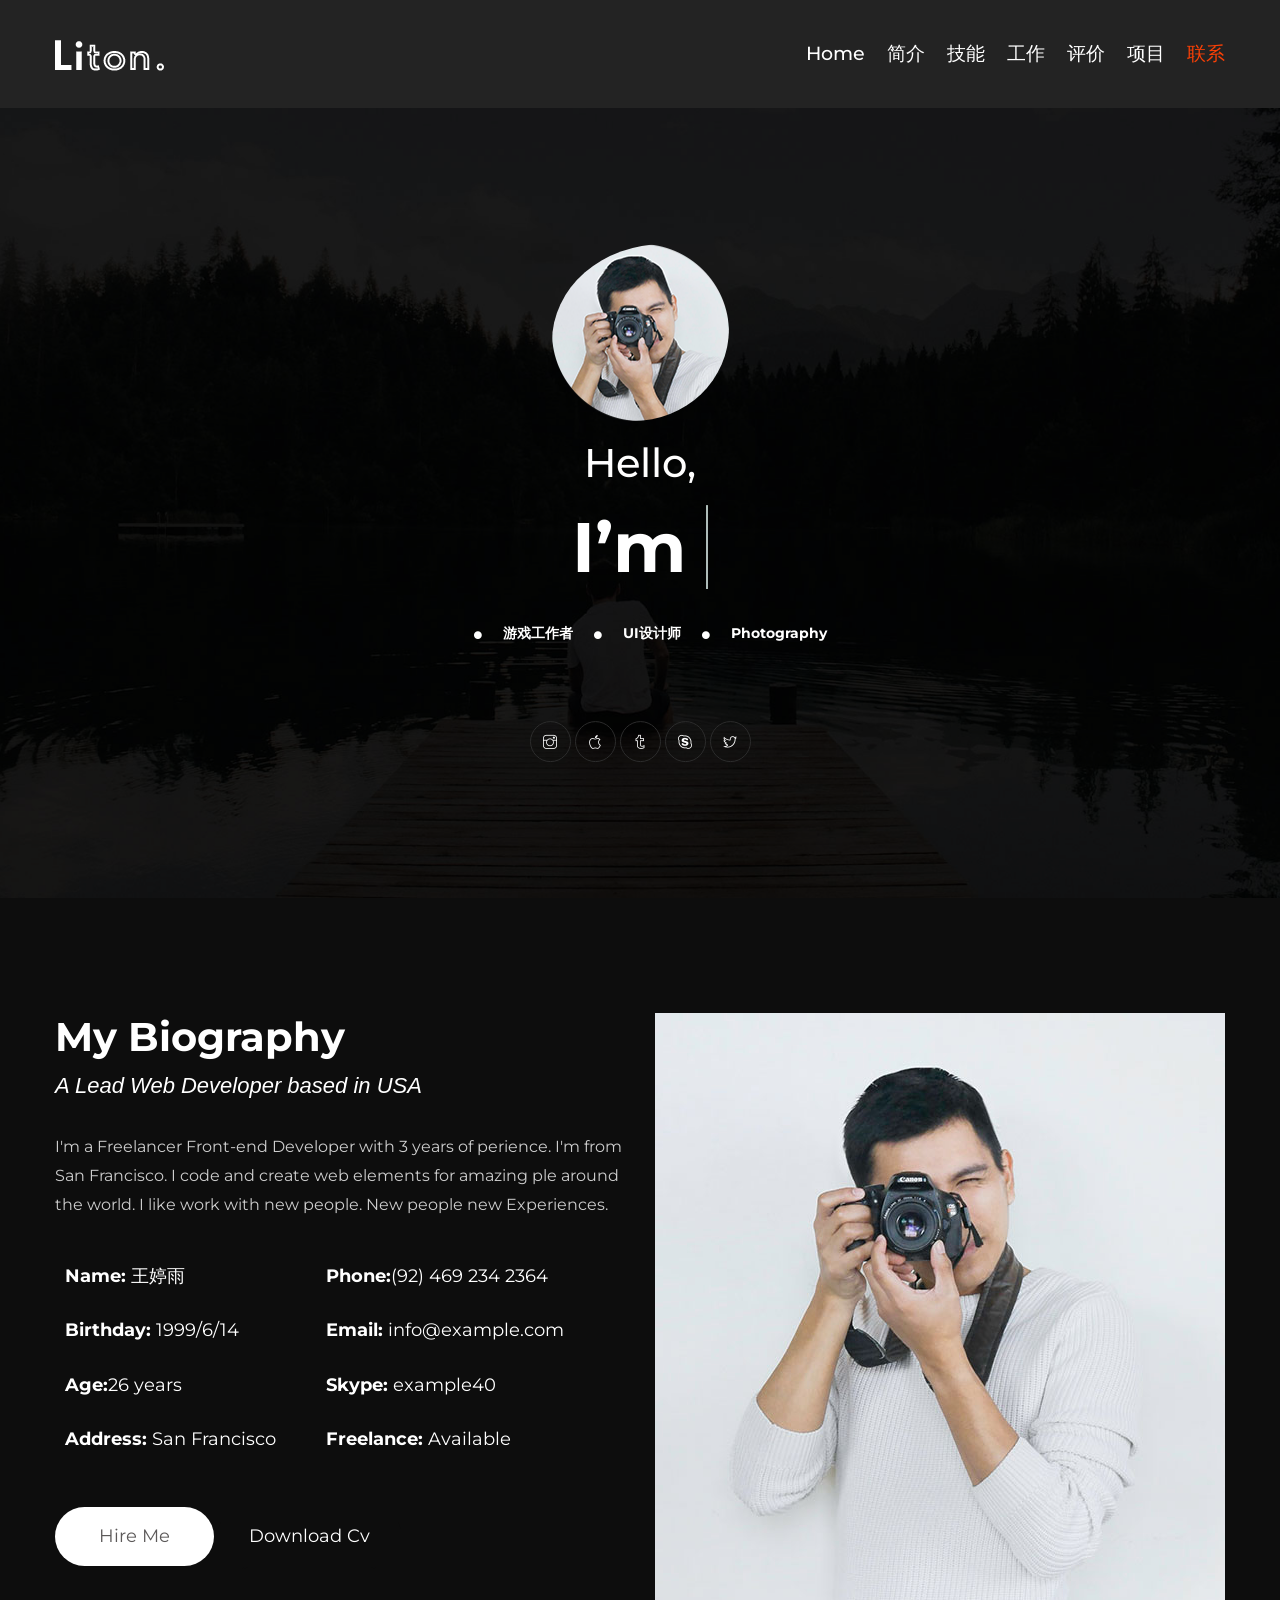
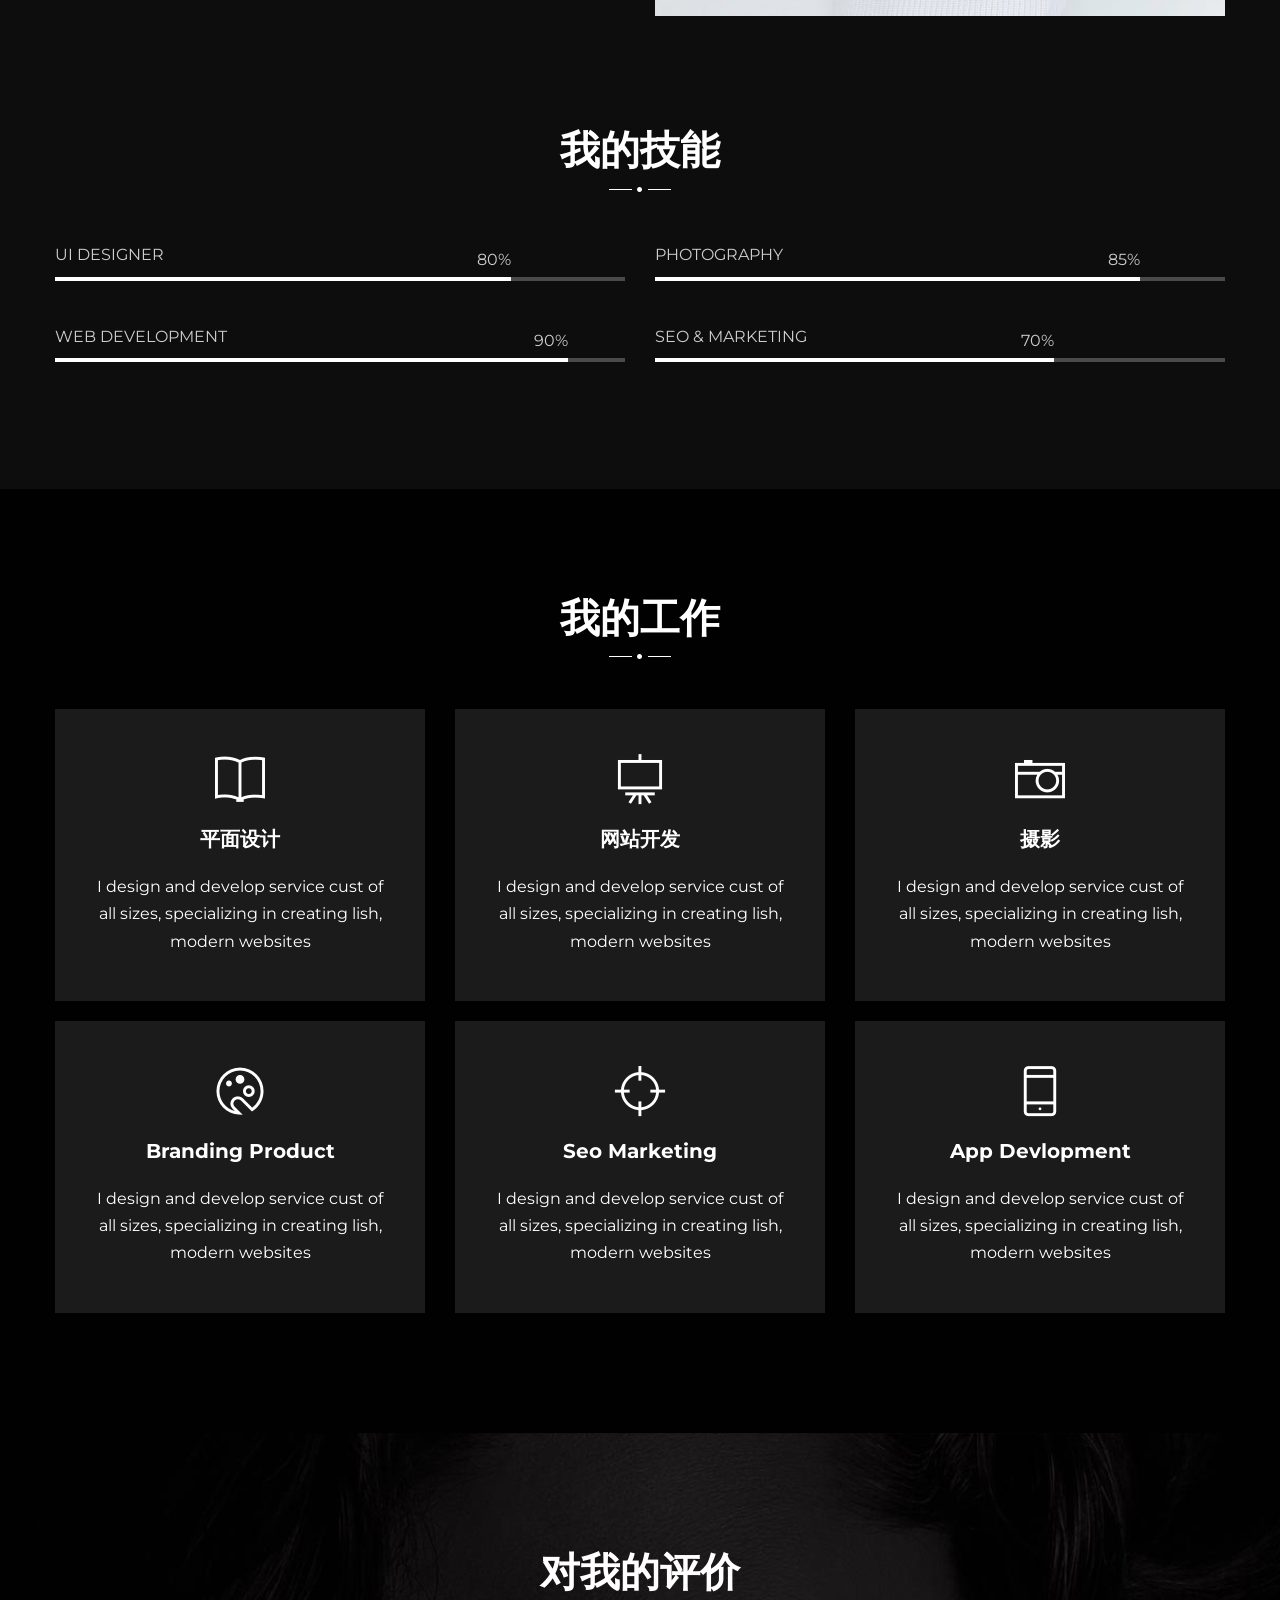
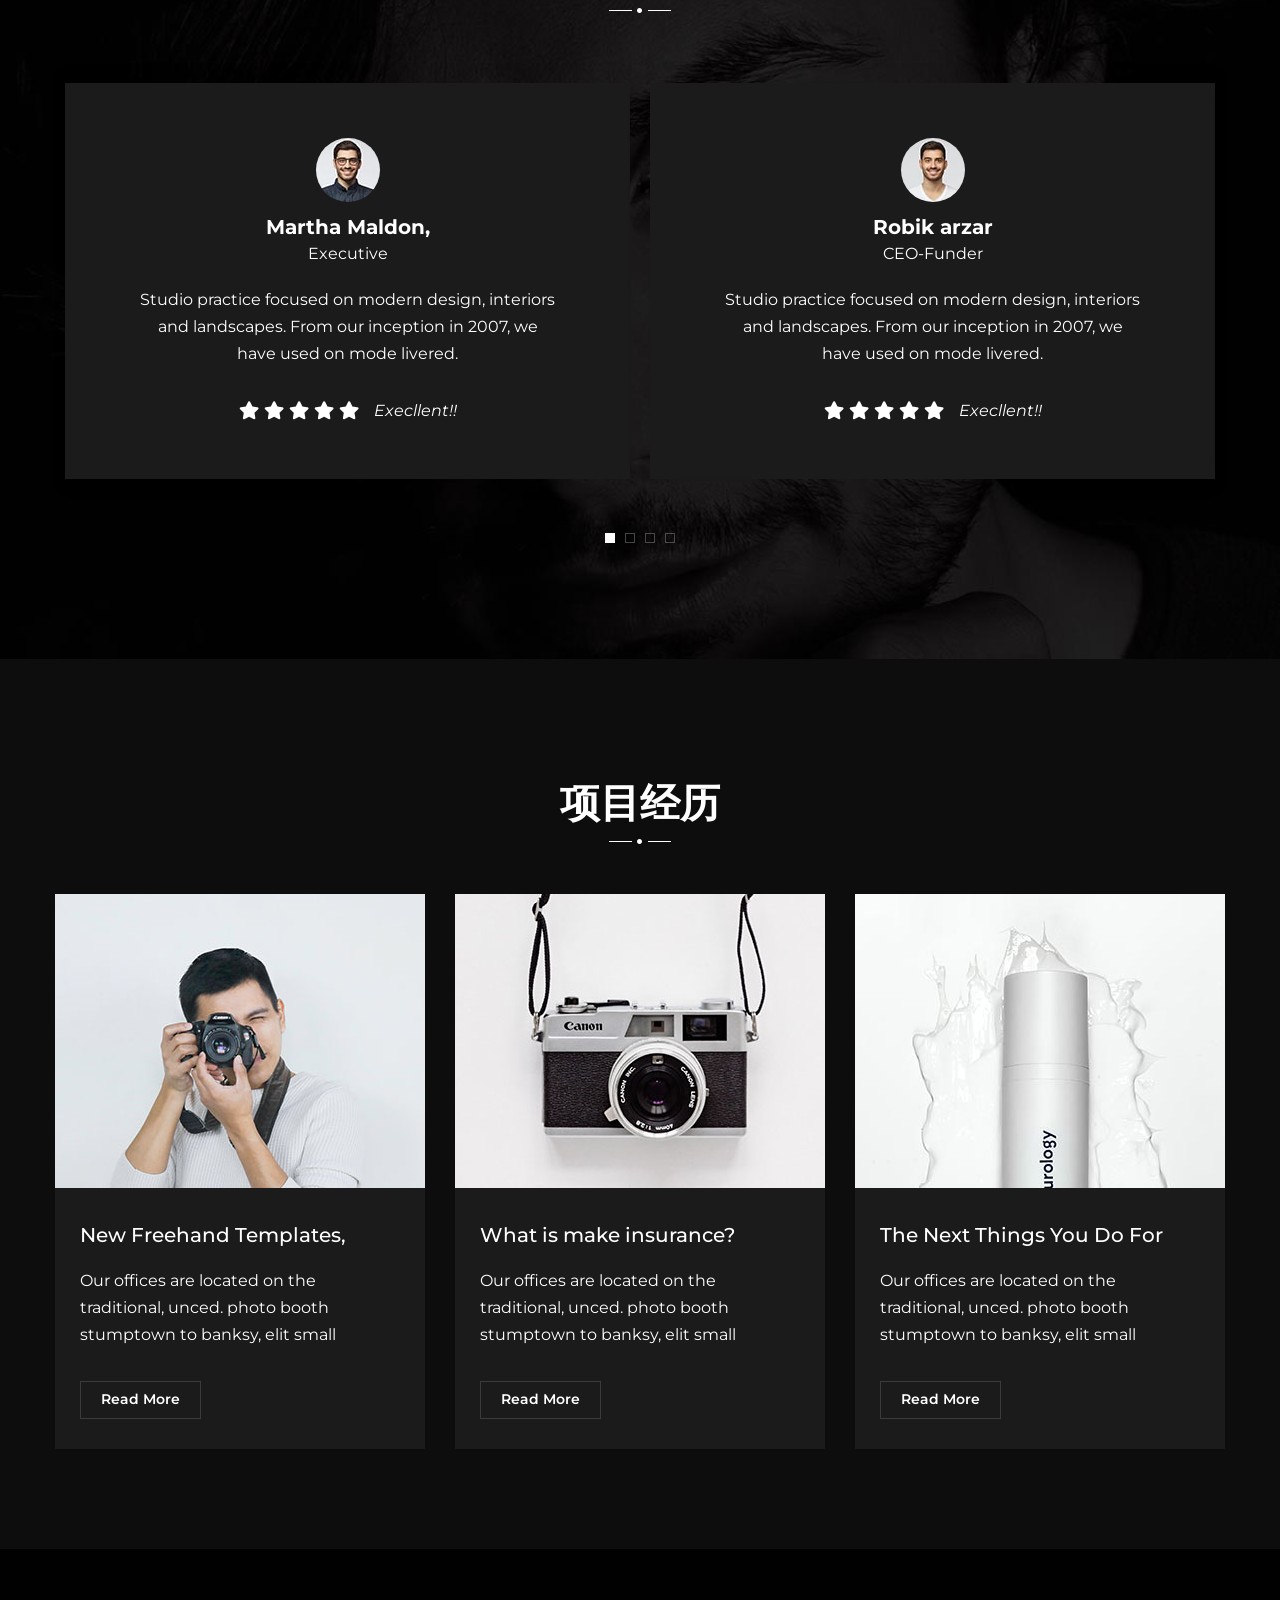
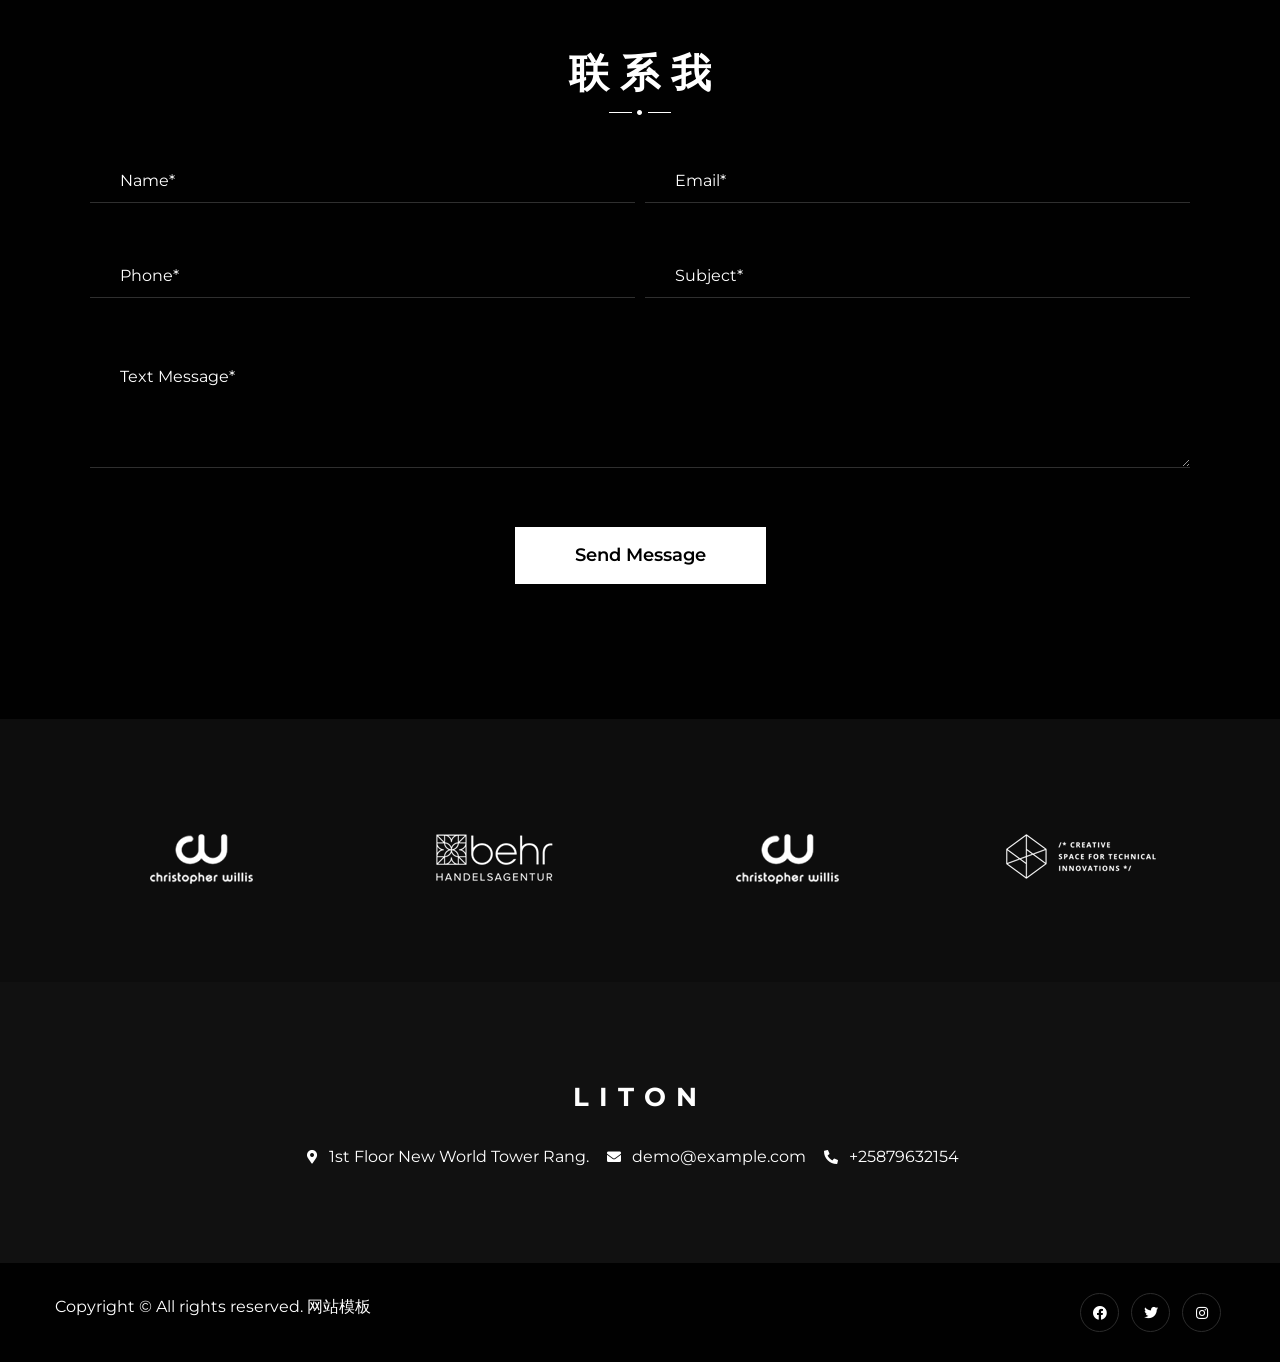
==== index.html @ f8c14c82 "init" ====
<!DOCTYPE HTML>
<html lang="zh-cn">
    <head>
		<meta charset="UTF-8">
		<meta http-equiv="x-ua-compatible" content="ie=edge">
		<title> Liton – Personal &amp; CV Responsive Website Template </title>
		<meta name="description" content="">
		<meta name="viewport" content="width=device-width, initial-scale=1">
		<!-- Favicon Icon -->
        <link rel="icon"  type="image/png" href="assets/images/favicon.png">		
        <link rel="stylesheet" type="text/css" href="assets/css/bootstrap.min.css"/>
        <link rel="stylesheet" type="text/css" href="venobox/venobox.css"/>
        <link rel="stylesheet" type="text/css" href="assets/css/plugin_theme_css.css"/>
		<link rel="stylesheet" type="text/css" href="style.css"/>
		<link rel="stylesheet" type="text/css" href="assets/css/responsive.css"/>
		<!-- modernizr js -->	
        <script src="assets/js/vendor/modernizr-2.8.3.min.js"></script>		
    </head>
<body>
<div class="em40_header_area_main">
	<!-- END HEADER TOP AREA -->
 	<div class="liton-main-menu one_page  witr_h_h10">
		<div class="liton_nav_area scroll_fixed postfix">
			<div class="container">
				<div class="row logo-left">				
					<div class="col-md-3 col-sm-3 col-xs-4">
						<div class="logo">
							<a class="main_sticky_main_l" href="index.html" title="liton">
								<img src="assets/images/logo.png" alt="liton">
							</a>
							<a class="main_sticky_l" href="index.html" title="liton">
								<img src="assets/images/logo.png" alt="liton">
							</a>
						</div>	
					</div>
					<!-- MAIN MENU -->
					<div class="col-md-9 col-sm-9 col-xs-8">
						<div class="tx_mmenu_together">
							<nav class="liton_menu">
								<ul class="sub-menu nav_scroll">
									<li><a href="index.html">Home</a>
										<!-- <ul class="sub-menu">
											<li><a href="index.html">Home One</a></li>
											<li><a href="home-two.html">Home Two</a></li>
											<li><a href="home-video.html">Home Video </a></li>
										</ul> -->
									</li>
									<li><a href="#about">简介</a></li>
									<li><a href="#id_skill">技能</a></li>
									<li><a href="#service">工作</a></li>
									<li><a href="#client">评价</a></li>
									<li><a href="#blog">项目</a></li>
									<li><a href="#contact">联系</a></li>
								</ul>
							</nav>
						</div>
					</div>
				</div>
			</div>
		</div>
	</div>
</div>
<!-- MOBILE MENU Logo AREA -->
<div class="mobile_logo_area hidden-md hidden-lg">
	<div class="container">
		<div class="row">
			<div class="col-sm-12">
				<div class="mobile_menu_logo text-center">
					<a href="index.html" title="logo">
						<img src="assets/images/logo2.png" alt="logo">
					</a>		
				</div>
			</div>
		</div>
	</div>
</div>
<!-- MOBILE MENU AREA -->
<div class="home-2 mbm hidden-md hidden-lg  header_area main-menu-area">
	<div class="menu_area mobile-menu">
		<nav class="liton_menu">						
			<ul class="sub-menu nav_scroll">
				<li class="menu-item-has-children"><a href="index.html">Home</a>
					<ul class="sub-menu">
						<li><a href="index.html">Home One</a></li>
						<li><a href="home-two.html">Home Two</a></li>
						<li><a href="home-video.html">Home Video </a></li>
					</ul>
				</li>
				<li><a href="#about">About</a></li>
				<li><a href="#service">Service</a></li>
				<li><a href="#portfolio">Portfolio</a></li>
				<li><a href="#client">Client</a></li>
				<li><a href="#blog">Blog</a></li>
				<li><a href="#contact">Contact</a></li>
			</ul>
		</nav>	
	</div>					
</div>
<!-- END MOBILE MENU AREA  -->
<!-- SLIDER New Banner AREA -->
<div class="animate_banner_main_area">
	<div class="container-fulied">
		<div class="row">
			<div class="col-lg-12">
				<div class="animate_banner_image_area">
					<div class="witr_banner_slider_active">
						<div class=" animate_image_height " style="background-image:url(assets/images/slider1.jpg);"></div>
					</div>	
					<!-- animate_banner_text -->					
					<div class="animate_banner_slider banner-content text-center">
						<div class="lt_content_inner">
							<div class="single_image_area">
								<div class="single_image single_line_option single_img_ani">
									<!-- image -->
									<img src="assets/images/slider.png" alt="image">
								</div>
							</div>
						</div>
						<h2 class="animate_title">Hello,</h2>	
						<div class="witr_animate_content ">							
							<h1 class="cd-headline clip is-full-width">	
							I’m	
								<span class="cd-words-wrapper witr_ani_text">
									<b class="is-hidden">王婷雨</b> 
									<b class="is-visible"> 网站设计师 </b>
									<b class="is-hidden"> UI设计师 </b> 
									<b class="is-hidden"> Photographyr</b>
									<b class="is-hidden"> 游戏工作者 </b>
								</span>		 	
							</h1>								
						</div>		
						<ul class="animate_list">
							<li class="animate_icon_list_iteam">
								<span class="animate_list_icon">
									<i class="fas fa-circle"></i>
								</span>
								<span class="animate_icon_list_text">游戏工作者</span>
							</li>
							<li class="animate_icon_list_iteam">
								<span class="animate_list_icon">
									<i class="fas fa-circle"></i>
								</span>
								<span class="animate_icon_list_text">UI设计师</span>
							</li>
							<li class="animate_icon_list_iteam">
								<span class="animate_list_icon">
									<i class="fas fa-circle"></i>
								</span>
								<span class="animate_icon_list_text">Photography</span>
							</li>
						</ul>
						<!-- footer socials -->
						<div class="witr_custom_icons">
							<!-- custom icon -->
							<a href="#"><i class="ti-instagram"></i></a>
							<!-- custom icon -->
							<a href="#"><i class="ti-apple"></i></a>
							<!-- custom icon -->
							<a href="#"><i class="ti-tumblr"></i></a>
							<!-- custom icon -->
							<a href="#"><i class="ti-skype"></i></a>
							<!-- custom icon -->
							<a href="#"><i class="ti-twitter"></i></a>
						</div>	
						
					</div>					
				</div>
			</div>
		</div>
	</div>
</div>
<!-- end slider area -->
<!-- about area -->
<div class="lt_about_area" id="about">
	<div class="container">
		<div class="row">
			<div class="col-lg-6 col-md-6">
				<div class="about_left_content_inner">
					<!-- title left -->
					<div class="witr_section_title">
						<div class="witr_section_title_inner text-left">
							<!-- title middle -->
							<h3>My Biography</h3>		
							<h1>A Lead Web Developer based in USA</h1>		
							<!-- content -->
							<p>I'm a Freelancer Front-end Developer with 3 years of perience. I'm from San Francisco. I code and create web elements for amazing ple around the world. I like work with new people. New people new Experiences.</p>		
						</div>
					</div>
					<div class="department_flex">
						<div class="departmentList all_list_color">
							<!-- list -->
							<ul>
								<li><a ><b>Name:</b> 王婷雨</a></li>
								<li><a ><b>Birthday:</b> 1999/6/14 </a></li>
								<li><a ><b>Age:</b>26 years</a></li>
								<li><a ><b>Address:</b>  
								 San Francisco</a></li>
							</ul>										
						</div>	
						<div class="departmentList all_list_color">
							<!-- list -->
							<ul>
								<li><a ><b>Phone:</b>(92) 469 234 2364</a></li>
								<li><a ><b>Email:</b> info@example.com</a></li>
								<li><a ><b>Skype:</b> example40</a></li>
								<li><a ><b>Freelance:</b> Available</a></li>
							</ul>										
						</div>	
						<!-- area -->
					</div>
					<div class="witr_button_area">
						<!-- btn default style -->
						<div class="witr_btn_style mr">
							<div class="witr_btn_sinner">	
								<a  class="witr_btn">Hire Me</a>
								<a href="#" class="witr_bbtn">Download Cv</a>
							</div>						
						</div>
					</div>
					
				</div>
			</div>
			<div class="col-lg-6 col-md-6">
				<div class="about_right_image">
					<img src="assets/images/about.jpg" alt="image" />
				</div>
			</div>
		</div>
	</div>
</div>
<!-- skill area -->
<div class="skill_area" id="id_skill">
	<div class="container">
		<div class="row">
			<div class="col-lg-12">
				<!-- title center -->
				<div class="witr_section_title">
					<div class="witr_section_title_inner text-center">
						<h3> 我的技能 </h3>		
						<!-- image -->
						<div class="witr_image_title">								
							<img src="assets/images/bar.png" alt="">																	
						</div>
					</div>
				</div>
			</div>
			<div class="col-lg-6 col-md-6">
				<div class="witr_single_progress all_color_bar">
					<div class="witr_title2">
						<span class="witr_label">Ui Designer </span>	
					</div>		
					<div class="progress witr_progress-style2">
						<div class="progress-bar wow fadeInLeft animated animated" data-wow-duration="1.5s" data-wow-delay="0.2s" style="width: 80%; visibility: visible; animation-duration: 1.5s; animation-delay: 0.2s; animation-name: fadeInLeft;">
							<span class="witr_percent">80%</span>					
						</div>
					</div>				
				</div>
				<div class="witr_single_progress all_color_bar">
					<div class="witr_title2">
						<span class="witr_label">Web Development </span>	
					</div>		
					<div class="progress witr_progress-style2">
						<div class="progress-bar wow fadeInLeft animated animated" data-wow-duration="1.5s" data-wow-delay="0.2s" style="width: 90%; visibility: visible; animation-duration: 1.5s; animation-delay: 0.2s; animation-name: fadeInLeft;">
							<span class="witr_percent">90%</span>					
						</div>
					</div>				
				</div>	
			</div>
			<div class="col-lg-6 col-md-6">
				<div class="witr_single_progress all_color_bar">
					<div class="witr_title2">
						<span class="witr_label">Photography </span>	
					</div>		
					<div class="progress witr_progress-style2">
						<div class="progress-bar wow fadeInLeft animated animated" data-wow-duration="1.5s" data-wow-delay="0.2s" style="width: 85%; visibility: visible; animation-duration: 1.5s; animation-delay: 0.2s; animation-name: fadeInLeft;">
							<span class="witr_percent">85%</span>					
						</div>
					</div>				
				</div>	
				<div class="witr_single_progress all_color_bar">
					<div class="witr_title2">
						<span class="witr_label">SEO &amp; Marketing </span>	
					</div>		
					<div class="progress witr_progress-style2">
						<div class="progress-bar wow fadeInLeft animated animated" data-wow-duration="1.5s" data-wow-delay="0.2s" style="width: 70%; visibility: visible; animation-duration: 1.5s; animation-delay: 0.2s; animation-name: fadeInLeft;">
							<span class="witr_percent">70%</span>					
						</div>
					</div>				
				</div>	
			</div>
		</div>
	</div>
</div>
<!-- lt service area -->
<div class="lt_service_area" id="service">
	<div class="container">
		<div class="row">
			<div class="col-lg-12">
				<!-- title center -->
				<div class="witr_section_title">
					<div class="witr_section_title_inner text-center">
					<h3> 我的工作 </h3>		
						<!-- image -->
						<div class="witr_image_title">								
							<img src="assets/images/bar.png" alt="">																	
						</div>
					</div>
				</div>
			</div>
			<!-- single service -->
			<div class="col-lg-4 col-md-6">
				<div class="service-item all_color_service width_height_link_0 text-center  ">
					<div class="text_box all_icon_color">
						<!-- icon -->
						<i class="ti-book"></i>
						<!-- title -->
						<h3>平面设计 </h3>
						<!-- content -->
						<p>I design and develop service cust of all sizes, specializing in creating lish, modern websites </p>		
					</div> 						
				</div> 
			</div>
			<!-- 02 single service -->
			<div class="col-lg-4 col-md-6">
				<div class="service-item all_color_service width_height_link_0 text-center  ">
					<div class="text_box all_icon_color">
						<!-- icon -->
						<i class="ti-blackboard"></i>
						<!-- title -->
						<h3>网站开发 </h3>
						<!-- content -->
						<p>I design and develop service cust of all sizes, specializing in creating lish, modern websites </p>		
					</div> 						
				</div> 
			</div>
			<!-- 03 single service -->
			<div class="col-lg-4 col-md-6">
				<div class="service-item all_color_service width_height_link_0 text-center  ">
					<div class="text_box all_icon_color">
						<!-- icon -->
						<i class="ti-camera"></i>
						<!-- title -->
						<h3>摄影 </h3>
						<!-- content -->
						<p>I design and develop service cust of all sizes, specializing in creating lish, modern websites </p>		
					</div> 						
				</div> 
			</div>
			<!-- 04 single service -->
			<div class="col-lg-4 col-md-6">
				<div class="service-item all_color_service width_height_link_0 text-center  ">
					<div class="text_box all_icon_color">
						<!-- icon -->
						<i class="ti-palette"></i>
						<!-- title -->
						<h3>Branding Product </h3>
						<!-- content -->
						<p>I design and develop service cust of all sizes, specializing in creating lish, modern websites </p>		
					</div> 						
				</div> 
			</div>
			<!-- 05 single service -->
			<div class="col-lg-4 col-md-6">
				<div class="service-item all_color_service width_height_link_0 text-center  ">
					<div class="text_box all_icon_color">
						<!-- icon -->
						<i class="ti-target"></i>
						<!-- title -->
						<h3>Seo Marketing </h3>
						<!-- content -->
						<p>I design and develop service cust of all sizes, specializing in creating lish, modern websites </p>		
					</div> 						
				</div> 
			</div>
			<!-- 06 single service -->
			<div class="col-lg-4 col-md-6">
				<div class="service-item all_color_service width_height_link_0 text-center  ">
					<div class="service_top_image"></div>
					<div class="text_box all_icon_color">
						<!-- icon -->
						<i class="ti-mobile"></i>
						<!-- title -->
						<h3>App Devlopment</h3>
						<!-- content -->
						<p>I design and develop service cust of all sizes, specializing in creating lish, modern websites </p>		
					</div> 						
				</div> 
			</div>
			
		</div>
	</div>
</div>

<!-- testimonial area -->
<div class="testimonial_area" id="client">
	<div class="container">
		<div class="row">
			<div class="col-lg-12">
				<!-- title center -->
				<div class="witr_section_title">
					<div class="witr_section_title_inner text-center">
						<!-- title middle -->
						<h3> 对我的评价 </h3>		
						<!-- image -->
						<div class="witr_image_title">								
							<img src="assets/images/bar.png" alt="">
						</div>
					</div>
				</div>
			</div>
			<div class="col-lg-12">
				<div class="testimonial_active tshover">	
					<!-- single testimonial -->
					<div class="witr_testi_itemt testi-width all_color_testimonial">	
						<div class="em_single_testimonial">
							<img src="assets/images/testi1.jpg" alt="image" />
							<div class="em_testi_title">
								<h2>Martha Maldon, <span>Executive</span></h2>
							</div>
							<div class="em_testi_logo">
								<div class="em_testilogo_inner">
								</div>
							</div>
							<div class="em_testi_content">
								<div class="em_testi_text">
									<!-- content -->	
									<p>Studio practice focused on modern design, interiors and landscapes. From our inception in 2007, we have used on mode livered.</p>
								</div>
							</div>
							<div class="test-part">
								<ul>
									<li>
										<div class="execllent_toggol">
											<div class="em_crating">
												<i class="fas fa-star active"></i>
												<i class="fas fa-star active"></i>
												<i class="fas fa-star active"></i>
												<i class="fas fa-star active"></i>
												<i class="fas fa-star active"></i>
											</div>
											<div class="execllent_star">
												<h3>Execllent!!</h3>
											</div>
										</div>
									</li>
								</ul>										
							</div>										
						</div>										
					</div>
					<!-- 02 single testimonial -->
					<div class="witr_testi_itemt testi-width all_color_testimonial">	
						<div class="em_single_testimonial">
							<img src="assets/images/testi2.jpg" alt="image" />
							<div class="em_testi_title">
								<h2>Robik arzar  <span>CEO-Funder</span></h2>
							</div>
							<div class="em_testi_logo">
								<div class="em_testilogo_inner">
								</div>
							</div>
							<div class="em_testi_content">
								<div class="em_testi_text">
									<!-- content -->	
									<p>Studio practice focused on modern design, interiors and landscapes. From our inception in 2007, we have used on mode livered.</p>
								</div>
							</div>
							<div class="test-part">
								<ul>
									<li>
										<div class="execllent_toggol">
											<div class="em_crating">
												<i class="fas fa-star active"></i>
												<i class="fas fa-star active"></i>
												<i class="fas fa-star active"></i>
												<i class="fas fa-star active"></i>
												<i class="fas fa-star active"></i>
											</div>
											<div class="execllent_star">
												<h3>Execllent!!</h3>
											</div>
										</div>
									</li>
								</ul>										
							</div>										
						</div>										
					</div>
					<!-- 03 single testimonial -->
					<div class="witr_testi_itemt testi-width all_color_testimonial">	
						<div class="em_single_testimonial">
							<img src="assets/images/testi1.jpg" alt="image" />
							<div class="em_testi_title">
								<h2>Martha Maldon, <span>Executive</span></h2>
							</div>
							<div class="em_testi_logo">
								<div class="em_testilogo_inner">
								</div>
							</div>
							<div class="em_testi_content">
								<div class="em_testi_text">
									<!-- content -->	
									<p>Studio practice focused on modern design, interiors and landscapes. From our inception in 2007, we have used on mode livered.</p>
								</div>
							</div>
							<div class="test-part">
								<ul>
									<li>
										<div class="execllent_toggol">
											<div class="em_crating">
												<i class="fas fa-star active"></i>
												<i class="fas fa-star active"></i>
												<i class="fas fa-star active"></i>
												<i class="fas fa-star active"></i>
												<i class="fas fa-star active"></i>
											</div>
											<div class="execllent_star">
												<h3>Execllent!!</h3>
											</div>
										</div>
									</li>
								</ul>										
							</div>										
						</div>										
					</div>
					<!-- 04 single testimonial -->
					<div class="witr_testi_itemt testi-width all_color_testimonial">	
						<div class="em_single_testimonial">
							<img src="assets/images/testi2.jpg" alt="image" />
							<div class="em_testi_title">
								<h2>Robik arzar <span>CEO-Funder</span></h2>
							</div>
							<div class="em_testi_logo">
								<div class="em_testilogo_inner">
								</div>
							</div>
							<div class="em_testi_content">
								<div class="em_testi_text">
									<!-- content -->	
									<p>Studio practice focused on modern design, interiors and landscapes. From our inception in 2007, we have used on mode livered.</p>
								</div>
							</div>
							<div class="test-part">
								<ul>
									<li>
										<div class="execllent_toggol">
											<div class="em_crating">
												<i class="fas fa-star active"></i>
												<i class="fas fa-star active"></i>
												<i class="fas fa-star active"></i>
												<i class="fas fa-star active"></i>
												<i class="fas fa-star active"></i>
											</div>
											<div class="execllent_star">
												<h3>Execllent!!</h3>
											</div>
										</div>
									</li>
								</ul>										
							</div>										
						</div>										
					</div>

				</div>
			</div>
		</div>
	</div>
</div>


<!-- blog area -->
<div class="blog_area" id="blog">
	<div class="container">
		<div class="row">
			<div class="col-lg-12">
				<!-- title center -->
				<div class="witr_section_title">
					<div class="witr_section_title_inner text-center">
						<!-- title middle -->
						<h3> 项目经历 </h3>		
						<div class="witr_image_title">								
							<img src="assets/images/bar.png" alt="image" />																
						</div>
					</div>
				</div>
			</div>
			<div class="col-lg-12">
				<div class="bgimgload">	
					<div class="row blog-messonary">
						<!-- single blog -->
						<div class="witr_nth_child col-lg-4  col-md-6 col-sm-8 grid-item   witr_all_mb_30">
							<div class="blog-part all_blog_color">
								<div class="blog_part_inner">
									<div class="witr_blog_imags">
										<!-- image -->
										<div class="blog-img">
											<a href="proj/proj1.html"> <img src="assets/images/prot2.jpg" alt="image" /> </a>
										</div>
									</div>
									<div class="wblog-content blog-content-2 all_blog_color">
										<!-- title -->
										<h5><a href="proj/proj1.html">New Freehand Templates,</a></h5>
										<!-- content -->
										<p>Our offices are located on the traditional, unced. photo booth stumptown to banksy, elit small</p>
										<a class="btn2" href="proj/proj1.html">Read More</a>
									</div>
								</div>
							</div>
						</div>
						<!-- 02 single blog -->
						<div class="witr_nth_child col-lg-4  col-md-6 col-sm-8 grid-item   witr_all_mb_30">
							<div class="blog-part all_blog_color">
								<div class="blog_part_inner">
									<div class="witr_blog_imags">
										<!-- image -->
										<div class="blog-img">
											<a href="proj/proj1.html"> <img src="assets/images/prot6.jpg" alt="image" /> </a>
										</div>
									</div>
									<div class="wblog-content blog-content-2 all_blog_color">
										<!-- title -->
										<h5><a href="proj/proj1.html">What is make insurance?</a></h5>
										<!-- content -->
										<p>Our offices are located on the traditional, unced. photo booth stumptown to banksy, elit small</p>
										<a class="btn2" href="proj/proj1.html">Read More</a>
									</div>
								</div>
							</div>
						</div>
						<!-- 03 single blog -->
						<div class="witr_nth_child col-lg-4  col-md-6 col-sm-8 grid-item   witr_all_mb_30">
							<div class="blog-part all_blog_color">
								<div class="blog_part_inner">
									<div class="witr_blog_imags">
										<!-- image -->
										<div class="blog-img">
											<a href="proj/proj1.html"> <img src="assets/images/prot3.jpg" alt="image" /> </a>
										</div>
									</div>
									<div class="wblog-content blog-content-2 all_blog_color">
										<!-- title -->
										<h5><a href="proj/proj1.html">The Next Things You Do For</a></h5>
										<!-- content -->
										<p>Our offices are located on the traditional, unced. photo booth stumptown to banksy, elit small</p>
										<a class="btn2" href="proj/proj1.html">Read More</a>
									</div>
								</div>
							</div>
						</div>
						
					</div>
                </div>
			</div>
		</div>
	</div>
</div>
<!-- contact area -->
<div class="contact_area" id="contact">
	<div class="container">
		<div class="row">
			<div class="col-lg-12">
				<!-- title center -->
				<div class="witr_section_title">
					<div class="witr_section_title_inner text-center">
						<h3> 联   系   我 </h3>		
						<div class="witr_image_title">								
							<img src="assets/images/bar.png" alt="image">
						</div>
					</div>
				</div>
			</div>
			<div class="col-lg-12">
				<div class="apartment_area">					
					<div class="witr_apartment_form">
						<div class="wpcf7" >
							<form action="mail.php" method="post" id="contact-form">
								<div class="form-row">
									<div class="form-group col-md-6">
										<input type="text" name="name" placeholder="Name*">
									</div>
									<div class="form-group col-md-6">
										<input type="email" name="email" placeholder="Email*">
									</div>
								</div>
								<div class="form-row">
									<div class="form-group col-md-6">
										<input type="number" name="number" placeholder="Phone*">
									</div>
									<div class="form-group col-md-6">
										<input type="text" name="subject" placeholder="Subject*">
									</div>
								</div>
								<div class="form-group text-center">
									<textarea name="comment" placeholder="Text Message*"></textarea>
									<button type="submit" name="ok" class="btn">Send Message</button>
								</div>
								
								<div class="col-lg-12 text-center">
									<p class="form-messege"></p>
								</div>
							</form>
						</div>						
					</div>	
				</div>	
			</div>
		</div>
	</div>
</div>
<!-- brand area -->
<div class="brand_area">
	<div class="container">
		<div class="row">
			<div class="col-lg-12">
				<div class="carousel_imagess_area">
					<div class="brand_active">
						<!-- single brand -->
						<div class="col-lg-12">
							<div class="slide_items false witr_grayscaleh">
								<!-- image -->
								<img src="assets/images/b1.png" alt="image" />
							</div>
						</div>
						<!-- 02 single brand -->
						<div class="col-lg-12">
							<div class="slide_items false witr_grayscaleh">
								<!-- image -->
								<img src="assets/images/b2.png" alt="image" />
							</div>
						</div>
						<!-- 03 single brand -->
						<div class="col-lg-12">
							<div class="slide_items false witr_grayscaleh">
								<!-- image -->
								<img src="assets/images/b3.png" alt="image" />
							</div>
						</div>
						<!-- 04 single brand -->
						<div class="col-lg-12">
							<div class="slide_items false witr_grayscaleh">
								<!-- image -->
								<img src="assets/images/b4.png" alt="image" />
							</div>
						</div>
						<!-- 05 single brand -->
						<div class="col-lg-12">
							<div class="slide_items false witr_grayscaleh">
								<!-- image -->
								<img src="assets/images/b5.png" alt="image" />
							</div>
						</div>
						<!-- 06 single brand -->
						<div class="col-lg-12">
							<div class="slide_items false witr_grayscaleh">
								<!-- image -->
								<img src="assets/images/b2.png" alt="image" />
							</div>
						</div>
						
					</div>						
				</div> 
			</div>
		</div>
	</div>
</div>
<!-- top address area -->
<div class="top-address-area">
	<div class="container">
		<div class="row">
			<div class="col-md-12">
				<div class="footer-top-address">
					<!-- SOCIAL TEXT LOGO -->
					<h2 class="text-center">													
						liton														
					</h2>
				</div>
				<div class="top_address_content">
					<span><i class="fas fa-map-marker-alt"></i>1st Floor New World Tower Rang.</span>
					<a href="mailto:demo@example.com"><i class="fas fa-envelope"></i>demo@example.com</a>
					<a href="tel:+25879632154"><i class="fas fa-phone-alt"></i>+25879632154</a>
				</div>
			</div>
		</div>
	</div>
</div>
<!-- footer bottom area -->
<div class="footer-bottom">
	<div class="container">
		<div class="row">
			<!-- FOOTER COPYRIGHT STYLE 1 -->		
			<div class="col-lg-6 col-md-6  col-sm-12">
				<div class="copy-right-text">
					<!-- FOOTER COPYRIGHT TEXT -->
					<p>
						Copyright &copy; All rights reserved. <a target="_blank" href="https://www.mobanwang.com/" title="网站模板" class="text-white">网站模板</a>
					</p>
				</div>
			</div>
			<div class="col-lg-6 col-md-6  col-sm-12">				
				<div class="footer-menu">
					<!-- FOOTER COPYRIGHT SOCIAL MENU -->
					<ul class="text-right">
						<li><a class="facebook-f social-icon" href="#" title="Facebook-f"><i class="fab fa-facebook-f"></i></a></li>
						<li><a class="twitter social-icon" href="#" title="Twitter"><i class="fab fa-twitter"></i></a></li>
						<li><a class="instagram social-icon" href="#" title="Instagram"><i class="fab fa-instagram"></i></a></li>
					</ul>				
				</div>
			</div>
		</div>
	</div>
</div>

	<!-- Include All JS -->
	<script src="assets/js/vendor/jquery-3.5.1.min.js"></script>
	<script src="assets/js/bootstrap.min.js"></script>
	<script src="assets/js/isotope.pkgd.min.js"></script>
	<script src="assets/js/slick.min.js"></script>
	<script src="assets/js/imagesloaded.pkgd.min.js"></script>
	<script src="venobox/venobox.min.js"></script>
	<script src="assets/js/jquery.appear.js"></script>
	<script src="assets/js/theme-pluginjs.js"></script>
	<script src="assets/js/jquery.meanmenu.js"></script>
	<script src="assets/js/ajax-mail.js"></script>		
	<script src="assets/js/theme.js"></script>
	
</body>
</html>
---- assets/css/plugin_theme_css.css ----
@charset "UTF-8";/*!
 * animate.css -http://daneden.me/animate
 * Version - 3.5.2
 * Licensed under the MIT license - http://opensource.org/licenses/MIT
 *
 * Copyright (c) 2018 Daniel Eden
 */.animated{animation-duration:1s;animation-fill-mode:both}.animated.infinite{animation-iteration-count:infinite}.animated.hinge{animation-duration:2s}.animated.bounceIn,.animated.bounceOut,.animated.flipOutX,.animated.flipOutY{animation-duration:.75s}@keyframes bounce{20%,53%,80%,from,to{animation-timing-function:cubic-bezier(.215,.61,.355,1);transform:translate3d(0,0,0)}40%,43%{animation-timing-function:cubic-bezier(.755,.050,.855,.060);transform:translate3d(0,-30px,0)}70%{animation-timing-function:cubic-bezier(.755,.050,.855,.060);transform:translate3d(0,-15px,0)}90%{transform:translate3d(0,-4px,0)}}.bounce{animation-name:bounce;transform-origin:center bottom}@keyframes flash{50%,from,to{opacity:1}25%,75%{opacity:0}}.flash{animation-name:flash}@keyframes pulse{from,to{transform:scale3d(1,1,1)}50%{transform:scale3d(1.05,1.05,1.05)}}.pulse{animation-name:pulse}@keyframes rubberBand{from,to{transform:scale3d(1,1,1)}30%{transform:scale3d(1.25,.75,1)}40%{transform:scale3d(.75,1.25,1)}50%{transform:scale3d(1.15,.85,1)}65%{transform:scale3d(.95,1.05,1)}75%{transform:scale3d(1.05,.95,1)}}.rubberBand{animation-name:rubberBand}@keyframes shake{from,to{transform:translate3d(0,0,0)}10%,30%,50%,70%,90%{transform:translate3d(-10px,0,0)}20%,40%,60%,80%{transform:translate3d(10px,0,0)}}.shake{animation-name:shake}@keyframes headShake{0%{transform:translateX(0)}6.5%{transform:translateX(-6px) rotateY(-9deg)}18.5%{transform:translateX(5px) rotateY(7deg)}31.5%{transform:translateX(-3px) rotateY(-5deg)}43.5%{transform:translateX(2px) rotateY(3deg)}50%{transform:translateX(0)}}.headShake{animation-timing-function:ease-in-out;animation-name:headShake}@keyframes swing{20%{transform:rotate3d(0,0,1,15deg)}40%{transform:rotate3d(0,0,1,-10deg)}60%{transform:rotate3d(0,0,1,5deg)}80%{transform:rotate3d(0,0,1,-5deg)}to{transform:rotate3d(0,0,1,0deg)}}.swing{transform-origin:top center;animation-name:swing}@keyframes tada{from,to{transform:scale3d(1,1,1)}10%,20%{transform:scale3d(.9,.9,.9) rotate3d(0,0,1,-3deg)}30%,50%,70%,90%{transform:scale3d(1.1,1.1,1.1) rotate3d(0,0,1,3deg)}40%,60%,80%{transform:scale3d(1.1,1.1,1.1) rotate3d(0,0,1,-3deg)}}.tada{animation-name:tada}@keyframes wobble{from,to{transform:none}15%{transform:translate3d(-25%,0,0) rotate3d(0,0,1,-5deg)}30%{transform:translate3d(20%,0,0) rotate3d(0,0,1,3deg)}45%{transform:translate3d(-15%,0,0) rotate3d(0,0,1,-3deg)}60%{transform:translate3d(10%,0,0) rotate3d(0,0,1,2deg)}75%{transform:translate3d(-5%,0,0) rotate3d(0,0,1,-1deg)}}.wobble{animation-name:wobble}@keyframes jello{11.1%,from,to{transform:none}22.2%{transform:skewX(-12.5deg) skewY(-12.5deg)}33.3%{transform:skewX(6.25deg) skewY(6.25deg)}44.4%{transform:skewX(-3.125deg) skewY(-3.125deg)}55.5%{transform:skewX(1.5625deg) skewY(1.5625deg)}66.6%{transform:skewX(-.78125deg) skewY(-.78125deg)}77.7%{transform:skewX(.390625deg) skewY(.390625deg)}88.8%{transform:skewX(-.1953125deg) skewY(-.1953125deg)}}.jello{animation-name:jello;transform-origin:center}@keyframes bounceIn{20%,40%,60%,80%,from,to{animation-timing-function:cubic-bezier(.215,.61,.355,1)}0%{opacity:0;transform:scale3d(.3,.3,.3)}20%{transform:scale3d(1.1,1.1,1.1)}40%{transform:scale3d(.9,.9,.9)}60%{opacity:1;transform:scale3d(1.03,1.03,1.03)}80%{transform:scale3d(.97,.97,.97)}to{opacity:1;transform:scale3d(1,1,1)}}.bounceIn{animation-name:bounceIn}@keyframes bounceInDown{60%,75%,90%,from,to{animation-timing-function:cubic-bezier(.215,.61,.355,1)}0%{opacity:0;transform:translate3d(0,-3000px,0)}60%{opacity:1;transform:translate3d(0,25px,0)}75%{transform:translate3d(0,-10px,0)}90%{transform:translate3d(0,5px,0)}to{transform:none}}.bounceInDown{animation-name:bounceInDown}@keyframes bounceInLeft{60%,75%,90%,from,to{animation-timing-function:cubic-bezier(.215,.61,.355,1)}0%{opacity:0;transform:translate3d(-3000px,0,0)}60%{opacity:1;transform:translate3d(25px,0,0)}75%{transform:translate3d(-10px,0,0)}90%{transform:translate3d(5px,0,0)}to{transform:none}}.bounceInLeft{animation-name:bounceInLeft}@keyframes bounceInRight{60%,75%,90%,from,to{animation-timing-function:cubic-bezier(.215,.61,.355,1)}from{opacity:0;transform:translate3d(3000px,0,0)}60%{opacity:1;transform:translate3d(-25px,0,0)}75%{transform:translate3d(10px,0,0)}90%{transform:translate3d(-5px,0,0)}to{transform:none}}.bounceInRight{animation-name:bounceInRight}@keyframes bounceInUp{60%,75%,90%,from,to{animation-timing-function:cubic-bezier(.215,.61,.355,1)}from{opacity:0;transform:translate3d(0,3000px,0)}60%{opacity:1;transform:translate3d(0,-20px,0)}75%{transform:translate3d(0,10px,0)}90%{transform:translate3d(0,-5px,0)}to{transform:translate3d(0,0,0)}}.bounceInUp{animation-name:bounceInUp}@keyframes bounceOut{20%{transform:scale3d(.9,.9,.9)}50%,55%{opacity:1;transform:scale3d(1.1,1.1,1.1)}to{opacity:0;transform:scale3d(.3,.3,.3)}}.bounceOut{animation-name:bounceOut}@keyframes bounceOutDown{20%{transform:translate3d(0,10px,0)}40%,45%{opacity:1;transform:translate3d(0,-20px,0)}to{opacity:0;transform:translate3d(0,2000px,0)}}.bounceOutDown{animation-name:bounceOutDown}@keyframes bounceOutLeft{20%{opacity:1;transform:translate3d(20px,0,0)}to{opacity:0;transform:translate3d(-2000px,0,0)}}.bounceOutLeft{animation-name:bounceOutLeft}@keyframes bounceOutRight{20%{opacity:1;transform:translate3d(-20px,0,0)}to{opacity:0;transform:translate3d(2000px,0,0)}}.bounceOutRight{animation-name:bounceOutRight}@keyframes bounceOutUp{20%{transform:translate3d(0,-10px,0)}40%,45%{opacity:1;transform:translate3d(0,20px,0)}to{opacity:0;transform:translate3d(0,-2000px,0)}}.bounceOutUp{animation-name:bounceOutUp}@keyframes fadeIn{from{opacity:0}to{opacity:1}}.fadeIn{animation-name:fadeIn}@keyframes fadeInDown{from{opacity:0;transform:translate3d(0,-100%,0)}to{opacity:1;transform:none}}.fadeInDown{animation-name:fadeInDown}@keyframes fadeInDownBig{from{opacity:0;transform:translate3d(0,-2000px,0)}to{opacity:1;transform:none}}.fadeInDownBig{animation-name:fadeInDownBig}@keyframes fadeInLeft{from{opacity:0;transform:translate3d(-100%,0,0)}to{opacity:1;transform:none}}.fadeInLeft{animation-name:fadeInLeft}@keyframes fadeInLeftBig{from{opacity:0;transform:translate3d(-2000px,0,0)}to{opacity:1;transform:none}}.fadeInLeftBig{animation-name:fadeInLeftBig}@keyframes fadeInRight{from{opacity:0;transform:translate3d(100%,0,0)}to{opacity:1;transform:none}}.fadeInRight{animation-name:fadeInRight}@keyframes fadeInRightBig{from{opacity:0;transform:translate3d(2000px,0,0)}to{opacity:1;transform:none}}.fadeInRightBig{animation-name:fadeInRightBig}@keyframes fadeInUp{from{opacity:0;transform:translate3d(0,100%,0)}to{opacity:1;transform:none}}.fadeInUp{animation-name:fadeInUp}@keyframes fadeInUpBig{from{opacity:0;transform:translate3d(0,2000px,0)}to{opacity:1;transform:none}}.fadeInUpBig{animation-name:fadeInUpBig}@keyframes fadeOut{from{opacity:1}to{opacity:0}}.fadeOut{animation-name:fadeOut}@keyframes fadeOutDown{from{opacity:1}to{opacity:0;transform:translate3d(0,100%,0)}}.fadeOutDown{animation-name:fadeOutDown}@keyframes fadeOutDownBig{from{opacity:1}to{opacity:0;transform:translate3d(0,2000px,0)}}.fadeOutDownBig{animation-name:fadeOutDownBig}@keyframes fadeOutLeft{from{opacity:1}to{opacity:0;transform:translate3d(-100%,0,0)}}.fadeOutLeft{animation-name:fadeOutLeft}@keyframes fadeOutLeftBig{from{opacity:1}to{opacity:0;transform:translate3d(-2000px,0,0)}}.fadeOutLeftBig{animation-name:fadeOutLeftBig}@keyframes fadeOutRight{from{opacity:1}to{opacity:0;transform:translate3d(100%,0,0)}}.fadeOutRight{animation-name:fadeOutRight}@keyframes fadeOutRightBig{from{opacity:1}to{opacity:0;transform:translate3d(2000px,0,0)}}.fadeOutRightBig{animation-name:fadeOutRightBig}@keyframes fadeOutUp{from{opacity:1}to{opacity:0;transform:translate3d(0,-100%,0)}}.fadeOutUp{animation-name:fadeOutUp}@keyframes fadeOutUpBig{from{opacity:1}to{opacity:0;transform:translate3d(0,-2000px,0)}}.fadeOutUpBig{animation-name:fadeOutUpBig}@keyframes flip{from{transform:perspective(400px) rotate3d(0,1,0,-360deg);animation-timing-function:ease-out}40%{transform:perspective(400px) translate3d(0,0,150px) rotate3d(0,1,0,-190deg);animation-timing-function:ease-out}50%{transform:perspective(400px) translate3d(0,0,150px) rotate3d(0,1,0,-170deg);animation-timing-function:ease-in}80%{transform:perspective(400px) scale3d(.95,.95,.95);animation-timing-function:ease-in}to{transform:perspective(400px);animation-timing-function:ease-in}}.animated.flip{-webkit-backface-visibility:visible;backface-visibility:visible;animation-name:flip}@keyframes flipInX{from{transform:perspective(400px) rotate3d(1,0,0,90deg);animation-timing-function:ease-in;opacity:0}40%{transform:perspective(400px) rotate3d(1,0,0,-20deg);animation-timing-function:ease-in}60%{transform:perspective(400px) rotate3d(1,0,0,10deg);opacity:1}80%{transform:perspective(400px) rotate3d(1,0,0,-5deg)}to{transform:perspective(400px)}}.flipInX{-webkit-backface-visibility:visible!important;backface-visibility:visible!important;animation-name:flipInX}.flipInY,.flipOutX{-webkit-backface-visibility:visible!important}@keyframes flipInY{from{transform:perspective(400px) rotate3d(0,1,0,90deg);animation-timing-function:ease-in;opacity:0}40%{transform:perspective(400px) rotate3d(0,1,0,-20deg);animation-timing-function:ease-in}60%{transform:perspective(400px) rotate3d(0,1,0,10deg);opacity:1}80%{transform:perspective(400px) rotate3d(0,1,0,-5deg)}to{transform:perspective(400px)}}.flipInY{backface-visibility:visible!important;animation-name:flipInY}@keyframes flipOutX{from{transform:perspective(400px)}30%{transform:perspective(400px) rotate3d(1,0,0,-20deg);opacity:1}to{transform:perspective(400px) rotate3d(1,0,0,90deg);opacity:0}}.flipOutX{animation-name:flipOutX;backface-visibility:visible!important}@keyframes flipOutY{from{transform:perspective(400px)}30%{transform:perspective(400px) rotate3d(0,1,0,-15deg);opacity:1}to{transform:perspective(400px) rotate3d(0,1,0,90deg);opacity:0}}.flipOutY{-webkit-backface-visibility:visible!important;backface-visibility:visible!important;animation-name:flipOutY}@keyframes lightSpeedIn{from{transform:translate3d(100%,0,0) skewX(-30deg);opacity:0}60%{transform:skewX(20deg);opacity:1}80%{transform:skewX(-5deg);opacity:1}to{transform:none;opacity:1}}.lightSpeedIn{animation-name:lightSpeedIn;animation-timing-function:ease-out}@keyframes lightSpeedOut{from{opacity:1}to{transform:translate3d(100%,0,0) skewX(30deg);opacity:0}}.lightSpeedOut{animation-name:lightSpeedOut;animation-timing-function:ease-in}@keyframes rotateIn{from{transform-origin:center;transform:rotate3d(0,0,1,-200deg);opacity:0}to{transform-origin:center;transform:none;opacity:1}}.rotateIn{animation-name:rotateIn}@keyframes rotateInDownLeft{from{transform-origin:left bottom;transform:rotate3d(0,0,1,-45deg);opacity:0}to{transform-origin:left bottom;transform:none;opacity:1}}.rotateInDownLeft{animation-name:rotateInDownLeft}@keyframes rotateInDownRight{from{transform-origin:right bottom;transform:rotate3d(0,0,1,45deg);opacity:0}to{transform-origin:right bottom;transform:none;opacity:1}}.rotateInDownRight{animation-name:rotateInDownRight}@keyframes rotateInUpLeft{from{transform-origin:left bottom;transform:rotate3d(0,0,1,45deg);opacity:0}to{transform-origin:left bottom;transform:none;opacity:1}}.rotateInUpLeft{animation-name:rotateInUpLeft}@keyframes rotateInUpRight{from{transform-origin:right bottom;transform:rotate3d(0,0,1,-90deg);opacity:0}to{transform-origin:right bottom;transform:none;opacity:1}}.rotateInUpRight{animation-name:rotateInUpRight}@keyframes rotateOut{from{transform-origin:center;opacity:1}to{transform-origin:center;transform:rotate3d(0,0,1,200deg);opacity:0}}.rotateOut{animation-name:rotateOut}@keyframes rotateOutDownLeft{from{transform-origin:left bottom;opacity:1}to{transform-origin:left bottom;transform:rotate3d(0,0,1,45deg);opacity:0}}.rotateOutDownLeft{animation-name:rotateOutDownLeft}@keyframes rotateOutDownRight{from{transform-origin:right bottom;opacity:1}to{transform-origin:right bottom;transform:rotate3d(0,0,1,-45deg);opacity:0}}.rotateOutDownRight{animation-name:rotateOutDownRight}@keyframes rotateOutUpLeft{from{transform-origin:left bottom;opacity:1}to{transform-origin:left bottom;transform:rotate3d(0,0,1,-45deg);opacity:0}}.rotateOutUpLeft{animation-name:rotateOutUpLeft}@keyframes rotateOutUpRight{from{transform-origin:right bottom;opacity:1}to{transform-origin:right bottom;transform:rotate3d(0,0,1,90deg);opacity:0}}.rotateOutUpRight{animation-name:rotateOutUpRight}@keyframes hinge{0%{transform-origin:top left;animation-timing-function:ease-in-out}20%,60%{transform:rotate3d(0,0,1,80deg);transform-origin:top left;animation-timing-function:ease-in-out}40%,80%{transform:rotate3d(0,0,1,60deg);transform-origin:top left;animation-timing-function:ease-in-out;opacity:1}to{transform:translate3d(0,700px,0);opacity:0}}.hinge{animation-name:hinge}@keyframes jackInTheBox{from{opacity:0;transform:scale(.1) rotate(30deg);transform-origin:center bottom}50%{transform:rotate(-10deg)}70%{transform:rotate(3deg)}to{opacity:1;transform:scale(1)}}.jackInTheBox{animation-name:jackInTheBox}@keyframes rollIn{from{opacity:0;transform:translate3d(-100%,0,0) rotate3d(0,0,1,-120deg)}to{opacity:1;transform:none}}.rollIn{animation-name:rollIn}@keyframes rollOut{from{opacity:1}to{opacity:0;transform:translate3d(100%,0,0) rotate3d(0,0,1,120deg)}}.rollOut{animation-name:rollOut}@keyframes zoomIn{from{opacity:0;transform:scale3d(.3,.3,.3)}50%{opacity:1}}.zoomIn{animation-name:zoomIn}@keyframes zoomInDown{from{opacity:0;transform:scale3d(.1,.1,.1) translate3d(0,-1000px,0);animation-timing-function:cubic-bezier(.55,.055,.675,.19)}60%{opacity:1;transform:scale3d(.475,.475,.475) translate3d(0,60px,0);animation-timing-function:cubic-bezier(.175,.885,.32,1)}}.zoomInDown{animation-name:zoomInDown}@keyframes zoomInLeft{from{opacity:0;transform:scale3d(.1,.1,.1) translate3d(-1000px,0,0);animation-timing-function:cubic-bezier(.55,.055,.675,.19)}60%{opacity:1;transform:scale3d(.475,.475,.475) translate3d(10px,0,0);animation-timing-function:cubic-bezier(.175,.885,.32,1)}}.zoomInLeft{animation-name:zoomInLeft}@keyframes zoomInRight{from{opacity:0;transform:scale3d(.1,.1,.1) translate3d(1000px,0,0);animation-timing-function:cubic-bezier(.55,.055,.675,.19)}60%{opacity:1;transform:scale3d(.475,.475,.475) translate3d(-10px,0,0);animation-timing-function:cubic-bezier(.175,.885,.32,1)}}.zoomInRight{animation-name:zoomInRight}@keyframes zoomInUp{from{opacity:0;transform:scale3d(.1,.1,.1) translate3d(0,1000px,0);animation-timing-function:cubic-bezier(.55,.055,.675,.19)}60%{opacity:1;transform:scale3d(.475,.475,.475) translate3d(0,-60px,0);animation-timing-function:cubic-bezier(.175,.885,.32,1)}}.zoomInUp{animation-name:zoomInUp}@keyframes zoomOut{from{opacity:1}50%{opacity:0;transform:scale3d(.3,.3,.3)}to{opacity:0}}.zoomOut{animation-name:zoomOut}@keyframes zoomOutDown{40%{opacity:1;transform:scale3d(.475,.475,.475) translate3d(0,-60px,0);animation-timing-function:cubic-bezier(.55,.055,.675,.19)}to{opacity:0;transform:scale3d(.1,.1,.1) translate3d(0,2000px,0);transform-origin:center bottom;animation-timing-function:cubic-bezier(.175,.885,.32,1)}}.zoomOutDown{animation-name:zoomOutDown}@keyframes zoomOutLeft{40%{opacity:1;transform:scale3d(.475,.475,.475) translate3d(42px,0,0)}to{opacity:0;transform:scale(.1) translate3d(-2000px,0,0);transform-origin:left center}}.zoomOutLeft{animation-name:zoomOutLeft}@keyframes zoomOutRight{40%{opacity:1;transform:scale3d(.475,.475,.475) translate3d(-42px,0,0)}to{opacity:0;transform:scale(.1) translate3d(2000px,0,0);transform-origin:right center}}.zoomOutRight{animation-name:zoomOutRight}@keyframes zoomOutUp{40%{opacity:1;transform:scale3d(.475,.475,.475) translate3d(0,60px,0);animation-timing-function:cubic-bezier(.55,.055,.675,.19)}to{opacity:0;transform:scale3d(.1,.1,.1) translate3d(0,-2000px,0);transform-origin:center bottom;animation-timing-function:cubic-bezier(.175,.885,.32,1)}}.zoomOutUp{animation-name:zoomOutUp}@keyframes slideInDown{from{transform:translate3d(0,-100%,0);visibility:visible}to{transform:translate3d(0,0,0)}}.slideInDown{animation-name:slideInDown}@keyframes slideInLeft{from{transform:translate3d(-100%,0,0);visibility:visible}to{transform:translate3d(0,0,0)}}.slideInLeft{animation-name:slideInLeft}@keyframes slideInRight{from{transform:translate3d(100%,0,0);visibility:visible}to{transform:translate3d(0,0,0)}}.slideInRight{animation-name:slideInRight}@keyframes slideInUp{from{transform:translate3d(0,100%,0);visibility:visible}to{transform:translate3d(0,0,0)}}.slideInUp{animation-name:slideInUp}@keyframes slideOutDown{from{transform:translate3d(0,0,0)}to{visibility:hidden;transform:translate3d(0,100%,0)}}.slideOutDown{animation-name:slideOutDown}@keyframes slideOutLeft{from{transform:translate3d(0,0,0)}to{visibility:hidden;transform:translate3d(-100%,0,0)}}.slideOutLeft{animation-name:slideOutLeft}@keyframes slideOutRight{from{transform:translate3d(0,0,0)}to{visibility:hidden;transform:translate3d(100%,0,0)}}.slideOutRight{animation-name:slideOutRight}@keyframes slideOutUp{from{transform:translate3d(0,0,0)}to{visibility:hidden;transform:translate3d(0,-100%,0)}}.slideOutUp{animation-name:slideOutUp}
 
 
 /*  animate headline */
 
 .cd-words-wrapper{display:inline-block;position:relative;text-align:left}.cd-words-wrapper b{display:inline-block;position:absolute;white-space:nowrap;left:0;top:0}.cd-words-wrapper b.is-visible{position:relative}.no-js .cd-words-wrapper b{opacity:0}.no-js .cd-words-wrapper b.is-visible{opacity:1}.cd-headline.rotate-1 .cd-words-wrapper{-webkit-perspective:300px;-moz-perspective:300px;perspective:300px}.cd-headline.rotate-1 b{opacity:0;-webkit-transform-origin:50% 100%;-moz-transform-origin:50% 100%;-ms-transform-origin:50% 100%;-o-transform-origin:50% 100%;transform-origin:50% 100%;-webkit-transform:rotateX(180deg);-moz-transform:rotateX(180deg);-ms-transform:rotateX(180deg);-o-transform:rotateX(180deg);transform:rotateX(180deg)}.cd-headline.rotate-1 b.is-visible{opacity:1;-webkit-transform:rotateX(0deg);-moz-transform:rotateX(0deg);-ms-transform:rotateX(0deg);-o-transform:rotateX(0deg);transform:rotateX(0deg);-webkit-animation:cd-rotate-1-in 1.2s;-moz-animation:cd-rotate-1-in 1.2s;animation:cd-rotate-1-in 1.2s}.cd-headline.rotate-1 b.is-hidden{-webkit-transform:rotateX(180deg);-moz-transform:rotateX(180deg);-ms-transform:rotateX(180deg);-o-transform:rotateX(180deg);transform:rotateX(180deg);-webkit-animation:cd-rotate-1-out 1.2s;-moz-animation:cd-rotate-1-out 1.2s;animation:cd-rotate-1-out 1.2s}@-webkit-keyframes cd-rotate-1-in{0%{-webkit-transform:rotateX(180deg);opacity:0}35%{-webkit-transform:rotateX(120deg);opacity:0}65%{opacity:0}100%{-webkit-transform:rotateX(360deg);opacity:1}}@-moz-keyframes cd-rotate-1-in{0%{-moz-transform:rotateX(180deg);opacity:0}35%{-moz-transform:rotateX(120deg);opacity:0}65%{opacity:0}100%{-moz-transform:rotateX(360deg);opacity:1}}@keyframes cd-rotate-1-in{0%{-webkit-transform:rotateX(180deg);-moz-transform:rotateX(180deg);-ms-transform:rotateX(180deg);-o-transform:rotateX(180deg);transform:rotateX(180deg);opacity:0}35%{-webkit-transform:rotateX(120deg);-moz-transform:rotateX(120deg);-ms-transform:rotateX(120deg);-o-transform:rotateX(120deg);transform:rotateX(120deg);opacity:0}65%{opacity:0}100%{-webkit-transform:rotateX(360deg);-moz-transform:rotateX(360deg);-ms-transform:rotateX(360deg);-o-transform:rotateX(360deg);transform:rotateX(360deg);opacity:1}}@-webkit-keyframes cd-rotate-1-out{0%{-webkit-transform:rotateX(0deg);opacity:1}35%{-webkit-transform:rotateX(-40deg);opacity:1}65%{opacity:0}100%{-webkit-transform:rotateX(180deg);opacity:0}}@-moz-keyframes cd-rotate-1-out{0%{-moz-transform:rotateX(0deg);opacity:1}35%{-moz-transform:rotateX(-40deg);opacity:1}65%{opacity:0}100%{-moz-transform:rotateX(180deg);opacity:0}}@keyframes cd-rotate-1-out{0%{-webkit-transform:rotateX(0deg);-moz-transform:rotateX(0deg);-ms-transform:rotateX(0deg);-o-transform:rotateX(0deg);transform:rotateX(0deg);opacity:1}35%{-webkit-transform:rotateX(-40deg);-moz-transform:rotateX(-40deg);-ms-transform:rotateX(-40deg);-o-transform:rotateX(-40deg);transform:rotateX(-40deg);opacity:1}65%{opacity:0}100%{-webkit-transform:rotateX(180deg);-moz-transform:rotateX(180deg);-ms-transform:rotateX(180deg);-o-transform:rotateX(180deg);transform:rotateX(180deg);opacity:0}}.cd-headline.type .cd-words-wrapper{vertical-align:top;overflow:hidden}.cd-headline.type .cd-words-wrapper::after{content:'';position:absolute;right:0;top:50%;bottom:auto;-webkit-transform:translateY(-50%);-moz-transform:translateY(-50%);-ms-transform:translateY(-50%);-o-transform:translateY(-50%);transform:translateY(-50%);height:90%;width:1px;background-color:#aebcb9}.cd-headline.type .cd-words-wrapper.waiting::after{-webkit-animation:cd-pulse 1s infinite;-moz-animation:cd-pulse 1s infinite;animation:cd-pulse 1s infinite}.cd-headline.type .cd-words-wrapper.selected{background-color:#aebcb9}.cd-headline.type .cd-words-wrapper.selected::after{visibility:hidden}.cd-headline.type .cd-words-wrapper.selected b{color:#0d0d0d}.cd-headline.type b{visibility:hidden}.cd-headline.type b.is-visible{visibility:visible}.cd-headline.type i{position:absolute;visibility:hidden}.cd-headline.type i.in{position:relative;visibility:visible}@-webkit-keyframes cd-pulse{0%{-webkit-transform:translateY(-50%) scale(1);opacity:1}40%{-webkit-transform:translateY(-50%) scale(0.9);opacity:0}100%{-webkit-transform:translateY(-50%) scale(0);opacity:0}}@-moz-keyframes cd-pulse{0%{-moz-transform:translateY(-50%) scale(1);opacity:1}40%{-moz-transform:translateY(-50%) scale(0.9);opacity:0}100%{-moz-transform:translateY(-50%) scale(0);opacity:0}}@keyframes cd-pulse{0%{-webkit-transform:translateY(-50%) scale(1);-moz-transform:translateY(-50%) scale(1);-ms-transform:translateY(-50%) scale(1);-o-transform:translateY(-50%) scale(1);transform:translateY(-50%) scale(1);opacity:1}40%{-webkit-transform:translateY(-50%) scale(0.9);-moz-transform:translateY(-50%) scale(0.9);-ms-transform:translateY(-50%) scale(0.9);-o-transform:translateY(-50%) scale(0.9);transform:translateY(-50%) scale(0.9);opacity:0}100%{-webkit-transform:translateY(-50%) scale(0);-moz-transform:translateY(-50%) scale(0);-ms-transform:translateY(-50%) scale(0);-o-transform:translateY(-50%) scale(0);transform:translateY(-50%) scale(0);opacity:0}}.cd-headline.rotate-2 .cd-words-wrapper{-webkit-perspective:300px;-moz-perspective:300px;perspective:300px}.cd-headline.rotate-2 i, .cd-headline.rotate-2 em{display:inline-block;-webkit-backface-visibility:hidden;backface-visibility:hidden}.cd-headline.rotate-2 b{opacity:0}.cd-headline.rotate-2 i{-webkit-transform-style:preserve-3d;-moz-transform-style:preserve-3d;-ms-transform-style:preserve-3d;-o-transform-style:preserve-3d;transform-style:preserve-3d;-webkit-transform:translateZ(-20px) rotateX(90deg);-moz-transform:translateZ(-20px) rotateX(90deg);-ms-transform:translateZ(-20px) rotateX(90deg);-o-transform:translateZ(-20px) rotateX(90deg);transform:translateZ(-20px) rotateX(90deg);opacity:0}.is-visible .cd-headline.rotate-2 i{opacity:1}.cd-headline.rotate-2 i.in{-webkit-animation:cd-rotate-2-in 0.4s forwards;-moz-animation:cd-rotate-2-in 0.4s forwards;animation:cd-rotate-2-in 0.4s forwards}.cd-headline.rotate-2 i.out{-webkit-animation:cd-rotate-2-out 0.4s forwards;-moz-animation:cd-rotate-2-out 0.4s forwards;animation:cd-rotate-2-out 0.4s forwards}.cd-headline.rotate-2 em{-webkit-transform:translateZ(20px);-moz-transform:translateZ(20px);-ms-transform:translateZ(20px);-o-transform:translateZ(20px);transform:translateZ(20px)}.no-csstransitions .cd-headline.rotate-2 i{-webkit-transform:rotateX(0deg);-moz-transform:rotateX(0deg);-ms-transform:rotateX(0deg);-o-transform:rotateX(0deg);transform:rotateX(0deg);opacity:0}.no-csstransitions .cd-headline.rotate-2 i em{-webkit-transform:scale(1);-moz-transform:scale(1);-ms-transform:scale(1);-o-transform:scale(1);transform:scale(1)}.no-csstransitions .cd-headline.rotate-2 .is-visible i{opacity:1}@-webkit-keyframes cd-rotate-2-in{0%{opacity:0;-webkit-transform:translateZ(-20px) rotateX(90deg)}60%{opacity:1;-webkit-transform:translateZ(-20px) rotateX(-10deg)}100%{opacity:1;-webkit-transform:translateZ(-20px) rotateX(0deg)}}@-moz-keyframes cd-rotate-2-in{0%{opacity:0;-moz-transform:translateZ(-20px) rotateX(90deg)}60%{opacity:1;-moz-transform:translateZ(-20px) rotateX(-10deg)}100%{opacity:1;-moz-transform:translateZ(-20px) rotateX(0deg)}}@keyframes cd-rotate-2-in{0%{opacity:0;-webkit-transform:translateZ(-20px) rotateX(90deg);-moz-transform:translateZ(-20px) rotateX(90deg);-ms-transform:translateZ(-20px) rotateX(90deg);-o-transform:translateZ(-20px) rotateX(90deg);transform:translateZ(-20px) rotateX(90deg)}60%{opacity:1;-webkit-transform:translateZ(-20px) rotateX(-10deg);-moz-transform:translateZ(-20px) rotateX(-10deg);-ms-transform:translateZ(-20px) rotateX(-10deg);-o-transform:translateZ(-20px) rotateX(-10deg);transform:translateZ(-20px) rotateX(-10deg)}100%{opacity:1;-webkit-transform:translateZ(-20px) rotateX(0deg);-moz-transform:translateZ(-20px) rotateX(0deg);-ms-transform:translateZ(-20px) rotateX(0deg);-o-transform:translateZ(-20px) rotateX(0deg);transform:translateZ(-20px) rotateX(0deg)}}@-webkit-keyframes cd-rotate-2-out{0%{opacity:1;-webkit-transform:translateZ(-20px) rotateX(0)}60%{opacity:0;-webkit-transform:translateZ(-20px) rotateX(-100deg)}100%{opacity:0;-webkit-transform:translateZ(-20px) rotateX(-90deg)}}@-moz-keyframes cd-rotate-2-out{0%{opacity:1;-moz-transform:translateZ(-20px) rotateX(0)}60%{opacity:0;-moz-transform:translateZ(-20px) rotateX(-100deg)}100%{opacity:0;-moz-transform:translateZ(-20px) rotateX(-90deg)}}@keyframes cd-rotate-2-out{0%{opacity:1;-webkit-transform:translateZ(-20px) rotateX(0);-moz-transform:translateZ(-20px) rotateX(0);-ms-transform:translateZ(-20px) rotateX(0);-o-transform:translateZ(-20px) rotateX(0);transform:translateZ(-20px) rotateX(0)}60%{opacity:0;-webkit-transform:translateZ(-20px) rotateX(-100deg);-moz-transform:translateZ(-20px) rotateX(-100deg);-ms-transform:translateZ(-20px) rotateX(-100deg);-o-transform:translateZ(-20px) rotateX(-100deg);transform:translateZ(-20px) rotateX(-100deg)}100%{opacity:0;-webkit-transform:translateZ(-20px) rotateX(-90deg);-moz-transform:translateZ(-20px) rotateX(-90deg);-ms-transform:translateZ(-20px) rotateX(-90deg);-o-transform:translateZ(-20px) rotateX(-90deg);transform:translateZ(-20px) rotateX(-90deg)}}.cd-headline.loading-bar span{display:inline-block;padding: .2em 0}.cd-headline.loading-bar .cd-words-wrapper{overflow:hidden;vertical-align:top}.cd-headline.loading-bar .cd-words-wrapper::after{content:'';position:absolute;left:0;bottom:0;height:3px;width:0;background:#0096a7;z-index:2;-webkit-transition:width 0.3s -0.1s;-moz-transition:width 0.3s -0.1s;transition:width 0.3s -0.1s}.cd-headline.loading-bar .cd-words-wrapper.is-loading::after{width:100%;-webkit-transition:width 3s;-moz-transition:width 3s;transition:width 3s}.cd-headline.loading-bar b{top: .2em;opacity:0;-webkit-transition:opacity 0.3s;-moz-transition:opacity 0.3s;transition:opacity 0.3s}.cd-headline.loading-bar b.is-visible{opacity:1;top:0}.cd-headline.slide span{display:inline-block;padding: .2em 0}.cd-headline.slide .cd-words-wrapper{overflow:hidden;vertical-align:top}.cd-headline.slide b{opacity:0;top: .2em}.cd-headline.slide b.is-visible{top:0;opacity:1;-webkit-animation:slide-in 0.6s;-moz-animation:slide-in 0.6s;animation:slide-in 0.6s}.cd-headline.slide b.is-hidden{-webkit-animation:slide-out 0.6s;-moz-animation:slide-out 0.6s;animation:slide-out 0.6s}@-webkit-keyframes slide-in{0%{opacity:0;-webkit-transform:translateY(-100%)}60%{opacity:1;-webkit-transform:translateY(20%)}100%{opacity:1;-webkit-transform:translateY(0)}}@-moz-keyframes slide-in{0%{opacity:0;-moz-transform:translateY(-100%)}60%{opacity:1;-moz-transform:translateY(20%)}100%{opacity:1;-moz-transform:translateY(0)}}@keyframes slide-in{0%{opacity:0;-webkit-transform:translateY(-100%);-moz-transform:translateY(-100%);-ms-transform:translateY(-100%);-o-transform:translateY(-100%);transform:translateY(-100%)}60%{opacity:1;-webkit-transform:translateY(20%);-moz-transform:translateY(20%);-ms-transform:translateY(20%);-o-transform:translateY(20%);transform:translateY(20%)}100%{opacity:1;-webkit-transform:translateY(0);-moz-transform:translateY(0);-ms-transform:translateY(0);-o-transform:translateY(0);transform:translateY(0)}}@-webkit-keyframes slide-out{0%{opacity:1;-webkit-transform:translateY(0)}60%{opacity:0;-webkit-transform:translateY(120%)}100%{opacity:0;-webkit-transform:translateY(100%)}}@-moz-keyframes slide-out{0%{opacity:1;-moz-transform:translateY(0)}60%{opacity:0;-moz-transform:translateY(120%)}100%{opacity:0;-moz-transform:translateY(100%)}}@keyframes slide-out{0%{opacity:1;-webkit-transform:translateY(0);-moz-transform:translateY(0);-ms-transform:translateY(0);-o-transform:translateY(0);transform:translateY(0)}60%{opacity:0;-webkit-transform:translateY(120%);-moz-transform:translateY(120%);-ms-transform:translateY(120%);-o-transform:translateY(120%);transform:translateY(120%)}100%{opacity:0;-webkit-transform:translateY(100%);-moz-transform:translateY(100%);-ms-transform:translateY(100%);-o-transform:translateY(100%);transform:translateY(100%)}}.cd-headline.clip span{display:inline-block;padding: 0}.cd-headline.clip .cd-words-wrapper{overflow:hidden;vertical-align:top}.cd-headline.clip .cd-words-wrapper::after{content:'';position:absolute;top:0;right:0;width:2px;height:100%;background-color:#aebcb9}.cd-headline.clip b{opacity:0}.cd-headline.clip b.is-visible{opacity:1}.cd-headline.zoom .cd-words-wrapper{-webkit-perspective:300px;-moz-perspective:300px;perspective:300px}.cd-headline.zoom b{opacity:0}.cd-headline.zoom b.is-visible{opacity:1;-webkit-animation:zoom-in 0.8s;-moz-animation:zoom-in 0.8s;animation:zoom-in 0.8s}.cd-headline.zoom b.is-hidden{-webkit-animation:zoom-out 0.8s;-moz-animation:zoom-out 0.8s;animation:zoom-out 0.8s}@-webkit-keyframes zoom-in{0%{opacity:0;-webkit-transform:translateZ(100px)}100%{opacity:1;-webkit-transform:translateZ(0)}}@-moz-keyframes zoom-in{0%{opacity:0;-moz-transform:translateZ(100px)}100%{opacity:1;-moz-transform:translateZ(0)}}@keyframes zoom-in{0%{opacity:0;-webkit-transform:translateZ(100px);-moz-transform:translateZ(100px);-ms-transform:translateZ(100px);-o-transform:translateZ(100px);transform:translateZ(100px)}100%{opacity:1;-webkit-transform:translateZ(0);-moz-transform:translateZ(0);-ms-transform:translateZ(0);-o-transform:translateZ(0);transform:translateZ(0)}}@-webkit-keyframes zoom-out{0%{opacity:1;-webkit-transform:translateZ(0)}100%{opacity:0;-webkit-transform:translateZ(-100px)}}@-moz-keyframes zoom-out{0%{opacity:1;-moz-transform:translateZ(0)}100%{opacity:0;-moz-transform:translateZ(-100px)}}@keyframes zoom-out{0%{opacity:1;-webkit-transform:translateZ(0);-moz-transform:translateZ(0);-ms-transform:translateZ(0);-o-transform:translateZ(0);transform:translateZ(0)}100%{opacity:0;-webkit-transform:translateZ(-100px);-moz-transform:translateZ(-100px);-ms-transform:translateZ(-100px);-o-transform:translateZ(-100px);transform:translateZ(-100px)}}.cd-headline.rotate-3 .cd-words-wrapper{-webkit-perspective:300px;-moz-perspective:300px;perspective:300px}.cd-headline.rotate-3 b{opacity:0}.cd-headline.rotate-3 i{display:inline-block;-webkit-transform:rotateY(180deg);-moz-transform:rotateY(180deg);-ms-transform:rotateY(180deg);-o-transform:rotateY(180deg);transform:rotateY(180deg);-webkit-backface-visibility:hidden;backface-visibility:hidden}.is-visible .cd-headline.rotate-3 i{-webkit-transform:rotateY(0deg);-moz-transform:rotateY(0deg);-ms-transform:rotateY(0deg);-o-transform:rotateY(0deg);transform:rotateY(0deg)}.cd-headline.rotate-3 i.in{-webkit-animation:cd-rotate-3-in 0.6s forwards;-moz-animation:cd-rotate-3-in 0.6s forwards;animation:cd-rotate-3-in 0.6s forwards}.cd-headline.rotate-3 i.out{-webkit-animation:cd-rotate-3-out 0.6s forwards;-moz-animation:cd-rotate-3-out 0.6s forwards;animation:cd-rotate-3-out 0.6s forwards}.no-csstransitions .cd-headline.rotate-3 i{-webkit-transform:rotateY(0deg);-moz-transform:rotateY(0deg);-ms-transform:rotateY(0deg);-o-transform:rotateY(0deg);transform:rotateY(0deg);opacity:0}.no-csstransitions .cd-headline.rotate-3 .is-visible i{opacity:1}@-webkit-keyframes cd-rotate-3-in{0%{-webkit-transform:rotateY(180deg)}100%{-webkit-transform:rotateY(0deg)}}@-moz-keyframes cd-rotate-3-in{0%{-moz-transform:rotateY(180deg)}100%{-moz-transform:rotateY(0deg)}}@keyframes cd-rotate-3-in{0%{-webkit-transform:rotateY(180deg);-moz-transform:rotateY(180deg);-ms-transform:rotateY(180deg);-o-transform:rotateY(180deg);transform:rotateY(180deg)}100%{-webkit-transform:rotateY(0deg);-moz-transform:rotateY(0deg);-ms-transform:rotateY(0deg);-o-transform:rotateY(0deg);transform:rotateY(0deg)}}@-webkit-keyframes cd-rotate-3-out{0%{-webkit-transform:rotateY(0)}100%{-webkit-transform:rotateY(-180deg)}}@-moz-keyframes cd-rotate-3-out{0%{-moz-transform:rotateY(0)}100%{-moz-transform:rotateY(-180deg)}}@keyframes cd-rotate-3-out{0%{-webkit-transform:rotateY(0);-moz-transform:rotateY(0);-ms-transform:rotateY(0);-o-transform:rotateY(0);transform:rotateY(0)}100%{-webkit-transform:rotateY(-180deg);-moz-transform:rotateY(-180deg);-ms-transform:rotateY(-180deg);-o-transform:rotateY(-180deg);transform:rotateY(-180deg)}}.cd-headline.scale b{opacity:0}.cd-headline.scale i{display:inline-block;opacity:0;-webkit-transform:scale(0);-moz-transform:scale(0);-ms-transform:scale(0);-o-transform:scale(0);transform:scale(0)}.is-visible .cd-headline.scale i{opacity:1}.cd-headline.scale i.in{-webkit-animation:scale-up 0.6s forwards;-moz-animation:scale-up 0.6s forwards;animation:scale-up 0.6s forwards}.cd-headline.scale i.out{-webkit-animation:scale-down 0.6s forwards;-moz-animation:scale-down 0.6s forwards;animation:scale-down 0.6s forwards}.no-csstransitions .cd-headline.scale i{-webkit-transform:scale(1);-moz-transform:scale(1);-ms-transform:scale(1);-o-transform:scale(1);transform:scale(1);opacity:0}.no-csstransitions .cd-headline.scale .is-visible i{opacity:1}@-webkit-keyframes scale-up{0%{-webkit-transform:scale(0);opacity:0}60%{-webkit-transform:scale(1.2);opacity:1}100%{-webkit-transform:scale(1);opacity:1}}@-moz-keyframes scale-up{0%{-moz-transform:scale(0);opacity:0}60%{-moz-transform:scale(1.2);opacity:1}100%{-moz-transform:scale(1);opacity:1}}@keyframes scale-up{0%{-webkit-transform:scale(0);-moz-transform:scale(0);-ms-transform:scale(0);-o-transform:scale(0);transform:scale(0);opacity:0}60%{-webkit-transform:scale(1.2);-moz-transform:scale(1.2);-ms-transform:scale(1.2);-o-transform:scale(1.2);transform:scale(1.2);opacity:1}100%{-webkit-transform:scale(1);-moz-transform:scale(1);-ms-transform:scale(1);-o-transform:scale(1);transform:scale(1);opacity:1}}@-webkit-keyframes scale-down{0%{-webkit-transform:scale(1);opacity:1}60%{-webkit-transform:scale(0);opacity:0}}@-moz-keyframes scale-down{0%{-moz-transform:scale(1);opacity:1}60%{-moz-transform:scale(0);opacity:0}}@keyframes scale-down{0%{-webkit-transform:scale(1);-moz-transform:scale(1);-ms-transform:scale(1);-o-transform:scale(1);transform:scale(1);opacity:1}60%{-webkit-transform:scale(0);-moz-transform:scale(0);-ms-transform:scale(0);-o-transform:scale(0);transform:scale(0);opacity:0}}.cd-headline.push b{opacity:0}.cd-headline.push b.is-visible{opacity:1;-webkit-animation:push-in 0.6s;-moz-animation:push-in 0.6s;animation:push-in 0.6s}.cd-headline.push b.is-hidden{-webkit-animation:push-out 0.6s;-moz-animation:push-out 0.6s;animation:push-out 0.6s}@-webkit-keyframes push-in{0%{opacity:0;-webkit-transform:translateX(-100%)}60%{opacity:1;-webkit-transform:translateX(10%)}100%{opacity:1;-webkit-transform:translateX(0)}}@-moz-keyframes push-in{0%{opacity:0;-moz-transform:translateX(-100%)}60%{opacity:1;-moz-transform:translateX(10%)}100%{opacity:1;-moz-transform:translateX(0)}}@keyframes push-in{0%{opacity:0;-webkit-transform:translateX(-100%);-moz-transform:translateX(-100%);-ms-transform:translateX(-100%);-o-transform:translateX(-100%);transform:translateX(-100%)}60%{opacity:1;-webkit-transform:translateX(10%);-moz-transform:translateX(10%);-ms-transform:translateX(10%);-o-transform:translateX(10%);transform:translateX(10%)}100%{opacity:1;-webkit-transform:translateX(0);-moz-transform:translateX(0);-ms-transform:translateX(0);-o-transform:translateX(0);transform:translateX(0)}}@-webkit-keyframes push-out{0%{opacity:1;-webkit-transform:translateX(0)}60%{opacity:0;-webkit-transform:translateX(110%)}100%{opacity:0;-webkit-transform:translateX(100%)}}@-moz-keyframes push-out{0%{opacity:1;-moz-transform:translateX(0)}60%{opacity:0;-moz-transform:translateX(110%)}100%{opacity:0;-moz-transform:translateX(100%)}}@keyframes push-out{0%{opacity:1;-webkit-transform:translateX(0);-moz-transform:translateX(0);-ms-transform:translateX(0);-o-transform:translateX(0);transform:translateX(0)}60%{opacity:0;-webkit-transform:translateX(110%);-moz-transform:translateX(110%);-ms-transform:translateX(110%);-o-transform:translateX(110%);transform:translateX(110%)}100%{opacity:0;-webkit-transform:translateX(100%);-moz-transform:translateX(100%);-ms-transform:translateX(100%);-o-transform:translateX(100%);transform:translateX(100%)}}


/* meanmenu css */
a.meanmenu-reveal{display:none}.mean-container .mean-bar{background:#0f99de;float:left;min-height:60px;padding:4px 0 0;position:relative;width:100%;z-index:999999}.mean-container a.meanmenu-reveal{width:22px;height:22px;padding:18px;top:0;right:0;cursor:pointer;color:#fff;text-decoration:none;font-size:16px;text-indent:-9999em;line-height:22px;font-size:1px;display:block;font-family:Arial,Helvetica,sans-serif;font-weight:700;float:right}.mean-container a.meanmenu-reveal span{display:block;background:#fff;height:3px;margin-top:4px}.mean-container .mean-nav{float:left;width:100%;background:#0c1923}.mean-container .mean-nav ul{padding:0;margin:0;width:100%;list-style-type:none}.mean-container .mean-nav ul li{background:#f8f8f8 none repeat scroll 0 0;float:left;position:relative;width:100%;border-top:1px solid#ddd}.mean-container .mean-nav ul li a{background:#f8f8f8 none repeat scroll 0 0;color:#666;display:block;float:left;font-size:13px;margin:0;padding:1em 5%;text-align:left;text-decoration:none;text-transform:uppercase;width:90%;font-weight:700}.mobile-menu-area{background:#262626}.mean-container .mean-nav ul li li a{border-top:1px solid rgba(255,255,255,.25);opacity:.75;padding:1em 10%;text-shadow:none!important;visibility:visible;width:80%;font-weight:500;text-transform:capitalize;color:#444}.mean-container .mean-nav ul li.mean-last a{border-bottom:0;margin-bottom:0}.mean-container .mean-nav ul li li li a{width:70%;padding:1em 15%}.mean-container .mean-nav ul li li li li a{width:60%;padding:1em 20%}.mean-container .mean-nav ul li li li li li a{width:50%;padding:1em 25%}.mean-container .mean-nav ul li a:hover{background:#f8f8f8 none repeat scroll 0 0;color:#f47e1e}.mean-container .mean-nav ul li a.mean-expand{width:100%;height:18px; line-height:1;margin-top:1px;padding:12px!important;text-align:right;position:absolute;right:0;top:0;z-index:2;font-weight:700;background:rgba(255,255,255,.1);border:0!important;background:#f8f8f8}.mean-container .mean-nav ul li a.mean-expand:hover{background:#f8f8f8}.mean-container .mean-push{float:left;width:100%;padding:0;margin:0;clear:both}.mean-nav .wrapper{width:100%;padding:0;margin:0}.mean-container .mean-bar,.mean-container .mean-bar *{-webkit-box-sizing:content-box;-moz-box-sizing:content-box;box-sizing:content-box}.mean-remove{display:none!important}.mean-container .mean-bar::after{color:#fff;content:"MENU";font-size:21px;left:5%;position:absolute;top:12px}.mean-container .mean-bar::after{display:none}.mean-container .mean-nav ul li a:hover{color:#f47e1e;border-radius:0}.mean-container a.meanmenu-reveal span{background:#fff}.mobile-menu-area{background:#fff none repeat scroll 0 0;border-top:3px solid #2bcdc1}.mean-container .mean-nav ul li a{background:#fff;color:#444;display:block}.mean-container .mean-nav ul li a.mean-expand{ background:0;top:0px}.mean-container .mean-nav ul li a.mean-expand:hover{background:0 0}.mean-container .mean-nav ul li{background:#444}.mean-container .mean-nav ul li li a{opacity:.9;border-top:0}.mean-container a.meanmenu-reveal{color:#fff}.meanmenu-reveal.meanclose:hover{color:#fff!important}.mean-container a.meanmenu-reveal:hover span{background:#fff}.mean-container .mean-bar::before{color:#fff;content:"Menu";font-size:18px;font-weight:700;left:10px;position:absolute;top:13px}




/* slick css */

.slick-slider{position:relative;display:block;box-sizing:border-box;-webkit-user-select:none;-moz-user-select:none;-ms-user-select:none;user-select:none;-webkit-touch-callout:none;-khtml-user-select:none;-ms-touch-action:pan-y;touch-action:pan-y;-webkit-tap-highlight-color:transparent}.slick-list{position:relative;display:block;overflow:hidden;margin:0;padding:0}.slick-list:focus{outline:0}.slick-list.dragging{cursor:pointer;cursor:hand}.slick-slider .slick-list,.slick-slider .slick-track{-webkit-transform:translate3d(0,0,0);-moz-transform:translate3d(0,0,0);-ms-transform:translate3d(0,0,0);-o-transform:translate3d(0,0,0);transform:translate3d(0,0,0)}.slick-track{position:relative;top:0;left:0;display:block;margin-left:auto;margin-right:auto}.slick-track:after,.slick-track:before{display:table;content:''}.slick-track:after{clear:both}.slick-loading .slick-track{visibility:hidden}.slick-slide{display:none;float:left;height:100%;min-height:1px}[dir=rtl] .slick-slide{float:right}.slick-slide.slick-loading img{display:none}.slick-slide.dragging img{pointer-events:none}.slick-initialized .slick-slide{display:block}.slick-loading .slick-slide{visibility:hidden}.slick-vertical .slick-slide{display:block;height:auto;border:1px solid transparent}.slick-arrow.slick-hidden{display:none}
.slick-slide {padding-top: 15px}

/* aprova icon */

@font-face{font-family:aprova;src:url(../fonts/aprova0698.eot?ef1ywa);src:url(../fonts/aprova0698.eot?ef1ywa#iefix) format('embedded-opentype'),url(../fonts/aprova0698.ttf?ef1ywa) format('truetype'),url(../fonts/aprova0698.woff?ef1ywa) format('woff'),url(../fonts/aprova0698.svg?ef1ywa#aprova) format('svg');font-weight:400;font-style:normal;font-display:block}[class*=" aprova-"],[class^=aprova-]{font-family:aprova!important;speak:none;font-style:normal;font-weight:400;font-variant:normal;text-transform:none;line-height:1;-webkit-font-smoothing:antialiased;-moz-osx-font-smoothing:grayscale}.aprova-landing:before{content:"\e900"}.aprova-bar-chart:before{content:"\e901"}.aprova-website:before{content:"\e902"}.aprova-objective:before{content:"\e903"}.aprova-lightbulb:before{content:"\e904"}.aprova-analysis:before{content:"\e905"}.aprova-startup1:before{content:"\e906"}.aprova-website-1:before{content:"\e907"}.aprova-profits:before{content:"\e908"}.aprova-research:before{content:"\e909"}.aprova-analysis-1:before{content:"\e90a"}.aprova-doctor1:before{content:"\e90b"}.aprova-research-1:before{content:"\e90c"}.aprova-team:before{content:"\e90d"}.aprova-vaccine:before{content:"\e90e"}.aprova-medicine:before{content:"\e90f"}.aprova-drug:before{content:"\e910"}.aprova-dose:before{content:"\e911"}.aprova-prize:before{content:"\e912"}.aprova-reward:before{content:"\e913"}.aprova-plaster:before{content:"\e914"}.aprova-medicine1:before{content:"\e915"}.aprova-chemical:before{content:"\e916"}.aprova-medicine-1:before{content:"\e917"}.aprova-doctor:before{content:"\e918"}.aprova-data:before{content:"\e919"}.aprova-brain:before{content:"\e91a"}.aprova-lung:before{content:"\e91b"}.aprova-kidney:before{content:"\e91c"}.aprova-mri:before{content:"\e91d"}.aprova-trophy:before{content:"\e91e"}.aprova-envelope-with-a-letter:before{content:"\e91f"}.aprova-verified-text-paper:before{content:"\e920"}.aprova-calculator-interface-symbol:before{content:"\e921"}.aprova-clock:before{content:"\e922"}.aprova-class-with-students-and-whiteboard:before{content:"\e923"}.aprova-target1:before{content:"\e924"}.aprova-worldwide:before{content:"\e925"}.aprova-award:before{content:"\e926"}.aprova-map:before{content:"\e927"}.aprova-roof:before{content:"\e928"}.aprova-clock-1:before{content:"\e929"}.aprova-wash:before{content:"\e92a"}.aprova-dinner:before{content:"\e92b"}.aprova-food:before{content:"\e92c"}.aprova-shower:before{content:"\e92d"}.aprova-frying-pan-cooking:before{content:"\e92e"}.aprova-music:before{content:"\e92f"}.aprova-fan:before{content:"\e930"}.aprova-screen:before{content:"\e931"}.aprova-digital-marketing:before{content:"\e932"}.aprova-startup:before{content:"\e933"}.aprova-prize-1:before{content:"\e934"}.aprova-circular:before{content:"\e935"}.aprova-computer:before{content:"\e936"}.aprova-research1:before{content:"\e937"}.aprova-analytics:before{content:"\e938"}.aprova-bitcoin:before{content:"\e939"}.aprova-talk:before{content:"\e93a"}.aprova-bitcoin-1:before{content:"\e93b"}.aprova-bitcoin-2:before{content:"\e93c"}.aprova-bitcoin-3:before{content:"\e93d"}.aprova-bitcoin-4:before{content:"\e93e"}.aprova-bitcoin-5:before{content:"\e93f"}.aprova-bitcoin-6:before{content:"\e940"}.aprova-password:before{content:"\e941"}.aprova-bitcoin-7:before{content:"\e942"}.aprova-blockchain:before{content:"\e943"}.aprova-ui:before{content:"\e944"}.aprova-shaver:before{content:"\e945"}.aprova-shave:before{content:"\e946"}.aprova-chair:before{content:"\e947"}.aprova-woman:before{content:"\e948"}.aprova-gym:before{content:"\e949"}.aprova-down:before{content:"\e94a"}.aprova-earth-grid-symbol-and-three-persons:before{content:"\e94b"}.aprova-weightlifting:before{content:"\e94c"}.aprova-partner:before{content:"\e94d"}.aprova-city-hall:before{content:"\e94e"}.aprova-shake-hands:before{content:"\e94f"}.aprova-avatar:before{content:"\e950"}.aprova-target:before{content:"\e951"}.aprova-contract:before{content:"\e952"}.aprova-investment:before{content:"\e953"}.flaticon-arrows:before{content:"\f100"}.aprova-test:before{content:"\e953"}

/* themify icon */

@font-face{font-family:themify;src:url(../fonts/themify.eot?-fvbane);src:url(../fonts/themify.eot?#iefix-fvbane) format('embedded-opentype'),url(../fonts/themify.woff?-fvbane) format('woff'),url(../fonts/themify.ttf?-fvbane) format('truetype'),url(../fonts/themify.svg?-fvbane#themify) format('svg');font-weight:400;font-style:normal}[class*=" ti-"],[class^=ti-]{font-family:themify;speak:none;font-style:normal;font-weight:400;font-variant:normal;text-transform:none;line-height:1;-webkit-font-smoothing:antialiased;-moz-osx-font-smoothing:grayscale}.ti-wand:before{content:"\e600"}.ti-volume:before{content:"\e601"}.ti-user:before{content:"\e602"}.ti-unlock:before{content:"\e603"}.ti-unlink:before{content:"\e604"}.ti-trash:before{content:"\e605"}.ti-thought:before{content:"\e606"}.ti-target:before{content:"\e607"}.ti-tag:before{content:"\e608"}.ti-tablet:before{content:"\e609"}.ti-star:before{content:"\e60a"}.ti-spray:before{content:"\e60b"}.ti-signal:before{content:"\e60c"}.ti-shopping-cart:before{content:"\e60d"}.ti-shopping-cart-full:before{content:"\e60e"}.ti-settings:before{content:"\e60f"}.ti-search:before{content:"\e610"}.ti-zoom-in:before{content:"\e611"}.ti-zoom-out:before{content:"\e612"}.ti-cut:before{content:"\e613"}.ti-ruler:before{content:"\e614"}.ti-ruler-pencil:before{content:"\e615"}.ti-ruler-alt:before{content:"\e616"}.ti-bookmark:before{content:"\e617"}.ti-bookmark-alt:before{content:"\e618"}.ti-reload:before{content:"\e619"}.ti-plus:before{content:"\e61a"}.ti-pin:before{content:"\e61b"}.ti-pencil:before{content:"\e61c"}.ti-pencil-alt:before{content:"\e61d"}.ti-paint-roller:before{content:"\e61e"}.ti-paint-bucket:before{content:"\e61f"}.ti-na:before{content:"\e620"}.ti-mobile:before{content:"\e621"}.ti-minus:before{content:"\e622"}.ti-medall:before{content:"\e623"}.ti-medall-alt:before{content:"\e624"}.ti-marker:before{content:"\e625"}.ti-marker-alt:before{content:"\e626"}.ti-arrow-up:before{content:"\e627"}.ti-arrow-right:before{content:"\e628"}.ti-arrow-left:before{content:"\e629"}.ti-arrow-down:before{content:"\e62a"}.ti-lock:before{content:"\e62b"}.ti-location-arrow:before{content:"\e62c"}.ti-link:before{content:"\e62d"}.ti-layout:before{content:"\e62e"}.ti-layers:before{content:"\e62f"}.ti-layers-alt:before{content:"\e630"}.ti-key:before{content:"\e631"}.ti-import:before{content:"\e632"}.ti-image:before{content:"\e633"}.ti-heart:before{content:"\e634"}.ti-heart-broken:before{content:"\e635"}.ti-hand-stop:before{content:"\e636"}.ti-hand-open:before{content:"\e637"}.ti-hand-drag:before{content:"\e638"}.ti-folder:before{content:"\e639"}.ti-flag:before{content:"\e63a"}.ti-flag-alt:before{content:"\e63b"}.ti-flag-alt-2:before{content:"\e63c"}.ti-eye:before{content:"\e63d"}.ti-export:before{content:"\e63e"}.ti-exchange-vertical:before{content:"\e63f"}.ti-desktop:before{content:"\e640"}.ti-cup:before{content:"\e641"}.ti-crown:before{content:"\e642"}.ti-comments:before{content:"\e643"}.ti-comment:before{content:"\e644"}.ti-comment-alt:before{content:"\e645"}.ti-close:before{content:"\e646"}.ti-clip:before{content:"\e647"}.ti-angle-up:before{content:"\e648"}.ti-angle-right:before{content:"\e649"}.ti-angle-left:before{content:"\e64a"}.ti-angle-down:before{content:"\e64b"}.ti-check:before{content:"\e64c"}.ti-check-box:before{content:"\e64d"}.ti-camera:before{content:"\e64e"}.ti-announcement:before{content:"\e64f"}.ti-brush:before{content:"\e650"}.ti-briefcase:before{content:"\e651"}.ti-bolt:before{content:"\e652"}.ti-bolt-alt:before{content:"\e653"}.ti-blackboard:before{content:"\e654"}.ti-bag:before{content:"\e655"}.ti-move:before{content:"\e656"}.ti-arrows-vertical:before{content:"\e657"}.ti-arrows-horizontal:before{content:"\e658"}.ti-fullscreen:before{content:"\e659"}.ti-arrow-top-right:before{content:"\e65a"}.ti-arrow-top-left:before{content:"\e65b"}.ti-arrow-circle-up:before{content:"\e65c"}.ti-arrow-circle-right:before{content:"\e65d"}.ti-arrow-circle-left:before{content:"\e65e"}.ti-arrow-circle-down:before{content:"\e65f"}.ti-angle-double-up:before{content:"\e660"}.ti-angle-double-right:before{content:"\e661"}.ti-angle-double-left:before{content:"\e662"}.ti-angle-double-down:before{content:"\e663"}.ti-zip:before{content:"\e664"}.ti-world:before{content:"\e665"}.ti-wheelchair:before{content:"\e666"}.ti-view-list:before{content:"\e667"}.ti-view-list-alt:before{content:"\e668"}.ti-view-grid:before{content:"\e669"}.ti-uppercase:before{content:"\e66a"}.ti-upload:before{content:"\e66b"}.ti-underline:before{content:"\e66c"}.ti-truck:before{content:"\e66d"}.ti-timer:before{content:"\e66e"}.ti-ticket:before{content:"\e66f"}.ti-thumb-up:before{content:"\e670"}.ti-thumb-down:before{content:"\e671"}.ti-text:before{content:"\e672"}.ti-stats-up:before{content:"\e673"}.ti-stats-down:before{content:"\e674"}.ti-split-v:before{content:"\e675"}.ti-split-h:before{content:"\e676"}.ti-smallcap:before{content:"\e677"}.ti-shine:before{content:"\e678"}.ti-shift-right:before{content:"\e679"}.ti-shift-left:before{content:"\e67a"}.ti-shield:before{content:"\e67b"}.ti-notepad:before{content:"\e67c"}.ti-server:before{content:"\e67d"}.ti-quote-right:before{content:"\e67e"}.ti-quote-left:before{content:"\e67f"}.ti-pulse:before{content:"\e680"}.ti-printer:before{content:"\e681"}.ti-power-off:before{content:"\e682"}.ti-plug:before{content:"\e683"}.ti-pie-chart:before{content:"\e684"}.ti-paragraph:before{content:"\e685"}.ti-panel:before{content:"\e686"}.ti-package:before{content:"\e687"}.ti-music:before{content:"\e688"}.ti-music-alt:before{content:"\e689"}.ti-mouse:before{content:"\e68a"}.ti-mouse-alt:before{content:"\e68b"}.ti-money:before{content:"\e68c"}.ti-microphone:before{content:"\e68d"}.ti-menu:before{content:"\e68e"}.ti-menu-alt:before{content:"\e68f"}.ti-map:before{content:"\e690"}.ti-map-alt:before{content:"\e691"}.ti-loop:before{content:"\e692"}.ti-location-pin:before{content:"\e693"}.ti-list:before{content:"\e694"}.ti-light-bulb:before{content:"\e695"}.ti-Italic:before{content:"\e696"}.ti-info:before{content:"\e697"}.ti-infinite:before{content:"\e698"}.ti-id-badge:before{content:"\e699"}.ti-hummer:before{content:"\e69a"}.ti-home:before{content:"\e69b"}.ti-help:before{content:"\e69c"}.ti-headphone:before{content:"\e69d"}.ti-harddrives:before{content:"\e69e"}.ti-harddrive:before{content:"\e69f"}.ti-gift:before{content:"\e6a0"}.ti-game:before{content:"\e6a1"}.ti-filter:before{content:"\e6a2"}.ti-files:before{content:"\e6a3"}.ti-file:before{content:"\e6a4"}.ti-eraser:before{content:"\e6a5"}.ti-envelope:before{content:"\e6a6"}.ti-download:before{content:"\e6a7"}.ti-direction:before{content:"\e6a8"}.ti-direction-alt:before{content:"\e6a9"}.ti-dashboard:before{content:"\e6aa"}.ti-control-stop:before{content:"\e6ab"}.ti-control-shuffle:before{content:"\e6ac"}.ti-control-play:before{content:"\e6ad"}.ti-control-pause:before{content:"\e6ae"}.ti-control-forward:before{content:"\e6af"}.ti-control-backward:before{content:"\e6b0"}.ti-cloud:before{content:"\e6b1"}.ti-cloud-up:before{content:"\e6b2"}.ti-cloud-down:before{content:"\e6b3"}.ti-clipboard:before{content:"\e6b4"}.ti-car:before{content:"\e6b5"}.ti-calendar:before{content:"\e6b6"}.ti-book:before{content:"\e6b7"}.ti-bell:before{content:"\e6b8"}.ti-basketball:before{content:"\e6b9"}.ti-bar-chart:before{content:"\e6ba"}.ti-bar-chart-alt:before{content:"\e6bb"}.ti-back-right:before{content:"\e6bc"}.ti-back-left:before{content:"\e6bd"}.ti-arrows-corner:before{content:"\e6be"}.ti-archive:before{content:"\e6bf"}.ti-anchor:before{content:"\e6c0"}.ti-align-right:before{content:"\e6c1"}.ti-align-left:before{content:"\e6c2"}.ti-align-justify:before{content:"\e6c3"}.ti-align-center:before{content:"\e6c4"}.ti-alert:before{content:"\e6c5"}.ti-alarm-clock:before{content:"\e6c6"}.ti-agenda:before{content:"\e6c7"}.ti-write:before{content:"\e6c8"}.ti-window:before{content:"\e6c9"}.ti-widgetized:before{content:"\e6ca"}.ti-widget:before{content:"\e6cb"}.ti-widget-alt:before{content:"\e6cc"}.ti-wallet:before{content:"\e6cd"}.ti-video-clapper:before{content:"\e6ce"}.ti-video-camera:before{content:"\e6cf"}.ti-vector:before{content:"\e6d0"}.ti-themify-logo:before{content:"\e6d1"}.ti-themify-favicon:before{content:"\e6d2"}.ti-themify-favicon-alt:before{content:"\e6d3"}.ti-support:before{content:"\e6d4"}.ti-stamp:before{content:"\e6d5"}.ti-split-v-alt:before{content:"\e6d6"}.ti-slice:before{content:"\e6d7"}.ti-shortcode:before{content:"\e6d8"}.ti-shift-right-alt:before{content:"\e6d9"}.ti-shift-left-alt:before{content:"\e6da"}.ti-ruler-alt-2:before{content:"\e6db"}.ti-receipt:before{content:"\e6dc"}.ti-pin2:before{content:"\e6dd"}.ti-pin-alt:before{content:"\e6de"}.ti-pencil-alt2:before{content:"\e6df"}.ti-palette:before{content:"\e6e0"}.ti-more:before{content:"\e6e1"}.ti-more-alt:before{content:"\e6e2"}.ti-microphone-alt:before{content:"\e6e3"}.ti-magnet:before{content:"\e6e4"}.ti-line-double:before{content:"\e6e5"}.ti-line-dotted:before{content:"\e6e6"}.ti-line-dashed:before{content:"\e6e7"}.ti-layout-width-full:before{content:"\e6e8"}.ti-layout-width-default:before{content:"\e6e9"}.ti-layout-width-default-alt:before{content:"\e6ea"}.ti-layout-tab:before{content:"\e6eb"}.ti-layout-tab-window:before{content:"\e6ec"}.ti-layout-tab-v:before{content:"\e6ed"}.ti-layout-tab-min:before{content:"\e6ee"}.ti-layout-slider:before{content:"\e6ef"}.ti-layout-slider-alt:before{content:"\e6f0"}.ti-layout-sidebar-right:before{content:"\e6f1"}.ti-layout-sidebar-none:before{content:"\e6f2"}.ti-layout-sidebar-left:before{content:"\e6f3"}.ti-layout-placeholder:before{content:"\e6f4"}.ti-layout-menu:before{content:"\e6f5"}.ti-layout-menu-v:before{content:"\e6f6"}.ti-layout-menu-separated:before{content:"\e6f7"}.ti-layout-menu-full:before{content:"\e6f8"}.ti-layout-media-right-alt:before{content:"\e6f9"}.ti-layout-media-right:before{content:"\e6fa"}.ti-layout-media-overlay:before{content:"\e6fb"}.ti-layout-media-overlay-alt:before{content:"\e6fc"}.ti-layout-media-overlay-alt-2:before{content:"\e6fd"}.ti-layout-media-left-alt:before{content:"\e6fe"}.ti-layout-media-left:before{content:"\e6ff"}.ti-layout-media-center-alt:before{content:"\e700"}.ti-layout-media-center:before{content:"\e701"}.ti-layout-list-thumb:before{content:"\e702"}.ti-layout-list-thumb-alt:before{content:"\e703"}.ti-layout-list-post:before{content:"\e704"}.ti-layout-list-large-image:before{content:"\e705"}.ti-layout-line-solid:before{content:"\e706"}.ti-layout-grid4:before{content:"\e707"}.ti-layout-grid3:before{content:"\e708"}.ti-layout-grid2:before{content:"\e709"}.ti-layout-grid2-thumb:before{content:"\e70a"}.ti-layout-cta-right:before{content:"\e70b"}.ti-layout-cta-left:before{content:"\e70c"}.ti-layout-cta-center:before{content:"\e70d"}.ti-layout-cta-btn-right:before{content:"\e70e"}.ti-layout-cta-btn-left:before{content:"\e70f"}.ti-layout-column4:before{content:"\e710"}.ti-layout-column3:before{content:"\e711"}.ti-layout-column2:before{content:"\e712"}.ti-layout-accordion-separated:before{content:"\e713"}.ti-layout-accordion-merged:before{content:"\e714"}.ti-layout-accordion-list:before{content:"\e715"}.ti-ink-pen:before{content:"\e716"}.ti-info-alt:before{content:"\e717"}.ti-help-alt:before{content:"\e718"}.ti-headphone-alt:before{content:"\e719"}.ti-hand-point-up:before{content:"\e71a"}.ti-hand-point-right:before{content:"\e71b"}.ti-hand-point-left:before{content:"\e71c"}.ti-hand-point-down:before{content:"\e71d"}.ti-gallery:before{content:"\e71e"}.ti-face-smile:before{content:"\e71f"}.ti-face-sad:before{content:"\e720"}.ti-credit-card:before{content:"\e721"}.ti-control-skip-forward:before{content:"\e722"}.ti-control-skip-backward:before{content:"\e723"}.ti-control-record:before{content:"\e724"}.ti-control-eject:before{content:"\e725"}.ti-comments-smiley:before{content:"\e726"}.ti-brush-alt:before{content:"\e727"}.ti-youtube:before{content:"\e728"}.ti-vimeo:before{content:"\e729"}.ti-twitter:before{content:"\e72a"}.ti-time:before{content:"\e72b"}.ti-tumblr:before{content:"\e72c"}.ti-skype:before{content:"\e72d"}.ti-share:before{content:"\e72e"}.ti-share-alt:before{content:"\e72f"}.ti-rocket:before{content:"\e730"}.ti-pinterest:before{content:"\e731"}.ti-new-window:before{content:"\e732"}.ti-microsoft:before{content:"\e733"}.ti-list-ol:before{content:"\e734"}.ti-linkedin:before{content:"\e735"}.ti-layout-sidebar-2:before{content:"\e736"}.ti-layout-grid4-alt:before{content:"\e737"}.ti-layout-grid3-alt:before{content:"\e738"}.ti-layout-grid2-alt:before{content:"\e739"}.ti-layout-column4-alt:before{content:"\e73a"}.ti-layout-column3-alt:before{content:"\e73b"}.ti-layout-column2-alt:before{content:"\e73c"}.ti-instagram:before{content:"\e73d"}.ti-google:before{content:"\e73e"}.ti-github:before{content:"\e73f"}.ti-flickr:before{content:"\e740"}.ti-facebook:before{content:"\e741"}.ti-dropbox:before{content:"\e742"}.ti-dribbble:before{content:"\e743"}.ti-apple:before{content:"\e744"}.ti-android:before{content:"\e745"}.ti-save:before{content:"\e746"}.ti-save-alt:before{content:"\e747"}.ti-yahoo:before{content:"\e748"}.ti-wordpress:before{content:"\e749"}.ti-vimeo-alt:before{content:"\e74a"}.ti-twitter-alt:before{content:"\e74b"}.ti-tumblr-alt:before{content:"\e74c"}.ti-trello:before{content:"\e74d"}.ti-stack-overflow:before{content:"\e74e"}.ti-soundcloud:before{content:"\e74f"}.ti-sharethis:before{content:"\e750"}.ti-sharethis-alt:before{content:"\e751"}.ti-reddit:before{content:"\e752"}.ti-pinterest-alt:before{content:"\e753"}.ti-microsoft-alt:before{content:"\e754"}.ti-linux:before{content:"\e755"}.ti-jsfiddle:before{content:"\e756"}.ti-joomla:before{content:"\e757"}.ti-html5:before{content:"\e758"}.ti-flickr-alt:before{content:"\e759"}.ti-email:before{content:"\e75a"}.ti-drupal:before{content:"\e75b"}.ti-dropbox-alt:before{content:"\e75c"}.ti-css3:before{content:"\e75d"}.ti-rss:before{content:"\e75e"}.ti-rss-alt:before{content:"\e75f"}


/*! 
* @package IcoFont 
* @version 1.0.1 
* @author IcoFont ://icofont.com 
* @copyright Copyright (c) 2015 - 2018 IcoFont 
* @license - ://icofont.com/license/
*/@font-face{font-family:IcoFont;font-weight:400;font-style:Regular;src:url(../fonts/icofont.woff2) format("woff2"),url(../fonts/icofont.woff) format("woff")}[class*=" icofont-"],[class^=icofont-]{font-family:IcoFont!important;speak:none;font-style:normal;font-weight:400;font-variant:normal;text-transform:none;white-space:nowrap;word-wrap:normal;direction:ltr;line-height:1;-webkit-font-feature-settings:"liga";-webkit-font-smoothing:antialiased}.icofont-angry-monster:before{content:"\e800"}.icofont-bathtub:before{content:"\e801"}.icofont-bird-wings:before{content:"\e802"}.icofont-bow:before{content:"\e803"}.icofont-castle:before{content:"\e804"}.icofont-circuit:before{content:"\e805"}.icofont-crown-king:before{content:"\e806"}.icofont-crown-queen:before{content:"\e807"}.icofont-dart:before{content:"\e808"}.icofont-disability-race:before{content:"\e809"}.icofont-diving-goggle:before{content:"\e80a"}.icofont-eye-open:before{content:"\e80b"}.icofont-flora-flower:before{content:"\e80c"}.icofont-flora:before{content:"\e80d"}.icofont-gift-box:before{content:"\e80e"}.icofont-halloween-pumpkin:before{content:"\e80f"}.icofont-hand-power:before{content:"\e810"}.icofont-hand-thunder:before{content:"\e811"}.icofont-king-monster:before{content:"\e812"}.icofont-love:before{content:"\e813"}.icofont-magician-hat:before{content:"\e814"}.icofont-native-american:before{content:"\e815"}.icofont-owl-look:before{content:"\e816"}.icofont-phoenix:before{content:"\e817"}.icofont-robot-face:before{content:"\e818"}.icofont-sand-clock:before{content:"\e819"}.icofont-shield-alt:before{content:"\e81a"}.icofont-ship-wheel:before{content:"\e81b"}.icofont-skull-danger:before{content:"\e81c"}.icofont-skull-face:before{content:"\e81d"}.icofont-snowmobile:before{content:"\e81e"}.icofont-space-shuttle:before{content:"\e81f"}.icofont-star-shape:before{content:"\e820"}.icofont-swirl:before{content:"\e821"}.icofont-tattoo-wing:before{content:"\e822"}.icofont-throne:before{content:"\e823"}.icofont-tree-alt:before{content:"\e824"}.icofont-triangle:before{content:"\e825"}.icofont-unity-hand:before{content:"\e826"}.icofont-weed:before{content:"\e827"}.icofont-woman-bird:before{content:"\e828"}.icofont-bat:before{content:"\e829"}.icofont-bear-face:before{content:"\e82a"}.icofont-bear-tracks:before{content:"\e82b"}.icofont-bear:before{content:"\e82c"}.icofont-bird-alt:before{content:"\e82d"}.icofont-bird-flying:before{content:"\e82e"}.icofont-bird:before{content:"\e82f"}.icofont-birds:before{content:"\e830"}.icofont-bone:before{content:"\e831"}.icofont-bull:before{content:"\e832"}.icofont-butterfly-alt:before{content:"\e833"}.icofont-butterfly:before{content:"\e834"}.icofont-camel-alt:before{content:"\e835"}.icofont-camel-head:before{content:"\e836"}.icofont-camel:before{content:"\e837"}.icofont-cat-alt-1:before{content:"\e838"}.icofont-cat-alt-2:before{content:"\e839"}.icofont-cat-alt-3:before{content:"\e83a"}.icofont-cat-dog:before{content:"\e83b"}.icofont-cat-face:before{content:"\e83c"}.icofont-cat:before{content:"\e83d"}.icofont-cow-head:before{content:"\e83e"}.icofont-cow:before{content:"\e83f"}.icofont-crab:before{content:"\e840"}.icofont-crocodile:before{content:"\e841"}.icofont-deer-head:before{content:"\e842"}.icofont-dog-alt:before{content:"\e843"}.icofont-dog-barking:before{content:"\e844"}.icofont-dog:before{content:"\e845"}.icofont-dolphin:before{content:"\e846"}.icofont-duck-tracks:before{content:"\e847"}.icofont-eagle-head:before{content:"\e848"}.icofont-eaten-fish:before{content:"\e849"}.icofont-elephant-alt:before{content:"\e84a"}.icofont-elephant-head-alt:before{content:"\e84b"}.icofont-elephant-head:before{content:"\e84c"}.icofont-elephant:before{content:"\e84d"}.icofont-elk:before{content:"\e84e"}.icofont-fish-1:before{content:"\e84f"}.icofont-fish-2:before{content:"\e850"}.icofont-fish-3:before{content:"\e851"}.icofont-fish-4:before{content:"\e852"}.icofont-fish-5:before{content:"\e853"}.icofont-fish:before{content:"\e854"}.icofont-fox-alt:before{content:"\e855"}.icofont-fox:before{content:"\e856"}.icofont-frog-tracks:before{content:"\e857"}.icofont-frog:before{content:"\e858"}.icofont-froggy:before{content:"\e859"}.icofont-giraffe-head-1:before{content:"\e85a"}.icofont-giraffe-head-2:before{content:"\e85b"}.icofont-giraffe-head:before{content:"\e85c"}.icofont-giraffe:before{content:"\e85d"}.icofont-goat-head:before{content:"\e85e"}.icofont-gorilla:before{content:"\e85f"}.icofont-hen-tracks:before{content:"\e860"}.icofont-horse-head-1:before{content:"\e861"}.icofont-horse-head-2:before{content:"\e862"}.icofont-horse-head:before{content:"\e863"}.icofont-horse-tracks:before{content:"\e864"}.icofont-jellyfish:before{content:"\e865"}.icofont-kangaroo:before{content:"\e866"}.icofont-lemur:before{content:"\e867"}.icofont-lion-head-1:before{content:"\e868"}.icofont-lion-head-2:before{content:"\e869"}.icofont-lion-head:before{content:"\e86a"}.icofont-lion:before{content:"\e86b"}.icofont-monkey-2:before{content:"\e86c"}.icofont-monkey-3:before{content:"\e86d"}.icofont-monkey-face:before{content:"\e86e"}.icofont-monkey:before{content:"\e86f"}.icofont-octopus-alt:before{content:"\e870"}.icofont-octopus:before{content:"\e871"}.icofont-owl:before{content:"\e872"}.icofont-panda-face:before{content:"\e873"}.icofont-panda:before{content:"\e874"}.icofont-panther:before{content:"\e875"}.icofont-parrot-lip:before{content:"\e876"}.icofont-parrot:before{content:"\e877"}.icofont-paw:before{content:"\e878"}.icofont-pelican:before{content:"\e879"}.icofont-penguin:before{content:"\e87a"}.icofont-pig-face:before{content:"\e87b"}.icofont-pig:before{content:"\e87c"}.icofont-pigeon-1:before{content:"\e87d"}.icofont-pigeon-2:before{content:"\e87e"}.icofont-pigeon:before{content:"\e87f"}.icofont-rabbit:before{content:"\e880"}.icofont-rat:before{content:"\e881"}.icofont-rhino-head:before{content:"\e882"}.icofont-rhino:before{content:"\e883"}.icofont-rooster:before{content:"\e884"}.icofont-seahorse:before{content:"\e885"}.icofont-seal:before{content:"\e886"}.icofont-shrimp-alt:before{content:"\e887"}.icofont-shrimp:before{content:"\e888"}.icofont-snail-1:before{content:"\e889"}.icofont-snail-2:before{content:"\e88a"}.icofont-snail-3:before{content:"\e88b"}.icofont-snail:before{content:"\e88c"}.icofont-snake:before{content:"\e88d"}.icofont-squid:before{content:"\e88e"}.icofont-squirrel:before{content:"\e88f"}.icofont-tiger-face:before{content:"\e890"}.icofont-tiger:before{content:"\e891"}.icofont-turtle:before{content:"\e892"}.icofont-whale:before{content:"\e893"}.icofont-woodpecker:before{content:"\e894"}.icofont-zebra:before{content:"\e895"}.icofont-brand-acer:before{content:"\e896"}.icofont-brand-adidas:before{content:"\e897"}.icofont-brand-adobe:before{content:"\e898"}.icofont-brand-air-new-zealand:before{content:"\e899"}.icofont-brand-airbnb:before{content:"\e89a"}.icofont-brand-aircell:before{content:"\e89b"}.icofont-brand-airtel:before{content:"\e89c"}.icofont-brand-alcatel:before{content:"\e89d"}.icofont-brand-alibaba:before{content:"\e89e"}.icofont-brand-aliexpress:before{content:"\e89f"}.icofont-brand-alipay:before{content:"\e8a0"}.icofont-brand-amazon:before{content:"\e8a1"}.icofont-brand-amd:before{content:"\e8a2"}.icofont-brand-american-airlines:before{content:"\e8a3"}.icofont-brand-android-robot:before{content:"\e8a4"}.icofont-brand-android:before{content:"\e8a5"}.icofont-brand-aol:before{content:"\e8a6"}.icofont-brand-apple:before{content:"\e8a7"}.icofont-brand-appstore:before{content:"\e8a8"}.icofont-brand-asus:before{content:"\e8a9"}.icofont-brand-ati:before{content:"\e8aa"}.icofont-brand-att:before{content:"\e8ab"}.icofont-brand-audi:before{content:"\e8ac"}.icofont-brand-axiata:before{content:"\e8ad"}.icofont-brand-bada:before{content:"\e8ae"}.icofont-brand-bbc:before{content:"\e8af"}.icofont-brand-bing:before{content:"\e8b0"}.icofont-brand-blackberry:before{content:"\e8b1"}.icofont-brand-bmw:before{content:"\e8b2"}.icofont-brand-box:before{content:"\e8b3"}.icofont-brand-burger-king:before{content:"\e8b4"}.icofont-brand-business-insider:before{content:"\e8b5"}.icofont-brand-buzzfeed:before{content:"\e8b6"}.icofont-brand-cannon:before{content:"\e8b7"}.icofont-brand-casio:before{content:"\e8b8"}.icofont-brand-china-mobile:before{content:"\e8b9"}.icofont-brand-china-telecom:before{content:"\e8ba"}.icofont-brand-china-unicom:before{content:"\e8bb"}.icofont-brand-cisco:before{content:"\e8bc"}.icofont-brand-citibank:before{content:"\e8bd"}.icofont-brand-cnet:before{content:"\e8be"}.icofont-brand-cnn:before{content:"\e8bf"}.icofont-brand-cocal-cola:before{content:"\e8c0"}.icofont-brand-compaq:before{content:"\e8c1"}.icofont-brand-debian:before{content:"\e8c2"}.icofont-brand-delicious:before{content:"\e8c3"}.icofont-brand-dell:before{content:"\e8c4"}.icofont-brand-designbump:before{content:"\e8c5"}.icofont-brand-designfloat:before{content:"\e8c6"}.icofont-brand-disney:before{content:"\e8c7"}.icofont-brand-dodge:before{content:"\e8c8"}.icofont-brand-dove:before{content:"\e8c9"}.icofont-brand-drupal:before{content:"\e8ca"}.icofont-brand-ebay:before{content:"\e8cb"}.icofont-brand-eleven:before{content:"\e8cc"}.icofont-brand-emirates:before{content:"\e8cd"}.icofont-brand-espn:before{content:"\e8ce"}.icofont-brand-etihad-airways:before{content:"\e8cf"}.icofont-brand-etisalat:before{content:"\e8d0"}.icofont-brand-etsy:before{content:"\e8d1"}.icofont-brand-fastrack:before{content:"\e8d2"}.icofont-brand-fedex:before{content:"\e8d3"}.icofont-brand-ferrari:before{content:"\e8d4"}.icofont-brand-fitbit:before{content:"\e8d5"}.icofont-brand-flikr:before{content:"\e8d6"}.icofont-brand-forbes:before{content:"\e8d7"}.icofont-brand-foursquare:before{content:"\e8d8"}.icofont-brand-foxconn:before{content:"\e8d9"}.icofont-brand-fujitsu:before{content:"\e8da"}.icofont-brand-general-electric:before{content:"\e8db"}.icofont-brand-gillette:before{content:"\e8dc"}.icofont-brand-gizmodo:before{content:"\e8dd"}.icofont-brand-gnome:before{content:"\e8de"}.icofont-brand-google:before{content:"\e8df"}.icofont-brand-gopro:before{content:"\e8e0"}.icofont-brand-gucci:before{content:"\e8e1"}.icofont-brand-hallmark:before{content:"\e8e2"}.icofont-brand-hi5:before{content:"\e8e3"}.icofont-brand-honda:before{content:"\e8e4"}.icofont-brand-hp:before{content:"\e8e5"}.icofont-brand-hsbc:before{content:"\e8e6"}.icofont-brand-htc:before{content:"\e8e7"}.icofont-brand-huawei:before{content:"\e8e8"}.icofont-brand-hulu:before{content:"\e8e9"}.icofont-brand-hyundai:before{content:"\e8ea"}.icofont-brand-ibm:before{content:"\e8eb"}.icofont-brand-icofont:before{content:"\e8ec"}.icofont-brand-icq:before{content:"\e8ed"}.icofont-brand-ikea:before{content:"\e8ee"}.icofont-brand-imdb:before{content:"\e8ef"}.icofont-brand-indiegogo:before{content:"\e8f0"}.icofont-brand-intel:before{content:"\e8f1"}.icofont-brand-ipair:before{content:"\e8f2"}.icofont-brand-jaguar:before{content:"\e8f3"}.icofont-brand-java:before{content:"\e8f4"}.icofont-brand-joomla:before{content:"\e8f5"}.icofont-brand-kickstarter:before{content:"\e8f6"}.icofont-brand-kik:before{content:"\e8f7"}.icofont-brand-lastfm:before{content:"\e8f8"}.icofont-brand-lego:before{content:"\e8f9"}.icofont-brand-lenovo:before{content:"\e8fa"}.icofont-brand-levis:before{content:"\e8fb"}.icofont-brand-lexus:before{content:"\e8fc"}.icofont-brand-lg:before{content:"\e8fd"}.icofont-brand-life-hacker:before{content:"\e8fe"}.icofont-brand-linux-mint:before{content:"\e8ff"}.icofont-brand-linux:before{content:"\e900"}.icofont-brand-lionix:before{content:"\e901"}.icofont-brand-loreal:before{content:"\e902"}.icofont-brand-louis-vuitton:before{content:"\e903"}.icofont-brand-mac-os:before{content:"\e904"}.icofont-brand-marvel-app:before{content:"\e905"}.icofont-brand-mashable:before{content:"\e906"}.icofont-brand-mazda:before{content:"\e907"}.icofont-brand-mcdonals:before{content:"\e908"}.icofont-brand-mercedes:before{content:"\e909"}.icofont-brand-micromax:before{content:"\e90a"}.icofont-brand-microsoft:before{content:"\e90b"}.icofont-brand-mobileme:before{content:"\e90c"}.icofont-brand-mobily:before{content:"\e90d"}.icofont-brand-motorola:before{content:"\e90e"}.icofont-brand-msi:before{content:"\e90f"}.icofont-brand-mts:before{content:"\e910"}.icofont-brand-myspace:before{content:"\e911"}.icofont-brand-mytv:before{content:"\e912"}.icofont-brand-nasa:before{content:"\e913"}.icofont-brand-natgeo:before{content:"\e914"}.icofont-brand-nbc:before{content:"\e915"}.icofont-brand-nescafe:before{content:"\e916"}.icofont-brand-nestle:before{content:"\e917"}.icofont-brand-netflix:before{content:"\e918"}.icofont-brand-nexus:before{content:"\e919"}.icofont-brand-nike:before{content:"\e91a"}.icofont-brand-nokia:before{content:"\e91b"}.icofont-brand-nvidia:before{content:"\e91c"}.icofont-brand-omega:before{content:"\e91d"}.icofont-brand-opensuse:before{content:"\e91e"}.icofont-brand-oracle:before{content:"\e91f"}.icofont-brand-panasonic:before{content:"\e920"}.icofont-brand-paypal:before{content:"\e921"}.icofont-brand-pepsi:before{content:"\e922"}.icofont-brand-philips:before{content:"\e923"}.icofont-brand-pizza-hut:before{content:"\e924"}.icofont-brand-playstation:before{content:"\e925"}.icofont-brand-puma:before{content:"\e926"}.icofont-brand-qatar-air:before{content:"\e927"}.icofont-brand-qvc:before{content:"\e928"}.icofont-brand-readernaut:before{content:"\e929"}.icofont-brand-redbull:before{content:"\e92a"}.icofont-brand-reebok:before{content:"\e92b"}.icofont-brand-reuters:before{content:"\e92c"}.icofont-brand-samsung:before{content:"\e92d"}.icofont-brand-sap:before{content:"\e92e"}.icofont-brand-saudia-airlines:before{content:"\e92f"}.icofont-brand-scribd:before{content:"\e930"}.icofont-brand-shell:before{content:"\e931"}.icofont-brand-siemens:before{content:"\e932"}.icofont-brand-sk-telecom:before{content:"\e933"}.icofont-brand-slideshare:before{content:"\e934"}.icofont-brand-smashing-magazine:before{content:"\e935"}.icofont-brand-snapchat:before{content:"\e936"}.icofont-brand-sony-ericsson:before{content:"\e937"}.icofont-brand-sony:before{content:"\e938"}.icofont-brand-soundcloud:before{content:"\e939"}.icofont-brand-sprint:before{content:"\e93a"}.icofont-brand-squidoo:before{content:"\e93b"}.icofont-brand-starbucks:before{content:"\e93c"}.icofont-brand-stc:before{content:"\e93d"}.icofont-brand-steam:before{content:"\e93e"}.icofont-brand-suzuki:before{content:"\e93f"}.icofont-brand-symbian:before{content:"\e940"}.icofont-brand-t-mobile:before{content:"\e941"}.icofont-brand-tango:before{content:"\e942"}.icofont-brand-target:before{content:"\e943"}.icofont-brand-tata-indicom:before{content:"\e944"}.icofont-brand-techcrunch:before{content:"\e945"}.icofont-brand-telenor:before{content:"\e946"}.icofont-brand-teliasonera:before{content:"\e947"}.icofont-brand-tesla:before{content:"\e948"}.icofont-brand-the-verge:before{content:"\e949"}.icofont-brand-thenextweb:before{content:"\e94a"}.icofont-brand-toshiba:before{content:"\e94b"}.icofont-brand-toyota:before{content:"\e94c"}.icofont-brand-tribenet:before{content:"\e94d"}.icofont-brand-ubuntu:before{content:"\e94e"}.icofont-brand-unilever:before{content:"\e94f"}.icofont-brand-vaio:before{content:"\e950"}.icofont-brand-verizon:before{content:"\e951"}.icofont-brand-viber:before{content:"\e952"}.icofont-brand-vodafone:before{content:"\e953"}.icofont-brand-volkswagen:before{content:"\e954"}.icofont-brand-walmart:before{content:"\e955"}.icofont-brand-warnerbros:before{content:"\e956"}.icofont-brand-whatsapp:before{content:"\e957"}.icofont-brand-wikipedia:before{content:"\e958"}.icofont-brand-windows:before{content:"\e959"}.icofont-brand-wire:before{content:"\e95a"}.icofont-brand-wordpress:before{content:"\e95b"}.icofont-brand-xiaomi:before{content:"\e95c"}.icofont-brand-yahoobuzz:before{content:"\e95d"}.icofont-brand-yamaha:before{content:"\e95e"}.icofont-brand-youtube:before{content:"\e95f"}.icofont-brand-zain:before{content:"\e960"}.icofont-bank-alt:before{content:"\e961"}.icofont-bank:before{content:"\e962"}.icofont-barcode:before{content:"\e963"}.icofont-bill-alt:before{content:"\e964"}.icofont-billboard:before{content:"\e965"}.icofont-briefcase-1:before{content:"\e966"}.icofont-briefcase-2:before{content:"\e967"}.icofont-businessman:before{content:"\e968"}.icofont-businesswoman:before{content:"\e969"}.icofont-chair:before{content:"\e96a"}.icofont-coins:before{content:"\e96b"}.icofont-company:before{content:"\e96c"}.icofont-contact-add:before{content:"\e96d"}.icofont-files-stack:before{content:"\e96e"}.icofont-handshake-deal:before{content:"\e96f"}.icofont-id-card:before{content:"\e970"}.icofont-meeting-add:before{content:"\e971"}.icofont-money-bag:before{content:"\e972"}.icofont-pie-chart:before{content:"\e973"}.icofont-presentation-alt:before{content:"\e974"}.icofont-presentation:before{content:"\e975"}.icofont-stamp:before{content:"\e976"}.icofont-stock-mobile:before{content:"\e977"}.icofont-chart-arrows-axis:before{content:"\e978"}.icofont-chart-bar-graph:before{content:"\e979"}.icofont-chart-flow-1:before{content:"\e97a"}.icofont-chart-flow-2:before{content:"\e97b"}.icofont-chart-flow:before{content:"\e97c"}.icofont-chart-growth:before{content:"\e97d"}.icofont-chart-histogram-alt:before{content:"\e97e"}.icofont-chart-histogram:before{content:"\e97f"}.icofont-chart-line-alt:before{content:"\e980"}.icofont-chart-line:before{content:"\e981"}.icofont-chart-pie-alt:before{content:"\e982"}.icofont-chart-pie:before{content:"\e983"}.icofont-chart-radar-graph:before{content:"\e984"}.icofont-architecture-alt:before{content:"\e985"}.icofont-architecture:before{content:"\e986"}.icofont-barricade:before{content:"\e987"}.icofont-bolt:before{content:"\e988"}.icofont-bricks:before{content:"\e989"}.icofont-building-alt:before{content:"\e98a"}.icofont-bull-dozer:before{content:"\e98b"}.icofont-calculations:before{content:"\e98c"}.icofont-cement-mix:before{content:"\e98d"}.icofont-cement-mixer:before{content:"\e98e"}.icofont-concrete-mixer:before{content:"\e98f"}.icofont-danger-zone:before{content:"\e990"}.icofont-drill:before{content:"\e991"}.icofont-eco-energy:before{content:"\e992"}.icofont-eco-environmen:before{content:"\e993"}.icofont-energy-air:before{content:"\e994"}.icofont-energy-oil:before{content:"\e995"}.icofont-energy-savings:before{content:"\e996"}.icofont-energy-solar:before{content:"\e997"}.icofont-energy-water:before{content:"\e998"}.icofont-engineer:before{content:"\e999"}.icofont-fire-extinguisher-alt:before{content:"\e99a"}.icofont-fire-extinguisher:before{content:"\e99b"}.icofont-fix-tools:before{content:"\e99c"}.icofont-fork-lift:before{content:"\e99d"}.icofont-glue-oil:before{content:"\e99e"}.icofont-hammer-alt:before{content:"\e99f"}.icofont-hammer:before{content:"\e9a0"}.icofont-help-robot:before{content:"\e9a1"}.icofont-industries-1:before{content:"\e9a2"}.icofont-industries-2:before{content:"\e9a3"}.icofont-industries-3:before{content:"\e9a4"}.icofont-industries-4:before{content:"\e9a5"}.icofont-industries-5:before{content:"\e9a6"}.icofont-industries:before{content:"\e9a7"}.icofont-labour:before{content:"\e9a8"}.icofont-mining:before{content:"\e9a9"}.icofont-paint-brush:before{content:"\e9aa"}.icofont-pollution:before{content:"\e9ab"}.icofont-power-zone:before{content:"\e9ac"}.icofont-radio-active:before{content:"\e9ad"}.icofont-recycle-alt:before{content:"\e9ae"}.icofont-recycling-man:before{content:"\e9af"}.icofont-safety-hat-light:before{content:"\e9b0"}.icofont-safety-hat:before{content:"\e9b1"}.icofont-saw:before{content:"\e9b2"}.icofont-screw-driver:before{content:"\e9b3"}.icofont-tools-1:before{content:"\e9b4"}.icofont-tools-bag:before{content:"\e9b5"}.icofont-tow-truck:before{content:"\e9b6"}.icofont-trolley:before{content:"\e9b7"}.icofont-trowel:before{content:"\e9b8"}.icofont-under-construction-alt:before{content:"\e9b9"}.icofont-under-construction:before{content:"\e9ba"}.icofont-vehicle-cement:before{content:"\e9bb"}.icofont-vehicle-crane:before{content:"\e9bc"}.icofont-vehicle-delivery-van:before{content:"\e9bd"}.icofont-vehicle-dozer:before{content:"\e9be"}.icofont-vehicle-excavator:before{content:"\e9bf"}.icofont-vehicle-trucktor:before{content:"\e9c0"}.icofont-vehicle-wrecking:before{content:"\e9c1"}.icofont-worker:before{content:"\e9c2"}.icofont-workers-group:before{content:"\e9c3"}.icofont-wrench:before{content:"\e9c4"}.icofont-afghani-false:before{content:"\e9c5"}.icofont-afghani-minus:before{content:"\e9c6"}.icofont-afghani-plus:before{content:"\e9c7"}.icofont-afghani-true:before{content:"\e9c8"}.icofont-afghani:before{content:"\e9c9"}.icofont-baht-false:before{content:"\e9ca"}.icofont-baht-minus:before{content:"\e9cb"}.icofont-baht-plus:before{content:"\e9cc"}.icofont-baht-true:before{content:"\e9cd"}.icofont-baht:before{content:"\e9ce"}.icofont-bitcoin-false:before{content:"\e9cf"}.icofont-bitcoin-minus:before{content:"\e9d0"}.icofont-bitcoin-plus:before{content:"\e9d1"}.icofont-bitcoin-true:before{content:"\e9d2"}.icofont-bitcoin:before{content:"\e9d3"}.icofont-dollar-flase:before{content:"\e9d4"}.icofont-dollar-minus:before{content:"\e9d5"}.icofont-dollar-plus:before{content:"\e9d6"}.icofont-dollar-true:before{content:"\e9d7"}.icofont-dollar:before{content:"\e9d8"}.icofont-dong-false:before{content:"\e9d9"}.icofont-dong-minus:before{content:"\e9da"}.icofont-dong-plus:before{content:"\e9db"}.icofont-dong-true:before{content:"\e9dc"}.icofont-dong:before{content:"\e9dd"}.icofont-euro-false:before{content:"\e9de"}.icofont-euro-minus:before{content:"\e9df"}.icofont-euro-plus:before{content:"\e9e0"}.icofont-euro-true:before{content:"\e9e1"}.icofont-euro:before{content:"\e9e2"}.icofont-frank-false:before{content:"\e9e3"}.icofont-frank-minus:before{content:"\e9e4"}.icofont-frank-plus:before{content:"\e9e5"}.icofont-frank-true:before{content:"\e9e6"}.icofont-frank:before{content:"\e9e7"}.icofont-hryvnia-false:before{content:"\e9e8"}.icofont-hryvnia-minus:before{content:"\e9e9"}.icofont-hryvnia-plus:before{content:"\e9ea"}.icofont-hryvnia-true:before{content:"\e9eb"}.icofont-hryvnia:before{content:"\e9ec"}.icofont-lira-false:before{content:"\e9ed"}.icofont-lira-minus:before{content:"\e9ee"}.icofont-lira-plus:before{content:"\e9ef"}.icofont-lira-true:before{content:"\e9f0"}.icofont-lira:before{content:"\e9f1"}.icofont-peseta-false:before{content:"\e9f2"}.icofont-peseta-minus:before{content:"\e9f3"}.icofont-peseta-plus:before{content:"\e9f4"}.icofont-peseta-true:before{content:"\e9f5"}.icofont-peseta:before{content:"\e9f6"}.icofont-peso-false:before{content:"\e9f7"}.icofont-peso-minus:before{content:"\e9f8"}.icofont-peso-plus:before{content:"\e9f9"}.icofont-peso-true:before{content:"\e9fa"}.icofont-peso:before{content:"\e9fb"}.icofont-pound-false:before{content:"\e9fc"}.icofont-pound-minus:before{content:"\e9fd"}.icofont-pound-plus:before{content:"\e9fe"}.icofont-pound-true:before{content:"\e9ff"}.icofont-pound:before{content:"\ea00"}.icofont-renminbi-false:before{content:"\ea01"}.icofont-renminbi-minus:before{content:"\ea02"}.icofont-renminbi-plus:before{content:"\ea03"}.icofont-renminbi-true:before{content:"\ea04"}.icofont-renminbi:before{content:"\ea05"}.icofont-riyal-false:before{content:"\ea06"}.icofont-riyal-minus:before{content:"\ea07"}.icofont-riyal-plus:before{content:"\ea08"}.icofont-riyal-true:before{content:"\ea09"}.icofont-riyal:before{content:"\ea0a"}.icofont-rouble-false:before{content:"\ea0b"}.icofont-rouble-minus:before{content:"\ea0c"}.icofont-rouble-plus:before{content:"\ea0d"}.icofont-rouble-true:before{content:"\ea0e"}.icofont-rouble:before{content:"\ea0f"}.icofont-rupee-false:before{content:"\ea10"}.icofont-rupee-minus:before{content:"\ea11"}.icofont-rupee-plus:before{content:"\ea12"}.icofont-rupee-true:before{content:"\ea13"}.icofont-rupee:before{content:"\ea14"}.icofont-taka-false:before{content:"\ea15"}.icofont-taka-minus:before{content:"\ea16"}.icofont-taka-plus:before{content:"\ea17"}.icofont-taka-true:before{content:"\ea18"}.icofont-taka:before{content:"\ea19"}.icofont-turkish-lira-false:before{content:"\ea1a"}.icofont-turkish-lira-minus:before{content:"\ea1b"}.icofont-turkish-lira-plus:before{content:"\ea1c"}.icofont-turkish-lira-true:before{content:"\ea1d"}.icofont-turkish-lira:before{content:"\ea1e"}.icofont-won-false:before{content:"\ea1f"}.icofont-won-minus:before{content:"\ea20"}.icofont-won-plus:before{content:"\ea21"}.icofont-won-true:before{content:"\ea22"}.icofont-won:before{content:"\ea23"}.icofont-yen-false:before{content:"\ea24"}.icofont-yen-minus:before{content:"\ea25"}.icofont-yen-plus:before{content:"\ea26"}.icofont-yen-true:before{content:"\ea27"}.icofont-yen:before{content:"\ea28"}.icofont-android-nexus:before{content:"\ea29"}.icofont-android-tablet:before{content:"\ea2a"}.icofont-apple-watch:before{content:"\ea2b"}.icofont-drawing-tablet:before{content:"\ea2c"}.icofont-earphone:before{content:"\ea2d"}.icofont-flash-drive:before{content:"\ea2e"}.icofont-game-console:before{content:"\ea2f"}.icofont-game-controller:before{content:"\ea30"}.icofont-game-pad:before{content:"\ea31"}.icofont-game:before{content:"\ea32"}.icofont-headphone-alt-1:before{content:"\ea33"}.icofont-headphone-alt-2:before{content:"\ea34"}.icofont-headphone-alt-3:before{content:"\ea35"}.icofont-headphone-alt:before{content:"\ea36"}.icofont-headphone:before{content:"\ea37"}.icofont-htc-one:before{content:"\ea38"}.icofont-imac:before{content:"\ea39"}.icofont-ipad:before{content:"\ea3a"}.icofont-iphone:before{content:"\ea3b"}.icofont-ipod-nano:before{content:"\ea3c"}.icofont-ipod-touch:before{content:"\ea3d"}.icofont-keyboard-alt:before{content:"\ea3e"}.icofont-keyboard-wireless:before{content:"\ea3f"}.icofont-keyboard:before{content:"\ea40"}.icofont-laptop-alt:before{content:"\ea41"}.icofont-laptop:before{content:"\ea42"}.icofont-macbook:before{content:"\ea43"}.icofont-magic-mouse:before{content:"\ea44"}.icofont-micro-chip:before{content:"\ea45"}.icofont-microphone-alt:before{content:"\ea46"}.icofont-microphone:before{content:"\ea47"}.icofont-monitor:before{content:"\ea48"}.icofont-mouse:before{content:"\ea49"}.icofont-mp3-player:before{content:"\ea4a"}.icofont-nintendo:before{content:"\ea4b"}.icofont-playstation-alt:before{content:"\ea4c"}.icofont-psvita:before{content:"\ea4d"}.icofont-radio-mic:before{content:"\ea4e"}.icofont-radio:before{content:"\ea4f"}.icofont-refrigerator:before{content:"\ea50"}.icofont-samsung-galaxy:before{content:"\ea51"}.icofont-surface-tablet:before{content:"\ea52"}.icofont-ui-head-phone:before{content:"\ea53"}.icofont-ui-keyboard:before{content:"\ea54"}.icofont-washing-machine:before{content:"\ea55"}.icofont-wifi-router:before{content:"\ea56"}.icofont-wii-u:before{content:"\ea57"}.icofont-windows-lumia:before{content:"\ea58"}.icofont-wireless-mouse:before{content:"\ea59"}.icofont-xbox-360:before{content:"\ea5a"}.icofont-arrow-down:before{content:"\ea5b"}.icofont-arrow-left:before{content:"\ea5c"}.icofont-arrow-right:before{content:"\ea5d"}.icofont-arrow-up:before{content:"\ea5e"}.icofont-block-down:before{content:"\ea5f"}.icofont-block-left:before{content:"\ea60"}.icofont-block-right:before{content:"\ea61"}.icofont-block-up:before{content:"\ea62"}.icofont-bubble-down:before{content:"\ea63"}.icofont-bubble-left:before{content:"\ea64"}.icofont-bubble-right:before{content:"\ea65"}.icofont-bubble-up:before{content:"\ea66"}.icofont-caret-down:before{content:"\ea67"}.icofont-caret-left:before{content:"\ea68"}.icofont-caret-right:before{content:"\ea69"}.icofont-caret-up:before{content:"\ea6a"}.icofont-circled-down:before{content:"\ea6b"}.icofont-circled-left:before{content:"\ea6c"}.icofont-circled-right:before{content:"\ea6d"}.icofont-circled-up:before{content:"\ea6e"}.icofont-collapse:before{content:"\ea6f"}.icofont-cursor-drag:before{content:"\ea70"}.icofont-curved-double-left:before{content:"\ea71"}.icofont-curved-double-right:before{content:"\ea72"}.icofont-curved-down:before{content:"\ea73"}.icofont-curved-left:before{content:"\ea74"}.icofont-curved-right:before{content:"\ea75"}.icofont-curved-up:before{content:"\ea76"}.icofont-dotted-down:before{content:"\ea77"}.icofont-dotted-left:before{content:"\ea78"}.icofont-dotted-right:before{content:"\ea79"}.icofont-dotted-up:before{content:"\ea7a"}.icofont-double-left:before{content:"\ea7b"}.icofont-double-right:before{content:"\ea7c"}.icofont-expand-alt:before{content:"\ea7d"}.icofont-hand-down:before{content:"\ea7e"}.icofont-hand-drag:before{content:"\ea7f"}.icofont-hand-drag1:before{content:"\ea80"}.icofont-hand-drag2:before{content:"\ea81"}.icofont-hand-drawn-alt-down:before{content:"\ea82"}.icofont-hand-drawn-alt-left:before{content:"\ea83"}.icofont-hand-drawn-alt-right:before{content:"\ea84"}.icofont-hand-drawn-alt-up:before{content:"\ea85"}.icofont-hand-drawn-down:before{content:"\ea86"}.icofont-hand-drawn-left:before{content:"\ea87"}.icofont-hand-drawn-right:before{content:"\ea88"}.icofont-hand-drawn-up:before{content:"\ea89"}.icofont-hand-grippers:before{content:"\ea8a"}.icofont-hand-left:before{content:"\ea8b"}.icofont-hand-right:before{content:"\ea8c"}.icofont-hand-up:before{content:"\ea8d"}.icofont-line-block-down:before{content:"\ea8e"}.icofont-line-block-left:before{content:"\ea8f"}.icofont-line-block-right:before{content:"\ea90"}.icofont-line-block-up:before{content:"\ea91"}.icofont-long-arrow-down:before{content:"\ea92"}.icofont-long-arrow-left:before{content:"\ea93"}.icofont-long-arrow-right:before{content:"\ea94"}.icofont-long-arrow-up:before{content:"\ea95"}.icofont-rounded-collapse:before{content:"\ea96"}.icofont-rounded-double-left:before{content:"\ea97"}.icofont-rounded-double-right:before{content:"\ea98"}.icofont-rounded-down:before{content:"\ea99"}.icofont-rounded-expand:before{content:"\ea9a"}.icofont-rounded-left-down:before{content:"\ea9b"}.icofont-rounded-left-up:before{content:"\ea9c"}.icofont-rounded-left:before{content:"\ea9d"}.icofont-rounded-right-down:before{content:"\ea9e"}.icofont-rounded-right-up:before{content:"\ea9f"}.icofont-rounded-right:before{content:"\eaa0"}.icofont-rounded-up:before{content:"\eaa1"}.icofont-scroll-bubble-down:before{content:"\eaa2"}.icofont-scroll-bubble-left:before{content:"\eaa3"}.icofont-scroll-bubble-right:before{content:"\eaa4"}.icofont-scroll-bubble-up:before{content:"\eaa5"}.icofont-scroll-double-down:before{content:"\eaa6"}.icofont-scroll-double-left:before{content:"\eaa7"}.icofont-scroll-double-right:before{content:"\eaa8"}.icofont-scroll-double-up:before{content:"\eaa9"}.icofont-scroll-down:before{content:"\eaaa"}.icofont-scroll-left:before{content:"\eaab"}.icofont-scroll-long-down:before{content:"\eaac"}.icofont-scroll-long-left:before{content:"\eaad"}.icofont-scroll-long-right:before{content:"\eaae"}.icofont-scroll-long-up:before{content:"\eaaf"}.icofont-scroll-right:before{content:"\eab0"}.icofont-scroll-up:before{content:"\eab1"}.icofont-simple-down:before{content:"\eab2"}.icofont-simple-left-down:before{content:"\eab3"}.icofont-simple-left-up:before{content:"\eab4"}.icofont-simple-left:before{content:"\eab5"}.icofont-simple-right-down:before{content:"\eab6"}.icofont-simple-right-up:before{content:"\eab7"}.icofont-simple-right:before{content:"\eab8"}.icofont-simple-up:before{content:"\eab9"}.icofont-square-down:before{content:"\eaba"}.icofont-square-left:before{content:"\eabb"}.icofont-square-right:before{content:"\eabc"}.icofont-square-up:before{content:"\eabd"}.icofont-stylish-down:before{content:"\eabe"}.icofont-stylish-left:before{content:"\eabf"}.icofont-stylish-right:before{content:"\eac0"}.icofont-stylish-up:before{content:"\eac1"}.icofont-swoosh-down:before{content:"\eac2"}.icofont-swoosh-left:before{content:"\eac3"}.icofont-swoosh-right:before{content:"\eac4"}.icofont-swoosh-up:before{content:"\eac5"}.icofont-thin-double-left:before{content:"\eac6"}.icofont-thin-double-right:before{content:"\eac7"}.icofont-thin-down:before{content:"\eac8"}.icofont-thin-left:before{content:"\eac9"}.icofont-thin-right:before{content:"\eaca"}.icofont-thin-up:before{content:"\eacb"}.icofont-abc:before{content:"\eacc"}.icofont-atom:before{content:"\eacd"}.icofont-award:before{content:"\eace"}.icofont-bell-alt:before{content:"\eacf"}.icofont-black-board:before{content:"\ead0"}.icofont-book-alt:before{content:"\ead1"}.icofont-book:before{content:"\ead2"}.icofont-brainstorming:before{content:"\ead3"}.icofont-certificate-alt-1:before{content:"\ead4"}.icofont-certificate-alt-2:before{content:"\ead5"}.icofont-certificate:before{content:"\ead6"}.icofont-education:before{content:"\ead7"}.icofont-electron:before{content:"\ead8"}.icofont-fountain-pen:before{content:"\ead9"}.icofont-globe-alt:before{content:"\eada"}.icofont-graduate-alt:before{content:"\eadb"}.icofont-graduate:before{content:"\eadc"}.icofont-group-students:before{content:"\eadd"}.icofont-hat-alt:before{content:"\eade"}.icofont-hat:before{content:"\eadf"}.icofont-instrument:before{content:"\eae0"}.icofont-lamp-light:before{content:"\eae1"}.icofont-medal:before{content:"\eae2"}.icofont-microscope-alt:before{content:"\eae3"}.icofont-microscope:before{content:"\eae4"}.icofont-paper:before{content:"\eae5"}.icofont-pen-alt-4:before{content:"\eae6"}.icofont-pen-nib:before{content:"\eae7"}.icofont-pencil-alt-5:before{content:"\eae8"}.icofont-quill-pen:before{content:"\eae9"}.icofont-read-book-alt:before{content:"\eaea"}.icofont-read-book:before{content:"\eaeb"}.icofont-school-bag:before{content:"\eaec"}.icofont-school-bus:before{content:"\eaed"}.icofont-student-alt:before{content:"\eaee"}.icofont-student:before{content:"\eaef"}.icofont-teacher:before{content:"\eaf0"}.icofont-test-bulb:before{content:"\eaf1"}.icofont-test-tube-alt:before{content:"\eaf2"}.icofont-university:before{content:"\eaf3"}.icofont-angry:before{content:"\eaf4"}.icofont-astonished:before{content:"\eaf5"}.icofont-confounded:before{content:"\eaf6"}.icofont-confused:before{content:"\eaf7"}.icofont-crying:before{content:"\eaf8"}.icofont-dizzy:before{content:"\eaf9"}.icofont-expressionless:before{content:"\eafa"}.icofont-heart-eyes:before{content:"\eafb"}.icofont-laughing:before{content:"\eafc"}.icofont-nerd-smile:before{content:"\eafd"}.icofont-open-mouth:before{content:"\eafe"}.icofont-rage:before{content:"\eaff"}.icofont-rolling-eyes:before{content:"\eb00"}.icofont-sad:before{content:"\eb01"}.icofont-simple-smile:before{content:"\eb02"}.icofont-slightly-smile:before{content:"\eb03"}.icofont-smirk:before{content:"\eb04"}.icofont-stuck-out-tongue:before{content:"\eb05"}.icofont-wink-smile:before{content:"\eb06"}.icofont-worried:before{content:"\eb07"}.icofont-file-alt:before{content:"\eb08"}.icofont-file-audio:before{content:"\eb09"}.icofont-file-avi-mp4:before{content:"\eb0a"}.icofont-file-bmp:before{content:"\eb0b"}.icofont-file-code:before{content:"\eb0c"}.icofont-file-css:before{content:"\eb0d"}.icofont-file-document:before{content:"\eb0e"}.icofont-file-eps:before{content:"\eb0f"}.icofont-file-excel:before{content:"\eb10"}.icofont-file-exe:before{content:"\eb11"}.icofont-file-file:before{content:"\eb12"}.icofont-file-flv:before{content:"\eb13"}.icofont-file-gif:before{content:"\eb14"}.icofont-file-html5:before{content:"\eb15"}.icofont-file-image:before{content:"\eb16"}.icofont-file-iso:before{content:"\eb17"}.icofont-file-java:before{content:"\eb18"}.icofont-file-javascript:before{content:"\eb19"}.icofont-file-jpg:before{content:"\eb1a"}.icofont-file-midi:before{content:"\eb1b"}.icofont-file-mov:before{content:"\eb1c"}.icofont-file-mp3:before{content:"\eb1d"}.icofont-file-pdf:before{content:"\eb1e"}.icofont-file-php:before{content:"\eb1f"}.icofont-file-png:before{content:"\eb20"}.icofont-file-powerpoint:before{content:"\eb21"}.icofont-file-presentation:before{content:"\eb22"}.icofont-file-psb:before{content:"\eb23"}.icofont-file-psd:before{content:"\eb24"}.icofont-file-python:before{content:"\eb25"}.icofont-file-ruby:before{content:"\eb26"}.icofont-file-spreadsheet:before{content:"\eb27"}.icofont-file-sql:before{content:"\eb28"}.icofont-file-svg:before{content:"\eb29"}.icofont-file-text:before{content:"\eb2a"}.icofont-file-tiff:before{content:"\eb2b"}.icofont-file-video:before{content:"\eb2c"}.icofont-file-wave:before{content:"\eb2d"}.icofont-file-wmv:before{content:"\eb2e"}.icofont-file-word:before{content:"\eb2f"}.icofont-file-zip:before{content:"\eb30"}.icofont-cycling-alt:before{content:"\eb31"}.icofont-cycling:before{content:"\eb32"}.icofont-dumbbell:before{content:"\eb33"}.icofont-dumbbells:before{content:"\eb34"}.icofont-gym-alt-1:before{content:"\eb35"}.icofont-gym-alt-2:before{content:"\eb36"}.icofont-gym-alt-3:before{content:"\eb37"}.icofont-gym:before{content:"\eb38"}.icofont-muscle-weight:before{content:"\eb39"}.icofont-muscle:before{content:"\eb3a"}.icofont-apple:before{content:"\eb3b"}.icofont-arabian-coffee:before{content:"\eb3c"}.icofont-artichoke:before{content:"\eb3d"}.icofont-asparagus:before{content:"\eb3e"}.icofont-avocado:before{content:"\eb3f"}.icofont-baby-food:before{content:"\eb40"}.icofont-banana:before{content:"\eb41"}.icofont-bbq:before{content:"\eb42"}.icofont-beans:before{content:"\eb43"}.icofont-beer:before{content:"\eb44"}.icofont-bell-pepper-capsicum:before{content:"\eb45"}.icofont-birthday-cake:before{content:"\eb46"}.icofont-bread:before{content:"\eb47"}.icofont-broccoli:before{content:"\eb48"}.icofont-burger:before{content:"\eb49"}.icofont-cabbage:before{content:"\eb4a"}.icofont-carrot:before{content:"\eb4b"}.icofont-cauli-flower:before{content:"\eb4c"}.icofont-cheese:before{content:"\eb4d"}.icofont-chef:before{content:"\eb4e"}.icofont-cherry:before{content:"\eb4f"}.icofont-chicken-fry:before{content:"\eb50"}.icofont-chicken:before{content:"\eb51"}.icofont-cocktail:before{content:"\eb52"}.icofont-coconut-water:before{content:"\eb53"}.icofont-coconut:before{content:"\eb54"}.icofont-coffee-alt:before{content:"\eb55"}.icofont-coffee-cup:before{content:"\eb56"}.icofont-coffee-mug:before{content:"\eb57"}.icofont-coffee-pot:before{content:"\eb58"}.icofont-cola:before{content:"\eb59"}.icofont-corn:before{content:"\eb5a"}.icofont-croissant:before{content:"\eb5b"}.icofont-crop-plant:before{content:"\eb5c"}.icofont-cucumber:before{content:"\eb5d"}.icofont-culinary:before{content:"\eb5e"}.icofont-cup-cake:before{content:"\eb5f"}.icofont-dining-table:before{content:"\eb60"}.icofont-donut:before{content:"\eb61"}.icofont-egg-plant:before{content:"\eb62"}.icofont-egg-poached:before{content:"\eb63"}.icofont-farmer-alt:before{content:"\eb64"}.icofont-farmer:before{content:"\eb65"}.icofont-fast-food:before{content:"\eb66"}.icofont-food-basket:before{content:"\eb67"}.icofont-food-cart:before{content:"\eb68"}.icofont-fork-and-knife:before{content:"\eb69"}.icofont-french-fries:before{content:"\eb6a"}.icofont-fruits:before{content:"\eb6b"}.icofont-grapes:before{content:"\eb6c"}.icofont-honey:before{content:"\eb6d"}.icofont-hot-dog:before{content:"\eb6e"}.icofont-ice-cream-alt:before{content:"\eb6f"}.icofont-ice-cream:before{content:"\eb70"}.icofont-juice:before{content:"\eb71"}.icofont-ketchup:before{content:"\eb72"}.icofont-kiwi:before{content:"\eb73"}.icofont-layered-cake:before{content:"\eb74"}.icofont-lemon-alt:before{content:"\eb75"}.icofont-lemon:before{content:"\eb76"}.icofont-lobster:before{content:"\eb77"}.icofont-mango:before{content:"\eb78"}.icofont-milk:before{content:"\eb79"}.icofont-mushroom:before{content:"\eb7a"}.icofont-noodles:before{content:"\eb7b"}.icofont-onion:before{content:"\eb7c"}.icofont-orange:before{content:"\eb7d"}.icofont-pear:before{content:"\eb7e"}.icofont-peas:before{content:"\eb7f"}.icofont-pepper:before{content:"\eb80"}.icofont-pie-alt:before{content:"\eb81"}.icofont-pie:before{content:"\eb82"}.icofont-pineapple:before{content:"\eb83"}.icofont-pizza-slice:before{content:"\eb84"}.icofont-pizza:before{content:"\eb85"}.icofont-plant:before{content:"\eb86"}.icofont-popcorn:before{content:"\eb87"}.icofont-potato:before{content:"\eb88"}.icofont-pumpkin:before{content:"\eb89"}.icofont-raddish:before{content:"\eb8a"}.icofont-restaurant-menu:before{content:"\eb8b"}.icofont-restaurant:before{content:"\eb8c"}.icofont-salt-and-pepper:before{content:"\eb8d"}.icofont-sandwich:before{content:"\eb8e"}.icofont-sausage:before{content:"\eb8f"}.icofont-soft-drinks:before{content:"\eb90"}.icofont-soup-bowl:before{content:"\eb91"}.icofont-spoon-and-fork:before{content:"\eb92"}.icofont-steak:before{content:"\eb93"}.icofont-strawberry:before{content:"\eb94"}.icofont-sub-sandwich:before{content:"\eb95"}.icofont-sushi:before{content:"\eb96"}.icofont-taco:before{content:"\eb97"}.icofont-tea-pot:before{content:"\eb98"}.icofont-tea:before{content:"\eb99"}.icofont-tomato:before{content:"\eb9a"}.icofont-watermelon:before{content:"\eb9b"}.icofont-wheat:before{content:"\eb9c"}.icofont-baby-backpack:before{content:"\eb9d"}.icofont-baby-cloth:before{content:"\eb9e"}.icofont-baby-milk-bottle:before{content:"\eb9f"}.icofont-baby-trolley:before{content:"\eba0"}.icofont-baby:before{content:"\eba1"}.icofont-candy:before{content:"\eba2"}.icofont-holding-hands:before{content:"\eba3"}.icofont-infant-nipple:before{content:"\eba4"}.icofont-kids-scooter:before{content:"\eba5"}.icofont-safety-pin:before{content:"\eba6"}.icofont-teddy-bear:before{content:"\eba7"}.icofont-toy-ball:before{content:"\eba8"}.icofont-toy-cat:before{content:"\eba9"}.icofont-toy-duck:before{content:"\ebaa"}.icofont-toy-elephant:before{content:"\ebab"}.icofont-toy-hand:before{content:"\ebac"}.icofont-toy-horse:before{content:"\ebad"}.icofont-toy-lattu:before{content:"\ebae"}.icofont-toy-train:before{content:"\ebaf"}.icofont-burglar:before{content:"\ebb0"}.icofont-cannon-firing:before{content:"\ebb1"}.icofont-cc-camera:before{content:"\ebb2"}.icofont-cop-badge:before{content:"\ebb3"}.icofont-cop:before{content:"\ebb4"}.icofont-court-hammer:before{content:"\ebb5"}.icofont-court:before{content:"\ebb6"}.icofont-finger-print:before{content:"\ebb7"}.icofont-gavel:before{content:"\ebb8"}.icofont-handcuff-alt:before{content:"\ebb9"}.icofont-handcuff:before{content:"\ebba"}.icofont-investigation:before{content:"\ebbb"}.icofont-investigator:before{content:"\ebbc"}.icofont-jail:before{content:"\ebbd"}.icofont-judge:before{content:"\ebbe"}.icofont-law-alt-1:before{content:"\ebbf"}.icofont-law-alt-2:before{content:"\ebc0"}.icofont-law-alt-3:before{content:"\ebc1"}.icofont-law-book:before{content:"\ebc2"}.icofont-law-document:before{content:"\ebc3"}.icofont-law-order:before{content:"\ebc4"}.icofont-law-protect:before{content:"\ebc5"}.icofont-law-scales:before{content:"\ebc6"}.icofont-law:before{content:"\ebc7"}.icofont-lawyer-alt-1:before{content:"\ebc8"}.icofont-lawyer-alt-2:before{content:"\ebc9"}.icofont-lawyer:before{content:"\ebca"}.icofont-legal:before{content:"\ebcb"}.icofont-pistol:before{content:"\ebcc"}.icofont-police-badge:before{content:"\ebcd"}.icofont-police-cap:before{content:"\ebce"}.icofont-police-car-alt-1:before{content:"\ebcf"}.icofont-police-car-alt-2:before{content:"\ebd0"}.icofont-police-car:before{content:"\ebd1"}.icofont-police-hat:before{content:"\ebd2"}.icofont-police-van:before{content:"\ebd3"}.icofont-police:before{content:"\ebd4"}.icofont-thief-alt:before{content:"\ebd5"}.icofont-thief:before{content:"\ebd6"}.icofont-abacus-alt:before{content:"\ebd7"}.icofont-abacus:before{content:"\ebd8"}.icofont-angle-180:before{content:"\ebd9"}.icofont-angle-45:before{content:"\ebda"}.icofont-angle-90:before{content:"\ebdb"}.icofont-angle:before{content:"\ebdc"}.icofont-calculator-alt-1:before{content:"\ebdd"}.icofont-calculator-alt-2:before{content:"\ebde"}.icofont-calculator:before{content:"\ebdf"}.icofont-circle-ruler-alt:before{content:"\ebe0"}.icofont-circle-ruler:before{content:"\ebe1"}.icofont-compass-alt-1:before{content:"\ebe2"}.icofont-compass-alt-2:before{content:"\ebe3"}.icofont-compass-alt-3:before{content:"\ebe4"}.icofont-compass-alt-4:before{content:"\ebe5"}.icofont-golden-ratio:before{content:"\ebe6"}.icofont-marker-alt-1:before{content:"\ebe7"}.icofont-marker-alt-2:before{content:"\ebe8"}.icofont-marker-alt-3:before{content:"\ebe9"}.icofont-marker:before{content:"\ebea"}.icofont-math:before{content:"\ebeb"}.icofont-mathematical-alt-1:before{content:"\ebec"}.icofont-mathematical-alt-2:before{content:"\ebed"}.icofont-mathematical:before{content:"\ebee"}.icofont-pen-alt-1:before{content:"\ebef"}.icofont-pen-alt-2:before{content:"\ebf0"}.icofont-pen-alt-3:before{content:"\ebf1"}.icofont-pen-holder-alt-1:before{content:"\ebf2"}.icofont-pen-holder:before{content:"\ebf3"}.icofont-pen:before{content:"\ebf4"}.icofont-pencil-alt-1:before{content:"\ebf5"}.icofont-pencil-alt-2:before{content:"\ebf6"}.icofont-pencil-alt-3:before{content:"\ebf7"}.icofont-pencil-alt-4:before{content:"\ebf8"}.icofont-pencil:before{content:"\ebf9"}.icofont-ruler-alt-1:before{content:"\ebfa"}.icofont-ruler-alt-2:before{content:"\ebfb"}.icofont-ruler-compass-alt:before{content:"\ebfc"}.icofont-ruler-compass:before{content:"\ebfd"}.icofont-ruler-pencil-alt-1:before{content:"\ebfe"}.icofont-ruler-pencil-alt-2:before{content:"\ebff"}.icofont-ruler-pencil:before{content:"\ec00"}.icofont-ruler:before{content:"\ec01"}.icofont-rulers-alt:before{content:"\ec02"}.icofont-rulers:before{content:"\ec03"}.icofont-square-root:before{content:"\ec04"}.icofont-ui-calculator:before{content:"\ec05"}.icofont-aids:before{content:"\ec06"}.icofont-ambulance-crescent:before{content:"\ec07"}.icofont-ambulance-cross:before{content:"\ec08"}.icofont-ambulance:before{content:"\ec09"}.icofont-autism:before{content:"\ec0a"}.icofont-bandage:before{content:"\ec0b"}.icofont-blind:before{content:"\ec0c"}.icofont-blood-drop:before{content:"\ec0d"}.icofont-blood-test:before{content:"\ec0e"}.icofont-blood:before{content:"\ec0f"}.icofont-brain-alt:before{content:"\ec10"}.icofont-brain:before{content:"\ec11"}.icofont-capsule:before{content:"\ec12"}.icofont-crutch:before{content:"\ec13"}.icofont-disabled:before{content:"\ec14"}.icofont-dna-alt-1:before{content:"\ec15"}.icofont-dna-alt-2:before{content:"\ec16"}.icofont-dna:before{content:"\ec17"}.icofont-doctor-alt:before{content:"\ec18"}.icofont-doctor:before{content:"\ec19"}.icofont-drug-pack:before{content:"\ec1a"}.icofont-drug:before{content:"\ec1b"}.icofont-first-aid-alt:before{content:"\ec1c"}.icofont-first-aid:before{content:"\ec1d"}.icofont-heart-beat-alt:before{content:"\ec1e"}.icofont-heart-beat:before{content:"\ec1f"}.icofont-heartbeat:before{content:"\ec20"}.icofont-herbal:before{content:"\ec21"}.icofont-hospital:before{content:"\ec22"}.icofont-icu:before{content:"\ec23"}.icofont-injection-syringe:before{content:"\ec24"}.icofont-laboratory:before{content:"\ec25"}.icofont-medical-sign-alt:before{content:"\ec26"}.icofont-medical-sign:before{content:"\ec27"}.icofont-nurse-alt:before{content:"\ec28"}.icofont-nurse:before{content:"\ec29"}.icofont-nursing-home:before{content:"\ec2a"}.icofont-operation-theater:before{content:"\ec2b"}.icofont-paralysis-disability:before{content:"\ec2c"}.icofont-patient-bed:before{content:"\ec2d"}.icofont-patient-file:before{content:"\ec2e"}.icofont-pills:before{content:"\ec2f"}.icofont-prescription:before{content:"\ec30"}.icofont-pulse:before{content:"\ec31"}.icofont-stethoscope-alt:before{content:"\ec32"}.icofont-stethoscope:before{content:"\ec33"}.icofont-stretcher:before{content:"\ec34"}.icofont-surgeon-alt:before{content:"\ec35"}.icofont-surgeon:before{content:"\ec36"}.icofont-tablets:before{content:"\ec37"}.icofont-test-bottle:before{content:"\ec38"}.icofont-test-tube:before{content:"\ec39"}.icofont-thermometer-alt:before{content:"\ec3a"}.icofont-thermometer:before{content:"\ec3b"}.icofont-tooth:before{content:"\ec3c"}.icofont-xray:before{content:"\ec3d"}.icofont-ui-add:before{content:"\ec3e"}.icofont-ui-alarm:before{content:"\ec3f"}.icofont-ui-battery:before{content:"\ec40"}.icofont-ui-block:before{content:"\ec41"}.icofont-ui-bluetooth:before{content:"\ec42"}.icofont-ui-brightness:before{content:"\ec43"}.icofont-ui-browser:before{content:"\ec44"}.icofont-ui-calendar:before{content:"\ec45"}.icofont-ui-call:before{content:"\ec46"}.icofont-ui-camera:before{content:"\ec47"}.icofont-ui-cart:before{content:"\ec48"}.icofont-ui-cell-phone:before{content:"\ec49"}.icofont-ui-chat:before{content:"\ec4a"}.icofont-ui-check:before{content:"\ec4b"}.icofont-ui-clip-board:before{content:"\ec4c"}.icofont-ui-clip:before{content:"\ec4d"}.icofont-ui-clock:before{content:"\ec4e"}.icofont-ui-close:before{content:"\ec4f"}.icofont-ui-contact-list:before{content:"\ec50"}.icofont-ui-copy:before{content:"\ec51"}.icofont-ui-cut:before{content:"\ec52"}.icofont-ui-delete:before{content:"\ec53"}.icofont-ui-dial-phone:before{content:"\ec54"}.icofont-ui-edit:before{content:"\ec55"}.icofont-ui-email:before{content:"\ec56"}.icofont-ui-file:before{content:"\ec57"}.icofont-ui-fire-wall:before{content:"\ec58"}.icofont-ui-flash-light:before{content:"\ec59"}.icofont-ui-flight:before{content:"\ec5a"}.icofont-ui-folder:before{content:"\ec5b"}.icofont-ui-game:before{content:"\ec5c"}.icofont-ui-handicapped:before{content:"\ec5d"}.icofont-ui-home:before{content:"\ec5e"}.icofont-ui-image:before{content:"\ec5f"}.icofont-ui-laoding:before{content:"\ec60"}.icofont-ui-lock:before{content:"\ec61"}.icofont-ui-love-add:before{content:"\ec62"}.icofont-ui-love-broken:before{content:"\ec63"}.icofont-ui-love-remove:before{content:"\ec64"}.icofont-ui-love:before{content:"\ec65"}.icofont-ui-map:before{content:"\ec66"}.icofont-ui-message:before{content:"\ec67"}.icofont-ui-messaging:before{content:"\ec68"}.icofont-ui-movie:before{content:"\ec69"}.icofont-ui-music-player:before{content:"\ec6a"}.icofont-ui-music:before{content:"\ec6b"}.icofont-ui-mute:before{content:"\ec6c"}.icofont-ui-network:before{content:"\ec6d"}.icofont-ui-next:before{content:"\ec6e"}.icofont-ui-note:before{content:"\ec6f"}.icofont-ui-office:before{content:"\ec70"}.icofont-ui-password:before{content:"\ec71"}.icofont-ui-pause:before{content:"\ec72"}.icofont-ui-play-stop:before{content:"\ec73"}.icofont-ui-play:before{content:"\ec74"}.icofont-ui-pointer:before{content:"\ec75"}.icofont-ui-power:before{content:"\ec76"}.icofont-ui-press:before{content:"\ec77"}.icofont-ui-previous:before{content:"\ec78"}.icofont-ui-rate-add:before{content:"\ec79"}.icofont-ui-rate-blank:before{content:"\ec7a"}.icofont-ui-rate-remove:before{content:"\ec7b"}.icofont-ui-rating:before{content:"\ec7c"}.icofont-ui-record:before{content:"\ec7d"}.icofont-ui-remove:before{content:"\ec7e"}.icofont-ui-reply:before{content:"\ec7f"}.icofont-ui-rotation:before{content:"\ec80"}.icofont-ui-rss:before{content:"\ec81"}.icofont-ui-search:before{content:"\ec82"}.icofont-ui-settings:before{content:"\ec83"}.icofont-ui-social-link:before{content:"\ec84"}.icofont-ui-tag:before{content:"\ec85"}.icofont-ui-text-chat:before{content:"\ec86"}.icofont-ui-text-loading:before{content:"\ec87"}.icofont-ui-theme:before{content:"\ec88"}.icofont-ui-timer:before{content:"\ec89"}.icofont-ui-touch-phone:before{content:"\ec8a"}.icofont-ui-travel:before{content:"\ec8b"}.icofont-ui-unlock:before{content:"\ec8c"}.icofont-ui-user-group:before{content:"\ec8d"}.icofont-ui-user:before{content:"\ec8e"}.icofont-ui-v-card:before{content:"\ec8f"}.icofont-ui-video-chat:before{content:"\ec90"}.icofont-ui-video-message:before{content:"\ec91"}.icofont-ui-video-play:before{content:"\ec92"}.icofont-ui-video:before{content:"\ec93"}.icofont-ui-volume:before{content:"\ec94"}.icofont-ui-weather:before{content:"\ec95"}.icofont-ui-wifi:before{content:"\ec96"}.icofont-ui-zoom-in:before{content:"\ec97"}.icofont-ui-zoom-out:before{content:"\ec98"}.icofont-cassette-player:before{content:"\ec99"}.icofont-cassette:before{content:"\ec9a"}.icofont-forward:before{content:"\ec9b"}.icofont-guiter:before{content:"\ec9c"}.icofont-movie:before{content:"\ec9d"}.icofont-multimedia:before{content:"\ec9e"}.icofont-music-alt:before{content:"\ec9f"}.icofont-music-disk:before{content:"\eca0"}.icofont-music-note:before{content:"\eca1"}.icofont-music-notes:before{content:"\eca2"}.icofont-music:before{content:"\eca3"}.icofont-mute-volume:before{content:"\eca4"}.icofont-pause:before{content:"\eca5"}.icofont-play-alt-1:before{content:"\eca6"}.icofont-play-alt-2:before{content:"\eca7"}.icofont-play-alt-3:before{content:"\eca8"}.icofont-play-pause:before{content:"\eca9"}.icofont-play:before{content:"\ecaa"}.icofont-record:before{content:"\ecab"}.icofont-retro-music-disk:before{content:"\ecac"}.icofont-rewind:before{content:"\ecad"}.icofont-song-notes:before{content:"\ecae"}.icofont-sound-wave-alt:before{content:"\ecaf"}.icofont-sound-wave:before{content:"\ecb0"}.icofont-stop:before{content:"\ecb1"}.icofont-video-alt:before{content:"\ecb2"}.icofont-video-cam:before{content:"\ecb3"}.icofont-video-clapper:before{content:"\ecb4"}.icofont-video:before{content:"\ecb5"}.icofont-volume-bar:before{content:"\ecb6"}.icofont-volume-down:before{content:"\ecb7"}.icofont-volume-mute:before{content:"\ecb8"}.icofont-volume-off:before{content:"\ecb9"}.icofont-volume-up:before{content:"\ecba"}.icofont-youtube-play:before{content:"\ecbb"}.icofont-2checkout-alt:before{content:"\ecbc"}.icofont-2checkout:before{content:"\ecbd"}.icofont-amazon-alt:before{content:"\ecbe"}.icofont-amazon:before{content:"\ecbf"}.icofont-american-express-alt:before{content:"\ecc0"}.icofont-american-express:before{content:"\ecc1"}.icofont-apple-pay-alt:before{content:"\ecc2"}.icofont-apple-pay:before{content:"\ecc3"}.icofont-bank-transfer-alt:before{content:"\ecc4"}.icofont-bank-transfer:before{content:"\ecc5"}.icofont-braintree-alt:before{content:"\ecc6"}.icofont-braintree:before{content:"\ecc7"}.icofont-cash-on-delivery-alt:before{content:"\ecc8"}.icofont-cash-on-delivery:before{content:"\ecc9"}.icofont-diners-club-alt-1:before{content:"\ecca"}.icofont-diners-club-alt-2:before{content:"\eccb"}.icofont-diners-club-alt-3:before{content:"\eccc"}.icofont-diners-club:before{content:"\eccd"}.icofont-discover-alt:before{content:"\ecce"}.icofont-discover:before{content:"\eccf"}.icofont-eway-alt:before{content:"\ecd0"}.icofont-eway:before{content:"\ecd1"}.icofont-google-wallet-alt-1:before{content:"\ecd2"}.icofont-google-wallet-alt-2:before{content:"\ecd3"}.icofont-google-wallet-alt-3:before{content:"\ecd4"}.icofont-google-wallet:before{content:"\ecd5"}.icofont-jcb-alt:before{content:"\ecd6"}.icofont-jcb:before{content:"\ecd7"}.icofont-maestro-alt:before{content:"\ecd8"}.icofont-maestro:before{content:"\ecd9"}.icofont-mastercard-alt:before{content:"\ecda"}.icofont-mastercard:before{content:"\ecdb"}.icofont-payoneer-alt:before{content:"\ecdc"}.icofont-payoneer:before{content:"\ecdd"}.icofont-paypal-alt:before{content:"\ecde"}.icofont-paypal:before{content:"\ecdf"}.icofont-sage-alt:before{content:"\ece0"}.icofont-sage:before{content:"\ece1"}.icofont-skrill-alt:before{content:"\ece2"}.icofont-skrill:before{content:"\ece3"}.icofont-stripe-alt:before{content:"\ece4"}.icofont-stripe:before{content:"\ece5"}.icofont-visa-alt:before{content:"\ece6"}.icofont-visa-electron:before{content:"\ece7"}.icofont-visa:before{content:"\ece8"}.icofont-western-union-alt:before{content:"\ece9"}.icofont-western-union:before{content:"\ecea"}.icofont-boy:before{content:"\eceb"}.icofont-business-man-alt-1:before{content:"\ecec"}.icofont-business-man-alt-2:before{content:"\eced"}.icofont-business-man-alt-3:before{content:"\ecee"}.icofont-business-man:before{content:"\ecef"}.icofont-female:before{content:"\ecf0"}.icofont-funky-man:before{content:"\ecf1"}.icofont-girl-alt:before{content:"\ecf2"}.icofont-girl:before{content:"\ecf3"}.icofont-group:before{content:"\ecf4"}.icofont-hotel-boy-alt:before{content:"\ecf5"}.icofont-hotel-boy:before{content:"\ecf6"}.icofont-kid:before{content:"\ecf7"}.icofont-man-in-glasses:before{content:"\ecf8"}.icofont-people:before{content:"\ecf9"}.icofont-support:before{content:"\ecfa"}.icofont-user-alt-1:before{content:"\ecfb"}.icofont-user-alt-2:before{content:"\ecfc"}.icofont-user-alt-3:before{content:"\ecfd"}.icofont-user-alt-4:before{content:"\ecfe"}.icofont-user-alt-5:before{content:"\ecff"}.icofont-user-alt-6:before{content:"\ed00"}.icofont-user-alt-7:before{content:"\ed01"}.icofont-user-female:before{content:"\ed02"}.icofont-user-male:before{content:"\ed03"}.icofont-user-suited:before{content:"\ed04"}.icofont-user:before{content:"\ed05"}.icofont-users-alt-1:before{content:"\ed06"}.icofont-users-alt-2:before{content:"\ed07"}.icofont-users-alt-3:before{content:"\ed08"}.icofont-users-alt-4:before{content:"\ed09"}.icofont-users-alt-5:before{content:"\ed0a"}.icofont-users-alt-6:before{content:"\ed0b"}.icofont-users-social:before{content:"\ed0c"}.icofont-users:before{content:"\ed0d"}.icofont-waiter-alt:before{content:"\ed0e"}.icofont-waiter:before{content:"\ed0f"}.icofont-woman-in-glasses:before{content:"\ed10"}.icofont-search-1:before{content:"\ed11"}.icofont-search-2:before{content:"\ed12"}.icofont-search-document:before{content:"\ed13"}.icofont-search-folder:before{content:"\ed14"}.icofont-search-job:before{content:"\ed15"}.icofont-search-map:before{content:"\ed16"}.icofont-search-property:before{content:"\ed17"}.icofont-search-restaurant:before{content:"\ed18"}.icofont-search-stock:before{content:"\ed19"}.icofont-search-user:before{content:"\ed1a"}.icofont-search:before{content:"\ed1b"}.icofont-500px:before{content:"\ed1c"}.icofont-aim:before{content:"\ed1d"}.icofont-badoo:before{content:"\ed1e"}.icofont-baidu-tieba:before{content:"\ed1f"}.icofont-bbm-messenger:before{content:"\ed20"}.icofont-bebo:before{content:"\ed21"}.icofont-behance:before{content:"\ed22"}.icofont-blogger:before{content:"\ed23"}.icofont-bootstrap:before{content:"\ed24"}.icofont-brightkite:before{content:"\ed25"}.icofont-cloudapp:before{content:"\ed26"}.icofont-concrete5:before{content:"\ed27"}.icofont-delicious:before{content:"\ed28"}.icofont-designbump:before{content:"\ed29"}.icofont-designfloat:before{content:"\ed2a"}.icofont-deviantart:before{content:"\ed2b"}.icofont-digg:before{content:"\ed2c"}.icofont-dotcms:before{content:"\ed2d"}.icofont-dribbble:before{content:"\ed2e"}.icofont-dribble:before{content:"\ed2f"}.icofont-dropbox:before{content:"\ed30"}.icofont-ebuddy:before{content:"\ed31"}.icofont-ello:before{content:"\ed32"}.icofont-ember:before{content:"\ed33"}.icofont-envato:before{content:"\ed34"}.icofont-evernote:before{content:"\ed35"}.icofont-facebook-messenger:before{content:"\ed36"}.icofont-facebook:before{content:"\ed37"}.icofont-feedburner:before{content:"\ed38"}.icofont-flikr:before{content:"\ed39"}.icofont-folkd:before{content:"\ed3a"}.icofont-foursquare:before{content:"\ed3b"}.icofont-friendfeed:before{content:"\ed3c"}.icofont-ghost:before{content:"\ed3d"}.icofont-github:before{content:"\ed3e"}.icofont-gnome:before{content:"\ed3f"}.icofont-google-buzz:before{content:"\ed40"}.icofont-google-hangouts:before{content:"\ed41"}.icofont-google-map:before{content:"\ed42"}.icofont-google-plus:before{content:"\ed43"}.icofont-google-talk:before{content:"\ed44"}.icofont-hype-machine:before{content:"\ed45"}.icofont-instagram:before{content:"\ed46"}.icofont-kakaotalk:before{content:"\ed47"}.icofont-kickstarter:before{content:"\ed48"}.icofont-kik:before{content:"\ed49"}.icofont-kiwibox:before{content:"\ed4a"}.icofont-line-messenger:before{content:"\ed4b"}.icofont-line:before{content:"\ed4c"}.icofont-linkedin:before{content:"\ed4d"}.icofont-linux-mint:before{content:"\ed4e"}.icofont-live-messenger:before{content:"\ed4f"}.icofont-livejournal:before{content:"\ed50"}.icofont-magento:before{content:"\ed51"}.icofont-meetme:before{content:"\ed52"}.icofont-meetup:before{content:"\ed53"}.icofont-mixx:before{content:"\ed54"}.icofont-newsvine:before{content:"\ed55"}.icofont-nimbuss:before{content:"\ed56"}.icofont-odnoklassniki:before{content:"\ed57"}.icofont-opencart:before{content:"\ed58"}.icofont-oscommerce:before{content:"\ed59"}.icofont-pandora:before{content:"\ed5a"}.icofont-photobucket:before{content:"\ed5b"}.icofont-picasa:before{content:"\ed5c"}.icofont-pinterest:before{content:"\ed5d"}.icofont-prestashop:before{content:"\ed5e"}.icofont-qik:before{content:"\ed5f"}.icofont-qq:before{content:"\ed60"}.icofont-readernaut:before{content:"\ed61"}.icofont-reddit:before{content:"\ed62"}.icofont-renren:before{content:"\ed63"}.icofont-rss:before{content:"\ed64"}.icofont-shopify:before{content:"\ed65"}.icofont-silverstripe:before{content:"\ed66"}.icofont-skype:before{content:"\ed67"}.icofont-slack:before{content:"\ed68"}.icofont-slashdot:before{content:"\ed69"}.icofont-slidshare:before{content:"\ed6a"}.icofont-smugmug:before{content:"\ed6b"}.icofont-snapchat:before{content:"\ed6c"}.icofont-soundcloud:before{content:"\ed6d"}.icofont-spotify:before{content:"\ed6e"}.icofont-stack-exchange:before{content:"\ed6f"}.icofont-stack-overflow:before{content:"\ed70"}.icofont-steam:before{content:"\ed71"}.icofont-stumbleupon:before{content:"\ed72"}.icofont-tagged:before{content:"\ed73"}.icofont-technorati:before{content:"\ed74"}.icofont-telegram:before{content:"\ed75"}.icofont-tinder:before{content:"\ed76"}.icofont-trello:before{content:"\ed77"}.icofont-tumblr:before{content:"\ed78"}.icofont-twitch:before{content:"\ed79"}.icofont-twitter:before{content:"\ed7a"}.icofont-typo3:before{content:"\ed7b"}.icofont-ubercart:before{content:"\ed7c"}.icofont-viber:before{content:"\ed7d"}.icofont-viddler:before{content:"\ed7e"}.icofont-vimeo:before{content:"\ed7f"}.icofont-vine:before{content:"\ed80"}.icofont-virb:before{content:"\ed81"}.icofont-virtuemart:before{content:"\ed82"}.icofont-vk:before{content:"\ed83"}.icofont-wechat:before{content:"\ed84"}.icofont-weibo:before{content:"\ed85"}.icofont-whatsapp:before{content:"\ed86"}.icofont-xing:before{content:"\ed87"}.icofont-yahoo:before{content:"\ed88"}.icofont-yelp:before{content:"\ed89"}.icofont-youku:before{content:"\ed8a"}.icofont-youtube:before{content:"\ed8b"}.icofont-zencart:before{content:"\ed8c"}.icofont-badminton-birdie:before{content:"\ed8d"}.icofont-baseball:before{content:"\ed8e"}.icofont-baseballer:before{content:"\ed8f"}.icofont-basketball-hoop:before{content:"\ed90"}.icofont-basketball:before{content:"\ed91"}.icofont-billiard-ball:before{content:"\ed92"}.icofont-boot-alt-1:before{content:"\ed93"}.icofont-boot-alt-2:before{content:"\ed94"}.icofont-boot:before{content:"\ed95"}.icofont-bowling-alt:before{content:"\ed96"}.icofont-bowling:before{content:"\ed97"}.icofont-canoe:before{content:"\ed98"}.icofont-cheer-leader:before{content:"\ed99"}.icofont-climbing:before{content:"\ed9a"}.icofont-corner:before{content:"\ed9b"}.icofont-field-alt:before{content:"\ed9c"}.icofont-field:before{content:"\ed9d"}.icofont-football-alt:before{content:"\ed9e"}.icofont-football-american:before{content:"\ed9f"}.icofont-football:before{content:"\eda0"}.icofont-foul:before{content:"\eda1"}.icofont-goal-keeper:before{content:"\eda2"}.icofont-goal:before{content:"\eda3"}.icofont-golf-alt:before{content:"\eda4"}.icofont-golf-bag:before{content:"\eda5"}.icofont-golf-cart:before{content:"\eda6"}.icofont-golf-field:before{content:"\eda7"}.icofont-golf:before{content:"\eda8"}.icofont-golfer:before{content:"\eda9"}.icofont-helmet:before{content:"\edaa"}.icofont-hockey-alt:before{content:"\edab"}.icofont-hockey:before{content:"\edac"}.icofont-ice-skate:before{content:"\edad"}.icofont-jersey-alt:before{content:"\edae"}.icofont-jersey:before{content:"\edaf"}.icofont-jumping:before{content:"\edb0"}.icofont-kick:before{content:"\edb1"}.icofont-leg:before{content:"\edb2"}.icofont-match-review:before{content:"\edb3"}.icofont-medal-sport:before{content:"\edb4"}.icofont-offside:before{content:"\edb5"}.icofont-olympic-logo:before{content:"\edb6"}.icofont-olympic:before{content:"\edb7"}.icofont-padding:before{content:"\edb8"}.icofont-penalty-card:before{content:"\edb9"}.icofont-racer:before{content:"\edba"}.icofont-racing-car:before{content:"\edbb"}.icofont-racing-flag-alt:before{content:"\edbc"}.icofont-racing-flag:before{content:"\edbd"}.icofont-racings-wheel:before{content:"\edbe"}.icofont-referee:before{content:"\edbf"}.icofont-refree-jersey:before{content:"\edc0"}.icofont-result-sport:before{content:"\edc1"}.icofont-rugby-ball:before{content:"\edc2"}.icofont-rugby-player:before{content:"\edc3"}.icofont-rugby:before{content:"\edc4"}.icofont-runner-alt-1:before{content:"\edc5"}.icofont-runner-alt-2:before{content:"\edc6"}.icofont-runner:before{content:"\edc7"}.icofont-score-board:before{content:"\edc8"}.icofont-skiing-man:before{content:"\edc9"}.icofont-skydiving-goggles:before{content:"\edca"}.icofont-snow-mobile:before{content:"\edcb"}.icofont-steering:before{content:"\edcc"}.icofont-stopwatch:before{content:"\edcd"}.icofont-substitute:before{content:"\edce"}.icofont-swimmer:before{content:"\edcf"}.icofont-table-tennis:before{content:"\edd0"}.icofont-team-alt:before{content:"\edd1"}.icofont-team:before{content:"\edd2"}.icofont-tennis-player:before{content:"\edd3"}.icofont-tennis:before{content:"\edd4"}.icofont-tracking:before{content:"\edd5"}.icofont-trophy-alt:before{content:"\edd6"}.icofont-trophy:before{content:"\edd7"}.icofont-volleyball-alt:before{content:"\edd8"}.icofont-volleyball-fire:before{content:"\edd9"}.icofont-volleyball:before{content:"\edda"}.icofont-water-bottle:before{content:"\eddb"}.icofont-whistle-alt:before{content:"\eddc"}.icofont-whistle:before{content:"\eddd"}.icofont-win-trophy:before{content:"\edde"}.icofont-align-center:before{content:"\eddf"}.icofont-align-left:before{content:"\ede0"}.icofont-align-right:before{content:"\ede1"}.icofont-all-caps:before{content:"\ede2"}.icofont-bold:before{content:"\ede3"}.icofont-brush:before{content:"\ede4"}.icofont-clip-board:before{content:"\ede5"}.icofont-code-alt:before{content:"\ede6"}.icofont-color-bucket:before{content:"\ede7"}.icofont-color-picker:before{content:"\ede8"}.icofont-copy-invert:before{content:"\ede9"}.icofont-copy:before{content:"\edea"}.icofont-cut:before{content:"\edeb"}.icofont-delete-alt:before{content:"\edec"}.icofont-edit-alt:before{content:"\eded"}.icofont-eraser-alt:before{content:"\edee"}.icofont-font:before{content:"\edef"}.icofont-heading:before{content:"\edf0"}.icofont-indent:before{content:"\edf1"}.icofont-italic-alt:before{content:"\edf2"}.icofont-italic:before{content:"\edf3"}.icofont-justify-all:before{content:"\edf4"}.icofont-justify-center:before{content:"\edf5"}.icofont-justify-left:before{content:"\edf6"}.icofont-justify-right:before{content:"\edf7"}.icofont-link-broken:before{content:"\edf8"}.icofont-outdent:before{content:"\edf9"}.icofont-paper-clip:before{content:"\edfa"}.icofont-paragraph:before{content:"\edfb"}.icofont-pin:before{content:"\edfc"}.icofont-printer:before{content:"\edfd"}.icofont-redo:before{content:"\edfe"}.icofont-rotation:before{content:"\edff"}.icofont-save:before{content:"\ee00"}.icofont-small-cap:before{content:"\ee01"}.icofont-strike-through:before{content:"\ee02"}.icofont-sub-listing:before{content:"\ee03"}.icofont-subscript:before{content:"\ee04"}.icofont-superscript:before{content:"\ee05"}.icofont-table:before{content:"\ee06"}.icofont-text-height:before{content:"\ee07"}.icofont-text-width:before{content:"\ee08"}.icofont-trash:before{content:"\ee09"}.icofont-underline:before{content:"\ee0a"}.icofont-undo:before{content:"\ee0b"}.icofont-air-balloon:before{content:"\ee0c"}.icofont-airplane-alt:before{content:"\ee0d"}.icofont-airplane:before{content:"\ee0e"}.icofont-articulated-truck:before{content:"\ee0f"}.icofont-auto-mobile:before{content:"\ee10"}.icofont-auto-rickshaw:before{content:"\ee11"}.icofont-bicycle-alt-1:before{content:"\ee12"}.icofont-bicycle-alt-2:before{content:"\ee13"}.icofont-bicycle:before{content:"\ee14"}.icofont-bus-alt-1:before{content:"\ee15"}.icofont-bus-alt-2:before{content:"\ee16"}.icofont-bus-alt-3:before{content:"\ee17"}.icofont-bus:before{content:"\ee18"}.icofont-cab:before{content:"\ee19"}.icofont-cable-car:before{content:"\ee1a"}.icofont-car-alt-1:before{content:"\ee1b"}.icofont-car-alt-2:before{content:"\ee1c"}.icofont-car-alt-3:before{content:"\ee1d"}.icofont-car-alt-4:before{content:"\ee1e"}.icofont-car:before{content:"\ee1f"}.icofont-delivery-time:before{content:"\ee20"}.icofont-fast-delivery:before{content:"\ee21"}.icofont-fire-truck-alt:before{content:"\ee22"}.icofont-fire-truck:before{content:"\ee23"}.icofont-free-delivery:before{content:"\ee24"}.icofont-helicopter:before{content:"\ee25"}.icofont-motor-bike-alt:before{content:"\ee26"}.icofont-motor-bike:before{content:"\ee27"}.icofont-motor-biker:before{content:"\ee28"}.icofont-oil-truck:before{content:"\ee29"}.icofont-rickshaw:before{content:"\ee2a"}.icofont-rocket-alt-1:before{content:"\ee2b"}.icofont-rocket-alt-2:before{content:"\ee2c"}.icofont-rocket:before{content:"\ee2d"}.icofont-sail-boat-alt-1:before{content:"\ee2e"}.icofont-sail-boat-alt-2:before{content:"\ee2f"}.icofont-sail-boat:before{content:"\ee30"}.icofont-scooter:before{content:"\ee31"}.icofont-sea-plane:before{content:"\ee32"}.icofont-ship-alt:before{content:"\ee33"}.icofont-ship:before{content:"\ee34"}.icofont-speed-boat:before{content:"\ee35"}.icofont-taxi:before{content:"\ee36"}.icofont-tractor:before{content:"\ee37"}.icofont-train-line:before{content:"\ee38"}.icofont-train-steam:before{content:"\ee39"}.icofont-tram:before{content:"\ee3a"}.icofont-truck-alt:before{content:"\ee3b"}.icofont-truck-loaded:before{content:"\ee3c"}.icofont-truck:before{content:"\ee3d"}.icofont-van-alt:before{content:"\ee3e"}.icofont-van:before{content:"\ee3f"}.icofont-yacht:before{content:"\ee40"}.icofont-5-star-hotel:before{content:"\ee41"}.icofont-air-ticket:before{content:"\ee42"}.icofont-beach-bed:before{content:"\ee43"}.icofont-beach:before{content:"\ee44"}.icofont-camping-vest:before{content:"\ee45"}.icofont-direction-sign:before{content:"\ee46"}.icofont-hill-side:before{content:"\ee47"}.icofont-hill:before{content:"\ee48"}.icofont-hotel:before{content:"\ee49"}.icofont-island-alt:before{content:"\ee4a"}.icofont-island:before{content:"\ee4b"}.icofont-sandals-female:before{content:"\ee4c"}.icofont-sandals-male:before{content:"\ee4d"}.icofont-travelling:before{content:"\ee4e"}.icofont-breakdown:before{content:"\ee4f"}.icofont-celsius:before{content:"\ee50"}.icofont-clouds:before{content:"\ee51"}.icofont-cloudy:before{content:"\ee52"}.icofont-dust:before{content:"\ee53"}.icofont-eclipse:before{content:"\ee54"}.icofont-fahrenheit:before{content:"\ee55"}.icofont-forest-fire:before{content:"\ee56"}.icofont-full-night:before{content:"\ee57"}.icofont-full-sunny:before{content:"\ee58"}.icofont-hail-night:before{content:"\ee59"}.icofont-hail-rainy-night:before{content:"\ee5a"}.icofont-hail-rainy-sunny:before{content:"\ee5b"}.icofont-hail-rainy:before{content:"\ee5c"}.icofont-hail-sunny:before{content:"\ee5d"}.icofont-hail-thunder-night:before{content:"\ee5e"}.icofont-hail-thunder-sunny:before{content:"\ee5f"}.icofont-hail-thunder:before{content:"\ee60"}.icofont-hail:before{content:"\ee61"}.icofont-hill-night:before{content:"\ee62"}.icofont-hill-sunny:before{content:"\ee63"}.icofont-hurricane:before{content:"\ee64"}.icofont-meteor:before{content:"\ee65"}.icofont-night:before{content:"\ee66"}.icofont-rainy-night:before{content:"\ee67"}.icofont-rainy-sunny:before{content:"\ee68"}.icofont-rainy-thunder:before{content:"\ee69"}.icofont-rainy:before{content:"\ee6a"}.icofont-snow-alt:before{content:"\ee6b"}.icofont-snow-flake:before{content:"\ee6c"}.icofont-snow-temp:before{content:"\ee6d"}.icofont-snow:before{content:"\ee6e"}.icofont-snowy-hail:before{content:"\ee6f"}.icofont-snowy-night-hail:before{content:"\ee70"}.icofont-snowy-night-rainy:before{content:"\ee71"}.icofont-snowy-night:before{content:"\ee72"}.icofont-snowy-rainy:before{content:"\ee73"}.icofont-snowy-sunny-hail:before{content:"\ee74"}.icofont-snowy-sunny-rainy:before{content:"\ee75"}.icofont-snowy-sunny:before{content:"\ee76"}.icofont-snowy-thunder-night:before{content:"\ee77"}.icofont-snowy-thunder-sunny:before{content:"\ee78"}.icofont-snowy-thunder:before{content:"\ee79"}.icofont-snowy-windy-night:before{content:"\ee7a"}.icofont-snowy-windy-sunny:before{content:"\ee7b"}.icofont-snowy-windy:before{content:"\ee7c"}.icofont-snowy:before{content:"\ee7d"}.icofont-sun-alt:before{content:"\ee7e"}.icofont-sun-rise:before{content:"\ee7f"}.icofont-sun-set:before{content:"\ee80"}.icofont-sun:before{content:"\ee81"}.icofont-sunny-day-temp:before{content:"\ee82"}.icofont-sunny:before{content:"\ee83"}.icofont-thunder-light:before{content:"\ee84"}.icofont-tornado:before{content:"\ee85"}.icofont-umbrella-alt:before{content:"\ee86"}.icofont-umbrella:before{content:"\ee87"}.icofont-volcano:before{content:"\ee88"}.icofont-wave:before{content:"\ee89"}.icofont-wind-scale-0:before{content:"\ee8a"}.icofont-wind-scale-1:before{content:"\ee8b"}.icofont-wind-scale-10:before{content:"\ee8c"}.icofont-wind-scale-11:before{content:"\ee8d"}.icofont-wind-scale-12:before{content:"\ee8e"}.icofont-wind-scale-2:before{content:"\ee8f"}.icofont-wind-scale-3:before{content:"\ee90"}.icofont-wind-scale-4:before{content:"\ee91"}.icofont-wind-scale-5:before{content:"\ee92"}.icofont-wind-scale-6:before{content:"\ee93"}.icofont-wind-scale-7:before{content:"\ee94"}.icofont-wind-scale-8:before{content:"\ee95"}.icofont-wind-scale-9:before{content:"\ee96"}.icofont-wind-waves:before{content:"\ee97"}.icofont-wind:before{content:"\ee98"}.icofont-windy-hail:before{content:"\ee99"}.icofont-windy-night:before{content:"\ee9a"}.icofont-windy-raining:before{content:"\ee9b"}.icofont-windy-sunny:before{content:"\ee9c"}.icofont-windy-thunder-raining:before{content:"\ee9d"}.icofont-windy-thunder:before{content:"\ee9e"}.icofont-windy:before{content:"\ee9f"}.icofont-addons:before{content:"\eea0"}.icofont-address-book:before{content:"\eea1"}.icofont-adjust:before{content:"\eea2"}.icofont-alarm:before{content:"\eea3"}.icofont-anchor:before{content:"\eea4"}.icofont-archive:before{content:"\eea5"}.icofont-at:before{content:"\eea6"}.icofont-attachment:before{content:"\eea7"}.icofont-audio:before{content:"\eea8"}.icofont-automation:before{content:"\eea9"}.icofont-badge:before{content:"\eeaa"}.icofont-bag-alt:before{content:"\eeab"}.icofont-bag:before{content:"\eeac"}.icofont-ban:before{content:"\eead"}.icofont-bar-code:before{content:"\eeae"}.icofont-bars:before{content:"\eeaf"}.icofont-basket:before{content:"\eeb0"}.icofont-battery-empty:before{content:"\eeb1"}.icofont-battery-full:before{content:"\eeb2"}.icofont-battery-half:before{content:"\eeb3"}.icofont-battery-low:before{content:"\eeb4"}.icofont-beaker:before{content:"\eeb5"}.icofont-beard:before{content:"\eeb6"}.icofont-bed:before{content:"\eeb7"}.icofont-bell:before{content:"\eeb8"}.icofont-beverage:before{content:"\eeb9"}.icofont-bill:before{content:"\eeba"}.icofont-bin:before{content:"\eebb"}.icofont-binary:before{content:"\eebc"}.icofont-binoculars:before{content:"\eebd"}.icofont-bluetooth:before{content:"\eebe"}.icofont-bomb:before{content:"\eebf"}.icofont-book-mark:before{content:"\eec0"}.icofont-box:before{content:"\eec1"}.icofont-briefcase:before{content:"\eec2"}.icofont-broken:before{content:"\eec3"}.icofont-bucket:before{content:"\eec4"}.icofont-bucket1:before{content:"\eec5"}.icofont-bucket2:before{content:"\eec6"}.icofont-bug:before{content:"\eec7"}.icofont-building:before{content:"\eec8"}.icofont-bulb-alt:before{content:"\eec9"}.icofont-bullet:before{content:"\eeca"}.icofont-bullhorn:before{content:"\eecb"}.icofont-bullseye:before{content:"\eecc"}.icofont-calendar:before{content:"\eecd"}.icofont-camera-alt:before{content:"\eece"}.icofont-camera:before{content:"\eecf"}.icofont-card:before{content:"\eed0"}.icofont-cart-alt:before{content:"\eed1"}.icofont-cart:before{content:"\eed2"}.icofont-cc:before{content:"\eed3"}.icofont-charging:before{content:"\eed4"}.icofont-chat:before{content:"\eed5"}.icofont-check-alt:before{content:"\eed6"}.icofont-check-circled:before{content:"\eed7"}.icofont-check:before{content:"\eed8"}.icofont-checked:before{content:"\eed9"}.icofont-children-care:before{content:"\eeda"}.icofont-clip:before{content:"\eedb"}.icofont-clock-time:before{content:"\eedc"}.icofont-close-circled:before{content:"\eedd"}.icofont-close-line-circled:before{content:"\eede"}.icofont-close-line-squared-alt:before{content:"\eedf"}.icofont-close-line-squared:before{content:"\eee0"}.icofont-close-line:before{content:"\eee1"}.icofont-close-squared-alt:before{content:"\eee2"}.icofont-close-squared:before{content:"\eee3"}.icofont-close:before{content:"\eee4"}.icofont-cloud-download:before{content:"\eee5"}.icofont-cloud-refresh:before{content:"\eee6"}.icofont-cloud-upload:before{content:"\eee7"}.icofont-cloud:before{content:"\eee8"}.icofont-code-not-allowed:before{content:"\eee9"}.icofont-code:before{content:"\eeea"}.icofont-comment:before{content:"\eeeb"}.icofont-compass-alt:before{content:"\eeec"}.icofont-compass:before{content:"\eeed"}.icofont-computer:before{content:"\eeee"}.icofont-connection:before{content:"\eeef"}.icofont-console:before{content:"\eef0"}.icofont-contacts:before{content:"\eef1"}.icofont-contrast:before{content:"\eef2"}.icofont-copyright:before{content:"\eef3"}.icofont-credit-card:before{content:"\eef4"}.icofont-crop:before{content:"\eef5"}.icofont-crown:before{content:"\eef6"}.icofont-cube:before{content:"\eef7"}.icofont-cubes:before{content:"\eef8"}.icofont-dashboard-web:before{content:"\eef9"}.icofont-dashboard:before{content:"\eefa"}.icofont-data:before{content:"\eefb"}.icofont-database-add:before{content:"\eefc"}.icofont-database-locked:before{content:"\eefd"}.icofont-database-remove:before{content:"\eefe"}.icofont-database:before{content:"\eeff"}.icofont-delete:before{content:"\ef00"}.icofont-diamond:before{content:"\ef01"}.icofont-dice-multiple:before{content:"\ef02"}.icofont-dice:before{content:"\ef03"}.icofont-disc:before{content:"\ef04"}.icofont-diskette:before{content:"\ef05"}.icofont-document-folder:before{content:"\ef06"}.icofont-download-alt:before{content:"\ef07"}.icofont-download:before{content:"\ef08"}.icofont-downloaded:before{content:"\ef09"}.icofont-drag:before{content:"\ef0a"}.icofont-drag1:before{content:"\ef0b"}.icofont-drag2:before{content:"\ef0c"}.icofont-drag3:before{content:"\ef0d"}.icofont-earth:before{content:"\ef0e"}.icofont-ebook:before{content:"\ef0f"}.icofont-edit:before{content:"\ef10"}.icofont-eject:before{content:"\ef11"}.icofont-email:before{content:"\ef12"}.icofont-envelope-open:before{content:"\ef13"}.icofont-envelope:before{content:"\ef14"}.icofont-eraser:before{content:"\ef15"}.icofont-error:before{content:"\ef16"}.icofont-excavator:before{content:"\ef17"}.icofont-exchange:before{content:"\ef18"}.icofont-exclamation-circle:before{content:"\ef19"}.icofont-exclamation-square:before{content:"\ef1a"}.icofont-exclamation-tringle:before{content:"\ef1b"}.icofont-exclamation:before{content:"\ef1c"}.icofont-exit:before{content:"\ef1d"}.icofont-expand:before{content:"\ef1e"}.icofont-external-link:before{content:"\ef1f"}.icofont-external:before{content:"\ef20"}.icofont-eye-alt:before{content:"\ef21"}.icofont-eye-blocked:before{content:"\ef22"}.icofont-eye-dropper:before{content:"\ef23"}.icofont-eye:before{content:"\ef24"}.icofont-favourite:before{content:"\ef25"}.icofont-fax:before{content:"\ef26"}.icofont-file-fill:before{content:"\ef27"}.icofont-film:before{content:"\ef28"}.icofont-filter:before{content:"\ef29"}.icofont-fire-alt:before{content:"\ef2a"}.icofont-fire-burn:before{content:"\ef2b"}.icofont-fire:before{content:"\ef2c"}.icofont-flag-alt-1:before{content:"\ef2d"}.icofont-flag-alt-2:before{content:"\ef2e"}.icofont-flag:before{content:"\ef2f"}.icofont-flame-torch:before{content:"\ef30"}.icofont-flash-light:before{content:"\ef31"}.icofont-flash:before{content:"\ef32"}.icofont-flask:before{content:"\ef33"}.icofont-focus:before{content:"\ef34"}.icofont-folder-open:before{content:"\ef35"}.icofont-folder:before{content:"\ef36"}.icofont-foot-print:before{content:"\ef37"}.icofont-garbage:before{content:"\ef38"}.icofont-gear-alt:before{content:"\ef39"}.icofont-gear:before{content:"\ef3a"}.icofont-gears:before{content:"\ef3b"}.icofont-gift:before{content:"\ef3c"}.icofont-glass:before{content:"\ef3d"}.icofont-globe:before{content:"\ef3e"}.icofont-graffiti:before{content:"\ef3f"}.icofont-grocery:before{content:"\ef40"}.icofont-hand:before{content:"\ef41"}.icofont-hanger:before{content:"\ef42"}.icofont-hard-disk:before{content:"\ef43"}.icofont-heart-alt:before{content:"\ef44"}.icofont-heart:before{content:"\ef45"}.icofont-history:before{content:"\ef46"}.icofont-home:before{content:"\ef47"}.icofont-horn:before{content:"\ef48"}.icofont-hour-glass:before{content:"\ef49"}.icofont-id:before{content:"\ef4a"}.icofont-image:before{content:"\ef4b"}.icofont-inbox:before{content:"\ef4c"}.icofont-infinite:before{content:"\ef4d"}.icofont-info-circle:before{content:"\ef4e"}.icofont-info-square:before{content:"\ef4f"}.icofont-info:before{content:"\ef50"}.icofont-institution:before{content:"\ef51"}.icofont-interface:before{content:"\ef52"}.icofont-invisible:before{content:"\ef53"}.icofont-jacket:before{content:"\ef54"}.icofont-jar:before{content:"\ef55"}.icofont-jewlery:before{content:"\ef56"}.icofont-karate:before{content:"\ef57"}.icofont-key-hole:before{content:"\ef58"}.icofont-key:before{content:"\ef59"}.icofont-label:before{content:"\ef5a"}.icofont-lamp:before{content:"\ef5b"}.icofont-layers:before{content:"\ef5c"}.icofont-layout:before{content:"\ef5d"}.icofont-leaf:before{content:"\ef5e"}.icofont-leaflet:before{content:"\ef5f"}.icofont-learn:before{content:"\ef60"}.icofont-lego:before{content:"\ef61"}.icofont-lens:before{content:"\ef62"}.icofont-letter:before{content:"\ef63"}.icofont-letterbox:before{content:"\ef64"}.icofont-library:before{content:"\ef65"}.icofont-license:before{content:"\ef66"}.icofont-life-bouy:before{content:"\ef67"}.icofont-life-buoy:before{content:"\ef68"}.icofont-life-jacket:before{content:"\ef69"}.icofont-life-ring:before{content:"\ef6a"}.icofont-light-bulb:before{content:"\ef6b"}.icofont-lighter:before{content:"\ef6c"}.icofont-lightning-ray:before{content:"\ef6d"}.icofont-like:before{content:"\ef6e"}.icofont-line-height:before{content:"\ef6f"}.icofont-link-alt:before{content:"\ef70"}.icofont-link:before{content:"\ef71"}.icofont-list:before{content:"\ef72"}.icofont-listening:before{content:"\ef73"}.icofont-listine-dots:before{content:"\ef74"}.icofont-listing-box:before{content:"\ef75"}.icofont-listing-number:before{content:"\ef76"}.icofont-live-support:before{content:"\ef77"}.icofont-location-arrow:before{content:"\ef78"}.icofont-location-pin:before{content:"\ef79"}.icofont-lock:before{content:"\ef7a"}.icofont-login:before{content:"\ef7b"}.icofont-logout:before{content:"\ef7c"}.icofont-lollipop:before{content:"\ef7d"}.icofont-long-drive:before{content:"\ef7e"}.icofont-look:before{content:"\ef7f"}.icofont-loop:before{content:"\ef80"}.icofont-luggage:before{content:"\ef81"}.icofont-lunch:before{content:"\ef82"}.icofont-lungs:before{content:"\ef83"}.icofont-magic-alt:before{content:"\ef84"}.icofont-magic:before{content:"\ef85"}.icofont-magnet:before{content:"\ef86"}.icofont-mail-box:before{content:"\ef87"}.icofont-mail:before{content:"\ef88"}.icofont-male:before{content:"\ef89"}.icofont-map-pins:before{content:"\ef8a"}.icofont-map:before{content:"\ef8b"}.icofont-maximize:before{content:"\ef8c"}.icofont-measure:before{content:"\ef8d"}.icofont-medicine:before{content:"\ef8e"}.icofont-mega-phone:before{content:"\ef8f"}.icofont-megaphone-alt:before{content:"\ef90"}.icofont-megaphone:before{content:"\ef91"}.icofont-memorial:before{content:"\ef92"}.icofont-memory-card:before{content:"\ef93"}.icofont-mic-mute:before{content:"\ef94"}.icofont-mic:before{content:"\ef95"}.icofont-military:before{content:"\ef96"}.icofont-mill:before{content:"\ef97"}.icofont-minus-circle:before{content:"\ef98"}.icofont-minus-square:before{content:"\ef99"}.icofont-minus:before{content:"\ef9a"}.icofont-mobile-phone:before{content:"\ef9b"}.icofont-molecule:before{content:"\ef9c"}.icofont-money:before{content:"\ef9d"}.icofont-moon:before{content:"\ef9e"}.icofont-mop:before{content:"\ef9f"}.icofont-muffin:before{content:"\efa0"}.icofont-mustache:before{content:"\efa1"}.icofont-navigation-menu:before{content:"\efa2"}.icofont-navigation:before{content:"\efa3"}.icofont-network-tower:before{content:"\efa4"}.icofont-network:before{content:"\efa5"}.icofont-news:before{content:"\efa6"}.icofont-newspaper:before{content:"\efa7"}.icofont-no-smoking:before{content:"\efa8"}.icofont-not-allowed:before{content:"\efa9"}.icofont-notebook:before{content:"\efaa"}.icofont-notepad:before{content:"\efab"}.icofont-notification:before{content:"\efac"}.icofont-numbered:before{content:"\efad"}.icofont-opposite:before{content:"\efae"}.icofont-optic:before{content:"\efaf"}.icofont-options:before{content:"\efb0"}.icofont-package:before{content:"\efb1"}.icofont-page:before{content:"\efb2"}.icofont-paint:before{content:"\efb3"}.icofont-paper-plane:before{content:"\efb4"}.icofont-paperclip:before{content:"\efb5"}.icofont-papers:before{content:"\efb6"}.icofont-pay:before{content:"\efb7"}.icofont-penguin-linux:before{content:"\efb8"}.icofont-pestle:before{content:"\efb9"}.icofont-phone-circle:before{content:"\efba"}.icofont-phone:before{content:"\efbb"}.icofont-picture:before{content:"\efbc"}.icofont-pine:before{content:"\efbd"}.icofont-pixels:before{content:"\efbe"}.icofont-plugin:before{content:"\efbf"}.icofont-plus-circle:before{content:"\efc0"}.icofont-plus-square:before{content:"\efc1"}.icofont-plus:before{content:"\efc2"}.icofont-polygonal:before{content:"\efc3"}.icofont-power:before{content:"\efc4"}.icofont-price:before{content:"\efc5"}.icofont-print:before{content:"\efc6"}.icofont-puzzle:before{content:"\efc7"}.icofont-qr-code:before{content:"\efc8"}.icofont-queen:before{content:"\efc9"}.icofont-question-circle:before{content:"\efca"}.icofont-question-square:before{content:"\efcb"}.icofont-question:before{content:"\efcc"}.icofont-quote-left:before{content:"\efcd"}.icofont-quote-right:before{content:"\efce"}.icofont-random:before{content:"\efcf"}.icofont-recycle:before{content:"\efd0"}.icofont-refresh:before{content:"\efd1"}.icofont-repair:before{content:"\efd2"}.icofont-reply-all:before{content:"\efd3"}.icofont-reply:before{content:"\efd4"}.icofont-resize:before{content:"\efd5"}.icofont-responsive:before{content:"\efd6"}.icofont-retweet:before{content:"\efd7"}.icofont-road:before{content:"\efd8"}.icofont-robot:before{content:"\efd9"}.icofont-royal:before{content:"\efda"}.icofont-rss-feed:before{content:"\efdb"}.icofont-safety:before{content:"\efdc"}.icofont-sale-discount:before{content:"\efdd"}.icofont-satellite:before{content:"\efde"}.icofont-send-mail:before{content:"\efdf"}.icofont-server:before{content:"\efe0"}.icofont-settings-alt:before{content:"\efe1"}.icofont-settings:before{content:"\efe2"}.icofont-share-alt:before{content:"\efe3"}.icofont-share-boxed:before{content:"\efe4"}.icofont-share:before{content:"\efe5"}.icofont-shield:before{content:"\efe6"}.icofont-shopping-cart:before{content:"\efe7"}.icofont-sign-in:before{content:"\efe8"}.icofont-sign-out:before{content:"\efe9"}.icofont-signal:before{content:"\efea"}.icofont-site-map:before{content:"\efeb"}.icofont-smart-phone:before{content:"\efec"}.icofont-soccer:before{content:"\efed"}.icofont-sort-alt:before{content:"\efee"}.icofont-sort:before{content:"\efef"}.icofont-space:before{content:"\eff0"}.icofont-spanner:before{content:"\eff1"}.icofont-speech-comments:before{content:"\eff2"}.icofont-speed-meter:before{content:"\eff3"}.icofont-spinner-alt-1:before{content:"\eff4"}.icofont-spinner-alt-2:before{content:"\eff5"}.icofont-spinner-alt-3:before{content:"\eff6"}.icofont-spinner-alt-4:before{content:"\eff7"}.icofont-spinner-alt-5:before{content:"\eff8"}.icofont-spinner-alt-6:before{content:"\eff9"}.icofont-spinner:before{content:"\effa"}.icofont-spreadsheet:before{content:"\effb"}.icofont-square:before{content:"\effc"}.icofont-ssl-security:before{content:"\effd"}.icofont-star-alt-1:before{content:"\effe"}.icofont-star-alt-2:before{content:"\efff"}.icofont-star:before{content:"\f000"}.icofont-street-view:before{content:"\f001"}.icofont-support-faq:before{content:"\f002"}.icofont-tack-pin:before{content:"\f003"}.icofont-tag:before{content:"\f004"}.icofont-tags:before{content:"\f005"}.icofont-tasks-alt:before{content:"\f006"}.icofont-tasks:before{content:"\f007"}.icofont-telephone:before{content:"\f008"}.icofont-telescope:before{content:"\f009"}.icofont-terminal:before{content:"\f00a"}.icofont-thumbs-down:before{content:"\f00b"}.icofont-thumbs-up:before{content:"\f00c"}.icofont-tick-boxed:before{content:"\f00d"}.icofont-tick-mark:before{content:"\f00e"}.icofont-ticket:before{content:"\f00f"}.icofont-tie:before{content:"\f010"}.icofont-toggle-off:before{content:"\f011"}.icofont-toggle-on:before{content:"\f012"}.icofont-tools-alt-2:before{content:"\f013"}.icofont-tools:before{content:"\f014"}.icofont-touch:before{content:"\f015"}.icofont-traffic-light:before{content:"\f016"}.icofont-transparent:before{content:"\f017"}.icofont-tree:before{content:"\f018"}.icofont-unique-idea:before{content:"\f019"}.icofont-unlock:before{content:"\f01a"}.icofont-unlocked:before{content:"\f01b"}.icofont-upload-alt:before{content:"\f01c"}.icofont-upload:before{content:"\f01d"}.icofont-usb-drive:before{content:"\f01e"}.icofont-usb:before{content:"\f01f"}.icofont-vector-path:before{content:"\f020"}.icofont-verification-check:before{content:"\f021"}.icofont-wall-clock:before{content:"\f022"}.icofont-wall:before{content:"\f023"}.icofont-wallet:before{content:"\f024"}.icofont-warning-alt:before{content:"\f025"}.icofont-warning:before{content:"\f026"}.icofont-water-drop:before{content:"\f027"}.icofont-web:before{content:"\f028"}.icofont-wheelchair:before{content:"\f029"}.icofont-wifi-alt:before{content:"\f02a"}.icofont-wifi:before{content:"\f02b"}.icofont-world:before{content:"\f02c"}.icofont-zigzag:before{content:"\f02d"}.icofont-zipped:before{content:"\f02e"}.icofont-xs{font-size:.5em}.icofont-sm{font-size:.75em}.icofont-md{font-size:1.25em}.icofont-lg{font-size:1.5em}.icofont-1x{font-size:1em}.icofont-2x{font-size:2em}.icofont-3x{font-size:3em}.icofont-4x{font-size:4em}.icofont-5x{font-size:5em}.icofont-6x{font-size:6em}.icofont-7x{font-size:7em}.icofont-8x{font-size:8em}.icofont-9x{font-size:9em}.icofont-10x{font-size:10em}.icofont-fw{text-align:center;width:1.25em}.icofont-ul{list-style-type:none;padding-left:0;margin-left:0}.icofont-ul>li{position:relative;line-height:2em}.icofont-ul>li .icofont{display:inline-block;vertical-align:middle}.icofont-border{border:solid .08em #f1f1f1;border-radius:.1em;padding:.2em .25em .15em}.icofont-pull-left{float:left}.icofont-pull-right{float:right}.icofont.icofont-pull-left{margin-right:.3em}.icofont.icofont-pull-right{margin-left:.3em}.icofont-spin{-webkit-animation:icofont-spin 2s infinite linear;animation:icofont-spin 2s infinite linear;display:inline-block}.icofont-pulse{-webkit-animation:icofont-spin 1s infinite steps(8);animation:icofont-spin 1s infinite steps(8);display:inline-block}@-webkit-keyframes icofont-spin{0%{-webkit-transform:rotate(0);transform:rotate(0)}100%{-webkit-transform:rotate(360deg);transform:rotate(360deg)}}@keyframes icofont-spin{0%{-webkit-transform:rotate(0);transform:rotate(0)}100%{-webkit-transform:rotate(360deg);transform:rotate(360deg)}}.icofont-rotate-90{-webkit-transform:rotate(90deg);transform:rotate(90deg)}.icofont-rotate-180{-webkit-transform:rotate(180deg);transform:rotate(180deg)}.icofont-rotate-270{-webkit-transform:rotate(270deg);transform:rotate(270deg)}.icofont-flip-horizontal{-webkit-transform:scale(-1,1);transform:scale(-1,1)}.icofont-flip-vertical{-webkit-transform:scale(1,-1);transform:scale(1,-1)}.icofont-flip-horizontal.icofont-flip-vertical{-webkit-transform:scale(-1,-1);transform:scale(-1,-1)}:root .icofont-flip-horizontal,:root .icofont-flip-vertical,:root .icofont-rotate-180,:root .icofont-rotate-270,:root .icofont-rotate-90{-webkit-filter:none;filter:none;display:inline-block}.icofont-inverse{color:#fff}.sr-only{border:0;clip:rect(0,0,0,0);height:1px;margin:-1px;overflow:hidden;padding:0;position:absolute;width:1px}.sr-only-focusable:active,.sr-only-focusable:focus{clip:auto;height:auto;margin:0;overflow:visible;position:static;width:auto}




/*!
 * Font Awesome Free 5.11.2 by @fontawesome - ://fontawesome.com
 * License - ://fontawesome.com/license/free (Icons: CC BY 4.0, Fonts: SIL OFL 1.1, Code: MIT License)
 */
.fa,.fab,.fad,.fal,.far,.fas{-moz-osx-font-smoothing:grayscale;-webkit-font-smoothing:antialiased;display:inline-block;font-style:normal;font-variant:normal;text-rendering:auto;line-height:1}.fa-lg{font-size:1.33333em;line-height:.75em;vertical-align:-.0667em}.fa-xs{font-size:.75em}.fa-sm{font-size:.875em}.fa-1x{font-size:1em}.fa-2x{font-size:2em}.fa-3x{font-size:3em}.fa-4x{font-size:4em}.fa-5x{font-size:5em}.fa-6x{font-size:6em}.fa-7x{font-size:7em}.fa-8x{font-size:8em}.fa-9x{font-size:9em}.fa-10x{font-size:10em}.fa-fw{text-align:center;width:1.25em}.fa-ul{list-style-type:none;margin-left:2.5em;padding-left:0}.fa-ul>li{position:relative}.fa-li{left:-2em;position:absolute;text-align:center;width:2em;line-height:inherit}.fa-border{border:.08em solid #eee;border-radius:.1em;padding:.2em .25em .15em}.fa-pull-left{float:left}.fa-pull-right{float:right}.fa.fa-pull-left,.fab.fa-pull-left,.fal.fa-pull-left,.far.fa-pull-left,.fas.fa-pull-left{margin-right:.3em}.fa.fa-pull-right,.fab.fa-pull-right,.fal.fa-pull-right,.far.fa-pull-right,.fas.fa-pull-right{margin-left:.3em}.fa-spin{-webkit-animation:fa-spin 2s linear infinite;animation:fa-spin 2s linear infinite}.fa-pulse{-webkit-animation:fa-spin 1s steps(8) infinite;animation:fa-spin 1s steps(8) infinite}@-webkit-keyframes fa-spin{0%{-webkit-transform:rotate(0deg);transform:rotate(0deg)}to{-webkit-transform:rotate(1turn);transform:rotate(1turn)}}@keyframes fa-spin{0%{-webkit-transform:rotate(0deg);transform:rotate(0deg)}to{-webkit-transform:rotate(1turn);transform:rotate(1turn)}}.fa-rotate-90{-ms-filter:"progid:DXImageTransform.Microsoft.BasicImage(rotation=1)";-webkit-transform:rotate(90deg);transform:rotate(90deg)}.fa-rotate-180{-ms-filter:"progid:DXImageTransform.Microsoft.BasicImage(rotation=2)";-webkit-transform:rotate(180deg);transform:rotate(180deg)}.fa-rotate-270{-ms-filter:"progid:DXImageTransform.Microsoft.BasicImage(rotation=3)";-webkit-transform:rotate(270deg);transform:rotate(270deg)}.fa-flip-horizontal{-ms-filter:"progid:DXImageTransform.Microsoft.BasicImage(rotation=0, mirror=1)";-webkit-transform:scaleX(-1);transform:scaleX(-1)}.fa-flip-vertical{-webkit-transform:scaleY(-1);transform:scaleY(-1)}.fa-flip-both,.fa-flip-horizontal.fa-flip-vertical,.fa-flip-vertical{-ms-filter:"progid:DXImageTransform.Microsoft.BasicImage(rotation=2, mirror=1)"}.fa-flip-both,.fa-flip-horizontal.fa-flip-vertical{-webkit-transform:scale(-1);transform:scale(-1)}:root .fa-flip-both,:root .fa-flip-horizontal,:root .fa-flip-vertical,:root .fa-rotate-90,:root .fa-rotate-180,:root .fa-rotate-270{-webkit-filter:none;filter:none}.fa-stack{display:inline-block;height:2em;line-height:2em;position:relative;vertical-align:middle;width:2.5em}.fa-stack-1x,.fa-stack-2x{left:0;position:absolute;text-align:center;width:100%}.fa-stack-1x{line-height:inherit}.fa-stack-2x{font-size:2em}.fa-inverse{color:#fff}.fa-500px:before{content:"\f26e"}.fa-accessible-icon:before{content:"\f368"}.fa-accusoft:before{content:"\f369"}.fa-acquisitions-incorporated:before{content:"\f6af"}.fa-ad:before{content:"\f641"}.fa-address-book:before{content:"\f2b9"}.fa-address-card:before{content:"\f2bb"}.fa-adjust:before{content:"\f042"}.fa-adn:before{content:"\f170"}.fa-adobe:before{content:"\f778"}.fa-adversal:before{content:"\f36a"}.fa-affiliatetheme:before{content:"\f36b"}.fa-air-freshener:before{content:"\f5d0"}.fa-airbnb:before{content:"\f834"}.fa-algolia:before{content:"\f36c"}.fa-align-center:before{content:"\f037"}.fa-align-justify:before{content:"\f039"}.fa-align-left:before{content:"\f036"}.fa-align-right:before{content:"\f038"}.fa-alipay:before{content:"\f642"}.fa-allergies:before{content:"\f461"}.fa-amazon:before{content:"\f270"}.fa-amazon-pay:before{content:"\f42c"}.fa-ambulance:before{content:"\f0f9"}.fa-american-sign-language-interpreting:before{content:"\f2a3"}.fa-amilia:before{content:"\f36d"}.fa-anchor:before{content:"\f13d"}.fa-android:before{content:"\f17b"}.fa-angellist:before{content:"\f209"}.fa-angle-double-down:before{content:"\f103"}.fa-angle-double-left:before{content:"\f100"}.fa-angle-double-right:before{content:"\f101"}.fa-angle-double-up:before{content:"\f102"}.fa-angle-down:before{content:"\f107"}.fa-angle-left:before{content:"\f104"}.fa-angle-right:before{content:"\f105"}.fa-angle-up:before{content:"\f106"}.fa-angry:before{content:"\f556"}.fa-angrycreative:before{content:"\f36e"}.fa-angular:before{content:"\f420"}.fa-ankh:before{content:"\f644"}.fa-app-store:before{content:"\f36f"}.fa-app-store-ios:before{content:"\f370"}.fa-apper:before{content:"\f371"}.fa-apple:before{content:"\f179"}.fa-apple-alt:before{content:"\f5d1"}.fa-apple-pay:before{content:"\f415"}.fa-archive:before{content:"\f187"}.fa-archway:before{content:"\f557"}.fa-arrow-alt-circle-down:before{content:"\f358"}.fa-arrow-alt-circle-left:before{content:"\f359"}.fa-arrow-alt-circle-right:before{content:"\f35a"}.fa-arrow-alt-circle-up:before{content:"\f35b"}.fa-arrow-circle-down:before{content:"\f0ab"}.fa-arrow-circle-left:before{content:"\f0a8"}.fa-arrow-circle-right:before{content:"\f0a9"}.fa-arrow-circle-up:before{content:"\f0aa"}.fa-arrow-down:before{content:"\f063"}.fa-arrow-left:before{content:"\f060"}.fa-arrow-right:before{content:"\f061"}.fa-arrow-up:before{content:"\f062"}.fa-arrows-alt:before{content:"\f0b2"}.fa-arrows-alt-h:before{content:"\f337"}.fa-arrows-alt-v:before{content:"\f338"}.fa-artstation:before{content:"\f77a"}.fa-assistive-listening-systems:before{content:"\f2a2"}.fa-asterisk:before{content:"\f069"}.fa-asymmetrik:before{content:"\f372"}.fa-at:before{content:"\f1fa"}.fa-atlas:before{content:"\f558"}.fa-atlassian:before{content:"\f77b"}.fa-atom:before{content:"\f5d2"}.fa-audible:before{content:"\f373"}.fa-audio-description:before{content:"\f29e"}.fa-autoprefixer:before{content:"\f41c"}.fa-avianex:before{content:"\f374"}.fa-aviato:before{content:"\f421"}.fa-award:before{content:"\f559"}.fa-aws:before{content:"\f375"}.fa-baby:before{content:"\f77c"}.fa-baby-carriage:before{content:"\f77d"}.fa-backspace:before{content:"\f55a"}.fa-backward:before{content:"\f04a"}.fa-bacon:before{content:"\f7e5"}.fa-balance-scale:before{content:"\f24e"}.fa-balance-scale-left:before{content:"\f515"}.fa-balance-scale-right:before{content:"\f516"}.fa-ban:before{content:"\f05e"}.fa-band-aid:before{content:"\f462"}.fa-bandcamp:before{content:"\f2d5"}.fa-barcode:before{content:"\f02a"}.fa-bars:before{content:"\f0c9"}.fa-baseball-ball:before{content:"\f433"}.fa-basketball-ball:before{content:"\f434"}.fa-bath:before{content:"\f2cd"}.fa-battery-empty:before{content:"\f244"}.fa-battery-full:before{content:"\f240"}.fa-battery-half:before{content:"\f242"}.fa-battery-quarter:before{content:"\f243"}.fa-battery-three-quarters:before{content:"\f241"}.fa-battle-net:before{content:"\f835"}.fa-bed:before{content:"\f236"}.fa-beer:before{content:"\f0fc"}.fa-behance:before{content:"\f1b4"}.fa-behance-square:before{content:"\f1b5"}.fa-bell:before{content:"\f0f3"}.fa-bell-slash:before{content:"\f1f6"}.fa-bezier-curve:before{content:"\f55b"}.fa-bible:before{content:"\f647"}.fa-bicycle:before{content:"\f206"}.fa-biking:before{content:"\f84a"}.fa-bimobject:before{content:"\f378"}.fa-binoculars:before{content:"\f1e5"}.fa-biohazard:before{content:"\f780"}.fa-birthday-cake:before{content:"\f1fd"}.fa-bitbucket:before{content:"\f171"}.fa-bitcoin:before{content:"\f379"}.fa-bity:before{content:"\f37a"}.fa-black-tie:before{content:"\f27e"}.fa-blackberry:before{content:"\f37b"}.fa-blender:before{content:"\f517"}.fa-blender-phone:before{content:"\f6b6"}.fa-blind:before{content:"\f29d"}.fa-blog:before{content:"\f781"}.fa-blogger:before{content:"\f37c"}.fa-blogger-b:before{content:"\f37d"}.fa-bluetooth:before{content:"\f293"}.fa-bluetooth-b:before{content:"\f294"}.fa-bold:before{content:"\f032"}.fa-bolt:before{content:"\f0e7"}.fa-bomb:before{content:"\f1e2"}.fa-bone:before{content:"\f5d7"}.fa-bong:before{content:"\f55c"}.fa-book:before{content:"\f02d"}.fa-book-dead:before{content:"\f6b7"}.fa-book-medical:before{content:"\f7e6"}.fa-book-open:before{content:"\f518"}.fa-book-reader:before{content:"\f5da"}.fa-bookmark:before{content:"\f02e"}.fa-bootstrap:before{content:"\f836"}.fa-border-all:before{content:"\f84c"}.fa-border-none:before{content:"\f850"}.fa-border-style:before{content:"\f853"}.fa-bowling-ball:before{content:"\f436"}.fa-box:before{content:"\f466"}.fa-box-open:before{content:"\f49e"}.fa-boxes:before{content:"\f468"}.fa-braille:before{content:"\f2a1"}.fa-brain:before{content:"\f5dc"}.fa-bread-slice:before{content:"\f7ec"}.fa-briefcase:before{content:"\f0b1"}.fa-briefcase-medical:before{content:"\f469"}.fa-broadcast-tower:before{content:"\f519"}.fa-broom:before{content:"\f51a"}.fa-brush:before{content:"\f55d"}.fa-btc:before{content:"\f15a"}.fa-buffer:before{content:"\f837"}.fa-bug:before{content:"\f188"}.fa-building:before{content:"\f1ad"}.fa-bullhorn:before{content:"\f0a1"}.fa-bullseye:before{content:"\f140"}.fa-burn:before{content:"\f46a"}.fa-buromobelexperte:before{content:"\f37f"}.fa-bus:before{content:"\f207"}.fa-bus-alt:before{content:"\f55e"}.fa-business-time:before{content:"\f64a"}.fa-buy-n-large:before{content:"\f8a6"}.fa-buysellads:before{content:"\f20d"}.fa-calculator:before{content:"\f1ec"}.fa-calendar:before{content:"\f133"}.fa-calendar-alt:before{content:"\f073"}.fa-calendar-check:before{content:"\f274"}.fa-calendar-day:before{content:"\f783"}.fa-calendar-minus:before{content:"\f272"}.fa-calendar-plus:before{content:"\f271"}.fa-calendar-times:before{content:"\f273"}.fa-calendar-week:before{content:"\f784"}.fa-camera:before{content:"\f030"}.fa-camera-retro:before{content:"\f083"}.fa-campground:before{content:"\f6bb"}.fa-canadian-maple-leaf:before{content:"\f785"}.fa-candy-cane:before{content:"\f786"}.fa-cannabis:before{content:"\f55f"}.fa-capsules:before{content:"\f46b"}.fa-car:before{content:"\f1b9"}.fa-car-alt:before{content:"\f5de"}.fa-car-battery:before{content:"\f5df"}.fa-car-crash:before{content:"\f5e1"}.fa-car-side:before{content:"\f5e4"}.fa-caret-down:before{content:"\f0d7"}.fa-caret-left:before{content:"\f0d9"}.fa-caret-right:before{content:"\f0da"}.fa-caret-square-down:before{content:"\f150"}.fa-caret-square-left:before{content:"\f191"}.fa-caret-square-right:before{content:"\f152"}.fa-caret-square-up:before{content:"\f151"}.fa-caret-up:before{content:"\f0d8"}.fa-carrot:before{content:"\f787"}.fa-cart-arrow-down:before{content:"\f218"}.fa-cart-plus:before{content:"\f217"}.fa-cash-register:before{content:"\f788"}.fa-cat:before{content:"\f6be"}.fa-cc-amazon-pay:before{content:"\f42d"}.fa-cc-amex:before{content:"\f1f3"}.fa-cc-apple-pay:before{content:"\f416"}.fa-cc-diners-club:before{content:"\f24c"}.fa-cc-discover:before{content:"\f1f2"}.fa-cc-jcb:before{content:"\f24b"}.fa-cc-mastercard:before{content:"\f1f1"}.fa-cc-paypal:before{content:"\f1f4"}.fa-cc-stripe:before{content:"\f1f5"}.fa-cc-visa:before{content:"\f1f0"}.fa-centercode:before{content:"\f380"}.fa-centos:before{content:"\f789"}.fa-certificate:before{content:"\f0a3"}.fa-chair:before{content:"\f6c0"}.fa-chalkboard:before{content:"\f51b"}.fa-chalkboard-teacher:before{content:"\f51c"}.fa-charging-station:before{content:"\f5e7"}.fa-chart-area:before{content:"\f1fe"}.fa-chart-bar:before{content:"\f080"}.fa-chart-line:before{content:"\f201"}.fa-chart-pie:before{content:"\f200"}.fa-check:before{content:"\f00c"}.fa-check-circle:before{content:"\f058"}.fa-check-double:before{content:"\f560"}.fa-check-square:before{content:"\f14a"}.fa-cheese:before{content:"\f7ef"}.fa-chess:before{content:"\f439"}.fa-chess-bishop:before{content:"\f43a"}.fa-chess-board:before{content:"\f43c"}.fa-chess-king:before{content:"\f43f"}.fa-chess-knight:before{content:"\f441"}.fa-chess-pawn:before{content:"\f443"}.fa-chess-queen:before{content:"\f445"}.fa-chess-rook:before{content:"\f447"}.fa-chevron-circle-down:before{content:"\f13a"}.fa-chevron-circle-left:before{content:"\f137"}.fa-chevron-circle-right:before{content:"\f138"}.fa-chevron-circle-up:before{content:"\f139"}.fa-chevron-down:before{content:"\f078"}.fa-chevron-left:before{content:"\f053"}.fa-chevron-right:before{content:"\f054"}.fa-chevron-up:before{content:"\f077"}.fa-child:before{content:"\f1ae"}.fa-chrome:before{content:"\f268"}.fa-chromecast:before{content:"\f838"}.fa-church:before{content:"\f51d"}.fa-circle:before{content:"\f111"}.fa-circle-notch:before{content:"\f1ce"}.fa-city:before{content:"\f64f"}.fa-clinic-medical:before{content:"\f7f2"}.fa-clipboard:before{content:"\f328"}.fa-clipboard-check:before{content:"\f46c"}.fa-clipboard-list:before{content:"\f46d"}.fa-clock:before{content:"\f017"}.fa-clone:before{content:"\f24d"}.fa-closed-captioning:before{content:"\f20a"}.fa-cloud:before{content:"\f0c2"}.fa-cloud-download-alt:before{content:"\f381"}.fa-cloud-meatball:before{content:"\f73b"}.fa-cloud-moon:before{content:"\f6c3"}.fa-cloud-moon-rain:before{content:"\f73c"}.fa-cloud-rain:before{content:"\f73d"}.fa-cloud-showers-heavy:before{content:"\f740"}.fa-cloud-sun:before{content:"\f6c4"}.fa-cloud-sun-rain:before{content:"\f743"}.fa-cloud-upload-alt:before{content:"\f382"}.fa-cloudscale:before{content:"\f383"}.fa-cloudsmith:before{content:"\f384"}.fa-cloudversify:before{content:"\f385"}.fa-cocktail:before{content:"\f561"}.fa-code:before{content:"\f121"}.fa-code-branch:before{content:"\f126"}.fa-codepen:before{content:"\f1cb"}.fa-codiepie:before{content:"\f284"}.fa-coffee:before{content:"\f0f4"}.fa-cog:before{content:"\f013"}.fa-cogs:before{content:"\f085"}.fa-coins:before{content:"\f51e"}.fa-columns:before{content:"\f0db"}.fa-comment:before{content:"\f075"}.fa-comment-alt:before{content:"\f27a"}.fa-comment-dollar:before{content:"\f651"}.fa-comment-dots:before{content:"\f4ad"}.fa-comment-medical:before{content:"\f7f5"}.fa-comment-slash:before{content:"\f4b3"}.fa-comments:before{content:"\f086"}.fa-comments-dollar:before{content:"\f653"}.fa-compact-disc:before{content:"\f51f"}.fa-compass:before{content:"\f14e"}.fa-compress:before{content:"\f066"}.fa-compress-arrows-alt:before{content:"\f78c"}.fa-concierge-bell:before{content:"\f562"}.fa-confluence:before{content:"\f78d"}.fa-connectdevelop:before{content:"\f20e"}.fa-contao:before{content:"\f26d"}.fa-cookie:before{content:"\f563"}.fa-cookie-bite:before{content:"\f564"}.fa-copy:before{content:"\f0c5"}.fa-copyright:before{content:"\f1f9"}.fa-cotton-bureau:before{content:"\f89e"}.fa-couch:before{content:"\f4b8"}.fa-cpanel:before{content:"\f388"}.fa-creative-commons:before{content:"\f25e"}.fa-creative-commons-by:before{content:"\f4e7"}.fa-creative-commons-nc:before{content:"\f4e8"}.fa-creative-commons-nc-eu:before{content:"\f4e9"}.fa-creative-commons-nc-jp:before{content:"\f4ea"}.fa-creative-commons-nd:before{content:"\f4eb"}.fa-creative-commons-pd:before{content:"\f4ec"}.fa-creative-commons-pd-alt:before{content:"\f4ed"}.fa-creative-commons-remix:before{content:"\f4ee"}.fa-creative-commons-sa:before{content:"\f4ef"}.fa-creative-commons-sampling:before{content:"\f4f0"}.fa-creative-commons-sampling-plus:before{content:"\f4f1"}.fa-creative-commons-share:before{content:"\f4f2"}.fa-creative-commons-zero:before{content:"\f4f3"}.fa-credit-card:before{content:"\f09d"}.fa-critical-role:before{content:"\f6c9"}.fa-crop:before{content:"\f125"}.fa-crop-alt:before{content:"\f565"}.fa-cross:before{content:"\f654"}.fa-crosshairs:before{content:"\f05b"}.fa-crow:before{content:"\f520"}.fa-crown:before{content:"\f521"}.fa-crutch:before{content:"\f7f7"}.fa-css3:before{content:"\f13c"}.fa-css3-alt:before{content:"\f38b"}.fa-cube:before{content:"\f1b2"}.fa-cubes:before{content:"\f1b3"}.fa-cut:before{content:"\f0c4"}.fa-cuttlefish:before{content:"\f38c"}.fa-d-and-d:before{content:"\f38d"}.fa-d-and-d-beyond:before{content:"\f6ca"}.fa-dashcube:before{content:"\f210"}.fa-database:before{content:"\f1c0"}.fa-deaf:before{content:"\f2a4"}.fa-delicious:before{content:"\f1a5"}.fa-democrat:before{content:"\f747"}.fa-deploydog:before{content:"\f38e"}.fa-deskpro:before{content:"\f38f"}.fa-desktop:before{content:"\f108"}.fa-dev:before{content:"\f6cc"}.fa-deviantart:before{content:"\f1bd"}.fa-dharmachakra:before{content:"\f655"}.fa-dhl:before{content:"\f790"}.fa-diagnoses:before{content:"\f470"}.fa-diaspora:before{content:"\f791"}.fa-dice:before{content:"\f522"}.fa-dice-d20:before{content:"\f6cf"}.fa-dice-d6:before{content:"\f6d1"}.fa-dice-five:before{content:"\f523"}.fa-dice-four:before{content:"\f524"}.fa-dice-one:before{content:"\f525"}.fa-dice-six:before{content:"\f526"}.fa-dice-three:before{content:"\f527"}.fa-dice-two:before{content:"\f528"}.fa-digg:before{content:"\f1a6"}.fa-digital-ocean:before{content:"\f391"}.fa-digital-tachograph:before{content:"\f566"}.fa-directions:before{content:"\f5eb"}.fa-discord:before{content:"\f392"}.fa-discourse:before{content:"\f393"}.fa-divide:before{content:"\f529"}.fa-dizzy:before{content:"\f567"}.fa-dna:before{content:"\f471"}.fa-dochub:before{content:"\f394"}.fa-docker:before{content:"\f395"}.fa-dog:before{content:"\f6d3"}.fa-dollar-sign:before{content:"\f155"}.fa-dolly:before{content:"\f472"}.fa-dolly-flatbed:before{content:"\f474"}.fa-donate:before{content:"\f4b9"}.fa-door-closed:before{content:"\f52a"}.fa-door-open:before{content:"\f52b"}.fa-dot-circle:before{content:"\f192"}.fa-dove:before{content:"\f4ba"}.fa-download:before{content:"\f019"}.fa-draft2digital:before{content:"\f396"}.fa-drafting-compass:before{content:"\f568"}.fa-dragon:before{content:"\f6d5"}.fa-draw-polygon:before{content:"\f5ee"}.fa-dribbble:before{content:"\f17d"}.fa-dribbble-square:before{content:"\f397"}.fa-dropbox:before{content:"\f16b"}.fa-drum:before{content:"\f569"}.fa-drum-steelpan:before{content:"\f56a"}.fa-drumstick-bite:before{content:"\f6d7"}.fa-drupal:before{content:"\f1a9"}.fa-dumbbell:before{content:"\f44b"}.fa-dumpster:before{content:"\f793"}.fa-dumpster-fire:before{content:"\f794"}.fa-dungeon:before{content:"\f6d9"}.fa-dyalog:before{content:"\f399"}.fa-earlybirds:before{content:"\f39a"}.fa-ebay:before{content:"\f4f4"}.fa-edge:before{content:"\f282"}.fa-edit:before{content:"\f044"}.fa-egg:before{content:"\f7fb"}.fa-eject:before{content:"\f052"}.fa-elementor:before{content:"\f430"}.fa-ellipsis-h:before{content:"\f141"}.fa-ellipsis-v:before{content:"\f142"}.fa-ello:before{content:"\f5f1"}.fa-ember:before{content:"\f423"}.fa-empire:before{content:"\f1d1"}.fa-envelope:before{content:"\f0e0"}.fa-envelope-open:before{content:"\f2b6"}.fa-envelope-open-text:before{content:"\f658"}.fa-envelope-square:before{content:"\f199"}.fa-envira:before{content:"\f299"}.fa-equals:before{content:"\f52c"}.fa-eraser:before{content:"\f12d"}.fa-erlang:before{content:"\f39d"}.fa-ethereum:before{content:"\f42e"}.fa-ethernet:before{content:"\f796"}.fa-etsy:before{content:"\f2d7"}.fa-euro-sign:before{content:"\f153"}.fa-evernote:before{content:"\f839"}.fa-exchange-alt:before{content:"\f362"}.fa-exclamation:before{content:"\f12a"}.fa-exclamation-circle:before{content:"\f06a"}.fa-exclamation-triangle:before{content:"\f071"}.fa-expand:before{content:"\f065"}.fa-expand-arrows-alt:before{content:"\f31e"}.fa-expeditedssl:before{content:"\f23e"}.fa-external-link-alt:before{content:"\f35d"}.fa-external-link-square-alt:before{content:"\f360"}.fa-eye:before{content:"\f06e"}.fa-eye-dropper:before{content:"\f1fb"}.fa-eye-slash:before{content:"\f070"}.fa-facebook:before{content:"\f09a"}.fa-facebook-f:before{content:"\f39e"}.fa-facebook-messenger:before{content:"\f39f"}.fa-facebook-square:before{content:"\f082"}.fa-fan:before{content:"\f863"}.fa-fantasy-flight-games:before{content:"\f6dc"}.fa-fast-backward:before{content:"\f049"}.fa-fast-forward:before{content:"\f050"}.fa-fax:before{content:"\f1ac"}.fa-feather:before{content:"\f52d"}.fa-feather-alt:before{content:"\f56b"}.fa-fedex:before{content:"\f797"}.fa-fedora:before{content:"\f798"}.fa-female:before{content:"\f182"}.fa-fighter-jet:before{content:"\f0fb"}.fa-figma:before{content:"\f799"}.fa-file:before{content:"\f15b"}.fa-file-alt:before{content:"\f15c"}.fa-file-archive:before{content:"\f1c6"}.fa-file-audio:before{content:"\f1c7"}.fa-file-code:before{content:"\f1c9"}.fa-file-contract:before{content:"\f56c"}.fa-file-csv:before{content:"\f6dd"}.fa-file-download:before{content:"\f56d"}.fa-file-excel:before{content:"\f1c3"}.fa-file-export:before{content:"\f56e"}.fa-file-image:before{content:"\f1c5"}.fa-file-import:before{content:"\f56f"}.fa-file-invoice:before{content:"\f570"}.fa-file-invoice-dollar:before{content:"\f571"}.fa-file-medical:before{content:"\f477"}.fa-file-medical-alt:before{content:"\f478"}.fa-file-pdf:before{content:"\f1c1"}.fa-file-powerpoint:before{content:"\f1c4"}.fa-file-prescription:before{content:"\f572"}.fa-file-signature:before{content:"\f573"}.fa-file-upload:before{content:"\f574"}.fa-file-video:before{content:"\f1c8"}.fa-file-word:before{content:"\f1c2"}.fa-fill:before{content:"\f575"}.fa-fill-drip:before{content:"\f576"}.fa-film:before{content:"\f008"}.fa-filter:before{content:"\f0b0"}.fa-fingerprint:before{content:"\f577"}.fa-fire:before{content:"\f06d"}.fa-fire-alt:before{content:"\f7e4"}.fa-fire-extinguisher:before{content:"\f134"}.fa-firefox:before{content:"\f269"}.fa-first-aid:before{content:"\f479"}.fa-first-order:before{content:"\f2b0"}.fa-first-order-alt:before{content:"\f50a"}.fa-firstdraft:before{content:"\f3a1"}.fa-fish:before{content:"\f578"}.fa-fist-raised:before{content:"\f6de"}.fa-flag:before{content:"\f024"}.fa-flag-checkered:before{content:"\f11e"}.fa-flag-usa:before{content:"\f74d"}.fa-flask:before{content:"\f0c3"}.fa-flickr:before{content:"\f16e"}.fa-flipboard:before{content:"\f44d"}.fa-flushed:before{content:"\f579"}.fa-fly:before{content:"\f417"}.fa-folder:before{content:"\f07b"}.fa-folder-minus:before{content:"\f65d"}.fa-folder-open:before{content:"\f07c"}.fa-folder-plus:before{content:"\f65e"}.fa-font:before{content:"\f031"}.fa-font-awesome:before{content:"\f2b4"}.fa-font-awesome-alt:before{content:"\f35c"}.fa-font-awesome-flag:before{content:"\f425"}.fa-font-awesome-logo-full:before{content:"\f4e6"}.fa-fonticons:before{content:"\f280"}.fa-fonticons-fi:before{content:"\f3a2"}.fa-football-ball:before{content:"\f44e"}.fa-fort-awesome:before{content:"\f286"}.fa-fort-awesome-alt:before{content:"\f3a3"}.fa-forumbee:before{content:"\f211"}.fa-forward:before{content:"\f04e"}.fa-foursquare:before{content:"\f180"}.fa-free-code-camp:before{content:"\f2c5"}.fa-freebsd:before{content:"\f3a4"}.fa-frog:before{content:"\f52e"}.fa-frown:before{content:"\f119"}.fa-frown-open:before{content:"\f57a"}.fa-fulcrum:before{content:"\f50b"}.fa-funnel-dollar:before{content:"\f662"}.fa-futbol:before{content:"\f1e3"}.fa-galactic-republic:before{content:"\f50c"}.fa-galactic-senate:before{content:"\f50d"}.fa-gamepad:before{content:"\f11b"}.fa-gas-pump:before{content:"\f52f"}.fa-gavel:before{content:"\f0e3"}.fa-gem:before{content:"\f3a5"}.fa-genderless:before{content:"\f22d"}.fa-get-pocket:before{content:"\f265"}.fa-gg:before{content:"\f260"}.fa-gg-circle:before{content:"\f261"}.fa-ghost:before{content:"\f6e2"}.fa-gift:before{content:"\f06b"}.fa-gifts:before{content:"\f79c"}.fa-git:before{content:"\f1d3"}.fa-git-alt:before{content:"\f841"}.fa-git-square:before{content:"\f1d2"}.fa-github:before{content:"\f09b"}.fa-github-alt:before{content:"\f113"}.fa-github-square:before{content:"\f092"}.fa-gitkraken:before{content:"\f3a6"}.fa-gitlab:before{content:"\f296"}.fa-gitter:before{content:"\f426"}.fa-glass-cheers:before{content:"\f79f"}.fa-glass-martini:before{content:"\f000"}.fa-glass-martini-alt:before{content:"\f57b"}.fa-glass-whiskey:before{content:"\f7a0"}.fa-glasses:before{content:"\f530"}.fa-glide:before{content:"\f2a5"}.fa-glide-g:before{content:"\f2a6"}.fa-globe:before{content:"\f0ac"}.fa-globe-africa:before{content:"\f57c"}.fa-globe-americas:before{content:"\f57d"}.fa-globe-asia:before{content:"\f57e"}.fa-globe-europe:before{content:"\f7a2"}.fa-gofore:before{content:"\f3a7"}.fa-golf-ball:before{content:"\f450"}.fa-goodreads:before{content:"\f3a8"}.fa-goodreads-g:before{content:"\f3a9"}.fa-google:before{content:"\f1a0"}.fa-google-drive:before{content:"\f3aa"}.fa-google-play:before{content:"\f3ab"}.fa-google-plus:before{content:"\f2b3"}.fa-google-plus-g:before{content:"\f0d5"}.fa-google-plus-square:before{content:"\f0d4"}.fa-google-wallet:before{content:"\f1ee"}.fa-gopuram:before{content:"\f664"}.fa-graduation-cap:before{content:"\f19d"}.fa-gratipay:before{content:"\f184"}.fa-grav:before{content:"\f2d6"}.fa-greater-than:before{content:"\f531"}.fa-greater-than-equal:before{content:"\f532"}.fa-grimace:before{content:"\f57f"}.fa-grin:before{content:"\f580"}.fa-grin-alt:before{content:"\f581"}.fa-grin-beam:before{content:"\f582"}.fa-grin-beam-sweat:before{content:"\f583"}.fa-grin-hearts:before{content:"\f584"}.fa-grin-squint:before{content:"\f585"}.fa-grin-squint-tears:before{content:"\f586"}.fa-grin-stars:before{content:"\f587"}.fa-grin-tears:before{content:"\f588"}.fa-grin-tongue:before{content:"\f589"}.fa-grin-tongue-squint:before{content:"\f58a"}.fa-grin-tongue-wink:before{content:"\f58b"}.fa-grin-wink:before{content:"\f58c"}.fa-grip-horizontal:before{content:"\f58d"}.fa-grip-lines:before{content:"\f7a4"}.fa-grip-lines-vertical:before{content:"\f7a5"}.fa-grip-vertical:before{content:"\f58e"}.fa-gripfire:before{content:"\f3ac"}.fa-grunt:before{content:"\f3ad"}.fa-guitar:before{content:"\f7a6"}.fa-gulp:before{content:"\f3ae"}.fa-h-square:before{content:"\f0fd"}.fa-hacker-news:before{content:"\f1d4"}.fa-hacker-news-square:before{content:"\f3af"}.fa-hackerrank:before{content:"\f5f7"}.fa-hamburger:before{content:"\f805"}.fa-hammer:before{content:"\f6e3"}.fa-hamsa:before{content:"\f665"}.fa-hand-holding:before{content:"\f4bd"}.fa-hand-holding-heart:before{content:"\f4be"}.fa-hand-holding-usd:before{content:"\f4c0"}.fa-hand-lizard:before{content:"\f258"}.fa-hand-middle-finger:before{content:"\f806"}.fa-hand-paper:before{content:"\f256"}.fa-hand-peace:before{content:"\f25b"}.fa-hand-point-down:before{content:"\f0a7"}.fa-hand-point-left:before{content:"\f0a5"}.fa-hand-point-right:before{content:"\f0a4"}.fa-hand-point-up:before{content:"\f0a6"}.fa-hand-pointer:before{content:"\f25a"}.fa-hand-rock:before{content:"\f255"}.fa-hand-scissors:before{content:"\f257"}.fa-hand-spock:before{content:"\f259"}.fa-hands:before{content:"\f4c2"}.fa-hands-helping:before{content:"\f4c4"}.fa-handshake:before{content:"\f2b5"}.fa-hanukiah:before{content:"\f6e6"}.fa-hard-hat:before{content:"\f807"}.fa-hashtag:before{content:"\f292"}.fa-hat-cowboy:before{content:"\f8c0"}.fa-hat-cowboy-side:before{content:"\f8c1"}.fa-hat-wizard:before{content:"\f6e8"}.fa-haykal:before{content:"\f666"}.fa-hdd:before{content:"\f0a0"}.fa-heading:before{content:"\f1dc"}.fa-headphones:before{content:"\f025"}.fa-headphones-alt:before{content:"\f58f"}.fa-headset:before{content:"\f590"}.fa-heart:before{content:"\f004"}.fa-heart-broken:before{content:"\f7a9"}.fa-heartbeat:before{content:"\f21e"}.fa-helicopter:before{content:"\f533"}.fa-highlighter:before{content:"\f591"}.fa-hiking:before{content:"\f6ec"}.fa-hippo:before{content:"\f6ed"}.fa-hips:before{content:"\f452"}.fa-hire-a-helper:before{content:"\f3b0"}.fa-history:before{content:"\f1da"}.fa-hockey-puck:before{content:"\f453"}.fa-holly-berry:before{content:"\f7aa"}.fa-home:before{content:"\f015"}.fa-hooli:before{content:"\f427"}.fa-hornbill:before{content:"\f592"}.fa-horse:before{content:"\f6f0"}.fa-horse-head:before{content:"\f7ab"}.fa-hospital:before{content:"\f0f8"}.fa-hospital-alt:before{content:"\f47d"}.fa-hospital-symbol:before{content:"\f47e"}.fa-hot-tub:before{content:"\f593"}.fa-hotdog:before{content:"\f80f"}.fa-hotel:before{content:"\f594"}.fa-hotjar:before{content:"\f3b1"}.fa-hourglass:before{content:"\f254"}.fa-hourglass-end:before{content:"\f253"}.fa-hourglass-half:before{content:"\f252"}.fa-hourglass-start:before{content:"\f251"}.fa-house-damage:before{content:"\f6f1"}.fa-houzz:before{content:"\f27c"}.fa-hryvnia:before{content:"\f6f2"}.fa-html5:before{content:"\f13b"}.fa-hubspot:before{content:"\f3b2"}.fa-i-cursor:before{content:"\f246"}.fa-ice-cream:before{content:"\f810"}.fa-icicles:before{content:"\f7ad"}.fa-icons:before{content:"\f86d"}.fa-id-badge:before{content:"\f2c1"}.fa-id-card:before{content:"\f2c2"}.fa-id-card-alt:before{content:"\f47f"}.fa-igloo:before{content:"\f7ae"}.fa-image:before{content:"\f03e"}.fa-images:before{content:"\f302"}.fa-imdb:before{content:"\f2d8"}.fa-inbox:before{content:"\f01c"}.fa-indent:before{content:"\f03c"}.fa-industry:before{content:"\f275"}.fa-infinity:before{content:"\f534"}.fa-info:before{content:"\f129"}.fa-info-circle:before{content:"\f05a"}.fa-instagram:before{content:"\f16d"}.fa-intercom:before{content:"\f7af"}.fa-internet-explorer:before{content:"\f26b"}.fa-invision:before{content:"\f7b0"}.fa-ioxhost:before{content:"\f208"}.fa-italic:before{content:"\f033"}.fa-itch-io:before{content:"\f83a"}.fa-itunes:before{content:"\f3b4"}.fa-itunes-note:before{content:"\f3b5"}.fa-java:before{content:"\f4e4"}.fa-jedi:before{content:"\f669"}.fa-jedi-order:before{content:"\f50e"}.fa-jenkins:before{content:"\f3b6"}.fa-jira:before{content:"\f7b1"}.fa-joget:before{content:"\f3b7"}.fa-joint:before{content:"\f595"}.fa-joomla:before{content:"\f1aa"}.fa-journal-whills:before{content:"\f66a"}.fa-js:before{content:"\f3b8"}.fa-js-square:before{content:"\f3b9"}.fa-jsfiddle:before{content:"\f1cc"}.fa-kaaba:before{content:"\f66b"}.fa-kaggle:before{content:"\f5fa"}.fa-key:before{content:"\f084"}.fa-keybase:before{content:"\f4f5"}.fa-keyboard:before{content:"\f11c"}.fa-keycdn:before{content:"\f3ba"}.fa-khanda:before{content:"\f66d"}.fa-kickstarter:before{content:"\f3bb"}.fa-kickstarter-k:before{content:"\f3bc"}.fa-kiss:before{content:"\f596"}.fa-kiss-beam:before{content:"\f597"}.fa-kiss-wink-heart:before{content:"\f598"}.fa-kiwi-bird:before{content:"\f535"}.fa-korvue:before{content:"\f42f"}.fa-landmark:before{content:"\f66f"}.fa-language:before{content:"\f1ab"}.fa-laptop:before{content:"\f109"}.fa-laptop-code:before{content:"\f5fc"}.fa-laptop-medical:before{content:"\f812"}.fa-laravel:before{content:"\f3bd"}.fa-lastfm:before{content:"\f202"}.fa-lastfm-square:before{content:"\f203"}.fa-laugh:before{content:"\f599"}.fa-laugh-beam:before{content:"\f59a"}.fa-laugh-squint:before{content:"\f59b"}.fa-laugh-wink:before{content:"\f59c"}.fa-layer-group:before{content:"\f5fd"}.fa-leaf:before{content:"\f06c"}.fa-leanpub:before{content:"\f212"}.fa-lemon:before{content:"\f094"}.fa-less:before{content:"\f41d"}.fa-less-than:before{content:"\f536"}.fa-less-than-equal:before{content:"\f537"}.fa-level-down-alt:before{content:"\f3be"}.fa-level-up-alt:before{content:"\f3bf"}.fa-life-ring:before{content:"\f1cd"}.fa-lightbulb:before{content:"\f0eb"}.fa-line:before{content:"\f3c0"}.fa-link:before{content:"\f0c1"}.fa-linkedin:before{content:"\f08c"}.fa-linkedin-in:before{content:"\f0e1"}.fa-linode:before{content:"\f2b8"}.fa-linux:before{content:"\f17c"}.fa-lira-sign:before{content:"\f195"}.fa-list:before{content:"\f03a"}.fa-list-alt:before{content:"\f022"}.fa-list-ol:before{content:"\f0cb"}.fa-list-ul:before{content:"\f0ca"}.fa-location-arrow:before{content:"\f124"}.fa-lock:before{content:"\f023"}.fa-lock-open:before{content:"\f3c1"}.fa-long-arrow-alt-down:before{content:"\f309"}.fa-long-arrow-alt-left:before{content:"\f30a"}.fa-long-arrow-alt-right:before{content:"\f30b"}.fa-long-arrow-alt-up:before{content:"\f30c"}.fa-low-vision:before{content:"\f2a8"}.fa-luggage-cart:before{content:"\f59d"}.fa-lyft:before{content:"\f3c3"}.fa-magento:before{content:"\f3c4"}.fa-magic:before{content:"\f0d0"}.fa-magnet:before{content:"\f076"}.fa-mail-bulk:before{content:"\f674"}.fa-mailchimp:before{content:"\f59e"}.fa-male:before{content:"\f183"}.fa-mandalorian:before{content:"\f50f"}.fa-map:before{content:"\f279"}.fa-map-marked:before{content:"\f59f"}.fa-map-marked-alt:before{content:"\f5a0"}.fa-map-marker:before{content:"\f041"}.fa-map-marker-alt:before{content:"\f3c5"}.fa-map-pin:before{content:"\f276"}.fa-map-signs:before{content:"\f277"}.fa-markdown:before{content:"\f60f"}.fa-marker:before{content:"\f5a1"}.fa-mars:before{content:"\f222"}.fa-mars-double:before{content:"\f227"}.fa-mars-stroke:before{content:"\f229"}.fa-mars-stroke-h:before{content:"\f22b"}.fa-mars-stroke-v:before{content:"\f22a"}.fa-mask:before{content:"\f6fa"}.fa-mastodon:before{content:"\f4f6"}.fa-maxcdn:before{content:"\f136"}.fa-mdb:before{content:"\f8ca"}.fa-medal:before{content:"\f5a2"}.fa-medapps:before{content:"\f3c6"}.fa-medium:before{content:"\f23a"}.fa-medium-m:before{content:"\f3c7"}.fa-medkit:before{content:"\f0fa"}.fa-medrt:before{content:"\f3c8"}.fa-meetup:before{content:"\f2e0"}.fa-megaport:before{content:"\f5a3"}.fa-meh:before{content:"\f11a"}.fa-meh-blank:before{content:"\f5a4"}.fa-meh-rolling-eyes:before{content:"\f5a5"}.fa-memory:before{content:"\f538"}.fa-mendeley:before{content:"\f7b3"}.fa-menorah:before{content:"\f676"}.fa-mercury:before{content:"\f223"}.fa-meteor:before{content:"\f753"}.fa-microchip:before{content:"\f2db"}.fa-microphone:before{content:"\f130"}.fa-microphone-alt:before{content:"\f3c9"}.fa-microphone-alt-slash:before{content:"\f539"}.fa-microphone-slash:before{content:"\f131"}.fa-microscope:before{content:"\f610"}.fa-microsoft:before{content:"\f3ca"}.fa-minus:before{content:"\f068"}.fa-minus-circle:before{content:"\f056"}.fa-minus-square:before{content:"\f146"}.fa-mitten:before{content:"\f7b5"}.fa-mix:before{content:"\f3cb"}.fa-mixcloud:before{content:"\f289"}.fa-mizuni:before{content:"\f3cc"}.fa-mobile:before{content:"\f10b"}.fa-mobile-alt:before{content:"\f3cd"}.fa-modx:before{content:"\f285"}.fa-monero:before{content:"\f3d0"}.fa-money-bill:before{content:"\f0d6"}.fa-money-bill-alt:before{content:"\f3d1"}.fa-money-bill-wave:before{content:"\f53a"}.fa-money-bill-wave-alt:before{content:"\f53b"}.fa-money-check:before{content:"\f53c"}.fa-money-check-alt:before{content:"\f53d"}.fa-monument:before{content:"\f5a6"}.fa-moon:before{content:"\f186"}.fa-mortar-pestle:before{content:"\f5a7"}.fa-mosque:before{content:"\f678"}.fa-motorcycle:before{content:"\f21c"}.fa-mountain:before{content:"\f6fc"}.fa-mouse:before{content:"\f8cc"}.fa-mouse-pointer:before{content:"\f245"}.fa-mug-hot:before{content:"\f7b6"}.fa-music:before{content:"\f001"}.fa-napster:before{content:"\f3d2"}.fa-neos:before{content:"\f612"}.fa-network-wired:before{content:"\f6ff"}.fa-neuter:before{content:"\f22c"}.fa-newspaper:before{content:"\f1ea"}.fa-nimblr:before{content:"\f5a8"}.fa-node:before{content:"\f419"}.fa-node-js:before{content:"\f3d3"}.fa-not-equal:before{content:"\f53e"}.fa-notes-medical:before{content:"\f481"}.fa-npm:before{content:"\f3d4"}.fa-ns8:before{content:"\f3d5"}.fa-nutritionix:before{content:"\f3d6"}.fa-object-group:before{content:"\f247"}.fa-object-ungroup:before{content:"\f248"}.fa-odnoklassniki:before{content:"\f263"}.fa-odnoklassniki-square:before{content:"\f264"}.fa-oil-can:before{content:"\f613"}.fa-old-republic:before{content:"\f510"}.fa-om:before{content:"\f679"}.fa-opencart:before{content:"\f23d"}.fa-openid:before{content:"\f19b"}.fa-opera:before{content:"\f26a"}.fa-optin-monster:before{content:"\f23c"}.fa-orcid:before{content:"\f8d2"}.fa-osi:before{content:"\f41a"}.fa-otter:before{content:"\f700"}.fa-outdent:before{content:"\f03b"}.fa-page4:before{content:"\f3d7"}.fa-pagelines:before{content:"\f18c"}.fa-pager:before{content:"\f815"}.fa-paint-brush:before{content:"\f1fc"}.fa-paint-roller:before{content:"\f5aa"}.fa-palette:before{content:"\f53f"}.fa-palfed:before{content:"\f3d8"}.fa-pallet:before{content:"\f482"}.fa-paper-plane:before{content:"\f1d8"}.fa-paperclip:before{content:"\f0c6"}.fa-parachute-box:before{content:"\f4cd"}.fa-paragraph:before{content:"\f1dd"}.fa-parking:before{content:"\f540"}.fa-passport:before{content:"\f5ab"}.fa-pastafarianism:before{content:"\f67b"}.fa-paste:before{content:"\f0ea"}.fa-patreon:before{content:"\f3d9"}.fa-pause:before{content:"\f04c"}.fa-pause-circle:before{content:"\f28b"}.fa-paw:before{content:"\f1b0"}.fa-paypal:before{content:"\f1ed"}.fa-peace:before{content:"\f67c"}.fa-pen:before{content:"\f304"}.fa-pen-alt:before{content:"\f305"}.fa-pen-fancy:before{content:"\f5ac"}.fa-pen-nib:before{content:"\f5ad"}.fa-pen-square:before{content:"\f14b"}.fa-pencil-alt:before{content:"\f303"}.fa-pencil-ruler:before{content:"\f5ae"}.fa-penny-arcade:before{content:"\f704"}.fa-people-carry:before{content:"\f4ce"}.fa-pepper-hot:before{content:"\f816"}.fa-percent:before{content:"\f295"}.fa-percentage:before{content:"\f541"}.fa-periscope:before{content:"\f3da"}.fa-person-booth:before{content:"\f756"}.fa-phabricator:before{content:"\f3db"}.fa-phoenix-framework:before{content:"\f3dc"}.fa-phoenix-squadron:before{content:"\f511"}.fa-phone:before{content:"\f095"}.fa-phone-alt:before{content:"\f879"}.fa-phone-slash:before{content:"\f3dd"}.fa-phone-square:before{content:"\f098"}.fa-phone-square-alt:before{content:"\f87b"}.fa-phone-volume:before{content:"\f2a0"}.fa-photo-video:before{content:"\f87c"}.fa-php:before{content:"\f457"}.fa-pied-piper:before{content:"\f2ae"}.fa-pied-piper-alt:before{content:"\f1a8"}.fa-pied-piper-hat:before{content:"\f4e5"}.fa-pied-piper-pp:before{content:"\f1a7"}.fa-piggy-bank:before{content:"\f4d3"}.fa-pills:before{content:"\f484"}.fa-pinterest:before{content:"\f0d2"}.fa-pinterest-p:before{content:"\f231"}.fa-pinterest-square:before{content:"\f0d3"}.fa-pizza-slice:before{content:"\f818"}.fa-place-of-worship:before{content:"\f67f"}.fa-plane:before{content:"\f072"}.fa-plane-arrival:before{content:"\f5af"}.fa-plane-departure:before{content:"\f5b0"}.fa-play:before{content:"\f04b"}.fa-play-circle:before{content:"\f144"}.fa-playstation:before{content:"\f3df"}.fa-plug:before{content:"\f1e6"}.fa-plus:before{content:"\f067"}.fa-plus-circle:before{content:"\f055"}.fa-plus-square:before{content:"\f0fe"}.fa-podcast:before{content:"\f2ce"}.fa-poll:before{content:"\f681"}.fa-poll-h:before{content:"\f682"}.fa-poo:before{content:"\f2fe"}.fa-poo-storm:before{content:"\f75a"}.fa-poop:before{content:"\f619"}.fa-portrait:before{content:"\f3e0"}.fa-pound-sign:before{content:"\f154"}.fa-power-off:before{content:"\f011"}.fa-pray:before{content:"\f683"}.fa-praying-hands:before{content:"\f684"}.fa-prescription:before{content:"\f5b1"}.fa-prescription-bottle:before{content:"\f485"}.fa-prescription-bottle-alt:before{content:"\f486"}.fa-print:before{content:"\f02f"}.fa-procedures:before{content:"\f487"}.fa-product-hunt:before{content:"\f288"}.fa-project-diagram:before{content:"\f542"}.fa-pushed:before{content:"\f3e1"}.fa-puzzle-piece:before{content:"\f12e"}.fa-python:before{content:"\f3e2"}.fa-qq:before{content:"\f1d6"}.fa-qrcode:before{content:"\f029"}.fa-question:before{content:"\f128"}.fa-question-circle:before{content:"\f059"}.fa-quidditch:before{content:"\f458"}.fa-quinscape:before{content:"\f459"}.fa-quora:before{content:"\f2c4"}.fa-quote-left:before{content:"\f10d"}.fa-quote-right:before{content:"\f10e"}.fa-quran:before{content:"\f687"}.fa-r-project:before{content:"\f4f7"}.fa-radiation:before{content:"\f7b9"}.fa-radiation-alt:before{content:"\f7ba"}.fa-rainbow:before{content:"\f75b"}.fa-random:before{content:"\f074"}.fa-raspberry-pi:before{content:"\f7bb"}.fa-ravelry:before{content:"\f2d9"}.fa-react:before{content:"\f41b"}.fa-reacteurope:before{content:"\f75d"}.fa-readme:before{content:"\f4d5"}.fa-rebel:before{content:"\f1d0"}.fa-receipt:before{content:"\f543"}.fa-record-vinyl:before{content:"\f8d9"}.fa-recycle:before{content:"\f1b8"}.fa-red-river:before{content:"\f3e3"}.fa-reddit:before{content:"\f1a1"}.fa-reddit-alien:before{content:"\f281"}.fa-reddit-square:before{content:"\f1a2"}.fa-redhat:before{content:"\f7bc"}.fa-redo:before{content:"\f01e"}.fa-redo-alt:before{content:"\f2f9"}.fa-registered:before{content:"\f25d"}.fa-remove-format:before{content:"\f87d"}.fa-renren:before{content:"\f18b"}.fa-reply:before{content:"\f3e5"}.fa-reply-all:before{content:"\f122"}.fa-replyd:before{content:"\f3e6"}.fa-republican:before{content:"\f75e"}.fa-researchgate:before{content:"\f4f8"}.fa-resolving:before{content:"\f3e7"}.fa-restroom:before{content:"\f7bd"}.fa-retweet:before{content:"\f079"}.fa-rev:before{content:"\f5b2"}.fa-ribbon:before{content:"\f4d6"}.fa-ring:before{content:"\f70b"}.fa-road:before{content:"\f018"}.fa-robot:before{content:"\f544"}.fa-rocket:before{content:"\f135"}.fa-rocketchat:before{content:"\f3e8"}.fa-rockrms:before{content:"\f3e9"}.fa-route:before{content:"\f4d7"}.fa-rss:before{content:"\f09e"}.fa-rss-square:before{content:"\f143"}.fa-ruble-sign:before{content:"\f158"}.fa-ruler:before{content:"\f545"}.fa-ruler-combined:before{content:"\f546"}.fa-ruler-horizontal:before{content:"\f547"}.fa-ruler-vertical:before{content:"\f548"}.fa-running:before{content:"\f70c"}.fa-rupee-sign:before{content:"\f156"}.fa-sad-cry:before{content:"\f5b3"}.fa-sad-tear:before{content:"\f5b4"}.fa-safari:before{content:"\f267"}.fa-salesforce:before{content:"\f83b"}.fa-sass:before{content:"\f41e"}.fa-satellite:before{content:"\f7bf"}.fa-satellite-dish:before{content:"\f7c0"}.fa-save:before{content:"\f0c7"}.fa-schlix:before{content:"\f3ea"}.fa-school:before{content:"\f549"}.fa-screwdriver:before{content:"\f54a"}.fa-scribd:before{content:"\f28a"}.fa-scroll:before{content:"\f70e"}.fa-sd-card:before{content:"\f7c2"}.fa-search:before{content:"\f002"}.fa-search-dollar:before{content:"\f688"}.fa-search-location:before{content:"\f689"}.fa-search-minus:before{content:"\f010"}.fa-search-plus:before{content:"\f00e"}.fa-searchengin:before{content:"\f3eb"}.fa-seedling:before{content:"\f4d8"}.fa-sellcast:before{content:"\f2da"}.fa-sellsy:before{content:"\f213"}.fa-server:before{content:"\f233"}.fa-servicestack:before{content:"\f3ec"}.fa-shapes:before{content:"\f61f"}.fa-share:before{content:"\f064"}.fa-share-alt:before{content:"\f1e0"}.fa-share-alt-square:before{content:"\f1e1"}.fa-share-square:before{content:"\f14d"}.fa-shekel-sign:before{content:"\f20b"}.fa-shield-alt:before{content:"\f3ed"}.fa-ship:before{content:"\f21a"}.fa-shipping-fast:before{content:"\f48b"}.fa-shirtsinbulk:before{content:"\f214"}.fa-shoe-prints:before{content:"\f54b"}.fa-shopping-bag:before{content:"\f290"}.fa-shopping-basket:before{content:"\f291"}.fa-shopping-cart:before{content:"\f07a"}.fa-shopware:before{content:"\f5b5"}.fa-shower:before{content:"\f2cc"}.fa-shuttle-van:before{content:"\f5b6"}.fa-sign:before{content:"\f4d9"}.fa-sign-in-alt:before{content:"\f2f6"}.fa-sign-language:before{content:"\f2a7"}.fa-sign-out-alt:before{content:"\f2f5"}.fa-signal:before{content:"\f012"}.fa-signature:before{content:"\f5b7"}.fa-sim-card:before{content:"\f7c4"}.fa-simplybuilt:before{content:"\f215"}.fa-sistrix:before{content:"\f3ee"}.fa-sitemap:before{content:"\f0e8"}.fa-sith:before{content:"\f512"}.fa-skating:before{content:"\f7c5"}.fa-sketch:before{content:"\f7c6"}.fa-skiing:before{content:"\f7c9"}.fa-skiing-nordic:before{content:"\f7ca"}.fa-skull:before{content:"\f54c"}.fa-skull-crossbones:before{content:"\f714"}.fa-skyatlas:before{content:"\f216"}.fa-skype:before{content:"\f17e"}.fa-slack:before{content:"\f198"}.fa-slack-hash:before{content:"\f3ef"}.fa-slash:before{content:"\f715"}.fa-sleigh:before{content:"\f7cc"}.fa-sliders-h:before{content:"\f1de"}.fa-slideshare:before{content:"\f1e7"}.fa-smile:before{content:"\f118"}.fa-smile-beam:before{content:"\f5b8"}.fa-smile-wink:before{content:"\f4da"}.fa-smog:before{content:"\f75f"}.fa-smoking:before{content:"\f48d"}.fa-smoking-ban:before{content:"\f54d"}.fa-sms:before{content:"\f7cd"}.fa-snapchat:before{content:"\f2ab"}.fa-snapchat-ghost:before{content:"\f2ac"}.fa-snapchat-square:before{content:"\f2ad"}.fa-snowboarding:before{content:"\f7ce"}.fa-snowflake:before{content:"\f2dc"}.fa-snowman:before{content:"\f7d0"}.fa-snowplow:before{content:"\f7d2"}.fa-socks:before{content:"\f696"}.fa-solar-panel:before{content:"\f5ba"}.fa-sort:before{content:"\f0dc"}.fa-sort-alpha-down:before{content:"\f15d"}.fa-sort-alpha-down-alt:before{content:"\f881"}.fa-sort-alpha-up:before{content:"\f15e"}.fa-sort-alpha-up-alt:before{content:"\f882"}.fa-sort-amount-down:before{content:"\f160"}.fa-sort-amount-down-alt:before{content:"\f884"}.fa-sort-amount-up:before{content:"\f161"}.fa-sort-amount-up-alt:before{content:"\f885"}.fa-sort-down:before{content:"\f0dd"}.fa-sort-numeric-down:before{content:"\f162"}.fa-sort-numeric-down-alt:before{content:"\f886"}.fa-sort-numeric-up:before{content:"\f163"}.fa-sort-numeric-up-alt:before{content:"\f887"}.fa-sort-up:before{content:"\f0de"}.fa-soundcloud:before{content:"\f1be"}.fa-sourcetree:before{content:"\f7d3"}.fa-spa:before{content:"\f5bb"}.fa-space-shuttle:before{content:"\f197"}.fa-speakap:before{content:"\f3f3"}.fa-speaker-deck:before{content:"\f83c"}.fa-spell-check:before{content:"\f891"}.fa-spider:before{content:"\f717"}.fa-spinner:before{content:"\f110"}.fa-splotch:before{content:"\f5bc"}.fa-spotify:before{content:"\f1bc"}.fa-spray-can:before{content:"\f5bd"}.fa-square:before{content:"\f0c8"}.fa-square-full:before{content:"\f45c"}.fa-square-root-alt:before{content:"\f698"}.fa-squarespace:before{content:"\f5be"}.fa-stack-exchange:before{content:"\f18d"}.fa-stack-overflow:before{content:"\f16c"}.fa-stackpath:before{content:"\f842"}.fa-stamp:before{content:"\f5bf"}.fa-star:before{content:"\f005"}.fa-star-and-crescent:before{content:"\f699"}.fa-star-half:before{content:"\f089"}.fa-star-half-alt:before{content:"\f5c0"}.fa-star-of-david:before{content:"\f69a"}.fa-star-of-life:before{content:"\f621"}.fa-staylinked:before{content:"\f3f5"}.fa-steam:before{content:"\f1b6"}.fa-steam-square:before{content:"\f1b7"}.fa-steam-symbol:before{content:"\f3f6"}.fa-step-backward:before{content:"\f048"}.fa-step-forward:before{content:"\f051"}.fa-stethoscope:before{content:"\f0f1"}.fa-sticker-mule:before{content:"\f3f7"}.fa-sticky-note:before{content:"\f249"}.fa-stop:before{content:"\f04d"}.fa-stop-circle:before{content:"\f28d"}.fa-stopwatch:before{content:"\f2f2"}.fa-store:before{content:"\f54e"}.fa-store-alt:before{content:"\f54f"}.fa-strava:before{content:"\f428"}.fa-stream:before{content:"\f550"}.fa-street-view:before{content:"\f21d"}.fa-strikethrough:before{content:"\f0cc"}.fa-stripe:before{content:"\f429"}.fa-stripe-s:before{content:"\f42a"}.fa-stroopwafel:before{content:"\f551"}.fa-studiovinari:before{content:"\f3f8"}.fa-stumbleupon:before{content:"\f1a4"}.fa-stumbleupon-circle:before{content:"\f1a3"}.fa-subscript:before{content:"\f12c"}.fa-subway:before{content:"\f239"}.fa-suitcase:before{content:"\f0f2"}.fa-suitcase-rolling:before{content:"\f5c1"}.fa-sun:before{content:"\f185"}.fa-superpowers:before{content:"\f2dd"}.fa-superscript:before{content:"\f12b"}.fa-supple:before{content:"\f3f9"}.fa-surprise:before{content:"\f5c2"}.fa-suse:before{content:"\f7d6"}.fa-swatchbook:before{content:"\f5c3"}.fa-swift:before{content:"\f8e1"}.fa-swimmer:before{content:"\f5c4"}.fa-swimming-pool:before{content:"\f5c5"}.fa-symfony:before{content:"\f83d"}.fa-synagogue:before{content:"\f69b"}.fa-sync:before{content:"\f021"}.fa-sync-alt:before{content:"\f2f1"}.fa-syringe:before{content:"\f48e"}.fa-table:before{content:"\f0ce"}.fa-table-tennis:before{content:"\f45d"}.fa-tablet:before{content:"\f10a"}.fa-tablet-alt:before{content:"\f3fa"}.fa-tablets:before{content:"\f490"}.fa-tachometer-alt:before{content:"\f3fd"}.fa-tag:before{content:"\f02b"}.fa-tags:before{content:"\f02c"}.fa-tape:before{content:"\f4db"}.fa-tasks:before{content:"\f0ae"}.fa-taxi:before{content:"\f1ba"}.fa-teamspeak:before{content:"\f4f9"}.fa-teeth:before{content:"\f62e"}.fa-teeth-open:before{content:"\f62f"}.fa-telegram:before{content:"\f2c6"}.fa-telegram-plane:before{content:"\f3fe"}.fa-temperature-high:before{content:"\f769"}.fa-temperature-low:before{content:"\f76b"}.fa-tencent-weibo:before{content:"\f1d5"}.fa-tenge:before{content:"\f7d7"}.fa-terminal:before{content:"\f120"}.fa-text-height:before{content:"\f034"}.fa-text-width:before{content:"\f035"}.fa-th:before{content:"\f00a"}.fa-th-large:before{content:"\f009"}.fa-th-list:before{content:"\f00b"}.fa-the-red-yeti:before{content:"\f69d"}.fa-theater-masks:before{content:"\f630"}.fa-themeco:before{content:"\f5c6"}.fa-themeisle:before{content:"\f2b2"}.fa-thermometer:before{content:"\f491"}.fa-thermometer-empty:before{content:"\f2cb"}.fa-thermometer-full:before{content:"\f2c7"}.fa-thermometer-half:before{content:"\f2c9"}.fa-thermometer-quarter:before{content:"\f2ca"}.fa-thermometer-three-quarters:before{content:"\f2c8"}.fa-think-peaks:before{content:"\f731"}.fa-thumbs-down:before{content:"\f165"}.fa-thumbs-up:before{content:"\f164"}.fa-thumbtack:before{content:"\f08d"}.fa-ticket-alt:before{content:"\f3ff"}.fa-times:before{content:"\f00d"}.fa-times-circle:before{content:"\f057"}.fa-tint:before{content:"\f043"}.fa-tint-slash:before{content:"\f5c7"}.fa-tired:before{content:"\f5c8"}.fa-toggle-off:before{content:"\f204"}.fa-toggle-on:before{content:"\f205"}.fa-toilet:before{content:"\f7d8"}.fa-toilet-paper:before{content:"\f71e"}.fa-toolbox:before{content:"\f552"}.fa-tools:before{content:"\f7d9"}.fa-tooth:before{content:"\f5c9"}.fa-torah:before{content:"\f6a0"}.fa-torii-gate:before{content:"\f6a1"}.fa-tractor:before{content:"\f722"}.fa-trade-federation:before{content:"\f513"}.fa-trademark:before{content:"\f25c"}.fa-traffic-light:before{content:"\f637"}.fa-train:before{content:"\f238"}.fa-tram:before{content:"\f7da"}.fa-transgender:before{content:"\f224"}.fa-transgender-alt:before{content:"\f225"}.fa-trash:before{content:"\f1f8"}.fa-trash-alt:before{content:"\f2ed"}.fa-trash-restore:before{content:"\f829"}.fa-trash-restore-alt:before{content:"\f82a"}.fa-tree:before{content:"\f1bb"}.fa-trello:before{content:"\f181"}.fa-tripadvisor:before{content:"\f262"}.fa-trophy:before{content:"\f091"}.fa-truck:before{content:"\f0d1"}.fa-truck-loading:before{content:"\f4de"}.fa-truck-monster:before{content:"\f63b"}.fa-truck-moving:before{content:"\f4df"}.fa-truck-pickup:before{content:"\f63c"}.fa-tshirt:before{content:"\f553"}.fa-tty:before{content:"\f1e4"}.fa-tumblr:before{content:"\f173"}.fa-tumblr-square:before{content:"\f174"}.fa-tv:before{content:"\f26c"}.fa-twitch:before{content:"\f1e8"}.fa-twitter:before{content:"\f099"}.fa-twitter-square:before{content:"\f081"}.fa-typo3:before{content:"\f42b"}.fa-uber:before{content:"\f402"}.fa-ubuntu:before{content:"\f7df"}.fa-uikit:before{content:"\f403"}.fa-umbraco:before{content:"\f8e8"}.fa-umbrella:before{content:"\f0e9"}.fa-umbrella-beach:before{content:"\f5ca"}.fa-underline:before{content:"\f0cd"}.fa-undo:before{content:"\f0e2"}.fa-undo-alt:before{content:"\f2ea"}.fa-uniregistry:before{content:"\f404"}.fa-universal-access:before{content:"\f29a"}.fa-university:before{content:"\f19c"}.fa-unlink:before{content:"\f127"}.fa-unlock:before{content:"\f09c"}.fa-unlock-alt:before{content:"\f13e"}.fa-untappd:before{content:"\f405"}.fa-upload:before{content:"\f093"}.fa-ups:before{content:"\f7e0"}.fa-usb:before{content:"\f287"}.fa-user:before{content:"\f007"}.fa-user-alt:before{content:"\f406"}.fa-user-alt-slash:before{content:"\f4fa"}.fa-user-astronaut:before{content:"\f4fb"}.fa-user-check:before{content:"\f4fc"}.fa-user-circle:before{content:"\f2bd"}.fa-user-clock:before{content:"\f4fd"}.fa-user-cog:before{content:"\f4fe"}.fa-user-edit:before{content:"\f4ff"}.fa-user-friends:before{content:"\f500"}.fa-user-graduate:before{content:"\f501"}.fa-user-injured:before{content:"\f728"}.fa-user-lock:before{content:"\f502"}.fa-user-md:before{content:"\f0f0"}.fa-user-minus:before{content:"\f503"}.fa-user-ninja:before{content:"\f504"}.fa-user-nurse:before{content:"\f82f"}.fa-user-plus:before{content:"\f234"}.fa-user-secret:before{content:"\f21b"}.fa-user-shield:before{content:"\f505"}.fa-user-slash:before{content:"\f506"}.fa-user-tag:before{content:"\f507"}.fa-user-tie:before{content:"\f508"}.fa-user-times:before{content:"\f235"}.fa-users:before{content:"\f0c0"}.fa-users-cog:before{content:"\f509"}.fa-usps:before{content:"\f7e1"}.fa-ussunnah:before{content:"\f407"}.fa-utensil-spoon:before{content:"\f2e5"}.fa-utensils:before{content:"\f2e7"}.fa-vaadin:before{content:"\f408"}.fa-vector-square:before{content:"\f5cb"}.fa-venus:before{content:"\f221"}.fa-venus-double:before{content:"\f226"}.fa-venus-mars:before{content:"\f228"}.fa-viacoin:before{content:"\f237"}.fa-viadeo:before{content:"\f2a9"}.fa-viadeo-square:before{content:"\f2aa"}.fa-vial:before{content:"\f492"}.fa-vials:before{content:"\f493"}.fa-viber:before{content:"\f409"}.fa-video:before{content:"\f03d"}.fa-video-slash:before{content:"\f4e2"}.fa-vihara:before{content:"\f6a7"}.fa-vimeo:before{content:"\f40a"}.fa-vimeo-square:before{content:"\f194"}.fa-vimeo-v:before{content:"\f27d"}.fa-vine:before{content:"\f1ca"}.fa-vk:before{content:"\f189"}.fa-vnv:before{content:"\f40b"}.fa-voicemail:before{content:"\f897"}.fa-volleyball-ball:before{content:"\f45f"}.fa-volume-down:before{content:"\f027"}.fa-volume-mute:before{content:"\f6a9"}.fa-volume-off:before{content:"\f026"}.fa-volume-up:before{content:"\f028"}.fa-vote-yea:before{content:"\f772"}.fa-vr-cardboard:before{content:"\f729"}.fa-vuejs:before{content:"\f41f"}.fa-walking:before{content:"\f554"}.fa-wallet:before{content:"\f555"}.fa-warehouse:before{content:"\f494"}.fa-water:before{content:"\f773"}.fa-wave-square:before{content:"\f83e"}.fa-waze:before{content:"\f83f"}.fa-weebly:before{content:"\f5cc"}.fa-weibo:before{content:"\f18a"}.fa-weight:before{content:"\f496"}.fa-weight-hanging:before{content:"\f5cd"}.fa-weixin:before{content:"\f1d7"}.fa-whatsapp:before{content:"\f232"}.fa-whatsapp-square:before{content:"\f40c"}.fa-wheelchair:before{content:"\f193"}.fa-whmcs:before{content:"\f40d"}.fa-wifi:before{content:"\f1eb"}.fa-wikipedia-w:before{content:"\f266"}.fa-wind:before{content:"\f72e"}.fa-window-close:before{content:"\f410"}.fa-window-maximize:before{content:"\f2d0"}.fa-window-minimize:before{content:"\f2d1"}.fa-window-restore:before{content:"\f2d2"}.fa-windows:before{content:"\f17a"}.fa-wine-bottle:before{content:"\f72f"}.fa-wine-glass:before{content:"\f4e3"}.fa-wine-glass-alt:before{content:"\f5ce"}.fa-wix:before{content:"\f5cf"}.fa-wizards-of-the-coast:before{content:"\f730"}.fa-wolf-pack-battalion:before{content:"\f514"}.fa-won-sign:before{content:"\f159"}.fa-wordpress:before{content:"\f19a"}.fa-wordpress-simple:before{content:"\f411"}.fa-wpbeginner:before{content:"\f297"}.fa-wpexplorer:before{content:"\f2de"}.fa-wpforms:before{content:"\f298"}.fa-wpressr:before{content:"\f3e4"}.fa-wrench:before{content:"\f0ad"}.fa-x-ray:before{content:"\f497"}.fa-xbox:before{content:"\f412"}.fa-xing:before{content:"\f168"}.fa-xing-square:before{content:"\f169"}.fa-y-combinator:before{content:"\f23b"}.fa-yahoo:before{content:"\f19e"}.fa-yammer:before{content:"\f840"}.fa-yandex:before{content:"\f413"}.fa-yandex-international:before{content:"\f414"}.fa-yarn:before{content:"\f7e3"}.fa-yelp:before{content:"\f1e9"}.fa-yen-sign:before{content:"\f157"}.fa-yin-yang:before{content:"\f6ad"}.fa-yoast:before{content:"\f2b1"}.fa-youtube:before{content:"\f167"}.fa-youtube-square:before{content:"\f431"}.fa-zhihu:before{content:"\f63f"}.sr-only{border:0;clip:rect(0,0,0,0);height:1px;margin:-1px;overflow:hidden;padding:0;position:absolute;width:1px}.sr-only-focusable:active,.sr-only-focusable:focus{clip:auto;height:auto;margin:0;overflow:visible;position:static;width:auto}@font-face{font-family:"Font Awesome 5 Brands";font-style:normal;font-weight:normal;font-display:auto;src:url(../webfonts/fa-brands-400.eot);src:url(../webfonts/fa-brands-400.eot?#iefix) format("embedded-opentype"),url(../webfonts/fa-brands-400.woff2) format("woff2"),url(../webfonts/fa-brands-400.woff) format("woff"),url(../webfonts/fa-brands-400.ttf) format("truetype"),url(../webfonts/fa-brands-400.svg#fontawesome) format("svg")}.fab{font-family:"Font Awesome 5 Brands"}@font-face{font-family:"Font Awesome 5 Free";font-style:normal;font-weight:400;font-display:auto;src:url(../webfonts/fa-regular-400.eot);src:url(../webfonts/fa-regular-400.eot?#iefix) format("embedded-opentype"),url(../webfonts/fa-regular-400.woff2) format("woff2"),url(../webfonts/fa-regular-400.woff) format("woff"),url(../webfonts/fa-regular-400.ttf) format("truetype"),url(../webfonts/fa-regular-400.svg#fontawesome) format("svg")}.far{font-weight:400}@font-face{font-family:"Font Awesome 5 Free";font-style:normal;font-weight:900;font-display:auto;src:url(../webfonts/fa-solid-900.eot);src:url(../webfonts/fa-solid-900.eot?#iefix) format("embedded-opentype"),url(../webfonts/fa-solid-900.woff2) format("woff2"),url(../webfonts/fa-solid-900.woff) format("woff"),url(../webfonts/fa-solid-900.ttf) format("truetype"),url(../webfonts/fa-solid-900.svg#fontawesome) format("svg")}.fa,.far,.fas{font-family:"Font Awesome 5 Free"}.fa,.fas{font-weight:900}








/*!
 *  Font Awesome 4.5.0 by @davegandy - http://fontawesome.io - @fontawesome
 *  License - http://fontawesome.io/license (Font: SIL OFL 1.1, CSS: MIT License)
 */@font-face{font-family:'FontAwesome';src:url('../fonts/fontawesome-webfont3295.eot?v=4.5.0');src:url('../fonts/fontawesome-webfontd41d.eot?#iefix&v=4.5.0') format('embedded-opentype'),url('../fonts/fontawesome-webfont3295.woff2?v=4.5.0') format('woff2'),url('../fonts/fontawesome-webfont3295.woff?v=4.5.0') format('woff'),url('../fonts/fontawesome-webfont3295.ttf?v=4.5.0') format('truetype'),url('../fonts/fontawesome-webfont3295.svg?v=4.5.0#fontawesomeregular') format('svg');font-weight:normal;font-style:normal}.fa{display:inline-block;font:normal normal normal 14px/1 FontAwesome;font-size:inherit;text-rendering:auto;-webkit-font-smoothing:antialiased;-moz-osx-font-smoothing:grayscale}.fa-lg{font-size:1.33333333em;line-height:.75em;vertical-align:-15%}.fa-2x{font-size:2em}.fa-3x{font-size:3em}.fa-4x{font-size:4em}.fa-5x{font-size:5em}.fa-fw{width:1.28571429em;text-align:center}.fa-ul{padding-left:0;margin-left:2.14285714em;list-style-type:none}.fa-ul>li{position:relative}.fa-li{position:absolute;left:-2.14285714em;width:2.14285714em;top:.14285714em;text-align:center}.fa-li.fa-lg{left:-1.85714286em}.fa-border{padding:.2em .25em .15em;border:solid .08em #eee;border-radius:.1em}.fa-pull-left{float:left}.fa-pull-right{float:right}.fa.fa-pull-left{margin-right:.3em}.fa.fa-pull-right{margin-left:.3em}.pull-right{float:right}.pull-left{float:left}.fa.pull-left{margin-right:.3em}.fa.pull-right{margin-left:.3em}.fa-spin{-webkit-animation:fa-spin 2s infinite linear;animation:fa-spin 2s infinite linear}.fa-pulse{-webkit-animation:fa-spin 1s infinite steps(8);animation:fa-spin 1s infinite steps(8)}@-webkit-keyframes fa-spin{0%{-webkit-transform:rotate(0deg);transform:rotate(0deg)}100%{-webkit-transform:rotate(359deg);transform:rotate(359deg)}}@keyframes fa-spin{0%{-webkit-transform:rotate(0deg);transform:rotate(0deg)}100%{-webkit-transform:rotate(359deg);transform:rotate(359deg)}}.fa-rotate-90{filter:progid:DXImageTransform.Microsoft.BasicImage(rotation=1);-webkit-transform:rotate(90deg);-ms-transform:rotate(90deg);transform:rotate(90deg)}.fa-rotate-180{filter:progid:DXImageTransform.Microsoft.BasicImage(rotation=2);-webkit-transform:rotate(180deg);-ms-transform:rotate(180deg);transform:rotate(180deg)}.fa-rotate-270{filter:progid:DXImageTransform.Microsoft.BasicImage(rotation=3);-webkit-transform:rotate(270deg);-ms-transform:rotate(270deg);transform:rotate(270deg)}.fa-flip-horizontal{filter:progid:DXImageTransform.Microsoft.BasicImage(rotation=0, mirror=1);-webkit-transform:scale(-1, 1);-ms-transform:scale(-1, 1);transform:scale(-1, 1)}.fa-flip-vertical{filter:progid:DXImageTransform.Microsoft.BasicImage(rotation=2, mirror=1);-webkit-transform:scale(1, -1);-ms-transform:scale(1, -1);transform:scale(1, -1)}:root .fa-rotate-90,:root .fa-rotate-180,:root .fa-rotate-270,:root .fa-flip-horizontal,:root .fa-flip-vertical{filter:none}.fa-stack{position:relative;display:inline-block;width:2em;height:2em;line-height:2em;vertical-align:middle}.fa-stack-1x,.fa-stack-2x{position:absolute;left:0;width:100%;text-align:center}.fa-stack-1x{line-height:inherit}.fa-stack-2x{font-size:2em}.fa-inverse{color:#fff}.fa-glass:before{content:"\f000"}.fa-music:before{content:"\f001"}.fa-search:before{content:"\f002"}.fa-envelope-o:before{content:"\f003"}.fa-heart:before{content:"\f004"}.fa-star:before{content:"\f005"}.fa-star-o:before{content:"\f006"}.fa-user:before{content:"\f007"}.fa-film:before{content:"\f008"}.fa-th-large:before{content:"\f009"}.fa-th:before{content:"\f00a"}.fa-th-list:before{content:"\f00b"}.fa-check:before{content:"\f00c"}.fa-remove:before,.fa-close:before,.fa-times:before{content:"\f00d"}.fa-search-plus:before{content:"\f00e"}.fa-search-minus:before{content:"\f010"}.fa-power-off:before{content:"\f011"}.fa-signal:before{content:"\f012"}.fa-gear:before,.fa-cog:before{content:"\f013"}.fa-trash-o:before{content:"\f014"}.fa-home:before{content:"\f015"}.fa-file-o:before{content:"\f016"}.fa-clock-o:before{content:"\f017"}.fa-road:before{content:"\f018"}.fa-download:before{content:"\f019"}.fa-arrow-circle-o-down:before{content:"\f01a"}.fa-arrow-circle-o-up:before{content:"\f01b"}.fa-inbox:before{content:"\f01c"}.fa-play-circle-o:before{content:"\f01d"}.fa-rotate-right:before,.fa-repeat:before{content:"\f01e"}.fa-refresh:before{content:"\f021"}.fa-list-alt:before{content:"\f022"}.fa-lock:before{content:"\f023"}.fa-flag:before{content:"\f024"}.fa-headphones:before{content:"\f025"}.fa-volume-off:before{content:"\f026"}.fa-volume-down:before{content:"\f027"}.fa-volume-up:before{content:"\f028"}.fa-qrcode:before{content:"\f029"}.fa-barcode:before{content:"\f02a"}.fa-tag:before{content:"\f02b"}.fa-tags:before{content:"\f02c"}.fa-book:before{content:"\f02d"}.fa-bookmark:before{content:"\f02e"}.fa-print:before{content:"\f02f"}.fa-camera:before{content:"\f030"}.fa-font:before{content:"\f031"}.fa-bold:before{content:"\f032"}.fa-italic:before{content:"\f033"}.fa-text-height:before{content:"\f034"}.fa-text-width:before{content:"\f035"}.fa-align-left:before{content:"\f036"}.fa-align-center:before{content:"\f037"}.fa-align-right:before{content:"\f038"}.fa-align-justify:before{content:"\f039"}.fa-list:before{content:"\f03a"}.fa-dedent:before,.fa-outdent:before{content:"\f03b"}.fa-indent:before{content:"\f03c"}.fa-video-camera:before{content:"\f03d"}.fa-photo:before,.fa-image:before,.fa-picture-o:before{content:"\f03e"}.fa-pencil:before{content:"\f040"}.fa-map-marker:before{content:"\f041"}.fa-adjust:before{content:"\f042"}.fa-tint:before{content:"\f043"}.fa-edit:before,.fa-pencil-square-o:before{content:"\f044"}.fa-share-square-o:before{content:"\f045"}.fa-check-square-o:before{content:"\f046"}.fa-arrows:before{content:"\f047"}.fa-step-backward:before{content:"\f048"}.fa-fast-backward:before{content:"\f049"}.fa-backward:before{content:"\f04a"}.fa-play:before{content:"\f04b"}.fa-pause:before{content:"\f04c"}.fa-stop:before{content:"\f04d"}.fa-forward:before{content:"\f04e"}.fa-fast-forward:before{content:"\f050"}.fa-step-forward:before{content:"\f051"}.fa-eject:before{content:"\f052"}.fa-chevron-left:before{content:"\f053"}.fa-chevron-right:before{content:"\f054"}.fa-plus-circle:before{content:"\f055"}.fa-minus-circle:before{content:"\f056"}.fa-times-circle:before{content:"\f057"}.fa-check-circle:before{content:"\f058"}.fa-question-circle:before{content:"\f059"}.fa-info-circle:before{content:"\f05a"}.fa-crosshairs:before{content:"\f05b"}.fa-times-circle-o:before{content:"\f05c"}.fa-check-circle-o:before{content:"\f05d"}.fa-ban:before{content:"\f05e"}.fa-arrow-left:before{content:"\f060"}.fa-arrow-right:before{content:"\f061"}.fa-arrow-up:before{content:"\f062"}.fa-arrow-down:before{content:"\f063"}.fa-mail-forward:before,.fa-share:before{content:"\f064"}.fa-expand:before{content:"\f065"}.fa-compress:before{content:"\f066"}.fa-plus:before{content:"\f067"}.fa-minus:before{content:"\f068"}.fa-asterisk:before{content:"\f069"}.fa-exclamation-circle:before{content:"\f06a"}.fa-gift:before{content:"\f06b"}.fa-leaf:before{content:"\f06c"}.fa-fire:before{content:"\f06d"}.fa-eye:before{content:"\f06e"}.fa-eye-slash:before{content:"\f070"}.fa-warning:before,.fa-exclamation-triangle:before{content:"\f071"}.fa-plane:before{content:"\f072"}.fa-calendar:before{content:"\f073"}.fa-random:before{content:"\f074"}.fa-comment:before{content:"\f075"}.fa-magnet:before{content:"\f076"}.fa-chevron-up:before{content:"\f077"}.fa-chevron-down:before{content:"\f078"}.fa-retweet:before{content:"\f079"}.fa-shopping-cart:before{content:"\f07a"}.fa-folder:before{content:"\f07b"}.fa-folder-open:before{content:"\f07c"}.fa-arrows-v:before{content:"\f07d"}.fa-arrows-h:before{content:"\f07e"}.fa-bar-chart-o:before,.fa-bar-chart:before{content:"\f080"}.fa-twitter-square:before{content:"\f081"}.fa-facebook-square:before{content:"\f082"}.fa-camera-retro:before{content:"\f083"}.fa-key:before{content:"\f084"}.fa-gears:before,.fa-cogs:before{content:"\f085"}.fa-comments:before{content:"\f086"}.fa-thumbs-o-up:before{content:"\f087"}.fa-thumbs-o-down:before{content:"\f088"}.fa-star-half:before{content:"\f089"}.fa-heart-o:before{content:"\f08a"}.fa-sign-out:before{content:"\f08b"}.fa-linkedin-square:before{content:"\f08c"}.fa-thumb-tack:before{content:"\f08d"}.fa-external-link:before{content:"\f08e"}.fa-sign-in:before{content:"\f090"}.fa-trophy:before{content:"\f091"}.fa-github-square:before{content:"\f092"}.fa-upload:before{content:"\f093"}.fa-lemon-o:before{content:"\f094"}.fa-phone:before{content:"\f095"}.fa-square-o:before{content:"\f096"}.fa-bookmark-o:before{content:"\f097"}.fa-phone-square:before{content:"\f098"}.fa-twitter:before{content:"\f099"}.fa-facebook-f:before,.fa-facebook:before{content:"\f09a"}.fa-github:before{content:"\f09b"}.fa-unlock:before{content:"\f09c"}.fa-credit-card:before{content:"\f09d"}.fa-feed:before,.fa-rss:before{content:"\f09e"}.fa-hdd-o:before{content:"\f0a0"}.fa-bullhorn:before{content:"\f0a1"}.fa-bell:before{content:"\f0f3"}.fa-certificate:before{content:"\f0a3"}.fa-hand-o-right:before{content:"\f0a4"}.fa-hand-o-left:before{content:"\f0a5"}.fa-hand-o-up:before{content:"\f0a6"}.fa-hand-o-down:before{content:"\f0a7"}.fa-arrow-circle-left:before{content:"\f0a8"}.fa-arrow-circle-right:before{content:"\f0a9"}.fa-arrow-circle-up:before{content:"\f0aa"}.fa-arrow-circle-down:before{content:"\f0ab"}.fa-globe:before{content:"\f0ac"}.fa-wrench:before{content:"\f0ad"}.fa-tasks:before{content:"\f0ae"}.fa-filter:before{content:"\f0b0"}.fa-briefcase:before{content:"\f0b1"}.fa-arrows-alt:before{content:"\f0b2"}.fa-group:before,.fa-users:before{content:"\f0c0"}.fa-chain:before,.fa-link:before{content:"\f0c1"}.fa-cloud:before{content:"\f0c2"}.fa-flask:before{content:"\f0c3"}.fa-cut:before,.fa-scissors:before{content:"\f0c4"}.fa-copy:before,.fa-files-o:before{content:"\f0c5"}.fa-paperclip:before{content:"\f0c6"}.fa-save:before,.fa-floppy-o:before{content:"\f0c7"}.fa-square:before{content:"\f0c8"}.fa-navicon:before,.fa-reorder:before,.fa-bars:before{content:"\f0c9"}.fa-list-ul:before{content:"\f0ca"}.fa-list-ol:before{content:"\f0cb"}.fa-strikethrough:before{content:"\f0cc"}.fa-underline:before{content:"\f0cd"}.fa-table:before{content:"\f0ce"}.fa-magic:before{content:"\f0d0"}.fa-truck:before{content:"\f0d1"}.fa-pinterest:before{content:"\f0d2"}.fa-pinterest-square:before{content:"\f0d3"}.fa-google-plus-square:before{content:"\f0d4"}.fa-google-plus:before{content:"\f0d5"}.fa-money:before{content:"\f0d6"}.fa-caret-down:before{content:"\f0d7"}.fa-caret-up:before{content:"\f0d8"}.fa-caret-left:before{content:"\f0d9"}.fa-caret-right:before{content:"\f0da"}.fa-columns:before{content:"\f0db"}.fa-unsorted:before,.fa-sort:before{content:"\f0dc"}.fa-sort-down:before,.fa-sort-desc:before{content:"\f0dd"}.fa-sort-up:before,.fa-sort-asc:before{content:"\f0de"}.fa-envelope:before{content:"\f0e0"}.fa-linkedin:before{content:"\f0e1"}.fa-rotate-left:before,.fa-undo:before{content:"\f0e2"}.fa-legal:before,.fa-gavel:before{content:"\f0e3"}.fa-dashboard:before,.fa-tachometer:before{content:"\f0e4"}.fa-comment-o:before{content:"\f0e5"}.fa-comments-o:before{content:"\f0e6"}.fa-flash:before,.fa-bolt:before{content:"\f0e7"}.fa-sitemap:before{content:"\f0e8"}.fa-umbrella:before{content:"\f0e9"}.fa-paste:before,.fa-clipboard:before{content:"\f0ea"}.fa-lightbulb-o:before{content:"\f0eb"}.fa-exchange:before{content:"\f0ec"}.fa-cloud-download:before{content:"\f0ed"}.fa-cloud-upload:before{content:"\f0ee"}.fa-user-md:before{content:"\f0f0"}.fa-stethoscope:before{content:"\f0f1"}.fa-suitcase:before{content:"\f0f2"}.fa-bell-o:before{content:"\f0a2"}.fa-coffee:before{content:"\f0f4"}.fa-cutlery:before{content:"\f0f5"}.fa-file-text-o:before{content:"\f0f6"}.fa-building-o:before{content:"\f0f7"}.fa-hospital-o:before{content:"\f0f8"}.fa-ambulance:before{content:"\f0f9"}.fa-medkit:before{content:"\f0fa"}.fa-fighter-jet:before{content:"\f0fb"}.fa-beer:before{content:"\f0fc"}.fa-h-square:before{content:"\f0fd"}.fa-plus-square:before{content:"\f0fe"}.fa-angle-double-left:before{content:"\f100"}.fa-angle-double-right:before{content:"\f101"}.fa-angle-double-up:before{content:"\f102"}.fa-angle-double-down:before{content:"\f103"}.fa-angle-left:before{content:"\f104"}.fa-angle-right:before{content:"\f105"}.fa-angle-up:before{content:"\f106"}.fa-angle-down:before{content:"\f107"}.fa-desktop:before{content:"\f108"}.fa-laptop:before{content:"\f109"}.fa-tablet:before{content:"\f10a"}.fa-mobile-phone:before,.fa-mobile:before{content:"\f10b"}.fa-circle-o:before{content:"\f10c"}.fa-quote-left:before{content:"\f10d"}.fa-quote-right:before{content:"\f10e"}.fa-spinner:before{content:"\f110"}.fa-circle:before{content:"\f111"}.fa-mail-reply:before,.fa-reply:before{content:"\f112"}.fa-github-alt:before{content:"\f113"}.fa-folder-o:before{content:"\f114"}.fa-folder-open-o:before{content:"\f115"}.fa-smile-o:before{content:"\f118"}.fa-frown-o:before{content:"\f119"}.fa-meh-o:before{content:"\f11a"}.fa-gamepad:before{content:"\f11b"}.fa-keyboard-o:before{content:"\f11c"}.fa-flag-o:before{content:"\f11d"}.fa-flag-checkered:before{content:"\f11e"}.fa-terminal:before{content:"\f120"}.fa-code:before{content:"\f121"}.fa-mail-reply-all:before,.fa-reply-all:before{content:"\f122"}.fa-star-half-empty:before,.fa-star-half-full:before,.fa-star-half-o:before{content:"\f123"}.fa-location-arrow:before{content:"\f124"}.fa-crop:before{content:"\f125"}.fa-code-fork:before{content:"\f126"}.fa-unlink:before,.fa-chain-broken:before{content:"\f127"}.fa-question:before{content:"\f128"}.fa-info:before{content:"\f129"}.fa-exclamation:before{content:"\f12a"}.fa-superscript:before{content:"\f12b"}.fa-subscript:before{content:"\f12c"}.fa-eraser:before{content:"\f12d"}.fa-puzzle-piece:before{content:"\f12e"}.fa-microphone:before{content:"\f130"}.fa-microphone-slash:before{content:"\f131"}.fa-shield:before{content:"\f132"}.fa-calendar-o:before{content:"\f133"}.fa-fire-extinguisher:before{content:"\f134"}.fa-rocket:before{content:"\f135"}.fa-maxcdn:before{content:"\f136"}.fa-chevron-circle-left:before{content:"\f137"}.fa-chevron-circle-right:before{content:"\f138"}.fa-chevron-circle-up:before{content:"\f139"}.fa-chevron-circle-down:before{content:"\f13a"}.fa-html5:before{content:"\f13b"}.fa-css3:before{content:"\f13c"}.fa-anchor:before{content:"\f13d"}.fa-unlock-alt:before{content:"\f13e"}.fa-bullseye:before{content:"\f140"}.fa-ellipsis-h:before{content:"\f141"}.fa-ellipsis-v:before{content:"\f142"}.fa-rss-square:before{content:"\f143"}.fa-play-circle:before{content:"\f144"}.fa-ticket:before{content:"\f145"}.fa-minus-square:before{content:"\f146"}.fa-minus-square-o:before{content:"\f147"}.fa-level-up:before{content:"\f148"}.fa-level-down:before{content:"\f149"}.fa-check-square:before{content:"\f14a"}.fa-pencil-square:before{content:"\f14b"}.fa-external-link-square:before{content:"\f14c"}.fa-share-square:before{content:"\f14d"}.fa-compass:before{content:"\f14e"}.fa-toggle-down:before,.fa-caret-square-o-down:before{content:"\f150"}.fa-toggle-up:before,.fa-caret-square-o-up:before{content:"\f151"}.fa-toggle-right:before,.fa-caret-square-o-right:before{content:"\f152"}.fa-euro:before,.fa-eur:before{content:"\f153"}.fa-gbp:before{content:"\f154"}.fa-dollar:before,.fa-usd:before{content:"\f155"}.fa-rupee:before,.fa-inr:before{content:"\f156"}.fa-cny:before,.fa-rmb:before,.fa-yen:before,.fa-jpy:before{content:"\f157"}.fa-ruble:before,.fa-rouble:before,.fa-rub:before{content:"\f158"}.fa-won:before,.fa-krw:before{content:"\f159"}.fa-bitcoin:before,.fa-btc:before{content:"\f15a"}.fa-file:before{content:"\f15b"}.fa-file-text:before{content:"\f15c"}.fa-sort-alpha-asc:before{content:"\f15d"}.fa-sort-alpha-desc:before{content:"\f15e"}.fa-sort-amount-asc:before{content:"\f160"}.fa-sort-amount-desc:before{content:"\f161"}.fa-sort-numeric-asc:before{content:"\f162"}.fa-sort-numeric-desc:before{content:"\f163"}.fa-thumbs-up:before{content:"\f164"}.fa-thumbs-down:before{content:"\f165"}.fa-youtube-square:before{content:"\f166"}.fa-youtube:before{content:"\f167"}.fa-xing:before{content:"\f168"}.fa-xing-square:before{content:"\f169"}.fa-youtube-play:before{content:"\f16a"}.fa-dropbox:before{content:"\f16b"}.fa-stack-overflow:before{content:"\f16c"}.fa-instagram:before{content:"\f16d"}.fa-flickr:before{content:"\f16e"}.fa-adn:before{content:"\f170"}.fa-bitbucket:before{content:"\f171"}.fa-bitbucket-square:before{content:"\f172"}.fa-tumblr:before{content:"\f173"}.fa-tumblr-square:before{content:"\f174"}.fa-long-arrow-down:before{content:"\f175"}.fa-long-arrow-up:before{content:"\f176"}.fa-long-arrow-left:before{content:"\f177"}.fa-long-arrow-right:before{content:"\f178"}.fa-apple:before{content:"\f179"}.fa-windows:before{content:"\f17a"}.fa-android:before{content:"\f17b"}.fa-linux:before{content:"\f17c"}.fa-dribbble:before{content:"\f17d"}.fa-skype:before{content:"\f17e"}.fa-foursquare:before{content:"\f180"}.fa-trliton:before{content:"\f181"}.fa-female:before{content:"\f182"}.fa-male:before{content:"\f183"}.fa-gittip:before,.fa-gratipay:before{content:"\f184"}.fa-sun-o:before{content:"\f185"}.fa-moon-o:before{content:"\f186"}.fa-archive:before{content:"\f187"}.fa-bug:before{content:"\f188"}.fa-vk:before{content:"\f189"}.fa-weibo:before{content:"\f18a"}.fa-renren:before{content:"\f18b"}.fa-pagelines:before{content:"\f18c"}.fa-stack-exchange:before{content:"\f18d"}.fa-arrow-circle-o-right:before{content:"\f18e"}.fa-arrow-circle-o-left:before{content:"\f190"}.fa-toggle-left:before,.fa-caret-square-o-left:before{content:"\f191"}.fa-dot-circle-o:before{content:"\f192"}.fa-wheelchair:before{content:"\f193"}.fa-vimeo-square:before{content:"\f194"}.fa-turkish-lira:before,.fa-try:before{content:"\f195"}.fa-plus-square-o:before{content:"\f196"}.fa-space-shuttle:before{content:"\f197"}.fa-slack:before{content:"\f198"}.fa-envelope-square:before{content:"\f199"}.fa-wordpress:before{content:"\f19a"}.fa-openid:before{content:"\f19b"}.fa-institution:before,.fa-bank:before,.fa-university:before{content:"\f19c"}.fa-mortar-board:before,.fa-graduation-cap:before{content:"\f19d"}.fa-yahoo:before{content:"\f19e"}.fa-google:before{content:"\f1a0"}.fa-reddit:before{content:"\f1a1"}.fa-reddit-square:before{content:"\f1a2"}.fa-stumbleupon-circle:before{content:"\f1a3"}.fa-stumbleupon:before{content:"\f1a4"}.fa-delicious:before{content:"\f1a5"}.fa-digg:before{content:"\f1a6"}.fa-pied-piper:before{content:"\f1a7"}.fa-pied-piper-alt:before{content:"\f1a8"}.fa-drupal:before{content:"\f1a9"}.fa-joomla:before{content:"\f1aa"}.fa-language:before{content:"\f1ab"}.fa-fax:before{content:"\f1ac"}.fa-building:before{content:"\f1ad"}.fa-child:before{content:"\f1ae"}.fa-paw:before{content:"\f1b0"}.fa-spoon:before{content:"\f1b1"}.fa-cube:before{content:"\f1b2"}.fa-cubes:before{content:"\f1b3"}.fa-behance:before{content:"\f1b4"}.fa-behance-square:before{content:"\f1b5"}.fa-steam:before{content:"\f1b6"}.fa-steam-square:before{content:"\f1b7"}.fa-recycle:before{content:"\f1b8"}.fa-automobile:before,.fa-car:before{content:"\f1b9"}.fa-cab:before,.fa-taxi:before{content:"\f1ba"}.fa-tree:before{content:"\f1bb"}.fa-spotify:before{content:"\f1bc"}.fa-deviantart:before{content:"\f1bd"}.fa-soundcloud:before{content:"\f1be"}.fa-database:before{content:"\f1c0"}.fa-file-pdf-o:before{content:"\f1c1"}.fa-file-word-o:before{content:"\f1c2"}.fa-file-excel-o:before{content:"\f1c3"}.fa-file-powerpoint-o:before{content:"\f1c4"}.fa-file-photo-o:before,.fa-file-picture-o:before,.fa-file-image-o:before{content:"\f1c5"}.fa-file-zip-o:before,.fa-file-archive-o:before{content:"\f1c6"}.fa-file-sound-o:before,.fa-file-audio-o:before{content:"\f1c7"}.fa-file-movie-o:before,.fa-file-video-o:before{content:"\f1c8"}.fa-file-code-o:before{content:"\f1c9"}.fa-vine:before{content:"\f1ca"}.fa-codepen:before{content:"\f1cb"}.fa-jsfiddle:before{content:"\f1cc"}.fa-life-bouy:before,.fa-life-buoy:before,.fa-life-saver:before,.fa-support:before,.fa-life-ring:before{content:"\f1cd"}.fa-circle-o-notch:before{content:"\f1ce"}.fa-ra:before,.fa-rebel:before{content:"\f1d0"}.fa-ge:before,.fa-empire:before{content:"\f1d1"}.fa-git-square:before{content:"\f1d2"}.fa-git:before{content:"\f1d3"}.fa-y-combinator-square:before,.fa-yc-square:before,.fa-hacker-news:before{content:"\f1d4"}.fa-tencent-weibo:before{content:"\f1d5"}.fa-qq:before{content:"\f1d6"}.fa-wechat:before,.fa-weixin:before{content:"\f1d7"}.fa-send:before,.fa-paper-plane:before{content:"\f1d8"}.fa-send-o:before,.fa-paper-plane-o:before{content:"\f1d9"}.fa-history:before{content:"\f1da"}.fa-circle-thin:before{content:"\f1db"}.fa-header:before{content:"\f1dc"}.fa-paragraph:before{content:"\f1dd"}.fa-sliders:before{content:"\f1de"}.fa-share-alt:before{content:"\f1e0"}.fa-share-alt-square:before{content:"\f1e1"}.fa-bomb:before{content:"\f1e2"}.fa-soccer-ball-o:before,.fa-futbol-o:before{content:"\f1e3"}.fa-tty:before{content:"\f1e4"}.fa-binoculars:before{content:"\f1e5"}.fa-plug:before{content:"\f1e6"}.fa-slideshare:before{content:"\f1e7"}.fa-twitch:before{content:"\f1e8"}.fa-yelp:before{content:"\f1e9"}.fa-newspaper-o:before{content:"\f1ea"}.fa-wifi:before{content:"\f1eb"}.fa-calculator:before{content:"\f1ec"}.fa-paypal:before{content:"\f1ed"}.fa-google-wallet:before{content:"\f1ee"}.fa-cc-visa:before{content:"\f1f0"}.fa-cc-mastercard:before{content:"\f1f1"}.fa-cc-discover:before{content:"\f1f2"}.fa-cc-amex:before{content:"\f1f3"}.fa-cc-paypal:before{content:"\f1f4"}.fa-cc-stripe:before{content:"\f1f5"}.fa-bell-slash:before{content:"\f1f6"}.fa-bell-slash-o:before{content:"\f1f7"}.fa-trash:before{content:"\f1f8"}.fa-copyright:before{content:"\f1f9"}.fa-at:before{content:"\f1fa"}.fa-eyedropper:before{content:"\f1fb"}.fa-paint-brush:before{content:"\f1fc"}.fa-birthday-cake:before{content:"\f1fd"}.fa-area-chart:before{content:"\f1fe"}.fa-pie-chart:before{content:"\f200"}.fa-line-chart:before{content:"\f201"}.fa-lastfm:before{content:"\f202"}.fa-lastfm-square:before{content:"\f203"}.fa-toggle-off:before{content:"\f204"}.fa-toggle-on:before{content:"\f205"}.fa-bicycle:before{content:"\f206"}.fa-bus:before{content:"\f207"}.fa-ioxhost:before{content:"\f208"}.fa-angellist:before{content:"\f209"}.fa-cc:before{content:"\f20a"}.fa-shekel:before,.fa-sheqel:before,.fa-ils:before{content:"\f20b"}.fa-meanpath:before{content:"\f20c"}.fa-buysellads:before{content:"\f20d"}.fa-connectdevelop:before{content:"\f20e"}.fa-dashcube:before{content:"\f210"}.fa-forumbee:before{content:"\f211"}.fa-leanpub:before{content:"\f212"}.fa-sellsy:before{content:"\f213"}.fa-shirtsinbulk:before{content:"\f214"}.fa-simplybuilt:before{content:"\f215"}.fa-skyatlas:before{content:"\f216"}.fa-cart-plus:before{content:"\f217"}.fa-cart-arrow-down:before{content:"\f218"}.fa-diamond:before{content:"\f219"}.fa-ship:before{content:"\f21a"}.fa-user-secret:before{content:"\f21b"}.fa-motorcycle:before{content:"\f21c"}.fa-street-view:before{content:"\f21d"}.fa-heartbeat:before{content:"\f21e"}.fa-venus:before{content:"\f221"}.fa-mars:before{content:"\f222"}.fa-mercury:before{content:"\f223"}.fa-intersex:before,.fa-transgender:before{content:"\f224"}.fa-transgender-alt:before{content:"\f225"}.fa-venus-double:before{content:"\f226"}.fa-mars-double:before{content:"\f227"}.fa-venus-mars:before{content:"\f228"}.fa-mars-stroke:before{content:"\f229"}.fa-mars-stroke-v:before{content:"\f22a"}.fa-mars-stroke-h:before{content:"\f22b"}.fa-neuter:before{content:"\f22c"}.fa-genderless:before{content:"\f22d"}.fa-facebook-official:before{content:"\f230"}.fa-pinterest-p:before{content:"\f231"}.fa-whatsapp:before{content:"\f232"}.fa-server:before{content:"\f233"}.fa-user-plus:before{content:"\f234"}.fa-user-times:before{content:"\f235"}.fa-hotel:before,.fa-bed:before{content:"\f236"}.fa-viacoin:before{content:"\f237"}.fa-train:before{content:"\f238"}.fa-subway:before{content:"\f239"}.fa-medium:before{content:"\f23a"}.fa-yc:before,.fa-y-combinator:before{content:"\f23b"}.fa-optin-monster:before{content:"\f23c"}.fa-opencart:before{content:"\f23d"}.fa-expeditedssl:before{content:"\f23e"}.fa-battery-4:before,.fa-battery-full:before{content:"\f240"}.fa-battery-3:before,.fa-battery-three-quarters:before{content:"\f241"}.fa-battery-2:before,.fa-battery-half:before{content:"\f242"}.fa-battery-1:before,.fa-battery-quarter:before{content:"\f243"}.fa-battery-0:before,.fa-battery-empty:before{content:"\f244"}.fa-mouse-pointer:before{content:"\f245"}.fa-i-cursor:before{content:"\f246"}.fa-object-group:before{content:"\f247"}.fa-object-ungroup:before{content:"\f248"}.fa-sticky-note:before{content:"\f249"}.fa-sticky-note-o:before{content:"\f24a"}.fa-cc-jcb:before{content:"\f24b"}.fa-cc-diners-club:before{content:"\f24c"}.fa-clone:before{content:"\f24d"}.fa-balance-scale:before{content:"\f24e"}.fa-hourglass-o:before{content:"\f250"}.fa-hourglass-1:before,.fa-hourglass-start:before{content:"\f251"}.fa-hourglass-2:before,.fa-hourglass-half:before{content:"\f252"}.fa-hourglass-3:before,.fa-hourglass-end:before{content:"\f253"}.fa-hourglass:before{content:"\f254"}.fa-hand-grab-o:before,.fa-hand-rock-o:before{content:"\f255"}.fa-hand-stop-o:before,.fa-hand-paper-o:before{content:"\f256"}.fa-hand-scissors-o:before{content:"\f257"}.fa-hand-lizard-o:before{content:"\f258"}.fa-hand-spock-o:before{content:"\f259"}.fa-hand-pointer-o:before{content:"\f25a"}.fa-hand-peace-o:before{content:"\f25b"}.fa-trademark:before{content:"\f25c"}.fa-registered:before{content:"\f25d"}.fa-creative-commons:before{content:"\f25e"}.fa-gg:before{content:"\f260"}.fa-gg-circle:before{content:"\f261"}.fa-tripadvisor:before{content:"\f262"}.fa-odnoklassniki:before{content:"\f263"}.fa-odnoklassniki-square:before{content:"\f264"}.fa-get-pocket:before{content:"\f265"}.fa-wikipedia-w:before{content:"\f266"}.fa-safari:before{content:"\f267"}.fa-chrome:before{content:"\f268"}.fa-firefox:before{content:"\f269"}.fa-opera:before{content:"\f26a"}.fa-internet-explorer:before{content:"\f26b"}.fa-tv:before,.fa-television:before{content:"\f26c"}.fa-contao:before{content:"\f26d"}.fa-500px:before{content:"\f26e"}.fa-amazon:before{content:"\f270"}.fa-calendar-plus-o:before{content:"\f271"}.fa-calendar-minus-o:before{content:"\f272"}.fa-calendar-times-o:before{content:"\f273"}.fa-calendar-check-o:before{content:"\f274"}.fa-industry:before{content:"\f275"}.fa-map-pin:before{content:"\f276"}.fa-map-signs:before{content:"\f277"}.fa-map-o:before{content:"\f278"}.fa-map:before{content:"\f279"}.fa-commenting:before{content:"\f27a"}.fa-commenting-o:before{content:"\f27b"}.fa-houzz:before{content:"\f27c"}.fa-vimeo:before{content:"\f27d"}.fa-black-tie:before{content:"\f27e"}.fa-fonticons:before{content:"\f280"}.fa-reddit-alien:before{content:"\f281"}.fa-edge:before{content:"\f282"}.fa-credit-card-alt:before{content:"\f283"}.fa-codiepie:before{content:"\f284"}.fa-modx:before{content:"\f285"}.fa-fort-awesome:before{content:"\f286"}.fa-usb:before{content:"\f287"}.fa-product-hunt:before{content:"\f288"}.fa-mixcloud:before{content:"\f289"}.fa-scribd:before{content:"\f28a"}.fa-pause-circle:before{content:"\f28b"}.fa-pause-circle-o:before{content:"\f28c"}.fa-stop-circle:before{content:"\f28d"}.fa-stop-circle-o:before{content:"\f28e"}.fa-shopping-bag:before{content:"\f290"}.fa-shopping-basket:before{content:"\f291"}.fa-hashtag:before{content:"\f292"}.fa-bluetooth:before{content:"\f293"}.fa-bluetooth-b:before{content:"\f294"}.fa-percent:before{content:"\f295"}

	/*
  	Flaticon icon font: Flaticon
  	*/
@font-face{font-family:Flaticon;src:url(../fonts/Flaticon.woff2) format("woff2"),url(../fonts/Flaticon.woff) format("woff");font-weight:400;font-style:normal}[class*=" flaticon-"]:after,[class*=" flaticon-"]:before,[class^=flaticon-]:after,[class^=flaticon-]:before{font-family:Flaticon;font-style:normal}.flaticon-map:before{content:"\f100"}.flaticon-mail:before{content:"\f101"}.flaticon-call-answer:before{content:"\f102"}.flaticon-chat:before{content:"\f103"}.flaticon-left-arrow:before{content:"\f104"}.flaticon-right-arrow:before{content:"\f105"}.flaticon-back:before{content:"\f106"}.flaticon-next:before{content:"\f107"}.flaticon-play-button:before{content:"\f108"}.flaticon-play-button-1:before{content:"\f109"}.flaticon-upload:before{content:"\f10a"}.flaticon-back-1:before{content:"\f10b"}.flaticon-responsive:before{content:"\f10c"}.flaticon-add:before{content:"\f10d"}.flaticon-play-button-2:before{content:"\f10e"}.flaticon-android:before{content:"\f10f"}.flaticon-fire:before{content:"\f110"}.flaticon-layers:before{content:"\f111"}.flaticon-computer:before{content:"\f112"}.flaticon-chip:before{content:"\f113"}.flaticon-cogwheels:before{content:"\f114"}.flaticon-support:before{content:"\f115"}.flaticon-web:before{content:"\f116"}.flaticon-headset:before{content:"\f117"}.flaticon-facebook:before{content:"\f118"}.flaticon-drop-of-liquid:before{content:"\f119"}.flaticon-drop:before{content:"\f11a"}.flaticon-placeholder:before{content:"\f11b"}.flaticon-shield:before{content:"\f11c"}.flaticon-fountain-pen:before{content:"\f11d"}.flaticon-fountain-pen-1:before{content:"\f11e"}.flaticon-settings:before{content:"\f11f"}.flaticon-phone-call:before{content:"\f120"}.flaticon-call:before{content:"\f121"}.flaticon-settings-1:before{content:"\f122"}.flaticon-placeholder-1:before{content:"\f123"}.flaticon-pen:before{content:"\f124"}.flaticon-analytics:before{content:"\f125"}.flaticon-monitor:before{content:"\f126"}.flaticon-email:before{content:"\f127"}.flaticon-speech-bubble:before{content:"\f128"}.flaticon-suitcase:before{content:"\f129"}.flaticon-communications:before{content:"\f12a"}.flaticon-cash:before{content:"\f12b"}.flaticon-twitter:before{content:"\f12c"}.flaticon-twitter-2:before{content:"\f12d"}.flaticon-instagram-logo:before{content:"\f12e"}.flaticon-instagram-1:before{content:"\f12f"}.flaticon-whatsapp-1:before{content:"\f130"}.flaticon-linkedin-2:before{content:"\f131"}.flaticon-twitter-1:before{content:"\f132"}.flaticon-facebook-3:before{content:"\f133"}.flaticon-whatsapp-2:before{content:"\f134"}.flaticon-xiaomi:before{content:"\f135"}.flaticon-odnoklassniki:before{content:"\f136"}.flaticon-pinterest:before{content:"\f137"}.flaticon-pinterest-1:before{content:"\f138"}.flaticon-wifi:before{content:"\f139"}.flaticon-light-bulb:before{content:"\f13a"}.flaticon-project-management:before{content:"\f13b"}.flaticon-monitor-1:before{content:"\f13c"}.flaticon-camera:before{content:"\f13d"}.flaticon-user:before{content:"\f13e"}.flaticon-advertising:before{content:"\f13f"}.flaticon-select:before{content:"\f140"}.flaticon-snowflake:before{content:"\f141"}.flaticon-snowflake-1:before{content:"\f142"}.flaticon-travel-agency:before{content:"\f143"}.flaticon-bauble:before{content:"\f144"}.flaticon-temporary-agency:before{content:"\f145"}.flaticon-star:before{content:"\f146"}.flaticon-snow-globe:before{content:"\f147"}.flaticon-christmas-tree:before{content:"\f148"}.flaticon-gift:before{content:"\f149"}.flaticon-mortgage:before{content:"\f14a"}.flaticon-monitoring:before{content:"\f14b"}.flaticon-network-1:before{content:"\f14c"}.flaticon-neural:before{content:"\f14d"}.flaticon-networking:before{content:"\f14e"}.flaticon-cloud-computing:before{content:"\f14f"}.flaticon-cloud-computing-1:before{content:"\f150"}.flaticon-microchip:before{content:"\f151"}.flaticon-social-care:before{content:"\f152"}.flaticon-help:before{content:"\f153"}.flaticon-begging:before{content:"\f154"}.flaticon-customer-service:before{content:"\f155"}.flaticon-support-2:before{content:"\f156"}.flaticon-support-3:before{content:"\f157"}.flaticon-customer-service-1:before{content:"\f158"}.flaticon-customer-support:before{content:"\f159"}.flaticon-headphones:before{content:"\f15a"}.flaticon-social-care-1:before{content:"\f15b"}.flaticon-care:before{content:"\f15c"}.flaticon-user-1:before{content:"\f15d"}.flaticon-phone:before{content:"\f15e"}.flaticon-search:before{content:"\f15f"}.flaticon-facebook-4:before{content:"\f160"}.flaticon-pin:before{content:"\f161"}.flaticon-user-2:before{content:"\f162"}.flaticon-internet:before{content:"\f163"}.flaticon-user-3:before{content:"\f164"}.flaticon-chat-1:before{content:"\f165"}.flaticon-team:before{content:"\f166"}.flaticon-connection:before{content:"\f167"}.flaticon-bar-chart:before{content:"\f168"}.flaticon-money:before{content:"\f169"}.flaticon-file:before{content:"\f16a"}.flaticon-linkedin-3:before{content:"\f16b"}.flaticon-pinterest-2:before{content:"\f16c"}.flaticon-google-browser:before{content:"\f16d"}.flaticon-gmail-1:before{content:"\f16e"}.flaticon-gmail-3:before{content:"\f16f"}.flaticon-vimeo:before{content:"\f170"}.flaticon-vimeo-2:before{content:"\f171"}.flaticon-skype:before{content:"\f172"}.flaticon-skype-1:before{content:"\f173"}.flaticon-skype-2:before{content:"\f174"}.flaticon-skype-3:before{content:"\f175"}.flaticon-google-plus-logo:before{content:"\f176"}.flaticon-like:before{content:"\f177"}.flaticon-clock:before{content:"\f178"}.flaticon-loupe:before{content:"\f179"}.flaticon-money-1:before{content:"\f17a"}.flaticon-hand-shake:before{content:"\f17b"}.flaticon-team-1:before{content:"\f17c"}.flaticon-money-2:before{content:"\f17d"}.flaticon-man:before{content:"\f17e"}.flaticon-value:before{content:"\f17f"}.flaticon-share:before{content:"\f180"}.flaticon-time:before{content:"\f181"}.flaticon-school:before{content:"\f182"}.flaticon-chart:before{content:"\f183"}.flaticon-data:before{content:"\f184"}.flaticon-photo:before{content:"\f185"}.flaticon-internet-1:before{content:"\f186"}.flaticon-money-3:before{content:"\f187"}.flaticon-payment:before{content:"\f188"}.flaticon-pin-1:before{content:"\f189"}.flaticon-time-1:before{content:"\f18a"}.flaticon-idea:before{content:"\f18b"}.flaticon-download:before{content:"\f18c"}.flaticon-growth:before{content:"\f18d"}.flaticon-multimedia:before{content:"\f18e"}.flaticon-network-2:before{content:"\f18f"}.flaticon-next-1:before{content:"\f190"}.flaticon-origami:before{content:"\f191"}.flaticon-share-1:before{content:"\f192"}.flaticon-clock-1:before{content:"\f193"}.flaticon-refresh:before{content:"\f194"}.flaticon-avatar:before{content:"\f195"}.flaticon-support-4:before{content:"\f196"}.flaticon-cursor:before{content:"\f197"}.flaticon-brain:before{content:"\f198"}.flaticon-laptop:before{content:"\f199"}.flaticon-arrow:before{content:"\f19a"}.flaticon-mortarboard:before{content:"\f19b"}.flaticon-avatar-1:before{content:"\f19c"}.flaticon-chat-2:before{content:"\f19d"}.flaticon-question:before{content:"\f19e"}.flaticon-test:before{content:"\f19f"}.flaticon-doctor:before{content:"\f1a0"}.flaticon-support-5:before{content:"\f1a1"}.flaticon-map-1:before{content:"\f1a2"}.flaticon-eye:before{content:"\f1a3"}.flaticon-money-4:before{content:"\f1a4"}.flaticon-world:before{content:"\f1a5"}.flaticon-school-1:before{content:"\f1a6"}.flaticon-chat-3:before{content:"\f1a7"}.flaticon-idea-1:before{content:"\f1a8"}.flaticon-support-6:before{content:"\f1a9"}.flaticon-diamond:before{content:"\f1aa"}.flaticon-time-2:before{content:"\f1ab"}.flaticon-bag:before{content:"\f1ac"}.flaticon-contract:before{content:"\f1ad"}.flaticon-report:before{content:"\f1ae"}.flaticon-folder:before{content:"\f1af"}.flaticon-truck:before{content:"\f1b0"}.flaticon-document:before{content:"\f1b1"}.flaticon-plane:before{content:"\f1b2"}.flaticon-time-3:before{content:"\f1b3"}.flaticon-trash:before{content:"\f1b4"}.flaticon-pin-2:before{content:"\f1b5"}.flaticon-think:before{content:"\f1b6"}.flaticon-idea-2:before{content:"\f1b7"}.flaticon-download-1:before{content:"\f1b8"}.flaticon-bell:before{content:"\f1b9"}.flaticon-lock:before{content:"\f1ba"}.flaticon-upload-1:before{content:"\f1bb"}.flaticon-cinema:before{content:"\f1bc"}.flaticon-goal:before{content:"\f1bd"}.flaticon-work:before{content:"\f1be"}.flaticon-design:before{content:"\f1bf"}.flaticon-search-1:before{content:"\f1c0"}.flaticon-food:before{content:"\f1c1"}.flaticon-alert:before{content:"\f1c2"}.flaticon-brain-1:before{content:"\f1c3"}.flaticon-book:before{content:"\f1c4"}.flaticon-time-4:before{content:"\f1c5"}.flaticon-shield-1:before{content:"\f1c6"}.flaticon-time-5:before{content:"\f1c7"}.flaticon-man-1:before{content:"\f1c8"}.flaticon-brain-2:before{content:"\f1c9"}.flaticon-water:before{content:"\f1ca"}.flaticon-content:before{content:"\f1cb"}.flaticon-data-1:before{content:"\f1cc"}.flaticon-like-1:before{content:"\f1cd"}.flaticon-time-6:before{content:"\f1ce"}.flaticon-sign:before{content:"\f1cf"}.flaticon-book-1:before{content:"\f1d0"}.flaticon-adjust:before{content:"\f1d1"}.flaticon-menu:before{content:"\f1d2"}.flaticon-calendar:before{content:"\f1d3"}.flaticon-eye-1:before{content:"\f1d4"}.flaticon-clock-2:before{content:"\f1d5"}.flaticon-share-2:before{content:"\f1d6"}.flaticon-fingerprint:before{content:"\f1d7"}.flaticon-signal:before{content:"\f1d8"}.flaticon-lock-1:before{content:"\f1d9"}.flaticon-water-1:before{content:"\f1da"}.flaticon-code:before{content:"\f1db"}.flaticon-repeat:before{content:"\f1dc"}.flaticon-map-2:before{content:"\f1dd"}.flaticon-message:before{content:"\f1de"}.flaticon-network-3:before{content:"\f1df"}.flaticon-more:before{content:"\f1e0"}.flaticon-random:before{content:"\f1e1"}.flaticon-sign-1:before{content:"\f1e2"}.flaticon-mail-1:before{content:"\f1e3"}.flaticon-adjust-1:before{content:"\f1e4"}
 
 
 
 
/**
 * Swiper 6.4.11
 * Most modern mobile touch slider and framework with hardware accelerated transitions
 * https://swiperjs.com
 *
 * Copyright 2014-2021 Vladimir Kharlampidi
 *
 * Released under the MIT License
 *
 * Released on: February 6, 2021
 */

@font-face{font-family:swiper-icons;src:url('data:application/font-woff;charset=utf-8;base64, [base64]//wADZ2x5ZgAAAywAAADMAAAD2MHtryVoZWFkAAABbAAAADAAAAA2E2+eoWhoZWEAAAGcAAAAHwAAACQC9gDzaG10eAAAAigAAAAZAAAArgJkABFsb2NhAAAC0AAAAFoAAABaFQAUGG1heHAAAAG8AAAAHwAAACAAcABAbmFtZQAAA/gAAAE5AAACXvFdBwlwb3N0AAAFNAAAAGIAAACE5s74hXjaY2BkYGAAYpf5Hu/j+W2+MnAzMYDAzaX6QjD6/4//Bxj5GA8AuRwMYGkAPywL13jaY2BkYGA88P8Agx4j+/8fQDYfA1AEBWgDAIB2BOoAeNpjYGRgYNBh4GdgYgABEMnIABJzYNADCQAACWgAsQB42mNgYfzCOIGBlYGB0YcxjYGBwR1Kf2WQZGhhYGBiYGVmgAFGBiQQkOaawtDAoMBQxXjg/wEGPcYDDA4wNUA2CCgwsAAAO4EL6gAAeNpj2M0gyAACqxgGNWBkZ2D4/wMA+xkDdgAAAHjaY2BgYGaAYBkGRgYQiAHyGMF8FgYHIM3DwMHABGQrMOgyWDLEM1T9/w8UBfEMgLzE////P/5//f/V/xv+r4eaAAeMbAxwIUYmIMHEgKYAYjUcsDAwsLKxc3BycfPw8jEQA/[base64]/uznmfPFBNODM2K7MTQ45YEAZqGP81AmGGcF3iPqOop0r1SPTaTbVkfUe4HXj97wYE+yNwWYxwWu4v1ugWHgo3S1XdZEVqWM7ET0cfnLGxWfkgR42o2PvWrDMBSFj/IHLaF0zKjRgdiVMwScNRAoWUoH78Y2icB/yIY09An6AH2Bdu/UB+yxopYshQiEvnvu0dURgDt8QeC8PDw7Fpji3fEA4z/PEJ6YOB5hKh4dj3EvXhxPqH/SKUY3rJ7srZ4FZnh1PMAtPhwP6fl2PMJMPDgeQ4rY8YT6Gzao0eAEA409DuggmTnFnOcSCiEiLMgxCiTI6Cq5DZUd3Qmp10vO0LaLTd2cjN4fOumlc7lUYbSQcZFkutRG7g6JKZKy0RmdLY680CDnEJ+UMkpFFe1RN7nxdVpXrC4aTtnaurOnYercZg2YVmLN/d/gczfEimrE/fs/bOuq29Zmn8tloORaXgZgGa78yO9/cnXm2BpaGvq25Dv9S4E9+5SIc9PqupJKhYFSSl47+Qcr1mYNAAAAeNptw0cKwkAAAMDZJA8Q7OUJvkLsPfZ6zFVERPy8qHh2YER+3i/BP83vIBLLySsoKimrqKqpa2hp6+jq6RsYGhmbmJqZSy0sraxtbO3sHRydnEMU4uR6yx7JJXveP7WrDycAAAAAAAH//wACeNpjYGRgYOABYhkgZgJCZgZNBkYGLQZtIJsFLMYAAAw3ALgAeNolizEKgDAQBCchRbC2sFER0YD6qVQiBCv/H9ezGI6Z5XBAw8CBK/m5iQQVauVbXLnOrMZv2oLdKFa8Pjuru2hJzGabmOSLzNMzvutpB3N42mNgZGBg4GKQYzBhYMxJLMlj4GBgAYow/P/PAJJhLM6sSoWKfWCAAwDAjgbRAAB42mNgYGBkAIIbCZo5IPrmUn0hGA0AO8EFTQAA') format('woff');font-weight:400;font-style:normal}:root{--swiper-theme-color:#007aff}.swiper-container{margin-left:auto;margin-right:auto;position:relative;overflow:hidden;list-style:none;padding:0;z-index:1}.swiper-container-vertical>.swiper-wrapper{flex-direction:column}.swiper-wrapper{position:relative;width:100%;height:100%;z-index:1;display:flex;transition-property:transform;box-sizing:content-box}.swiper-container-android .swiper-slide,.swiper-wrapper{transform:translate3d(0px,0,0)}.swiper-container-multirow>.swiper-wrapper{flex-wrap:wrap}.swiper-container-multirow-column>.swiper-wrapper{flex-wrap:wrap;flex-direction:column}.swiper-container-free-mode>.swiper-wrapper{transition-timing-function:ease-out;margin:0 auto}.swiper-container-pointer-events{touch-action:pan-y}.swiper-container-pointer-events.swiper-container-vertical{touch-action:pan-x}.swiper-slide{flex-shrink:0;width:100%;height:100%;position:relative;transition-property:transform}.swiper-slide-invisible-blank{visibility:hidden}.swiper-container-autoheight,.swiper-container-autoheight .swiper-slide{height:auto}.swiper-container-autoheight .swiper-wrapper{align-items:flex-start;transition-property:transform,height}.swiper-container-3d{perspective:1200px}.swiper-container-3d .swiper-cube-shadow,.swiper-container-3d .swiper-slide,.swiper-container-3d .swiper-slide-shadow-bottom,.swiper-container-3d .swiper-slide-shadow-left,.swiper-container-3d .swiper-slide-shadow-right,.swiper-container-3d .swiper-slide-shadow-top,.swiper-container-3d .swiper-wrapper{transform-style:preserve-3d}.swiper-container-3d .swiper-slide-shadow-bottom,.swiper-container-3d .swiper-slide-shadow-left,.swiper-container-3d .swiper-slide-shadow-right,.swiper-container-3d .swiper-slide-shadow-top{position:absolute;left:0;top:0;width:100%;height:100%;pointer-events:none;z-index:10}.swiper-container-3d .swiper-slide-shadow-left{background-image:linear-gradient(to left,rgba(0,0,0,.5),rgba(0,0,0,0))}.swiper-container-3d .swiper-slide-shadow-right{background-image:linear-gradient(to right,rgba(0,0,0,.5),rgba(0,0,0,0))}.swiper-container-3d .swiper-slide-shadow-top{background-image:linear-gradient(to top,rgba(0,0,0,.5),rgba(0,0,0,0))}.swiper-container-3d .swiper-slide-shadow-bottom{background-image:linear-gradient(to bottom,rgba(0,0,0,.5),rgba(0,0,0,0))}.swiper-container-css-mode>.swiper-wrapper{overflow:auto;scrollbar-width:none;-ms-overflow-style:none}.swiper-container-css-mode>.swiper-wrapper::-webkit-scrollbar{display:none}.swiper-container-css-mode>.swiper-wrapper>.swiper-slide{scroll-snap-align:start start}.swiper-container-horizontal.swiper-container-css-mode>.swiper-wrapper{scroll-snap-type:x mandatory}.swiper-container-vertical.swiper-container-css-mode>.swiper-wrapper{scroll-snap-type:y mandatory}:root{--swiper-navigation-size:44px}.swiper-button-next,.swiper-button-prev{position:absolute;top:50%;width:calc(var(--swiper-navigation-size)/ 44 * 27);height:var(--swiper-navigation-size);margin-top:calc(-1 * var(--swiper-navigation-size)/ 2);z-index:10;cursor:pointer;display:flex;align-items:center;justify-content:center;color:var(--swiper-navigation-color,var(--swiper-theme-color))}.swiper-button-next.swiper-button-disabled,.swiper-button-prev.swiper-button-disabled{opacity:.35;cursor:auto;pointer-events:none}.swiper-button-next:after,.swiper-button-prev:after{font-family:swiper-icons;font-size:var(--swiper-navigation-size);text-transform:none!important;letter-spacing:0;text-transform:none;font-variant:initial;line-height:1}.swiper-button-prev,.swiper-container-rtl .swiper-button-next{left:10px;right:auto}.swiper-button-prev:after,.swiper-container-rtl .swiper-button-next:after{content:'prev'}.swiper-button-next,.swiper-container-rtl .swiper-button-prev{right:10px;left:auto}.swiper-button-next:after,.swiper-container-rtl .swiper-button-prev:after{content:'next'}.swiper-button-next.swiper-button-white,.swiper-button-prev.swiper-button-white{--swiper-navigation-color:#ffffff}.swiper-button-next.swiper-button-black,.swiper-button-prev.swiper-button-black{--swiper-navigation-color:#000000}.swiper-button-lock{display:none}.swiper-pagination{position:absolute;text-align:center;transition:.3s opacity;transform:translate3d(0,0,0);z-index:10}.swiper-pagination.swiper-pagination-hidden{opacity:0}.swiper-container-horizontal>.swiper-pagination-bullets,.swiper-pagination-custom,.swiper-pagination-fraction{bottom:10px;left:0;width:100%}.swiper-pagination-bullets-dynamic{overflow:hidden;font-size:0}.swiper-pagination-bullets-dynamic .swiper-pagination-bullet{transform:scale(.33);position:relative}.swiper-pagination-bullets-dynamic .swiper-pagination-bullet-active{transform:scale(1)}.swiper-pagination-bullets-dynamic .swiper-pagination-bullet-active-main{transform:scale(1)}.swiper-pagination-bullets-dynamic .swiper-pagination-bullet-active-prev{transform:scale(.66)}.swiper-pagination-bullets-dynamic .swiper-pagination-bullet-active-prev-prev{transform:scale(.33)}.swiper-pagination-bullets-dynamic .swiper-pagination-bullet-active-next{transform:scale(.66)}.swiper-pagination-bullets-dynamic .swiper-pagination-bullet-active-next-next{transform:scale(.33)}.swiper-pagination-bullet{width:8px;height:8px;display:inline-block;border-radius:50%;background:#000;opacity:.2}button.swiper-pagination-bullet{border:none;margin:0;padding:0;box-shadow:none;-webkit-appearance:none;-moz-appearance:none;appearance:none}.swiper-pagination-clickable .swiper-pagination-bullet{cursor:pointer}.swiper-pagination-bullet-active{opacity:1;background:var(--swiper-pagination-color,var(--swiper-theme-color))}.swiper-container-vertical>.swiper-pagination-bullets{right:10px;top:50%;transform:translate3d(0px,-50%,0)}.swiper-container-vertical>.swiper-pagination-bullets .swiper-pagination-bullet{margin:6px 0;display:block}.swiper-container-vertical>.swiper-pagination-bullets.swiper-pagination-bullets-dynamic{top:50%;transform:translateY(-50%);width:8px}.swiper-container-vertical>.swiper-pagination-bullets.swiper-pagination-bullets-dynamic .swiper-pagination-bullet{display:inline-block;transition:.2s transform,.2s top}.swiper-container-horizontal>.swiper-pagination-bullets .swiper-pagination-bullet{margin:0 4px}.swiper-container-horizontal>.swiper-pagination-bullets.swiper-pagination-bullets-dynamic{left:50%;transform:translateX(-50%);white-space:nowrap}.swiper-container-horizontal>.swiper-pagination-bullets.swiper-pagination-bullets-dynamic .swiper-pagination-bullet{transition:.2s transform,.2s left}.swiper-container-horizontal.swiper-container-rtl>.swiper-pagination-bullets-dynamic .swiper-pagination-bullet{transition:.2s transform,.2s right}.swiper-pagination-progressbar{background:rgba(0,0,0,.25);position:absolute}.swiper-pagination-progressbar .swiper-pagination-progressbar-fill{background:var(--swiper-pagination-color,var(--swiper-theme-color));position:absolute;left:0;top:0;width:100%;height:100%;transform:scale(0);transform-origin:left top}.swiper-container-rtl .swiper-pagination-progressbar .swiper-pagination-progressbar-fill{transform-origin:right top}.swiper-container-horizontal>.swiper-pagination-progressbar,.swiper-container-vertical>.swiper-pagination-progressbar.swiper-pagination-progressbar-opposite{width:100%;height:4px;left:0;top:0}.swiper-container-horizontal>.swiper-pagination-progressbar.swiper-pagination-progressbar-opposite,.swiper-container-vertical>.swiper-pagination-progressbar{width:4px;height:100%;left:0;top:0}.swiper-pagination-white{--swiper-pagination-color:#ffffff}.swiper-pagination-black{--swiper-pagination-color:#000000}.swiper-pagination-lock{display:none}.swiper-scrollbar{border-radius:10px;position:relative;-ms-touch-action:none;background:rgba(0,0,0,.1)}.swiper-container-horizontal>.swiper-scrollbar{position:absolute;left:1%;bottom:3px;z-index:50;height:5px;width:98%}.swiper-container-vertical>.swiper-scrollbar{position:absolute;right:3px;top:1%;z-index:50;width:5px;height:98%}.swiper-scrollbar-drag{height:100%;width:100%;position:relative;background:rgba(0,0,0,.5);border-radius:10px;left:0;top:0}.swiper-scrollbar-cursor-drag{cursor:move}.swiper-scrollbar-lock{display:none}.swiper-zoom-container{width:100%;height:100%;display:flex;justify-content:center;align-items:center;text-align:center}.swiper-zoom-container>canvas,.swiper-zoom-container>img,.swiper-zoom-container>svg{max-width:100%;max-height:100%;object-fit:contain}.swiper-slide-zoomed{cursor:move}.swiper-lazy-preloader{width:42px;height:42px;position:absolute;left:50%;top:50%;margin-left:-21px;margin-top:-21px;z-index:10;transform-origin:50%;animation:swiper-preloader-spin 1s infinite linear;box-sizing:border-box;border:4px solid var(--swiper-preloader-color,var(--swiper-theme-color));border-radius:50%;border-top-color:transparent}.swiper-lazy-preloader-white{--swiper-preloader-color:#fff}.swiper-lazy-preloader-black{--swiper-preloader-color:#000}@keyframes swiper-preloader-spin{100%{transform:rotate(360deg)}}.swiper-container .swiper-notification{position:absolute;left:0;top:0;pointer-events:none;opacity:0;z-index:-1000}.swiper-container-fade.swiper-container-free-mode .swiper-slide{transition-timing-function:ease-out}.swiper-container-fade .swiper-slide{pointer-events:none;transition-property:opacity}.swiper-container-fade .swiper-slide .swiper-slide{pointer-events:none}.swiper-container-fade .swiper-slide-active,.swiper-container-fade .swiper-slide-active .swiper-slide-active{pointer-events:auto}.swiper-container-cube{overflow:visible}.swiper-container-cube .swiper-slide{pointer-events:none;-webkit-backface-visibility:hidden;backface-visibility:hidden;z-index:1;visibility:hidden;transform-origin:0 0;width:100%;height:100%}.swiper-container-cube .swiper-slide .swiper-slide{pointer-events:none}.swiper-container-cube.swiper-container-rtl .swiper-slide{transform-origin:100% 0}.swiper-container-cube .swiper-slide-active,.swiper-container-cube .swiper-slide-active .swiper-slide-active{pointer-events:auto}.swiper-container-cube .swiper-slide-active,.swiper-container-cube .swiper-slide-next,.swiper-container-cube .swiper-slide-next+.swiper-slide,.swiper-container-cube .swiper-slide-prev{pointer-events:auto;visibility:visible}.swiper-container-cube .swiper-slide-shadow-bottom,.swiper-container-cube .swiper-slide-shadow-left,.swiper-container-cube .swiper-slide-shadow-right,.swiper-container-cube .swiper-slide-shadow-top{z-index:0;-webkit-backface-visibility:hidden;backface-visibility:hidden}.swiper-container-cube .swiper-cube-shadow{position:absolute;left:0;bottom:0px;width:100%;height:100%;opacity:.6;z-index:0}.swiper-container-cube .swiper-cube-shadow:before{content:'';background:#000;position:absolute;left:0;top:0;bottom:0;right:0;-webkit-filter:blur(50px);filter:blur(50px)}.swiper-container-flip{overflow:visible}.swiper-container-flip .swiper-slide{pointer-events:none;-webkit-backface-visibility:hidden;backface-visibility:hidden;z-index:1}.swiper-container-flip .swiper-slide .swiper-slide{pointer-events:none}.swiper-container-flip .swiper-slide-active,.swiper-container-flip .swiper-slide-active .swiper-slide-active{pointer-events:auto}.swiper-container-flip .swiper-slide-shadow-bottom,.swiper-container-flip .swiper-slide-shadow-left,.swiper-container-flip .swiper-slide-shadow-right,.swiper-container-flip .swiper-slide-shadow-top{z-index:0;-webkit-backface-visibility:hidden;backface-visibility:hidden}



/*! normalize.css v8.0.1 | MIT License | github.com/necolas/normalize.css */html{line-height:1.15;-webkit-text-size-adjust:100%}body{margin:0}main{display:block}hr{box-sizing:content-box;height:0;overflow:visible}pre{font-family:monospace,monospace;font-size:1em}a{background-color:transparent}abbr[title]{border-bottom:none;text-decoration:underline;text-decoration:underline dotted}b,strong{font-weight:bolder}code,kbd,samp{font-family:monospace,monospace;font-size:1em}small{font-size:80%}sub,sup{font-size:75%;line-height:0;position:relative;vertical-align:baseline}sub{bottom:-.25em}sup{top:-.5em}img{border-style:none}button,input,optgroup,select,textarea{font-family:inherit;font-size:100%;line-height:1.15;margin:0}button,input{overflow:visible}button,select{text-transform:none}[type=button],[type=reset],[type=submit],button{-webkit-appearance:button}[type=button]::-moz-focus-inner,[type=reset]::-moz-focus-inner,[type=submit]::-moz-focus-inner,button::-moz-focus-inner{border-style:none;padding:0}[type=button]:-moz-focusring,[type=reset]:-moz-focusring,[type=submit]:-moz-focusring,button:-moz-focusring{outline:1px dotted ButtonText}fieldset{padding:.35em .75em .625em}legend{box-sizing:border-box;color:inherit;display:table;max-width:100%;padding:0;white-space:normal}progress{vertical-align:baseline}textarea{overflow:auto}[type=checkbox],[type=radio]{box-sizing:border-box;padding:0}[type=number]::-webkit-inner-spin-button,[type=number]::-webkit-outer-spin-button{height:auto}[type=search]{-webkit-appearance:textfield;outline-offset:-2px}[type=search]::-webkit-search-decoration{-webkit-appearance:none}::-webkit-file-upload-button{-webkit-appearance:button;font:inherit}body,html{overflow-x:hidden}img{max-width:100%;height:auto}.box.wrapper{max-width:1200px;margin:auto;background:#fff;box-shadow:0 0 5px #ddd}.fix{overflow:hidden}.clear_both{clear:both}details{display:block}summary{display:list-item}template{display:none}[hidden]{display:none}.btn-primary:focus,input:focus,select:focus,textarea:focus{box-shadow:none!important}input,textarea{outline:0}.btn:focus,a:focus{text-decoration:none;outline:0}.uppercase{text-transform:uppercase}.capitalize{text-transform:capitalize}ul{margin:0;padding:0}li{list-style:none}button:focus,input:focus{border-color:transparent;outline-color:transparent}textarea:focus{border-color:transparent;outline-color:transparent}hr{margin:60px 0;padding:0;border-bottom:1px solid #eceff8;border-top:0}label{cursor:pointer;font-size:14px;font-weight:400}a,address,cite,dfn,em,i,li,ol,ul,var{font-style:normal;font-weight:400}
---- style.css ----
@import url('https://fonts.googleapis.com/css2?family=Montserrat:wght@100;200;300;400;500;600;700;800;900&display=swap');

/*theme css*/
a{
    color: #17161a;
    transition: .5s;
}
 a:hover {
     text-decoration: none;
     color:#fa4006;
}
 body {
	color: #5c5959;
    font-family: 'Montserrat', sans-serif;
    font-weight: 400;
    font-style: normal;
    font-size: 16px;
    line-height: 1.7;
}
 p {
     font-style: normal;
}
 h1, h2, h3, h4, h5, h6, h1 a, h2 a, h3 a, h4 a, h5 a, h6 a{
    font-family: 'Montserrat', sans-serif;
    font-style: normal;
    line-height: 1.2;
    font-weight: 700;
    transition: .5s;
    font-size: 20px;
    color: #000000;
    margin: 0 0 8px;
    transition: .5s;
}
p.form-messege {
    color: #fff;
    margin-top: 10px;
}
 .btn-primary:focus, select:focus, textarea:focus, input:focus{
     box-shadow: none !important;
}
 textarea, input{
     outline:none;
}
 a:focus, .btn:focus {
     text-decoration: none;
     outline: none;
}
 .uppercase {
     text-transform: uppercase;
}
 .capitalize {
     text-transform: capitalize;
}
/* title css */
.witr_section_title_inner h1, .witr_section_title_inner h2, .witr_section_title_inner h3 {
    font-size: 40px;
    margin: auto;
    font-weight: 700;
}
.witr_section_title_inner.text-center p {
    width: 71%;
    margin-right: auto;
    margin-left: auto;
}
.witr_section_title {
    padding-bottom: 0px;
}
.witr_section_title {
    position: relative;
    padding-bottom: 30px;
}
 .witr_section_title_inner{
     position:relative;
     z-index:1;
}
 .witr_back_title{
     position:absolute;
     top:0;
     bottom:0;
     right:0;
     left:0;
}
 .title_in .witr_back_title {
     z-index: -1;
}
 .witr_back_title h4{
     font-size:80px;
     -webkit-text-stroke: 1px #888888;
     -webkit-text-fill-color: transparent;
     line-height:1;
}
 .witr_section_title_inner h1,
 .witr_section_title_inner h2, 
 .witr_section_title_inner h3{
     font-size: 40px;
     margin: auto;
}
 .text-right.witr_section_title_inner h1,
 .text-right.witr_section_title_inner h2, .
 text-right.witr_section_title_inner h3{
     margin-right: 0px;
}
 .text-left.witr_section_title_inner h1,
 .text-left.witr_section_title_inner h2, 
 .text-left.witr_section_title_inner h3{
     margin-left: 0px;
}
 .witr_section_title_inner h1{
}
.witr_section_title_inner h2 {
    font-size: 16px;
    display: inline-block;
    text-transform: uppercase;
    color: #fa4006;
}
 .all_counter_color i, .witr_counter_img {
    margin: 0px 20px 0px 0px;
    padding: 10px 0px 0px 0px;
}
 .witr_section_title_inner h3 {
    padding: 0px;
}
 .witr_section_title_inner h3 {
    color: #FFFFFF;
}
 .witr_section_title_inner p span a,
 .witr_section_title_inner p span, 
 .witr_section_title_inner h1 span,
 .witr_section_title_inner h2 span,
 .witr_section_title_inner h3 span{
     color:#fa4006;
}
 .witr_section_title_inner p {
     margin-top: 10px;
}
 .witr_section_title_inner.text-center p{
     margin-right:auto;
     margin-left:auto;
}
 .witr_section_title_inner.text-left p{
     margin-right:auto;
     margin-left:0px;
}
 .witr_section_title_inner.text-right p{
     width:81%;
     margin-right:0px;
     margin-left:auto;
}
 .witr_image_title {
     margin-top: 0px;
     margin-bottom: 10px;
}
.white .witr_section_title_inner h1,
.white .witr_section_title_inner h2,
.white .witr_section_title_inner h3,
.white .witr_section_title_inner p{
    color:#fff;
}
.title_btn a {
    background: #e0a067;
    padding: 15px 30px;
    color: #fff;
    display: inline-block;
}
/* button hover style */
 .witr_btn, .witr_bbtn, .witr_gbtn, .witr_gbbtn, .witr_vbtn, .witr_vhgbtn, .witr_vbbgbtn, .witr_vdbbgbtn {
    margin: 33px 0px 0px 0px;
    padding: 14px 44px 14px 44px;
	border-radius: 50px 50px 50px 50px;
}
 .witr_btn:hover, .witr_bbtn:hover, .witr_gbtn:hover::before, .witr_vbtn:hover, .witr_vhgbtn:hover::before, .witr_vbbgbtn_inner:hover:after, .witr_vbbgbtn:hover::after, .witr_vdbbgbtn_inner:hover:before, .witr_vdbbgbtn:hover::before {
    background-color: #FA4006;
}
.witr_bbtn, .witr_gbbtn {
    color: #FFFFFF;
    border-style: solid;
    border-width: 1px 1px 1px 1px;
    border-color: #0D0D0D;
	margin: 33px 0px 0px 0px;
    padding: 14px 44px 14px 44px;
	border-radius:50px;
}
.witr_bbtn:hover, .witr_gbbtn:hover{
	color:#FA4006;
}
 .witr_ser_btnb a:hover, a.dtbtn:hover,
 .witr_btn:hover, .liton_button a:hover{
     background:#140909;
}
.witr_btn:hover {
    background: #140909;
    color: #fff;
}
 .witr_gbtn::before {
     border-radius: 30px;
}
 .tx_golobal_color{
     background: #e0a067;
}
 .tx_btn_global_color:hover{
     background:#140909;
}
.logo-right,
.logo-left {
    align-items: center;
}
 .witr_h_h2 .liton_menu, .witr_h_h3 .liton_menu, .witr_h_h4 .liton_menu, .witr_h_h5 .liton_menu, .witr_h_h6 .liton_menu, .witr_h_h7 .liton_menu, .witr_h_h8 .liton_menu, .witr_h_h9 .liton_menu, .witr_h_h10 .liton_menu, .witr_h_h11 .liton_menu, .witr_h_h14 .liton_menu, .witr_h_h17 .liton_menu, .witr_h_h18 .liton_menu, .witr_h_h19 .liton_menu, .witr_h_h20 .liton_menu, .witr_h_h21 .liton_menu {
     display: -webkit-box;
     display: -ms-flexbox;
     display: flex;
     -webkit-box-pack: end;
     -ms-flex-pack: end;
     justify-content: flex-end;
     align-items: center;
}
 .tx_relative_m,.tx_top2_relative{
     position:relative;
}
/* bar color title */
 .witr_bar_main {
     margin: 10px 0;
}
 .witr_bar_inner{
     height: 3px;
     width: 90px;
     background: #821F05;
     margin: 0px auto;
     position: relative;
     border-radius: 30px;
}
 .text-left .witr_bar_inner{
     margin-left:0px;
}
 .text-right .witr_bar_inner{
     margin-right:0px;
}
/* circale Bar css */
 .witr_bar_innerc{
     position:relative;
}
 .witr_bar_innerc::before{
     content: '\f177';
     position: absolute;
     left: 0;
     top: 50%;
     transform:translateY(-50%);
     border:5px solid #e0a067;
     border-radius: 50%;
     background: #1c1b1b;
     -webkit-animation-duration: 3s;
     animation-duration: 3s;
     -webkit-animation-timing-function: linear;
     animation-timing-function: linear;
     -webkit-animation-iteration-count: infinite;
     animation-iteration-count: infinite;
     -webkit-animation-name: move_title_bg;
     animation-name: move_title_bg1;
}
 .witr_bar_innerc::after{
     content: '\f178';
     position: absolute;
     right: 0;
     top: 50%;
     transform:translateY(-50%);
     border:5px solid #e0a067;
     border-radius: 50%;
     background: #1c1b1b;
     -webkit-animation-duration: 3s;
     animation-duration: 3s;
     -webkit-animation-timing-function: linear;
     animation-timing-function: linear;
     -webkit-animation-iteration-count: infinite;
     animation-iteration-count: infinite;
     -webkit-animation-name: move_title_bg;
     animation-name: move_title_bg2;
}
 @keyframes move_title_bg1 {
     from {
         left:0;
    }
     to {
         left:100%;
    }
}
 @keyframes move_title_bg2 {
     from {
         right:0;
    }
     to {
         right:100%;
    }
}
/* === style_w6 shape ==== */
 .witr_shape_item_inner {
     position: absolute;
     z-index: -1;
     content: "";
     transition:.5s;
}
 .witr_shape_box {
     width: 300px;
     height: 300px;
     background: #ddd;
     border-radius: 50%;
     border: 54px solid #f9f9f9;
     margin: auto;
     transition: .5s;
}
/* responsive 320 start */
/* small mobile :320px. */
 @media (max-width: 479px) {
     body {
         overflow-x: hidden;
    }
     .liton-header-top {

    }
     .top-right-menu ul.social-icons li {
         margin-left: 13px;
    }
     .mean-container .mean-bar:before {
		text-transform: uppercase;
		top: 17px;
	}
     .mean-container a.meanmenu-reveal {
         padding: 19px 20px 18px;
    }
     .witr_ac_style:before, .active .witr_ac_style:before{
         display:none;
    }
}
/* responsive 320 end */

/*===================== liton HEADING TOP AREA CSS =========================*/
/* LEFT RIGHT CSS */
 .em40_header_area_main.hdisplay_none {
     display: none;
}
.liton-header-top {
    background: #fa4006;
	
}
 .liton-header-top {
	background-repeat: no-repeat;
    background-position: center center;
    background-image: url("assets/images/top-bg-img.png");
    background-size: cover;
	padding:10px 0px;
}
 .top-address p {
     margin-bottom: 0;
}
 .top-address p span, .top-address p a {
     margin-right: 20px;
}
 .top-address p span i, .top-address p a i {
     font-size: 13px;
     color: #fff;
     margin-right: 5px;
}
 .top-address p span i:hover, .top-address p a i:hover{
	 color:#dd3333
 }
 .top-address p a {
     display: inline-block;
     text-decoration: none;
     -webkit-transition: all 0.2s ease-in-out;
     transition: all 0.2s ease-in-out;
}
/* TOP RIGHT CSS */
 .top-right-menu ul.social-icons {
     margin: 0;
     padding: 0;
}
 .top-right-menu ul.social-icons li {
     display: inline-block;
     margin-left: 15px;
     position: relative;
}
 .top-right-menu ul.social-icons li a {
     display: inline-block;
     text-decoration: none;
     -webkit-transition: all 0.2s ease-in-out;
     transition: all 0.2s ease-in-out;
     font-size: 15px;
}
 .top-welcomet p span, .top-welcomet p a, .top-welcome p span, .top-welcome p a, .top-welcome p, .top-address p a, .top-right-menu ul.social-icons li a, .top-address p span {
     color: #fff;
     font-size: 15px;
     font-weight: 500;
}
 .top-welcome p a:hover{
     color:#dd3333;
}
 .top-right-menu .social-icons li a:hover, .top-right-menu .social-icons li a i:hover {
     color: #dd3333;
}
 .top-both-p0 .top-address p a, .top-both-p0 .top-address p span {
     margin-right: 0px;
     margin-left: 12px;
}
 .top-right-menu .menu-item-has-children > a:after {
     margin-left: 5px;
     content: "\e62a";
     font-family: themify;
     font-size: 15px;
     opacity: .7;
}
/* sub menu css */
 .top-right-menu ul .sub-menu {
     position: absolute;
     left: 0px;
     top: 100%;
     visibility: hidden;
     opacity: 0;
     -ms-filter: "progid:DXImageTransform.Microsoft.Alpha(Opacity=0)";
     border-top: 1px solid #821F05;
     width: 150px;
     text-align: left;
     background: #821F05;
     z-index: 1;
     transition: .5s;
}
 .top-right-menu ul.social-icons li:hover .sub-menu {
     opacity: 1;
     -ms-filter: "progid:DXImageTransform.Microsoft.Alpha(Opacity=100)";
     visibility: visible;
}
 .top-right-menu ul .sub-menu li {
     padding: 5px 0px 5px;
}
 .top-right-menu ul .sub-menu li a {
     font-size: 14px;
}
 .top-right-menu ul .sub-menu ul {
     display: none;
}
 .top-welcome p {
     padding: 0px;
     margin: 0px;
}
 .top-address.em-login a {
     margin-right: 10px;
}
 .top-address.em-login a + a {
     margin-right: 0;
}
 .top-address.em-login p a i, .top-address.em-login p a i {
     margin-right: 5px;
}
 .top-address.em-login a + a:before {
     content: "|";
     margin-right: 12px;
}
 .txtc {
     text-align: center;
}
 .text-center {
     text-align: center;
}
 .text-left {
     text-align: left!important;
}
 .text-right {
     text-align: right!important;
}
/* top opening */
 .top-address.menu_18 span {
     padding: 8px 15px 9px;
     display: inline-block;
}
 .top-right-menu ul.social-icons.menu_18, .top-right-menu ul.social-icons.menu_19 {
     padding: 7px 0;
}
 .em-login.menu_18, .em-quearys-top.menu_19 {
     padding: 7px 0;
}
/* address left right icon */
 .top-right-menu.litop {
     float: left;
}
/* mobile logo */
 .mobile_menu_logo.text-center {
     padding: 20px 0;
}
/*===================== END liton HEADING TOP AREA CSS =========================*/
/*======================== EM liton HEADER =========================*/
 .em_liton_header {
     background: #f9f9f9 none repeat scroll 0% 0;
     padding: 28px 0;
     position: relative;
     overflow: hidden;
     z-index: 1;
}
 .em_liton_header:before {
     background: #821F05 none repeat scroll 0% 0;
     content: "";
     left: 0;
     top: 0;
     bottom: 0;
     width: 25%;
     height: 100%;
     z-index: -1;
     position: absolute;
}
 .em_liton_header:after {
     background: #821F05 none repeat scroll 0% 0;
     content: "";
     left: 18%;
     top: 0;
     bottom: 0;
     width: 15%;
     height: 100%;
     position: absolute;
     -webkit-transform: rotate(-121deg);
     transform: rotate(-121deg);
     z-index: -1;
}
 .single_header_address {
     text-align: left;
}
 .liton_logo_thumb {
     z-index: 9;
     text-align: right;
}
 .liton_header_icon {
     float: left;
     margin-right: 10px;
     overflow: hidden;
}
 .liton_header_icon i {
     color: #821F05;
     font-size: 30px;
     margin-top: 5px;
     margin-left: 2px;
     display: inline-block;
}
 .liton_header_address {
     overflow: hidden;
     padding-left: 80px;
}
 .liton_header_address_text > h3 {
     font-size: 18px;
     margin: 0;
     padding: 0;
}
 .liton_header_address_text > p {
     margin: 0;
     overflow: hidden;
}
 .liton_header_address_text > p > a {
     color:#999;
}
 .liton_logo_thumb {
     z-index: 9;
}
 .liton_header_button {
     padding-left: 50px;
     position: relative;
}
 .liton_header_button:before {
     content: "";
     position: absolute;
     background: #821F05;
     width: 1px;
     height: 74px;
     left: 10px;
     top: -14px;
}
 .liton_header_button .dtbtn {
     background: #821F05;
     border-radius: 5px;
     color: #fff;
     display: inline-block;
     font-size: 15px;
     font-weight: 600;
     margin-left: 0;
     padding: 12px 26px;
     transition: .5s;
}
 .liton_header_button > a:hover {
     background: #821F05;
}
 .em_slider_social {
     position: fixed;
     right: 30px;
     text-align: center;
     top: 60%;
     z-index: 999999;
}
 .em_slider_social li {
     display: block;
     list-style: outside none none;
     text-decoration: none;
}
 .em_slider_social a {
     background: #821F05;
     border: 1px solid #821F05;
     border-radius: 50%;
     color: #fff;
     display: inline-block;
     font-size: 16px;
     height: 35px;
     line-height: 33px;
     margin-bottom: 10px;
     text-align: center;
     width: 35px;
}
 .em_slider_social a:hover {
     background: #821F05;
     color: #fff;
     border-color: #821F05;
}
 .no-logo-sr .liton_menu ul {
     text-align: center;
}
 .no-logo-sr .liton_menu ul li {
     text-align: left;
}
/*======================= liton HEADING NAV AREA CSS ========================*/
 .mean-container .mean-bar {
     padding: 0;
}
 .mean-container .mean-nav {
     background: #821F05 none repeat scroll 0% 0;
     float: none;
}
 .main_menu_div {
     position: relative;
}
 .liton_nav_area {
     background: #fff none repeat scroll 0% 0;
}
/* LOGO CSS */
 .logo a {
     font-size: 23px;
     font-weight: 700;
     display: inline-block;
}
/* MENU CSS */
 .liton_menu ul {
     text-align: right;
     list-style: none;
}
/* witr_h_h18 menu css */
 .witr_shop_sc .liton_menu ul {
     text-align: left;
}
 .search_popup_button, .tx_mmenu_together{
     align-items: center;
     display: flex;
     justify-content: flex-end;
}
 .tx_mmenu_together .donate-btn-header {
     padding: 0;
}
 .witr_shop_sc .donate-btn-header , .witr_shop_sc .em_top_cart.hshop {
     padding: 0;
}
 .witr_shop_sc .em-quearys-menu i{
     border-radius:3px;
     margin-right: 20px;
     margin-top: 7px;
}
 .witr_shop_sc a.cart-contents {
     background: #ff4a17;
     color: #fff;
     border-radius: 3px;
     padding: 8px;
     margin-top: 3px;
     display: block;
}
 .witr_shop_sc a.dtbtn {
     margin-left: 20px;
}
 .witr_shop_sc .em-header-quearys {
     text-align: center;
}
/* witr_h_h21 menu css */
 .sb_popup .tx_mmenu_together {
     justify-content: space-between;
}
/* witr_h_h22 menu css */
 .number_align {
     justify-content: space-between;
     display: flex;
     align-items: center;
}
 .menu_search{
     display: flex;
     align-items: center;
}
 .main_menu_address_a {
     display: flex;
     align-items: center;
     position: relative;
}
 .main_menu_address_a::before {
     content: "";
     position: absolute;
     background:#fbfbfb40;
     width: 1px;
     height: 107px;
     left: 0;
}
 .main_menu_header_icon {
     margin-left: 25px;
     margin-right: 10px;
}
 .main_menu_header_icon i{
     font-size: 30px;
     color: #821F05;
}
 .main_menu_header_address_text h3, .main_menu_header_address_text h4 a{
     margin:0;
     font-weight: 600;
}
 .main_menu_header_address_text h3{
     font-size: 18px;
     color: #821F05;
}
 .main_menu_header_address_text h4 a{
     font-size: 18px;
}
 .main_menu_header_address_text h4{
     margin-bottom: 0;
}
 .prefix .main_menu_header_address_text h3, .prefix .main_menu_header_address_text h4 a, .prefix .main_menu_header_icon i {
     color: #fff;
}
 .liton_menu > ul > li {
     display: inline-block;
     position: relative;
}
.liton_menu > ul > li > a {
    display: block;
    margin: 38px 14px;
    transition: .5s;
    position: relative;
    color: #272727;
    font-size: 19px;
    font-weight: 500;
}
 .liton_menu > ul > li > a:before, .liton_menu > ul > li.current > a:before {
     background: #ffb600 none repeat scroll 0% 0;
     bottom: -7px;
     content: "";
     height: 2px;
     left: 0;
     margin: auto;
     opacity: 0;
     -ms-filter: "progid:DXImageTransform.Microsoft.Alpha(Opacity=0)";
     position: absolute;
     right: 0;
     -webkit-transition: all 0.5s ease 0s;
     transition: all 0.5s ease 0s;
     width: 15%;
     display:none;
}
 .heading_style_2 .liton_menu > ul > li > a {
     color: #fff;
}
 .heading_style_3 .liton_menu > ul > li > a {
     color: #fff;
}
 .heading_style_4 .liton_menu > ul > li > a {
     color: #fff;
}
 .heading_style_5 .liton_menu > ul > li > a {
     color: #fff;
}
 .liton_menu ul li:last-child a {
     margin-right: 0px;
}
 .liton_menu > ul > li.current > a, .liton_menu > ul > li:hover > a, .liton_header_menu > ul > li:hover > a {
     color: #fa4006;
     background-color: transparent;
}
 .liton_menu > ul > li:hover > a:before, .liton_menu > ul > li.current > a:before {
     opacity: 1;
     -ms-filter: "progid:DXImageTransform.Microsoft.Alpha(Opacity=100)";
}
/* transparent 2 */
 .trp_nav_area {
     position: fixed;
     left: 0;
     right: 0;
     top: 0;
     z-index: 9999;
     background-color: transparent;
     transition: .5s;
}
 .hbg2 {
     background: rgba(0, 0, 0, .7);
}
/* stycky nav js */
 .transprent-menu.menu4 {
     position: relative;
}
 .transprent-menu .liton_nav_area {
     left: 0;
     right: 0;
     top: 0;
     z-index: 9999;
     background-color: transparent;
     padding: 0;
     transition: .5s;
     position: absolute;
}
 .liton_nav_area.postfix {
     -webkit-transition: .3s;
     transition: .3s;
}
 .liton_nav_area.prefix, .hbg2 {
	 background:#232323;
}
 .liton_nav_area.prefix .liton_menu > ul > li > a {
     color:#fff;
}
 .liton_nav_area.prefix .liton_menu > ul > li.current > a {
     color: #fa4006;
}
/* LOGO LEFT RIGHT CSS */
.logo-left {
    align-items: center;
}
 .logo-left .logo {
     text-align: left;
}
 .logo-right .logo {
     text-align: right;
}
 .logo-right .liton_menu > ul {
     text-align: left;
}
 .logo-right .liton_menu > ul > li:first-child a {
     padding-left: 0px;
}
 .logo-right .liton_menu > ul > li:last-child a {
     padding-right: auto;
}
/* logo top */
 .logo-top .logo {
     text-align: center;
}
 .logo-top .liton_menu > ul {
     text-align: center;
}
 .logo-top > .liton_menu > ul > li:last-child a {
     padding-right: auto;
}
/* sub menu style */
 .liton_menu ul .sub-menu {
     position: absolute;
     left: 0;
     top: 130%;
     width: 217px;
     text-align: left;
     background: #fff;
     margin: 0;
     padding: 15px 20px 8px;
     z-index: 9999;
     box-shadow: 0px 1px 3px rgba(0, 0, 0, 0.3);
     transition: .2s;
     opacity: 0;
     visibility: hidden;
}
 .liton_menu ul li:hover > .sub-menu {
     transition: .5s;
     opacity: 1;
     visibility: visible;
     top: 100%;
     z-index: 9;
}
 .liton_menu ul .sub-menu li {
     position: relative;
	 transition:.5s;
}
.liton_menu ul .sub-menu li a {
    display: block;
    margin: 0;
    margin-bottom: 7px;
    letter-spacing: normal;
    font-size: 18px;
    font-weight: 500;
    transition: .5s;
    visibility: inherit !important;
}
 .liton_menu ul .sub-menu li:hover > a, .liton_menu ul .sub-menu .sub-menu li:hover > a, .liton_menu ul .sub-menu .sub-menu .sub-menu li:hover > a, .liton_menu ul .sub-menu .sub-menu .sub-menu .sub-menu li:hover > a {
     color: #fa4006;
}
.liton_menu ul .sub-menu li:hover {
    margin-left: 15px;
}
.liton_menu ul .sub-menu li:before {
    opacity: 0;
    transition: .1s;
    width: 15px;
    height: 1px;
    background: #0049ff;
    position: absolute;
    left: -20px;
    top: 50%;
    font-size: 20px;
    content: "";
    transform: translateY(-50%);
}
.liton_menu ul .sub-menu li:hover:before{
	opacity:1;
}
.liton_menu ul .sub-menu li:before, .mini_shop_content a span.count, .slick-next, .slick-next.slick-disabled, .slick-prev, .slick-prev.slick-disabled, .twr_mini_cart .woocommerce.widget_shopping_cart .buttons a.checkout, .twr_mini_cart .woocommerce.widget_shopping_cart .buttons a:hover {
    background: #fa4006;
}
/* sub menu 2 */
 .liton_menu ul .sub-menu .sub-menu {
     left: 100%;
     top: 130%;
     opacity: 0;
     -ms-filter: "progid:DXImageTransform.Microsoft.Alpha(Opacity=0)";
     visibility: hidden;
}
 .liton_menu ul .sub-menu li:hover > .sub-menu {
     opacity: 1;
     -ms-filter: "progid:DXImageTransform.Microsoft.Alpha(Opacity=100)";
     visibility: visible;
     top: 0%;
}
/* sub menu 3 */
 .liton_menu ul .sub-menu .sub-menu li {
     position: relative;
}
 .liton_menu ul .sub-menu .sub-menu .sub-menu {
     right: 100%;
     left: auto;
     top: 130%;
     opacity: 0;
     -ms-filter: "progid:DXImageTransform.Microsoft.Alpha(Opacity=0)";
     visibility: hidden;
}
 .liton_menu ul .sub-menu .sub-menu li:hover > .sub-menu {
     opacity: 1;
     -ms-filter: "progid:DXImageTransform.Microsoft.Alpha(Opacity=100)";
     visibility: visible;
     top: 0%;
}
/* sub menu 4 */
 .liton_menu ul .sub-menu .sub-menu .sub-menu li {
     position: relative;
}
 .liton_menu ul .sub-menu .sub-menu .sub-menu li:hover > .sub-menu {
     opacity: 1;
     -ms-filter: "progid:DXImageTransform.Microsoft.Alpha(Opacity=100)";
     visibility: visible;
     top: 0%;
}
/* user login */
 .logged-in .trp_nav_area {
     top: 32px;
}
 .logged-in .transprent-menu .liton_nav_area.prefix {
     top: 32px;
}
 .logged-in .trp_nav_area.hbg2 {
     top: 32px;
}
 .elementor-editor-active.logged-in .trp_nav_area {
     top: 0px;
}
 .elementor-editor-active.logged-in .transprent-menu .liton_nav_area.prefix {
     top: 0px;
}
 .elementor-editor-active.logged-in .trp_nav_area.hbg2 {
     top: 0px;
}
/* has menu icon */
 .liton-main-menu .menu-item-has-children > a:after {
     margin-left: 10px;
     content: "\f107";
     font-family: FontAwesome !important;
     opacity: 1;
     -ms-filter: "progid:DXImageTransform.Microsoft.Alpha(Opacity=100)";
     font-size: 13px;
     opacity: .5;
     -ms-filter: "progid:DXImageTransform.Microsoft.Alpha(Opacity=50)";
}
 .liton-main-menu .menu-item-has-children .menu-item-has-children> a:after {
     margin-left: 8px;
     content: "\f105";
}
/* menu button */
 .donate-btn-header {
     display: inline-block;
}
a.dtbtn {
    background: #fa4006;
}
a.dtbtn {
    border: none;
    display: block;
    font-size: 17px;
    margin-left: 20px;
    font-weight: 500;
    border-radius: 30px;
    padding: 13px 25px;
}
.btn, a.dtbtn {
    color: #fff;
}
.liton_button a:hover, .witr_btn:hover, a.dtbtn:hover {
    background: #121111;
}
.witr_swiper_content .witr_btn:hover {
    background-color: #FFFFFF;
}
 .witr_swiper_content .witr_btn:hover, .witr_swiper_content form button:hover, .witr_video_butns:hover {
    color: #fa4006;
}
 .redX {
     color: #821F05;
}
/* logo sticky */
 .liton-main-menu .logo a.main_sticky_main_l {
     display: block;
}
 .liton-main-menu .logo a.main_sticky_l {
     display: none;
}
/* logo sticky box menu */
 .hmenu_box_style.hbg2 .logo a.main_sticky_main_l {
     display: none;
}
 .hmenu_box_style.hbg2 .logo a.main_sticky_l {
     display: block;
}
/* logo pre */
 .liton-main-menu .prefix .logo a.main_sticky_main_l {
     display: none;
}
 .liton-main-menu .prefix .logo a.main_sticky_l {
     display: block;
}
 .headroom--pinned {
     -webkit-transform: translateY(0);
     transform: translateY(0);
}
 .headroom--unpinned {
     -webkit-transform: translateY(-100%);
     transform: translateY(-100%);
}
 .header--fixed {
     position: fixed;
     z-index: 10;
     right: 0;
     left: 0;
     top: 0;
     -webkit-transition: -webkit-transform .25s ease-in-out;
     transition: -webkit-transform .25s ease-in-out;
     transition: transform .25s ease-in-out;
     transition: transform .25s ease-in-out, -webkit-transform .25s ease-in-out;
     will-change: transform;
}
 .menu-height-space {
     height: 100px;
}
/* sticky logo */
 .liton_logo_thumb a.main_sticky_l {
     display: none;
}
 .liton_logo_thumb .logo a {
     margin-top: 0;
}
/*======================= END liton HEADING NAV AREA CSS ========================*/
/* mobile-menu  */
.mobile-menu {
    display: none !important;
}
.mobile_logo_area {
    display: none !important;
}
.mobile_menu_logo.text-center {
    padding: 20px 0;
}
 .mean-container .mean-bar {
     padding: 0;
}
 .main_menu_div {
     position: relative;
}
.mean-container .mean-bar {
    float: none;
    background: #fa4006 none repeat scroll 0% 0;
    overflow: hidden;
}
.liton_menu.main-search-menu > .em-header-quearys, .em-quearys-top.msin-menu-search {
    display: inline-block;
}
.em-top-quearys-area {
    position: relative;
}
.liton_menu div.em-header-quearys {
    text-align: center;
}
.em-quearys-top.msin-menu-search .em-quearys-menu i {
    height: 36px;
    width: 36px;
    line-height: 36px;
    margin-left: 20px;
    cursor: pointer;
}
.em-quearys-menu i {
    background: #e0a067;
    border-radius: 50px;
    display: inline-block;
    height: 26px;
    text-align: center;
    width: 26px;
    line-height: 26px;
    font-size: 14px;
    color: #fff;
}
.em-quearys-inner {
    visibility: hidden;
    opacity: 0;
    -ms-filter: "progid:DXImageTransform.Microsoft.Alpha(Opacity=0)";
    display: -webkit-box;
    display: -ms-flexbox;
    display: flex;
    -webkit-box-align: center;
    -ms-flex-align: center;
    align-items: center;
    position: fixed;
    top: 0;
    left: -150%;
    width: 100%;
    height: 100%;
    background: rgba(0, 0, 0, 0);
    z-index: 10000;
    -webkit-transition: all 0s 0s cubic-bezier(0.32, 0, 0, 1), background .3s 0s cubic-bezier(0.32, 0, 0, 1), -webkit-transform .3s .15s cubic-bezier(0.32, 0, 0, 1);
    transition: all 0s 0s cubic-bezier(0.32, 0, 0, 1), background .3s 0s cubic-bezier(0.32, 0, 0, 1), -webkit-transform .3s .15s cubic-bezier(0.32, 0, 0, 1);
    transition: all 0s 0s cubic-bezier(0.32, 0, 0, 1), transform .3s .15s cubic-bezier(0.32, 0, 0, 1), background .3s 0s cubic-bezier(0.32, 0, 0, 1);
    transition: all 0s 0s cubic-bezier(0.32, 0, 0, 1), transform .3s .15s cubic-bezier(0.32, 0, 0, 1), background .3s 0s cubic-bezier(0.32, 0, 0, 1), -webkit-transform .3s .15s cubic-bezier(0.32, 0, 0, 1);
    -webkit-transform: scale(1.1);
    transform: scale(1.1);
    visibility: hidden;
    opacity: 0;
    -ms-filter: "progid:DXImageTransform.Microsoft.Alpha(Opacity=0)";
    left: -150%;
    background: rgba(0, 0, 0, 0);
}
.em-s-open {
    visibility: visible;
    opacity: 1;
    -ms-filter: "progid:DXImageTransform.Microsoft.Alpha(Opacity=100)";
    left: 0;
    background: #000000e6 !important;
    -webkit-transform: scale(1);
    transform: scale(1);
}
.em-quearys-form {
    width: 100%;
    max-width: 895px;
    margin: auto;
    padding: 30px 0;
}
.top-form-control {
    position: relative;
}
.top-form-control input {
    background: transparent;
    color: #fff;
    font-size: 50px;
    font-weight: 500;
    height: 100px;
    padding: 0 40px 0 15px;
    width: 100%;
    border: none;
    -webkit-transition: 1s;
    -webkit-transition: .5s;
    transition: .5s;
    border-bottom: 3px solid #fff;
}
textarea, input {
    outline: none;
}
.top-form-control button.top-quearys-style {
    position: absolute;
    right: 6px;
    top: 50%;
    background: transparent;
    font-size: 45px;
    border: none;
    color: #fff;
    -webkit-transform: translateY(-50%);
    transform: translateY(-50%);
}
.liton_menu div.em-header-quearys {
    text-align: center;
}
.em-quearys-top.msin-menu-search .em-quearys-menu i {
    height: 36px;
    width: 36px;
    line-height: 36px;
    margin-left: 20px;
    cursor: pointer;
}
.em-quearys-menu i {
    background: #e0a067;
    border-radius: 50px;
    display: inline-block;
    height: 26px;
    text-align: center;
    width: 26px;
    line-height: 26px;
    font-size: 14px;
    color: #fff;
}
/*========================
 End Menu AREA CSS
=========================*/
.lt_animate_area{
    background-image: url("assets/images/slider1.jpg");
    background-position: top center;
    background-size: cover;
	padding: 205px 0px 205px 0px;
}
.home2_area{
	background-image: url("assets/images/home2-slider.jpg");
}
.home_video_area{
	background-image: none;
	padding:0px;
}
.home_video_padding{
	padding: 215px 0px 215px 0px;
}
 .single_image_area {
    text-align: center;
}
.elementor-9 .elementor-element.elementor-element-d9751de {
    text-align: center;
}
.animate_title{}
.animate_title {
    color: #FFFFFF;
    font-size: 40px;
    font-weight: 500;
    text-align: center;
    padding: 0;
    margin: 0;
    line-height: 1;
    padding: 22px;
}
.cd-headline.clip b {
    opacity: 0;
}
.cd-words-wrapper b {
    display: inline-block;
    position: absolute;
    white-space: nowrap;
    left: 0;
    top: 0;
    font-weight: 700;
}
 .witr_animate_area {
    text-align: center;
}
.witr_animate_content h1 {
    color: #fff;
    font-size: 70px;
}
 .witr_animate_content h1 span {
	-webkit-text-stroke: 1px #fff;
    -webkit-text-fill-color: transparent;
}
.cd-words-wrapper b {
    display: inline-block;
    position: absolute;
    white-space: nowrap;
    left: 0;
    top: 0;
    font-weight: 700;
}
.cd-headline.clip .cd-words-wrapper::after {
    content: '';
    position: absolute;
    top: 0;
    right: 0;
    width: 2px;
    height: 100%;
    background-color: #aebcb9;
}
 .witr_custom_icons i {
    margin: 45px 0px 0px 0px;
}
 .witr_custom_icons i {
    color: #FFFFFF;
    font-size: 14px;
    width: 41px;
    height: 41px;
    line-height: 41px;
    text-align: center;
    border-style: solid;
    border-width: 1px 1px 1px 1px;
    border-color: #2C2C2C;
    border-radius: 50px 50px 50px 50px;
	transition: .5s;
	display:inline-block;
}
 .witr_custom_icons {
    text-align: center;
}
 .witr_custom_icons i:hover {
    color: #000000;
    background-color: #FFFFFF;
	border-color:#fff;
}
.animate_list {
    justify-content: center;
    display: flex;
    margin-right: -8px;
    margin-left: -8px;
    padding: 25px 0px 30px;
}
.animate_list_icon i {
    color: #fff;
    width: 1.25em;
    font-size: 8px;
	margin-left:20px;
}
.animate_icon_list_iteam{
	font-size: 14px;
    font-weight: 700;
}
.animate_icon_list_text{
	color: #FFFFFF;
    padding-left: 16px;
}
/* witr Single Image animater*/
 .single_img_ani img{
     -webkit-animation: single_img_ani 10s linear infinite alternate forwards;
}
 @keyframes single_img_ani {
     0%, to {
         border-radius: 63% 37% 54% 46%/55% 48% 52% 45%;
    }
     14% {
         border-radius: 40% 60% 54% 46%/49% 60% 40% 51%;
    }
     28% {
         border-radius: 54% 46% 38% 62%/49% 70% 30% 51%;
    }
     42% {
         border-radius: 61% 39% 55% 45%/61% 38% 62% 39%;
    }
     56% {
         border-radius: 61% 39% 67% 33%/70% 50% 50% 30%;
    }
     70% {
         border-radius: 50% 50% 34% 66%/56% 68% 32% 44%;
    }
     84% {
         border-radius: 46% 54% 50% 50%/35% 61% 39% 65%;
    }
}

/*==== Use This Code style.css ====*/

/* new banner slider css */
.animate_image_height,
.animate_banner_image_area{
    position: relative;	
}
.animate_banner_slider.banner-content {
    position: absolute;
    top: 50%;
    transform: translateY(-50%);
    width: 100%;
}
.animate_image_height {
    height: 790px;
    background-size: cover;
    background-position: center center;
    overflow: hidden;
    background-repeat: no-repeat;
}
.animate_image_height::before{
    position: absolute;
    content: '';
    width: 100%;
    height: 100%;
	top:0px;
	background: #0000007a;
}
.animate_banner_image_area .slick-prev {
    left: 15px;
}
.animate_banner_image_area .slick-next {
    right: 15px;
}
.animate_banner_image_area:hover .slick-prev, 
.animate_banner_image_area:hover .slick-next{
	 opacity:1; 
 }


/* about area css */
.lt_about_area {
    padding: 85px 0px 100px;
    background: #0D0D0D;
}
.about_left_content_inner,
.about_right_image img {
    margin-top: 30px;
}
 .departmentList{
     position: relative;
     padding: 73px 30px 65px;
     border-radius: 10px;
     background-size:cover;
     text-align: left;
}
 .departmentList h3{
     margin-bottom: 22px;
}
 .departmentList h3 a{
     font-size: 30px;
}
 .departmentList ul{
}
 .departmentList ul li{
}
 .departmentList ul li a{
     color: #272727;
     font-size: 18px;
     display:block;
     padding: 8px 10px 8px;
     margin-bottom: 1px;
}
 .departmentList ul li a:hover{
     color: #fa4006;
}
 .departmentList ul li a span{
     display:inline-block;
     margin-top: 4px;
}
 .departmentList .discover_more{
     color: #272727;
     display: inline-block;
     margin-left: 10px;
     margin-top:15px;
}
 .departmentList .discover_more i{
     font-size: 15px;
     padding-left: 5px;
     transition:.5s;
}
 .departmentList .discover_more:hover{
     color: #fa4006;
}
.lt_about_area .witr_section_title_inner h3 {
    margin-bottom: 10px;
}
.lt_about_area .witr_section_title_inner h1 {
    color: #FFFFFF;
    font-family: "Nunito", Sans-serif;
    font-size: 22px;
    font-weight: 400;
    font-style: italic;
    margin: 12px 0px 0px 0px;
}
.lt_about_area .witr_section_title_inner p {
    color: #CDCDCD;
    width: 100%;
    margin-top: 32px;
    margin-bottom: 4px;
    line-height: 29px;
}
 .all_list_color {
    text-align: left; 
    border-style: default;
    margin: 0px 0px 0px 0px; 
    padding: 0px 0px 0px 0px;
}
 .all_list_color ul li a {
    color: #fff;
    font-size: 16px;
    padding: 0px 0px 20px 0px;
}
.lt_about_area .departmentList ul li a {
    color: #fff;
    font-size: 18px;
    display: block;
    padding: 8px 10px 8px;
    margin-bottom: 8px;
}
.department_flex{
	display:flex;
}
.departmentList ul {
    margin-right: 30px;
}
/* button default style */
 .witr_button_area {
     text-align: left;
     overflow: hidden;
}
 .witr_btn {
     background: #fa4006;
     color: #fff;
     display: inline-block;
     padding: 17px 30px;
     text-align: center;
     position: relative;
     margin-right: 15px;
     z-index: 2;
     transition: 1s;
}
 .witr_btn:hover{
     background:#011e44;
     color: #fff;
}
/* video button i */
 .witr_btn i {
     font-size: 18px;
     margin-left: 6px;
}
/* pluse_btn_icon */
 .pluse_btn_icon{
     display: inline-block;
}
 .pluse_btn_icon span{
}
/* button default br style */
 .witr_bbtn{
     border-radius: 30px;
     color: #fa4006;
     display: inline-block;
     padding: 16px 30px;
     text-align: center;
     position: relative;
     margin-right: 20px;
     z-index:2;
     transition: 1s;
     border:2px solid #fa4006;
}
 .witr_bbtn:hover{
     color:#fff;
     background:#fa4006;
     border-color:#fa4006;
}
/* video button i */
 .witr_bbtn i {
     font-size: 15px;
     margin-right: 6px;
}
.lt_about_area .witr_btn {
    margin: 32px 0px 0px 0px;
    padding: 14px 44px 14px 44px;
    background: #fff;
    color: #000000;
    font-size: 18px;
}
.lt_about_area .witr_btn:hover{
	background: #FA4006;
	color:#fff;
}
.witr_bbtn {
    color: #FFFFFF;
    border-style: solid;
    border-width: 1px 1px 1px 1px;
    border-color: #0D0D0D;
    font-size: 18px;
}
.witr_bbtn:hover{
	 background-color: #0D0D0D;
	 border-color:transparent;
	 color:#FA4006;
}
/* skill area css */
.skill_area {
    background: #0D0D0D;
    padding: 10px 0px 85px;
}
.witr_single_progress {
    overflow: hidden;
    position: relative;
    margin-bottom: 20px;
}
 .progress-bar {
     background-color: #fff;
}
 .witr_progress-style2 {
    height: 4px;
    box-shadow: none;
    border-radius: 0;
    overflow: visible;
    margin-top:0px;
}
 .witr_progress-style2 + .witr_progress-style2 {
    margin-top: 50px;
}
 .witr_progress-style2 .progress-bar {
   position: relative; 
    text-align: left;
    line-height: 4px;
    border-radius: 0;
    box-shadow: none;
}
.witr_title2 .witr_label {
    left: 0px;
    top: 0px;
    margin-bottom: 8px;
    display: inline-block;
}
 .witr_label {
    color: #CDCDCD;
    font-size: 16px;
    font-weight: 400;
    text-transform: uppercase;
}
 .witr_progress-style2 .witr_percent {
    position: absolute;
    right: 0;
    top: -19px;
}
.witr_percent {
    color: #CDCDCD;
    font-size: 16px;
    font-weight: 400;
}
.witr_lf_area {
    margin-top: 100px;
}
.progress {
    height: 4px;
    background-color: #4A4A4A;
    margin-bottom: 22px;
}
  /* service area css */
.lt_service_area {
    background: #010101;
    padding: 105px 0px 100px;
}
   /*=========================== 6.service css ===========================*/
 .service {
     background: rgb(1, 219, 176);
}
 .witr_s_flex{
     display: flex;
}
 .sright .witr_s_flex {
     flex-flow: row-reverse;
}
 .service .section-title h3, .service .section-title p {
}
 .service-item i {
     font-size: 30px;
     color: #fff;
     height: 80px;
     width: 80px;
     text-align: center;
     border-radius: 50%;
     line-height: 80px;
     background: #fa4006;
     display:inline-block;
     transition: .5s;
}
 .width_height_link_02 .service-item i, .width_height_link_0.service-item i{
     font-size: 50px;
     color: #fa4006;
     height: auto;
     width: auto;
     border-radius: initial;
     line-height: normal;
     background: none;
     border:none;
}
 .service-item:hover i {
     color: #011e44;
}
 .service-item h3 {
     padding-top: 18px;
}
 .service-item p {
    /* padding-right: 2px;
     */
     padding-top: 0px;
}
.all_color_service, .service_top_image::after {
    background-color: #1B1B1B;
    padding: 30px 36px 30px 36px;
    margin-bottom: 20px;
}
.width_height_link_02 .service-item i, .width_height_link_0.service-item i {
    font-size: 50px;
    color: #fff;
    height: auto;
    width: auto;
    border-radius: initial;
    line-height: normal;
    background: none;
    border: none;
}
 .all_icon_color i {
    color: #fff;
    transform: rotate(0deg);
    padding: 15px 0px 0px 0px;
}
.lt_service_area .all_color_service h3, .lt_service_area .all_color_service h3 a {
    color: #FFFFFF;
    padding-bottom: 14px;
}
 .lt_service_area .service-item p {
    /* padding-right: 2px; */
    padding-top: 0px;
	color:#fff;
} 
/*===================== mettle PORTFOLIO AREA CSS =========================*/
.portfolio_nav {
    padding: 0px 0 40px;
    text-align: center;
}
 .portfolio_nav ul {
}
 .portfolio_nav ul li {
     display: inline;
}
 .portfolio_nav ul li {
     border: 1px solid #f3eaea;
     border-radius: 5px;
     cursor: pointer;
     display: inline-block;
     font-weight: 500;
     margin: 0 5px 10px;
     padding: 5px 20px;
     position: relative;
     transition:.5s;
}
 .prot_wrap {
     overflow: hidden;
}
/* single gallery css */
 .single_protfolio {
     position: relative;
    /* margin-bottom: 30px;
     */
     overflow: hidden;
}
 .prot_thumb {
}
 .prot_thumb img {
     display: block;
     -webkit-transform: scale(1);
     transform: scale(1);
     -webkit-transition: all 0.5s ease 0s;
     transition: all 0.5s ease 0s;
     width: 100%;
}
 .single_protfolio:hover .prot_thumb img {
     -webkit-transform: scale(1.1);
     transform: scale(1.1);
}
 .prot_content {
     position: absolute;
     text-align: center;
     -ms-filter: "progid:DXImageTransform.Microsoft.Alpha(Opacity=0)";
     transition: .5s;
     right: 0;
     top: 0;
     bottom: 0;
     left: 0;
     opacity: 0;
     background: #fa400680;
     z-index: 9;
	 transition:1s;
}
.prot_content {
    background-color: transparent;
    background-image: linear-gradient(180deg, #FFFFFF 0%, #00000008 100%);
}
 .multi_gallery.prot_content {
     height: 90%;
     width: 80%;
     right: 10%;
     top: 5%;
     bottom: 5%;
     left: 10%;
	 transition:5s;
}
 .prot_content_inner {
     position: absolute;
     top: 50%;
     width: 100%;
     left: 50%;
     transform: translateX(-50%) translateY(-50%);
     z-index: 10;
     -webkit-transition: all 0.5s ease-in-out 0.5s;
     transition: all 0.5s ease-in-out 0.5s;
}
 .single_protfolio:hover .prot_content {
     opacity: 1;
     -ms-filter: "progid:DXImageTransform.Microsoft.Alpha(Opacity=100)";
}
 .prot_content h3 {
     margin: 0;
     text-transform: capitalize;
     color: #fff;
     font-size: 18px;
}
.prot_content h3 a {
    color: #fff;
    font-size: 23px;
    font-weight: 700;
    text-transform: capitalize;
    transition: .5s;
    color: #000000;
}
 .prot_content h3 a:hover {
     color: #000000;
}
 .prot_content p {
     color:#000;
     line-height: 1.2;
     margin: 5px 0 0;
}
.prot_content p span {
    display: inline-block;
    padding-top: 2px;
}
 .single_protfolio:hover .prot_content {
     opacity: 1;
     -ms-filter: "progid:DXImageTransform.Microsoft.Alpha(Opacity=100)";
     -webkit-transform: scale(1, 1);
     transform: scale(1, 1);
}
 .porttitle_inner span, .porttitle_inner4 span, .prot_content span {
     position: relative;
     margin: 0 2px;
}
 .prot_content span:before, .porttitle_inner4 span:before, .porttitle_inner span:before {
     bottom: 0;
     content: ",";
     position: absolute;
     right: -5px;
}
 .porttitle_inner span:last-child:before, .prot_content span:last-child:before, .porttitle_inner4 span:last-child:before {
     content: "";
}
 .nospace.col-xs-12 {
     padding: 0px;
}
 .nospace .single_protfolio {
     margin-bottom: 0px;
}
/* load button css */
 .gallery_load_button {
}
 .gallery_load_button a {
     border: 1px solid #ddd;
     color: #444;
     padding: 7px 15px;
     display: inline-block;
     font-size: 17px;
     margin-top: 0px;
}
 .gallery_load_button a:hover {
     border-color:#fa4006;
     background: #fa4006;
     color: #fff;
}
 .prot_wrap.nospace .gallery_load_button a {
     margin-top: 30px;
}
/* portfolio icon css */
 .picon {
}
 .picon a {
     background: #fa4006;
     border-radius: 5px;
     color: #fff;
     display: inline-block;
     font-size: 20px;
     height: 50px;
     line-height: 50px;
     margin: 0 3px 11px;
     width: 50px;
     text-align: center;
}
 .picon a:hover {
     border-color: #011e44;
     background: #011e44;
     color: #fff;
}
/* single portfolio */
 .pimgs {
}
 .pimgs img {
     width: 100%;
}
/*style 1 */
 .em_port_content {
     background: #fa400680;
     height: 100%;
     opacity: 1;
     -ms-filter: "progid:DXImageTransform.Microsoft.Alpha(Opacity=100)";
     position: absolute;
     right: 0;
     text-align: center;
     top: 0;
     -webkit-transition: all 0.5s ease 0s;
     transition: all 0.5s ease 0s;
     width: 100%;
     z-index: 9;
     left: 0;
     top: -100%;
     width: 100%;
     transition: .5s;
     text-align: center;
     color: #fff;
}
 .pstyle_1 .porttitle_inner h3 {
     color: #fff;
     padding-bottom: 9px;
}
 .pstyle_1 .prot_content p {
     margin: 2px 0 0;
}
 .pstyle_1 .single_protfolio {
     transition: .5s;
}
 .pstyle_1 .porttitle_inner .prots-content {
     color: #fff;
}
 .portfolio_readmore_btn {
     padding-top: 23px;
}
 .portfolio_readmore_btn > a {
     background: #fff none repeat scroll 0% 0;
     border-radius: 5px;
     display: inline-block;
     padding: 6px 21px;
     text-transform: uppercase;
     color: #fa4006;
     -webkit-transition: .3s;
     transition: .3s;
     border: 1px solid transparent;
}
 .portfolio_readmore_btn > a:hover {
     background: #fa4006;
     color: #fff;
     border: 1px solid #fa4006;
}
 .em_port_container {
     overflow: hidden;
     position: relative;
}
 .pstyle_1 .porttitle_inner p span {
     padding-top: 5px;
     color: #fff;
}
.pstyle_1 .picon a {
    background: #0D0D0D;
    border-radius: 5px;
    color: #fff;
    display: inline-block;
    font-size: 25px;
    height: 50px;
    line-height: 50px;
    margin: 0 8px 11px;
    width: 50px;
    transition: .5s;
}
 .pstyle_1 .picon a:hover {
     background: #0D0D0D;
     color: #fff;
}
 .pstyle2 .prot_content {
     background: #fa400680;
}
 .pstyle2 .prot_content_inner {
     left: 50%;
     position: absolute;
     top: 60%;
     transform: translateX(-50%) translateY(-50%);
     width: 100%;
     z-index: 10;
     -webkit-transition: all 0.3s ease-in-out 0.3s;
     transition: all 0.3s ease-in-out 0.3s;
     opacity: 0;
     -ms-filter: "progid:DXImageTransform.Microsoft.Alpha(Opacity=0)";
}
 .pstyle2 .single_protfolio:hover .prot_content_inner {
     -ms-filter: "progid:DXImageTransform.Microsoft.Alpha(Opacity=100)";
     top: 50%;
     opacity: 1;
} 
 .portfolio_area {
    padding: 115px 0px 100px;
	background-color: #0D0D0D;
}
 .portfolio_nav ul li {
    color: #FFFFFF;
    border-style: solid;
    border-width: 0px 0px 0px 0px;
}
.single_protfolio{
	margin-bottom:30px;
}
.portfolio_nav ul li:hover {
    color: #FA4006;
    background-color: transparent;
}
/*===================== TESTIMONIAL AREA CSS =========================*/
.testimonial_area{}
.testimonial_area {
    background-image: url("assets/images/testi-bg.jpg");
    background-position: center center;
    background-size: cover;
    padding: 115px 0px 150px;
}
 .witr_testi_itemt{
     padding: 0 10px;
}
.em_single_testimonial {
    background: #1B1B1B;
    margin-bottom: 30px;
    transition: all 0.5s ease 0s;
    padding: 55px 73px 40px;
    margin-top: 20px;
    box-shadow: 0 0px 25px 0 rgb(0 0 0 / 8%);
    overflow: hidden;
    position: relative;
    text-align: left;
}
 .em_testi_logo {
     position: absolute;
     right: 4%;
     bottom:55px;
}
 .em_single_testimonial:hover {
     box-shadow: 0px 0px 20px 0px rgba(0, 0, 0, 0.13);
}
 .em_testi_content {
     position: relative;
}
 .em_testi_content:before {
     color: #fa4006;
     content: "ï„";
     font-family: fontawesome !important;
     font-size: 60px;
     left: 3px;
     opacity: 0.1;
     -ms-filter: "progid:DXImageTransform.Microsoft.Alpha(Opacity=10)";
     position: absolute;
     top: -97px;
     display:none;
}
 .em_testi_content:after {
     bottom: -28px;
     color: #fa4006;
     content: "ï„Ž";
     font-family: fontawesome !important;
     font-size: 60px;
     opacity: 0.1;
     -ms-filter: "progid:DXImageTransform.Microsoft.Alpha(Opacity=10)";
     position: absolute;
     right: 3px;
     display:none;
}
 .em_test_thumb {
     float: left;
     margin-right: 20px;
}
 .post_t6{
     text-align:center;
}
 .post_t6 .em_test_thumb {
     float: inherit;
     margin-right: 0px;
     margin-bottom: 10px;
}
 .em_test_thumb img {
     border-radius: 50%;
     width: 59px;
}
 .em_testi_title span {
     display: block;
     margin-top: 5px;
     font-size: 18px;
     font-weight: 600;
     color: #fa4006;
}
 .em_testi_text {
     overflow: hidden;
     padding-top: 15px;
     float: left;
     text-align: left;
}
.all_color_testimonial img {
    border-radius: 100px 100px 100px 100px;
    margin-bottom: 13px;
}
.testimonial_area .em_test_thumb {
    float: left;
    margin-right: 20px;
}
.all_color_testimonial, .em_single_testimonial, .em_testi_text, .witr_testi_s_11 {
    text-align: center !important;
}
 .testimonial_area .all_color_testimonial h6, .testimonial_area .all_color_testimonial h2 {
    color: #FFFFFF;
}
.testimonial_area .all_color_testimonial span, .testimonial_area .execllent_star h3 {
    color: #FFFFFF;
    font-size: 16px;
    margin-top: 5px;
    font-weight: 400;
}
.testimonial_area .execllent_star h3{
	font-style: italic;
}
.testimonial_area .all_color_testimonial p {
    color: #FFFFFF;
    margin-bottom: 9px;
}
.testimonial_area .all_color_testimonial i {
    color: #FFFFFF;
    margin: 15px 0px 0px 0px;
    font-size: 18px;
    margin-right: 5px;
}
.execllent_toggol {
    display: flex;
    align-items: center; 
    justify-content: center;
}
.em_crating{
	display: flex;
	 align-items: center; 
}
.test-part {
    display: inline-block;
    margin-bottom: 10px;
}
.execllent_star {
    margin-top: 20px;
    margin-left: 10px;
}
/* counter area css */
 .witr_counter_single{
     text-align: left;
}
.witr_counter_number_inn {
    overflow: hidden;
    text-align: center;
    margin-bottom: 30px;
}
 .witr_counter_number_inn h3, .witr_counter_number_inn span {
     font-size: 40px;
     color: #fa4006;
     display: inline-block;
     font-weight: 700;
     margin-bottom: 0;
}
 .witr_counter_number_inn span {
     line-height: 0;
}
/* content */
 .witr_counter_number_inn h4{
     font-size: 22px;
}
/*====== style 2 ======*/
 .witr_counter_icon{
}
 .witr_counter_icon i {
     font-size: 23px;
     display: inline-block;
}
 .witr_custom_icon{
}
 .witr_custom_icon i{
     font-size: 60px;
     display: inline-block;
     margin-bottom: 10px;
}
.counter_area {
    background: #000;
    padding: 110px 0px 80px;
}
 .all_counter_color h3, .all_counter_color span {
    color: #FFFFFF;
    margin: 0px 0px 10px 0px;
}
.all_counter_color h4, .all_counter_color h1 {
    color: #FFFFFF;
    font-size: 20px;
    font-weight: 700;
}
/* blog area css */
.blog_area {
    padding: 120px 0px 100px;
    background: #0D0D0D;
}
 .all_blog_color {
     text-align: left;
}
 .blog-part {
}
 .blog_part_inner {
}
 .witr_blog_imags{
     overflow: hidden;
}
 .blog-img {
     position:relative;
     transition: .5s;
}
 .blog-img img{
     width:100%;
}
 .blog-img a{
     position:relative;
     display:block;
}
 .blog-img a::before {
     position:absolute;
     content:'';
     background:rgba(0, 0, 0, 0.5);
     top:0;
     left:0;
     bottom:0;
     right:0;
     width:100%;
     height:100%;
     transform: scale(0);
     transition:.5s;
}
 .blog_part_inner:hover .blog-img, .blog_part_inner:hover .blog-img a::before{
     transform: scale(1.2);
}
.wblog-content {
    padding: 25px 25px 30px;
    background: #1B1B1B;
}
 .blog_part_inner:hover.wblog-content {
     box-shadow: 0px 2px 8px 0px rgba(0,0,0,0.5);
}
 .wblog-content span {
     font-size: 15px;
     color: #fa4006;
     line-height: 28px;
     padding-bottom: 15px;
     margin-right: 10px;
}
 .wblog-content span a {
     font-size: 15px;
     color: #fa4006;
}
 .wblog-content span i {
     padding-right: 5px;
     padding-left: 5px;
     color: #fa4006;
     transition: .5s;
}
 .wblog-content h5 > a {
     font-weight: 700;
}
 .wblog-content h5 > a:hover, .wblog-content span i:hover {
     color: #fa4006;
}
 .wblog-content h5 {
     margin: 10px 0px 15px;
}
 .wblog-content > a {
     font-size: 16px;
     font-weight: 500;
    /* line-height: 49px;
     */
     padding: 9px 30px;
     border: 1px solid #fa4006;
     border-radius: 5px;
     margin-top: 10px;
     margin-bottom: 5px;
     transition: .5s;
     display: inline-block;
}
 .wblog-content > a:hover {
     background: #fa4006;
     color: #fff;
}
 .witr_bt2{
}
 .wblog-content.blog-content-5 {
     padding: 15px 20px 15px;
}
 .wblog-content.blog-content-5 h5 {
     padding-bottom: 0px;
}
 .wblog-content > a, .learn_btn {
    color: #FFFFFF;
    font-size: 14px;
    font-weight: 600;
    border-style: solid;
    border-width: 1px 1px 1px 1px;
    border-color: #3B3B3B;
    border-radius: 0px 0px 0px 0px;
    margin: 12px 0px 0px 0px;
    padding: 6px 20px 6px 20px;
}
.blog_area .all_blog_color h5 > a, .blog_area .all_blog_color h2 a {
    color: #FFFFFF;
    font-size: 20px;
    font-weight: 500;
}
.blog_area .all_blog_color p {
    color: #FFFFFF;
    padding: 5px 0px 5px;
}
.blog_area .witr_section_title_inner h3 {
    color: #FFFFFF;
}
/*======== apartment contact css ==========*/
/* ======= DEFAULT CONTACT CSS ========= */
 .wpcf7 label {
     width: 100%;
}
 .wpcf7 input, .wpcf7 textarea{
     width: 100%;
     border:none;
     padding-left: 30px;
}
 .wpcf7 input{
     height:50px;
}
.wpcf7 textarea {
    height: 120px;
}
 input.wpcf7-submit {
     width: auto;
     padding: 0px 50px;
     cursor: pointer;
}
 .wpcf7-form p {
}
 div.wpcf7-response-output {
     color: #fa4006;
     border: none !important;
}
 .send_message .wpcf7-form p {
     display: flex;
     flex-direction: row;
}
 .send_message input {
     border: 0;
     background: #f7f7f7;
     height:72px;
     transition:.5s;
}
 .send_message input.wpcf7-submit{
     background: #fa4006;
     color:#fff;
     transition:.5s;
}
 .send_message input.wpcf7-submit:hover{
     background: #f8f8f8;
     color:#fa4006;
}
 .send_message input::-webkit-input-placeholder{
     color: #888888 !important;
}
 .send_message input:-ms-input-placeholder{
     color: #888888 !important;
}
 .send_message input::-moz-placeholder{
     color: #888888 !important;
}
.contact_area {
    background: #010101;
    padding: 100px 0px 75px;
}
.contact_area .witr_section_title {
    position: relative;
    padding-bottom: 24px;
}
.apartment_area {
    position: relative;
    background-size: cover;
    padding: 0px 35px 43px;
    border-radius: 10px;
    text-align: left;
}
 .apartment_text h1{
     color: #fa4006;
     font-size: 17px;
     margin-bottom: 5px;
}
 .apartment_text h2{
     margin: 0 0 21px;
     font-size: 38px;
}
 .form-group {
     margin-bottom: 0px;
}
 .witr_apartment_form {
}
 .witr_apartment_form form select option{
}
 .witr_apartment_form form select, .witr_apartment_form input{
     width: 100%;
     height: 45px;
     color: #888888;
     border-radius: 5px;
     border: none;
     outline: none;
     margin-bottom: 20px;
     text-align: left;
}
 .witr_apartment_form textarea{
     margin-bottom: 20px;
     text-align: left;
}
 .witr_apartment_form input::-moz-placeholder{
     color: #fff ;
     opacity: 1;
}
 .witr_apartment_form input::-ms-input-placeholder{
     color: #fff ;
     opacity: 1;
}
 .witr_apartment_form input::-webkit-input-placeholder{
     color: #fff;
     opacity: 1;
}
 .witr_apartment_form select::-webkit-input-placeholder, .witr_apartment_form textarea::-webkit-input-placeholder{
     color: #fff;
     opacity: 1;
}
 .witr_apartment_form .const_btn{
     font-size: 15px;
     background: transparent;
     font-weight: 600;
     border-radius: 5px;
     margin-top: 10px;
     border: 0;
     color: #fa4006;
     cursor:pointer;
     transition:.5s;
}
 .witr_apartment_form .const_btn:hover{
     background: transparent;
     color: #fff;
}
/* Bottom Contact */
 .witr_bottom_contact .form-group {
     margin-bottom: 20px;
}
 .witr_bottom_contact textarea {
     height: 100px;
}
 .witr_apartment_form input, .witr_apartment_form form select, .witr_apartment_form textarea, .wpcf7-form-control-wrap a, .wpcf7-form-control-wrap input {
    margin-top: 0px;
    margin-bottom: 50px;
	border-style: solid;
    border-width: 0px 0px 1px 0px;
    border-color: #2F2F2F;
    border-radius: 0px 0px 0px 0px;
	background:#FFFFFF00;
	color:#fff;
}
.witr_apartment_form textarea {
    padding-top: 20px;
}
.apartment_area .btn {
    color: #000000;
    background-color: #FFFFFF;
    border-radius: 0px 0px 0px 0px;
    padding: 15px 60px 15px 60px;
    border: none;
    font-weight: 600;
	font-size:18px;
}
.apartment_area button{
	text-align:center;
}
/* barand area css */
.brand_area {
    background: #0D0D0D;
    padding: 100px 0px 98px;
}
.slide_items.false.witr_grayscaleh {
    text-align: center;
}
/* slick dots css */
 .slick-dots li button {
    width: 50px;
    height: 20px;
    border-radius: 0px 0px 0px 0px;
}
.slick-dots li.slick-active button {
    background: #fff;
}
.slick-dots li button {
    background: #fa40065c;
}
.slick-dots li button {
    border: 0 solid #fa4006;
}
.slick-dots {
    position: absolute;
    left: 50%;
    -webkit-transform: translateX(-50%);
    transform: translateX(-50%);
    bottom: -38px;
    display: inline-block;
    z-index: 11;
    text-align: center;
}
.slick-dots li {
    display: inline-block;
}
.slick-dots li button {
    font-size: 0;
    margin: 0 5px;
    cursor: pointer;
    padding: 0;
    transition: .5s;
    outline: 0;
}
.slick-dots li button {
    width: 10px;
    height: 10px;
    background-color: #02010100;
    border-style: solid;
    border-width: 1px 1px 1px 1px;
    border-color: #FFFFFF42;
    border-radius: 0px 0px 0px 0px;
}
#witr_mp4_video {
    position: absolute;
    left: 0;
    right: 0;
    top: 0;
    bottom: 0;
    width: 100%;
    object-fit: cover;
    height: 100%;
    z-index: -1;
}

.witr_youtube_video{
    position: absolute;
    left: 0;
    right: 0;
    top: 0;
    bottom: 0;
    width: 100%;
    object-fit: cover;
    height: 100%;
    z-index: -1;
}


/*========================  BREADCRUMB AREA CSS =========================*/
 .breadcumb-blog-area {
     padding: 60px 0 65px;
     background-color: #f7f7f7;
     background-position: center top;
     background-repeat: no-repeat;
     background-size: cover;
     position: relative;
}
 .breadcumb-inner h2 {
     font-size: 36px;
}
.breadcumb-area {
    background-image: url("assets/images/breadcump.jpg");
    padding: 140px 0px;
    background-color: #000000;
    background-position: center center;
    background-repeat: no-repeat;
    position: relative;
    background-size: cover;
}
 .breadcumb-area:before, .breadcumb-blog-area:before {
     position: absolute;
     left: 0;
     top: 0;
     right: 0;
     bottom: 0;
     content: "";
}
.breadcumb-area::before, .breadcumb-blog-area::before {
        background-color: rgba(0,0,0,0.39)
}
.breadcumb-inner ul, .breadcumb-inner ul span a, .breadcumb-inner li, .breadcumb-inner li a {
    color: #ffffff;
    font-display: swap;
}
 .breadcumb-inner ul {
     font-weight: 600;
}
.breadcumb-inner li {
    display: inline-block;
    margin: 0 2px;
    color: #fff;
    font-weight: 600;
}
.breadcumb-inner li:nth-last-child(-n+1) {
    color: #821F05;
    color: #fff;
    font-weight: 600;
}
 .breadcumb-inner li a {
     font-weight: 600;
     color: #fff;
}
 .breadcumb-inner li a:hover{
     color: #821F05;
}
 .brpt h2 {
     color: #fff;
     font-size: 40px;
}
 .lcase {
     text-transform: lowercase;
}
 .ucase {
     text-transform: uppercase;
}
 .ccase {
     text-transform: capitalize;
}
/* =============== blog left sidebar css =============== */
/* side bar css */
.witr-blog-side-area.blog_sidebar {
    padding: 100px 0px 100px;
    background: #f9f9f9;
}
.blog-left-side > div {
    background-color: #fff;
    margin-bottom: 30px;
    padding: 15px;
    box-shadow: 0 0 5px 0 rgba(148, 146, 245, 0.2);
}
.blog-left-side > div:last-child {
    margin-bottom: 0;
}
.blog-left-side h2 {
    margin-bottom: 10px;
    text-transform: uppercase;
}
.blog-left-side .content {
    padding: 0;
}
.blog-left-side .push-bottom-large {
    margin-bottom: 0;
}
.blog-left-side > div:last-child {
    margin-bottom: 0;
}
.blog-left-side > aside:last-child {
    margin-bottom: 0 !important;
}
.blog-left-side .nav .children li a:hover,
.blog-left-side .sub-menu li a:hover {
    background: 0 0;
    color: #18c8ff;
}
.defaultsearch {
    background: #f7f7f7;
    position: relative;
}
.defaultsearch input {
    background: #f7f7f7 none repeat scroll 0 0;
    border: 0 none;
    height: 54px;
    position: relative;
    width: 100%;
}
.defaultsearch button {
    background: transparent none repeat scroll 0 0;
    border: 0 none;
    color: #858585;
    font-size: 18px;
    padding: 1px 15px;
    position: absolute;
    right: 0;
    top: 50%;
    cursor: pointer;
    transform: translateY(-50%);
}
.defaultsearch input[type="text"] {
    padding-left: 10px;
}
.blog-left-side .widget h2 {
    border-bottom: 1px solid #e5e5e5;
    bottom: -1px;
    display: block;
    line-height: 17px;
    margin-bottom: 20px;
    padding-bottom: 14px;
    position: relative;
    text-transform: capitalize;
}
.blog-left-side .widget h2::before {
    background: #ff3d00 none repeat scroll 0 0;
    bottom: 0;
    content: "";
    height: 20px;
    left: -15px;
    position: absolute;
    width: 2px;
    top: -3px;
}
.footer-middle .widget h5 {
    text-transform: capitalize;
}
.blog-left-side .widget ul {
    list-style: none;
}
.blog-left-side .widget ul li {
    margin: 0 0 5px;
    padding-left: 20px;
    position: relative;
}
.blog-left-side .widget ul li span {
    font-weight: 300;
}
.blog-left-side .widget ul li:last-child {
    padding-bottom: 0;
    margin-bottom: 0;
}
.blog-left-side > .widget > ul > li {
    margin: 0 0 10px;
    padding-bottom: 10px;
}
.blog-left-side .widget > ul > li:not(:last-child) {
    border-bottom: 1px solid rgba(0, 0, 0, 0.12);
}
.blog-left-side .widget ul li a:hover,
.blog-left-side .widget ul li:hover::before {
    color: #ff3d00;
}
.blog-left-side .widget ul li::before {
    content: "\f105";
    font-family: FontAwesome;
    font-size: 18px;
    left: 0;
    position: absolute;
}
.blog-left-side .widget select {
    width: 100%;
    height: 40px;
    background: #fff;
    border: 1px solid #ddd;
    padding-left: 5px;
}
.widget .screen-reader-text {
    display: none;
}
.textwidget select {
    width: 100%;
}
#wp-calendar {
    width: 100%;
}
.tagcloud a {
    display: inline-block;
    font-size: 14px !important;
    margin: 0 8px 10px 0;
    padding: 7px 15px;
    text-align: center;
    font-weight: 400;
    border: 1px solid #ddd;
    text-transform: capitalize;
}
.r-post-content h3 a:hover,
.r-post-content h3:hover,
.tagcloud a:hover,
.widget_archive ul li a:hover,
.widget_archive ul li:hover:before,
.widget_categories ul li a:hover,
.widget_categories ul li:hover:before {
    color: #ff3d00;
}
.tagcloud a:hover {
    background: #ff3d00;
    color: #fff;
}
#wp-calendar caption {
    font-size: 14px;
    font-weight: 400;
    margin-bottom: 10px;
    text-align: left;
    text-transform: uppercase;
}
#wp-calendar {
    font-size: 13px;
}
#wp-calendar {
    border: 0 solid #e5e5e5;
    margin-bottom: 20px;
    overflow: auto;
    vertical-align: top;
    width: 100%;
    margin: 0;
}
table#wp-calendar td {
    border: 1px solid #e5e5e5;
    padding: 5px 10px;
    text-align: center;
    vertical-align: top;
    font-size: 14px;
}
#wp-calendar td,
#wp-calendar th {
    padding: 8px;
}
table#wp-calendar th {
    border: 1px solid #e5e5e5;
    font-size: 13px;
    font-weight: 700;
    padding: 5px 10px;
    text-align: center;
    text-transform: uppercase;
    vertical-align: middle;
}
table#wp-calendar td#today {
    color: #fff;
    background-color: #ff3d00;
}
table#wp-calendar td#today a {
    color: #fff;
}
.textwidget img {
    margin-bottom: 15px;
}
.textwidget p {
    margin-bottom: 0.5rem;
}
.liton-blog-thumb img {
    width: 100%;
}
.witr-blog-side-area .imagess_area .slick-slide img {
    display: inline-block;
    margin: auto;
    width: 100%;
}
/* end sidebar css */
/* witr-blog-2side-area */
.witr-blog-side-area.witr-blog-2side {
    padding: 100px 0px 70px;
    background: #f9f9f9;
}
.liton-single-blog {
    margin-bottom: 30px;
    overflow: hidden;
    -webkit-transition: all .3s ease-in-out 0s;
    transition: all .3s ease-in-out 0s;
}
.liton-blog-thumb {
    overflow: hidden;
}
.liton-blog-thumb a {
    display: block;
	position: relative;
}
.liton-blog-thumb a:before {
    content: "";
    left: 0;
    top: 0;
    right: 0;
    bottom: 0;
    width: 100%;
    height: 100%;
    position: absolute;
    background: rgba(0,0,0,.7);
    opacity: 0;
    z-index: 999;
    transition: .5s;
}
.liton-single-blog:hover .liton-blog-thumb a:before {
    opacity: 1;
	transition: .5s;
}
.liton-blog-thumb img {
    transition: .5s;
    display: block;
}
.em-blog-content-area {
    padding: 15px 0px 15px;
}
.blog-page-title h2 {
    display: block;
    font-size: 22px;
    margin-bottom: 7px;
    text-transform: capitalize;
    -webkit-transition: all .5s ease 0s;
    transition: all .5s ease 0s;
}
.blog-page-title a {
    display: inline-block;
    word-break: break-all;
}
.blog-content {
    word-break: break-word;
}
.liton-blog-meta.post_blog h2 a {
    font-size: 24px;
	font-weight:700;
	transition:.5s;
}
.liton-blog-meta.post_blog h2 {
    margin-bottom: 8px;
}
.recent-post-item {
    margin-bottom: 10px;
}
.blog-left-side .widget ul li a, .blog-left-side .widget ul li::before {
    color: #444;
}
.liton-blog-meta.post_blog h2 a:hover{
	color:#ff3d00;
}
.liton-blog-meta-left a, .liton-blog-meta-left span {
    color: #888888;
    font-size: 16px;
    margin-right: 5px;
	margin-bottom:10px;
	display:inline-block;
}
.liton-blog-meta-left i {
    color: #ff3d00;
    margin-right: 5px;
}
.blog-content p {
    font-size: 17px;
    padding-top: 14px;
}
.em-blog-content-area .witr_btn {
    background: #ff3d00;
    border-radius: 5px;
    color: #fff;
    display: inline-block;
    font-size: 20px;
    padding: 10px 30px;
    text-align: center;
    position: relative;
    margin-right: 20px;
    z-index: 2;
    transition: 1s;
    font-weight: 400;
	margin-bottom:15px;
}
.em-blog-content-area .witr_btn:hover {
    background: #323232;
    color: #fff;
}
.witr-blog-side-area.blog_sidebar .liton-single-blog {
    margin-bottom: 30px;
    box-shadow: none;
    border-bottom: 1px solid #e7e7e7;
    background: transparent;
}
blockquote p {
    font-size: 20px;
    position: relative;
	color:##999;
}
.witr-blog-side-area blockquote {
    background-color: #f7f7f7;
    border-left: 3px solid  #ff3d00;
    padding: 1em 1em;
    margin-top: 15px;
}
.recent-post-text h4 a {
    color: #17161a;
    font-size: 19px;
    transition: all .3s ease 0s;
}
/* video play css */
.video-open-inline iframe{
	width:100%;
	height:400px;
	border:none;
}
/* =============== End blog left sidebar css =============== */
/* single blog css */
.witr-blog-side-area {
    padding: 100px 0px 100px;
}
.comment-respond {
    border: 1px solid #ddd;
    margin-bottom: 30px;
    padding: 25px 10px 30px;
    background-color: #f1f1f1;
}
.single_blog_page{
	margin-bottom:0px;
}
.comment_field .input-field input, .comment_field .textarea-field textarea {
    color: #555555;
}
.comment_field .input-field input {
    width: 100%;
    border: 1px solid #e5e5e5;
    padding: 6px 20px;
    height: 54px;
    font-size: 17px;
}
.comment_field .input-field label, .comment_field .textarea-field label {
    color: #606060;
    font-size: 14px;
    margin-top: 15px;
    margin-bottom: 0;
    font-weight: 500;
}
.comment_field .input-field {
    width: 33.33%;
    float: left;
    margin-bottom: 25px;
}
.comment_field .textarea-field label {
    margin-top: 20px;
    margin-bottom: 10px;
}
.comment_field .textarea-field textarea {
    width: 100%;
    border: 1px solid #e5e5e5;
    height: 150px;
    padding: 10px;
}
.liton_btn {
    background: transparent;
    border: 1px solid #ddd;
    display: inline-block;
    text-align: center;
    padding: 12px 20px;
    margin-top: 15px;
    border-radius: 5px;
    transition: .5s;
    color: #444;
}
.liton_btn:hover {
    background:#fa4006;
	border-color:#fa4006;
	color:#fff;
}
.single_blog_thumb img {
    width: 100%;
    height: 500px;
}
blockquote {
    padding: 25px 32px 25px;
    margin: 0 0 30px;
    font-size: 17px;
    font-weight: 400;
    box-shadow: 0 0 5px 0px rgb(0 0 0 / 7%);
}
blockquote p {
    font-size: 20px;
    position: relative;
}
.block .wp-block-quote.is-large p, .block .wp-block-quote.is-style-large p {
    font-size: 1.5em;
    font-style: italic;
    line-height: 1.6;
}
.witr-blog-side-area.single_blog  blockquote {
    background-color: #f7f7f7;
    border-left: none;
}
.wp-block-group.block {
    text-align: center;
}
.liton-single-blog-details-inner {
    padding: 38px 45px 45px;
    box-shadow: 0 3px 19px rgb(0 0 0 / 8%);
    border-radius: 0 0 10px 10px;
}
.liton-single-icon-inner {
    text-align: center;
}
.liton-single-icon-inner a {
    border: 1px solid #e6e6e6;
    color: #17161a;
    display: inline-block;
    font-size: 15px;
    height: 40px;
    line-height: 41px;
    margin: 0 9px 0 0;
    text-align: center;
    width: 40px;
    border-radius: 5px;
}
.liton-single-icon-inner a:hover {
    background: #fa4006 ;
    border-color: #fa4006 ;
    color: #fff;
}
.recent-post-image {
    float: left;
    margin-right: 10px;
}
.recent-post-image img {
    width: 75px;
}

/* EM40 SCROLL TOP CSS */

#scrollUp {
    background: #fff;
    bottom: 30px;
    color: #fff;
    font-size: 30px;
    height: 40px;
    line-height: 40px;
    right: 100px;
    text-align: center;
    border-radius: 5px;
    width: 40px;
}
#scrollUp i {
    color: #fa4006;
    font-weight: 900;
}
 .witr_case:hover .slick-prev, .witr_case:hover .slick-next, .service_active:hover .slick-prev, .service_active:hover .slick-next, .feature_active:hover .slick-prev, .feature_active:hover .slick-next, .event_active:hover .slick-prev, .event_active:hover .slick-next, .imagess_area:hover .slick-prev, .imagess_area:hover .slick-next, .witr_ds_content_area:hover .slick-prev, .witr_ds_content_area:hover .slick-next, .blog_wrap:hover .slick-prev, .blog_wrap:hover .slick-next, .witr_team_area_c:hover .slick-prev, .witr_team_area_c:hover .slick-next, .images_area:hover .slick-prev, .images_area:hover .slick-next, .testomonial-slide:hover .slick-prev, .testomonial-slide:hover .slick-next, .Screenshots-slide:hover .slick-prev, .Screenshots-slide:hover .slick-next, .mobile-slide:hover .slick-prev, .mobile-slide:hover .slick-next, .mobile-slide-7:hover .slick-prev, .mobile-slide-7:hover .slick-next, .witr_islidess_slick:hover .slick-prev, .witr_islidess_slick:hover .slick-next, .testomonial:hover .slick-prev, .testomonial:hover .slick-next{
    opacity:1;
}
/* slick prev slick next css */
/*======== slick ========*/
 .slick-prev, .slick-next {
     font-size: 0;
     position: absolute;
     display: block;
     padding: 0;
     cursor: pointer;
     color: #fff;
     outline: none;
     background: #ff3d0;
     z-index: 9;
     opacity: 0;
     border-radius: 0px;
     box-shadow: 0 0 5px rgba(0, 0, 0, 0.1);
     width: 55px;
     height: 55px;
     line-height: 55px;
     top: 50%;
     transform: translate(0px, -50%);
     transition: .5s;
     border: 0px solid #17161a;
}
 .slick-prev {
     left: -15px;
}
 .slick-next {
     right: -15px;
}
 .slick-prev.slick-disabled, .slick-next.slick-disabled{
     background: #E0A067;
}
 .witr_ds_content_area .slick-prev {
     left: 15px;
}
 .witr_ds_content_area .slick-next {
     right: 15px;
}
 .slick-prev:before, .slick-next:before {
     color: #fff;
     font-size: 25px;
     -webkit-transition: all 0.3s ease 0s;
     transition: all 0.3s ease 0s;
     content: "\f177";
     font-family: FontAwesome !important;
     line-height: inherit;
     opacity: 1;
     -ms-filter: "progid:DXImageTransform.Microsoft.Alpha(Opacity=100)";
}
 .slick-next:before {
     content: "\f178";
     font-family: FontAwesome !important;
}

 .slick-prev:hover:before, .slick-prev:focus:before, .slick-next:hover:before, .slick-next:focus:before {
     color: #fff;
}
 .brand_active:hover .slick-prev, .brand_active:hover .slick-next{
	 opacity:1;
 }
button:focus {
    outline: none;
    outline: none;
}
.slick-prev:hover, .slick-prev:focus, .slick-next:hover, .slick-next:focus {
    background: #011e44;
    border-color: transparent;
    outline-color: transparent;
    outline: none;
}
/*======================== liton FOOTER TOP AREA CSS =========================*/
.top-address-area {
    background: #111111;
    padding: 100px 0px 93px;
    text-align: center;
}
 .top_address_logo {
     margin-bottom: 30px;
}
 .address_content {
     padding-top: 38px;
}
 .top_address_content a, .top_address_content span {
     color: #ffffff;
     display: inline-block;
     font-weight: 400;
     line-height: 12px;
     margin-right: 14px;
}
 .top_address_content a i, .top_address_content span i {
     font-size: 14px;
     margin-right: 11px;
}
 .footer-top-address h2 {
     color: #fff;
     text-transform: uppercase;
     margin-bottom: 30px;
     letter-spacing: 10px;
     font-weight: 700;
     font-size: 26px;
}
 .footer-top-address h2 span {
     color: #fa4006;
     font-weight: 700;
}
 .widget_media_image{
     margin-top: 30px;
     margin-bottom: 27px;
}
.single_blog{
	background:#FFFFFF;
}
/*======================== liton FOOTER TOP AREA CSS =========================*/
 .footer-top {
     background: #1b1919 none repeat scroll 0% 0;
     padding: 100px 0;
}
 .footer-top-inner h2 {
     color: #fff;
     font-size: 35px;
     height: 60px;
     padding: 0 15px;
     text-transform: uppercase;
}
 .footer-top-inner h2 span {
     color: #fa4006;
     font-weight: 600;
}
 .footer-top-inner p {
     color: #fff;
     margin-bottom: 26px;
     margin-left: auto;
     margin-right: auto;
     width: 62%;
}
 .footer-social-icon {
     padding: 10px 0 20px;
     text-align: center;
}
 .footer-social-icon a i {
     background-color: #fa4006;
     border-radius: 50px;
     color: #fff;
     display: inline-block;
     font-size: 18px;
     height: 45px;
     line-height: 45px;
     margin: 0 7px;
     text-align: center;
     width: 45px;
     -webkit-transition: .3s;
     transition: .3s;
}
 .footer-social-icon a i:hover {
     background-color: #011e44;
     color: #fff;
}
 .footer-social-icon.htop-menu-s {
     padding: 0;
     display: inline-block;
     margin-left: 30px;
}
 .footer-social-icon.htop-menu-s a i {
     font-size: 14px;
     height: 35px;
     line-height: 35px;
     margin: 0 3px;
     width: 35px;
}
 .footer-top-inner .text-center {
     margin-bottom: 11px;
     text-align: center;
}
/*======================== END FOOTER TOP AREA CSS =========================*/
/*======================== liton FOOTER MIDDLE AREA CSS =========================*/
 .witrfm_area{
     background: #fa4006;
     position:relative;
}
 .witrfm_area:before {
     content: "";
     position: absolute;
     top: 0;
     height: 100%;
     width: 100%;
     left: 0;
     right: 0;
     margin: auto;
}
 .footer-middle {
     padding: 65px 0 73px;
}
 .footer-middle.wpfd {
     padding: 0;
}
 .wpfdp {
     padding-top: 65px;
     padding-bottom: 80px;
}
 .footer-middle .widget h2 {
     margin-bottom: 28px;
     margin-top: 28px;
     position: relative;
    font-size: 24px;	 
}
 .footer-middle .widget h2:before {
}
 .footer-middle table#wp-calendar td, .footer-middle table#wp-calendar th {
     color: #fff;
}
 .footer-middle #archives-dropdown--1 {
     height: 34px;
}
 .footer-middle .widget ul li, .footer-middle .widget ul li a, .footer-middle .widget ul li:before, .footer-middle .tagcloud a, .footer-middle caption, .footer-middle table, .footer-middle table td a, .footer-middle cite, .footer-middle .rssSummary, .footer-middle span.rss-date, .footer-middle span.comment-author-link, .footer-middle .textwidget p, .footer-middle .widget .screen-reader-text {
}
 .footer-middle .widget h2 {
}
 .footer-middle .widget ul li:before {
}
 .footer-middle .tagcloud a {
}
 .footer-middle .widget ul {
     list-style: none;
}
 .footer-middle .widget ul li {
     margin-bottom: 10px;
}
 .footer-middle .widget ul li a, .footer-middle .widget ul li:before {
     transition: .5s;
}
 .footer-middle .widget ul li a:hover, .footer-middle .widget ul li:hover:before {
     color: #fa4006;
}
 .recent-portfolio-area {
     display: -webkit-box;
     display: -ms-flexbox;
     display: flex;
     -ms-flex-flow: row;
     flex-flow: row;
     -ms-flex-wrap: wrap;
     flex-wrap: wrap;
}
 .recent-portfolio {
     margin-bottom: 10px;
     margin-right: 10px;
}
 .recent-portfolio {
     width: 29.33%;
}
 .recent-portfolio-image img {
     width: 100%;
}
.footer-middle .widget_nav_menu ul li {
    display: inline-block;
    width: 49%;
}
/*======================== END FOOTER middle AREA CSS =========================*/
/*======================== liton FOOTER BOTTOM AREA CSS =========================*/
.footer-bottom {
    padding: 30px 0 30px;
    position: relative;
}
 .copy-right-text {
     text-align:left;
}
 .copy-right-text p {
     margin: 0;
     padding: 0;
}
 .footer-menu {
}
 .footer-menu ul {
     list-style: none;
     margin: 0px;
     padding: 0px;
}
 .footer-menu ul li {
     display: inline-block;
}
.footer-menu ul li a {
    padding: 0 0px;
    display: block;
    color: #FFFFFF;
    font-size: 14px;
    width: 39px;
    height: 39px;
    line-height: 39px;
    text-align: center;
    border-style: solid;
    border-width: 1px 1px 1px 1px;
    border-color: #2C2C2C;
    border-radius: 50px 50px 50px 50px;
    margin: 0px 4px;
}
 .copy-right-text a:hover, .footer-menu ul li a:hover {
     color: #000;
	 background:#fff;
}
 .footer-menu ul li:last-child a {
     padding-right: 0px;
}
 .footer_style_3 .footer-menu ul li:first-child a {
     padding-left: 0px;
}
 .footer-menu ul ul {
     display: none;
}
.footer-bottom {
    background-color: #010101;
}
.copy-right-text p, .footer-menu ul li a {
    color: #ffffff;
}
/*======================== END FOOTER BOTTOM AREA CSS =========================*/
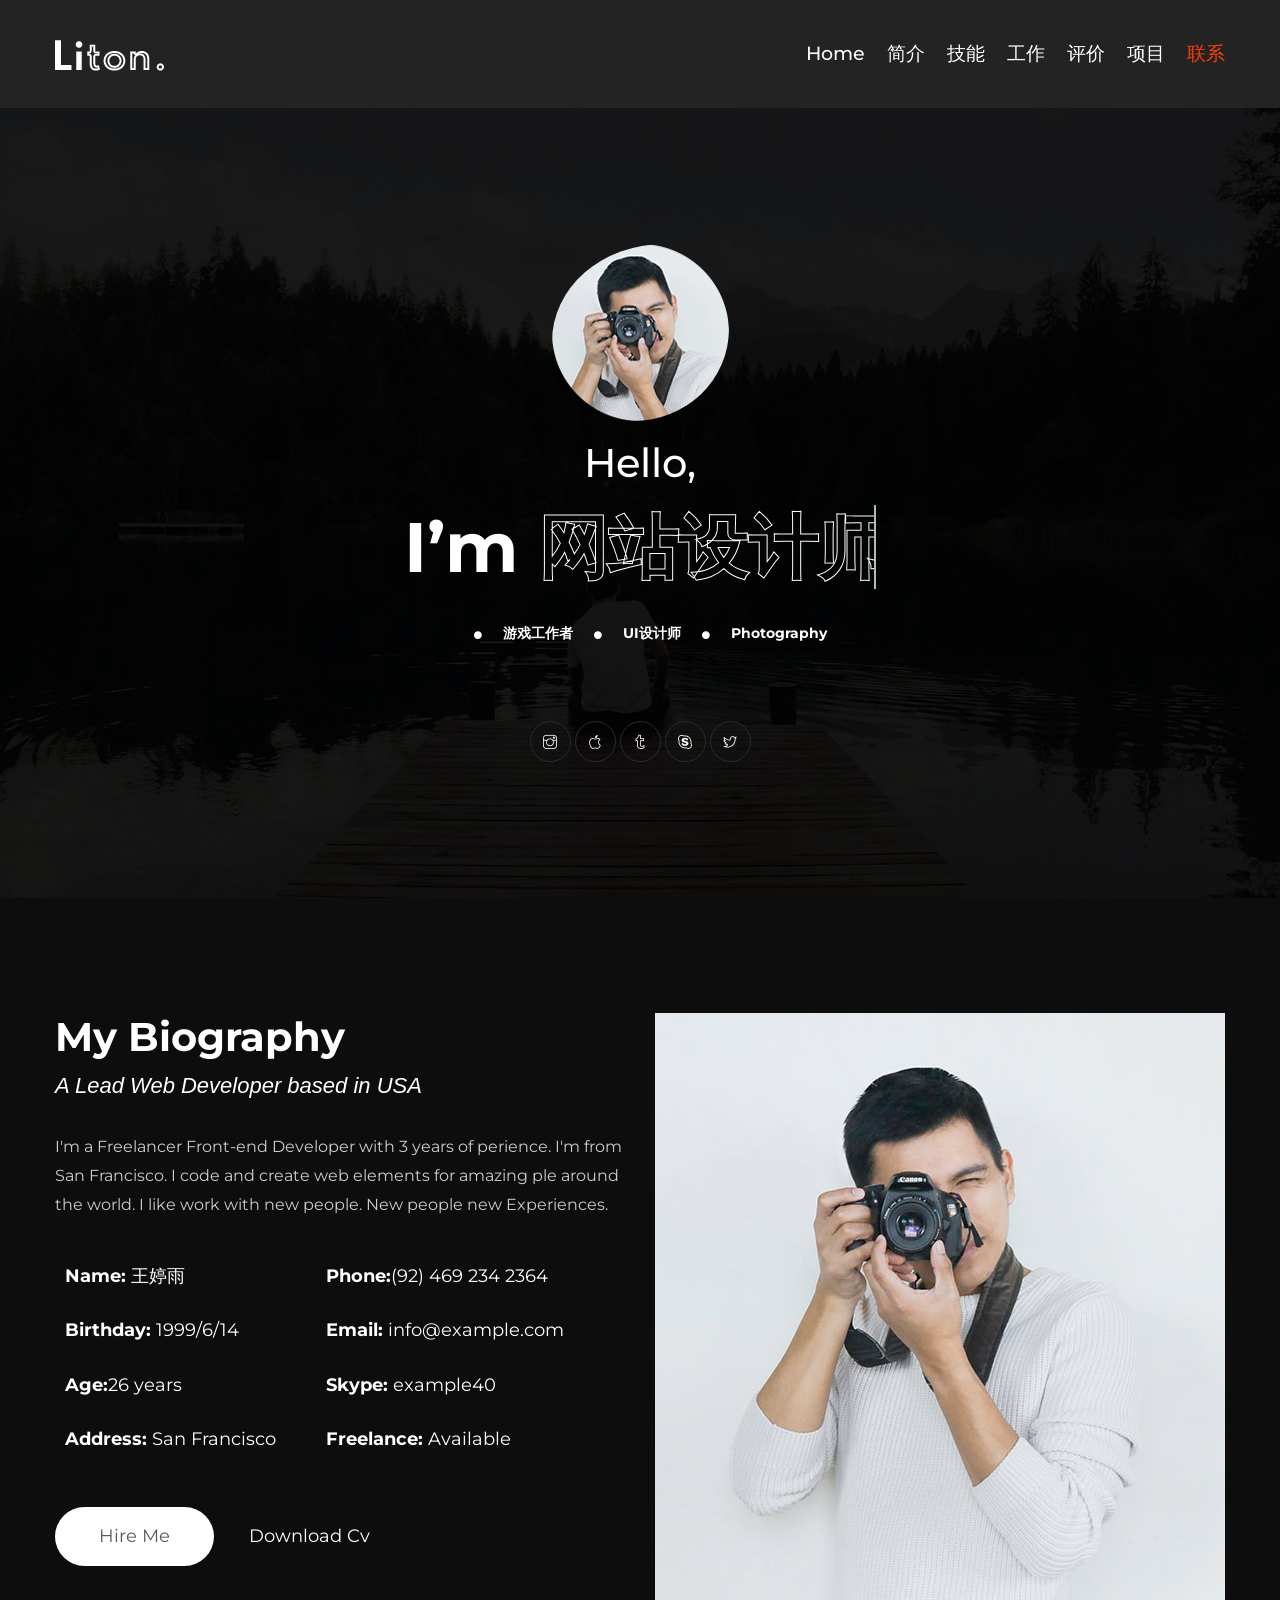
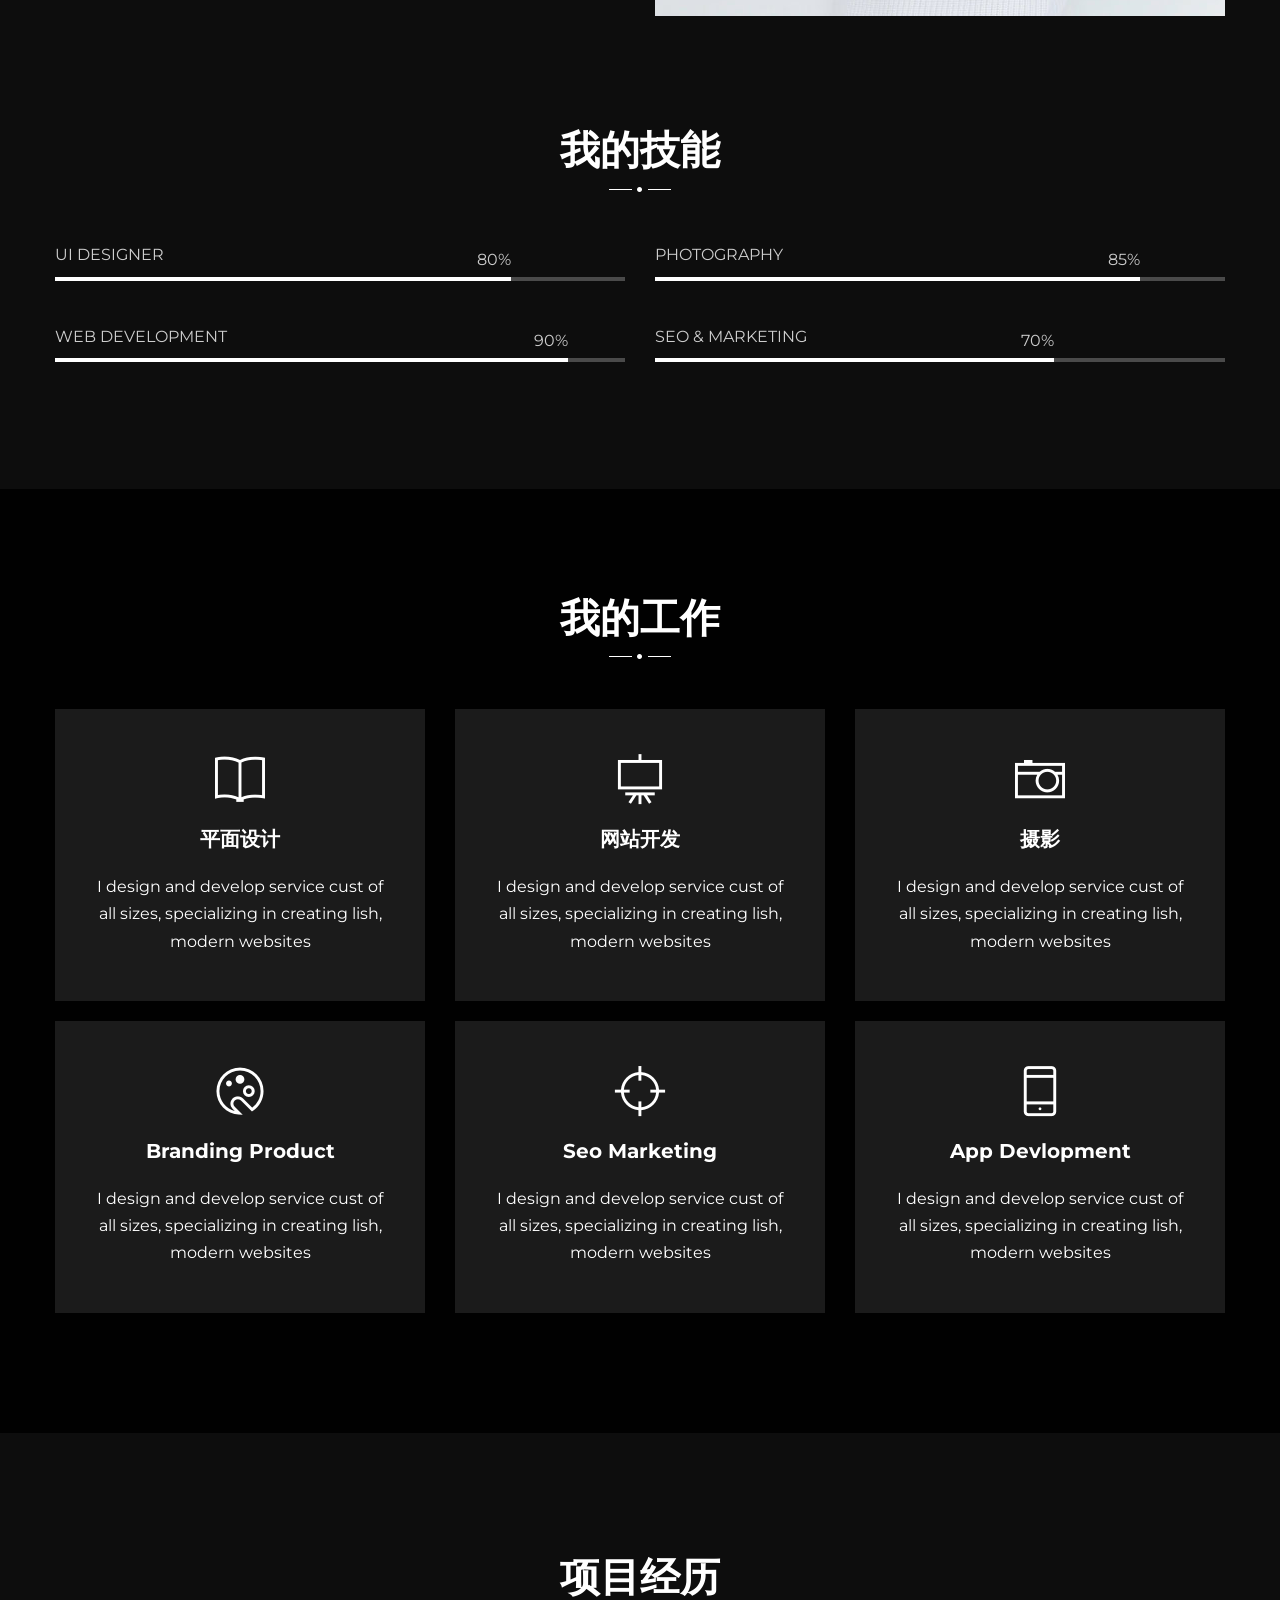
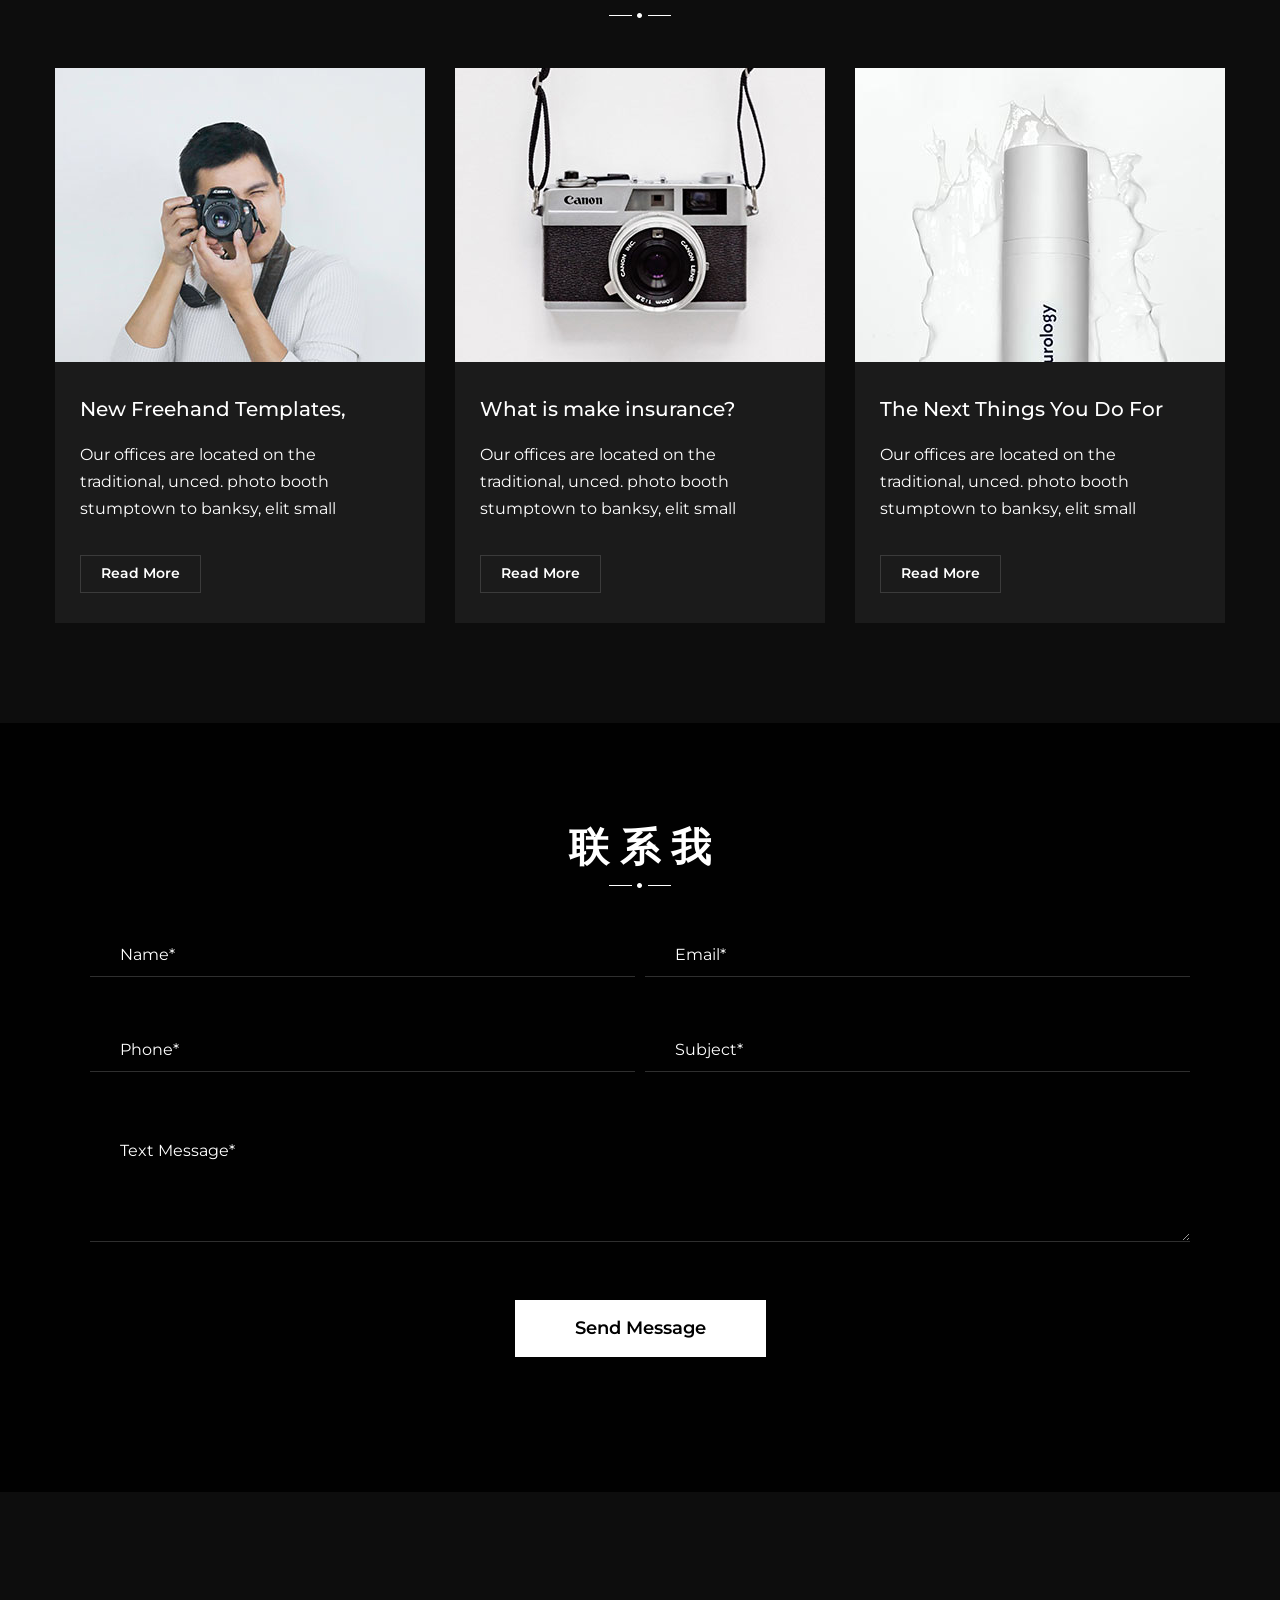
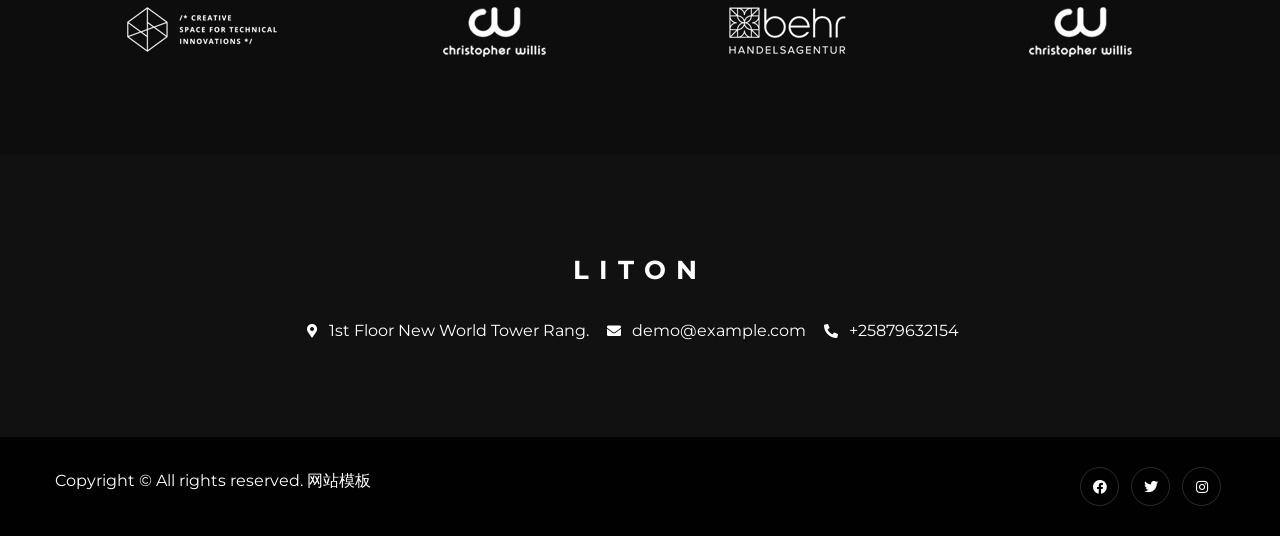
==== commit 93a9a779: "del" ====
--- a/index.html
+++ b/index.html
@@ -391,180 +391,6 @@
 	</div>
 </div>
 
-<!-- testimonial area -->
-<div class="testimonial_area" id="client">
-	<div class="container">
-		<div class="row">
-			<div class="col-lg-12">
-				<!-- title center -->
-				<div class="witr_section_title">
-					<div class="witr_section_title_inner text-center">
-						<!-- title middle -->
-						<h3> 对我的评价 </h3>		
-						<!-- image -->
-						<div class="witr_image_title">								
-							<img src="assets/images/bar.png" alt="">
-						</div>
-					</div>
-				</div>
-			</div>
-			<div class="col-lg-12">
-				<div class="testimonial_active tshover">	
-					<!-- single testimonial -->
-					<div class="witr_testi_itemt testi-width all_color_testimonial">	
-						<div class="em_single_testimonial">
-							<img src="assets/images/testi1.jpg" alt="image" />
-							<div class="em_testi_title">
-								<h2>Martha Maldon, <span>Executive</span></h2>
-							</div>
-							<div class="em_testi_logo">
-								<div class="em_testilogo_inner">
-								</div>
-							</div>
-							<div class="em_testi_content">
-								<div class="em_testi_text">
-									<!-- content -->	
-									<p>Studio practice focused on modern design, interiors and landscapes. From our inception in 2007, we have used on mode livered.</p>
-								</div>
-							</div>
-							<div class="test-part">
-								<ul>
-									<li>
-										<div class="execllent_toggol">
-											<div class="em_crating">
-												<i class="fas fa-star active"></i>
-												<i class="fas fa-star active"></i>
-												<i class="fas fa-star active"></i>
-												<i class="fas fa-star active"></i>
-												<i class="fas fa-star active"></i>
-											</div>
-											<div class="execllent_star">
-												<h3>Execllent!!</h3>
-											</div>
-										</div>
-									</li>
-								</ul>										
-							</div>										
-						</div>										
-					</div>
-					<!-- 02 single testimonial -->
-					<div class="witr_testi_itemt testi-width all_color_testimonial">	
-						<div class="em_single_testimonial">
-							<img src="assets/images/testi2.jpg" alt="image" />
-							<div class="em_testi_title">
-								<h2>Robik arzar  <span>CEO-Funder</span></h2>
-							</div>
-							<div class="em_testi_logo">
-								<div class="em_testilogo_inner">
-								</div>
-							</div>
-							<div class="em_testi_content">
-								<div class="em_testi_text">
-									<!-- content -->	
-									<p>Studio practice focused on modern design, interiors and landscapes. From our inception in 2007, we have used on mode livered.</p>
-								</div>
-							</div>
-							<div class="test-part">
-								<ul>
-									<li>
-										<div class="execllent_toggol">
-											<div class="em_crating">
-												<i class="fas fa-star active"></i>
-												<i class="fas fa-star active"></i>
-												<i class="fas fa-star active"></i>
-												<i class="fas fa-star active"></i>
-												<i class="fas fa-star active"></i>
-											</div>
-											<div class="execllent_star">
-												<h3>Execllent!!</h3>
-											</div>
-										</div>
-									</li>
-								</ul>										
-							</div>										
-						</div>										
-					</div>
-					<!-- 03 single testimonial -->
-					<div class="witr_testi_itemt testi-width all_color_testimonial">	
-						<div class="em_single_testimonial">
-							<img src="assets/images/testi1.jpg" alt="image" />
-							<div class="em_testi_title">
-								<h2>Martha Maldon, <span>Executive</span></h2>
-							</div>
-							<div class="em_testi_logo">
-								<div class="em_testilogo_inner">
-								</div>
-							</div>
-							<div class="em_testi_content">
-								<div class="em_testi_text">
-									<!-- content -->	
-									<p>Studio practice focused on modern design, interiors and landscapes. From our inception in 2007, we have used on mode livered.</p>
-								</div>
-							</div>
-							<div class="test-part">
-								<ul>
-									<li>
-										<div class="execllent_toggol">
-											<div class="em_crating">
-												<i class="fas fa-star active"></i>
-												<i class="fas fa-star active"></i>
-												<i class="fas fa-star active"></i>
-												<i class="fas fa-star active"></i>
-												<i class="fas fa-star active"></i>
-											</div>
-											<div class="execllent_star">
-												<h3>Execllent!!</h3>
-											</div>
-										</div>
-									</li>
-								</ul>										
-							</div>										
-						</div>										
-					</div>
-					<!-- 04 single testimonial -->
-					<div class="witr_testi_itemt testi-width all_color_testimonial">	
-						<div class="em_single_testimonial">
-							<img src="assets/images/testi2.jpg" alt="image" />
-							<div class="em_testi_title">
-								<h2>Robik arzar <span>CEO-Funder</span></h2>
-							</div>
-							<div class="em_testi_logo">
-								<div class="em_testilogo_inner">
-								</div>
-							</div>
-							<div class="em_testi_content">
-								<div class="em_testi_text">
-									<!-- content -->	
-									<p>Studio practice focused on modern design, interiors and landscapes. From our inception in 2007, we have used on mode livered.</p>
-								</div>
-							</div>
-							<div class="test-part">
-								<ul>
-									<li>
-										<div class="execllent_toggol">
-											<div class="em_crating">
-												<i class="fas fa-star active"></i>
-												<i class="fas fa-star active"></i>
-												<i class="fas fa-star active"></i>
-												<i class="fas fa-star active"></i>
-												<i class="fas fa-star active"></i>
-											</div>
-											<div class="execllent_star">
-												<h3>Execllent!!</h3>
-											</div>
-										</div>
-									</li>
-								</ul>										
-							</div>										
-						</div>										
-					</div>
-
-				</div>
-			</div>
-		</div>
-	</div>
-</div>
-
 
 <!-- blog area -->
 <div class="blog_area" id="blog">
